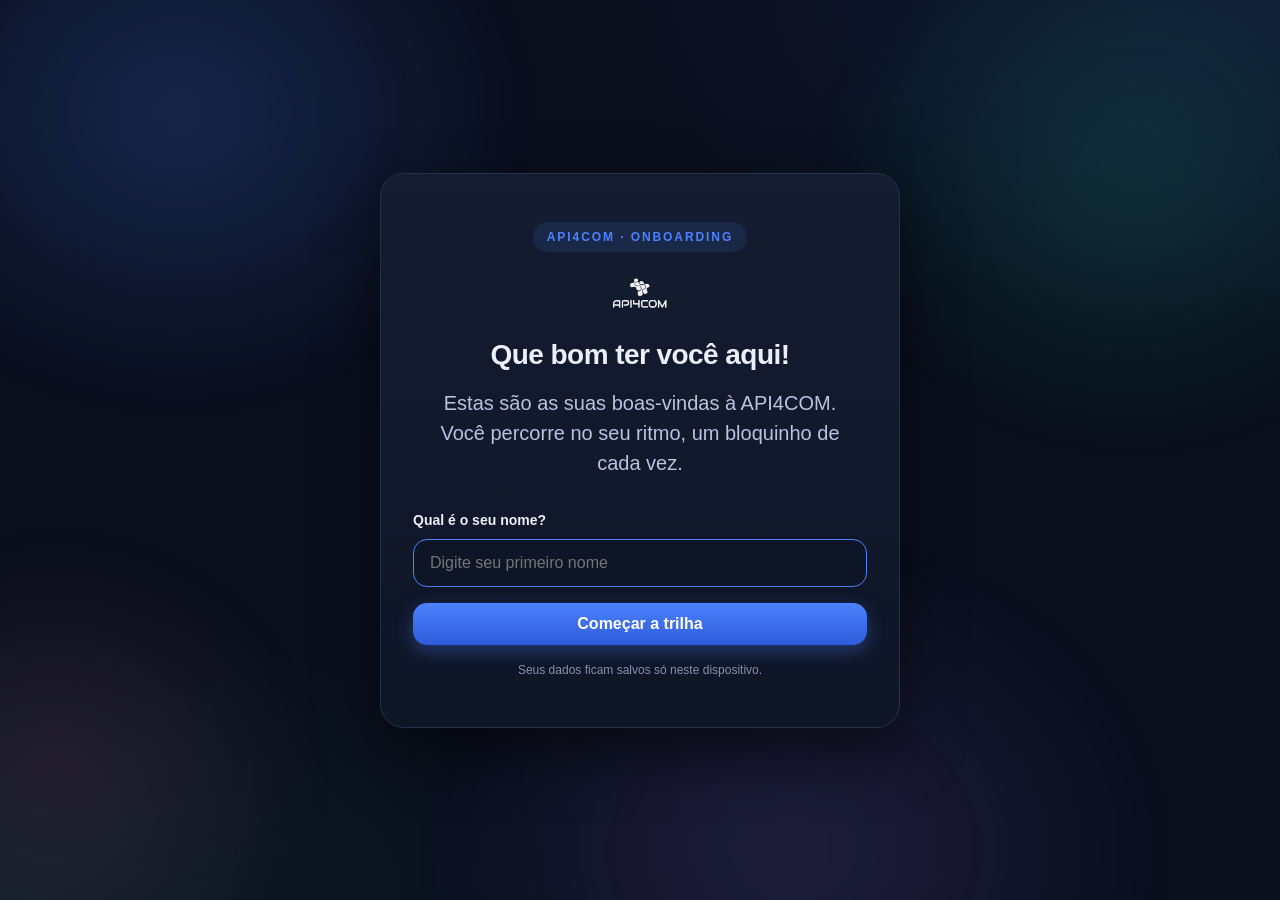
==== index.html @ f3ef6352 "Add files via upload Atualiza onboarding" ====
<!doctype html>
<html lang="pt-BR"><head>
<meta charset="utf-8">
<meta name="viewport" content="width=device-width, initial-scale=1, viewport-fit=cover">
<meta name="color-scheme" content="dark">
<title>Onboarding · API4COM</title>

<!-- SEED: preenchido pelo botão "Finalizar" (conteúdo embutido para todos). -->
<script id="seed" type="application/json">{"logo":"[data-uri]","n1":{"intro":"Esta trilha vai te acompanhar durante a semana, no seu ritmo, um bloquinho de cada vez.","highlights":[{"ic":"sales","t":"Copiloto de vendas","d":"integra as ligações ao CRM pra times comerciais venderem melhor."},{"ic":"pin","t":"Fundada em 2019","d":"em Florianópolis, por Ricardo Diniz."},{"ic":"users","t":"+2.500 clientes ativos","d":"empresas que vendem melhor com a gente."},{"ic":"heart","t":"Qualidade no atendimento","d":"prezamos pelo atendimento e pelo suporte."}],"metrics":[{"v":"31","l":"pessoas no time"},{"v":"2019","pre":"desde","l":"no mercado"},{"v":"+2.500","l":"clientes ativos"}],"cultura":["Robustez","Autenticidade","Qualidade de vida","Confiança nas pessoas","Pensar de verdade"],"organograma":{"ceo":{"nome":"André Denófrio","cargo":"CEO","foto":""},"times":[{"time":"Diretoria","liderados":[{"nome":"Michel Pasta","cargo":"Diretor Geral","foto":""},{"nome":"Ricardo Diniz","cargo":"Diretor Geral · CMO e Lab","foto":""}]},{"time":"Comercial","lider":{"nome":"Joy Budal","cargo":"Gerente de Vendas","foto":""},"liderados":[{"nome":"Letícia Valentim","cargo":"Supervisora de Outbound","foto":""},{"nome":"Janaina Leite","cargo":"Analista de Vendas","foto":""},{"nome":"Thais Almeida","cargo":"Analista de Vendas","foto":""},{"nome":"Julio Souza","cargo":"Analista de Vendas","foto":""}]},{"time":"Sucesso do Cliente","lider":{"nome":"Eduardo Bergmann","cargo":"Supervisor de Sucesso do Cliente","foto":""},"liderados":[{"nome":"Léo Hasckel","cargo":"Analista de Sucesso do Cliente","foto":""},{"nome":"Jaine Leite","cargo":"Analista de Sucesso do Cliente","foto":""}]},{"time":"Suporte Técnico e Infra","lider":{"nome":"André Dias","cargo":"Gerente de Suporte","foto":""},"liderados":[{"nome":"Paulo Silva","cargo":"Analista de Infra-telecom","foto":""},{"nome":"Renato Ribeiro","cargo":"Analista de Suporte Técnico","foto":""},{"nome":"Derian Rosa","cargo":"Analista de Infra-telecom Pleno","foto":""},{"nome":"Vitória Chaves","cargo":"Analista de Suporte Técnico","foto":""},{"nome":"Nathan Macedo","cargo":"Analista de Suporte Técnico","foto":""},{"nome":"Jadna Caetano","cargo":"Analista de Suporte Técnico","foto":""}]},{"time":"Produto","lider":{"nome":"Beatriz Vicente","cargo":"Gerente de Produto","foto":""},"liderados":[{"nome":"Júlio Garcia","cargo":"Produto","foto":""}]},{"time":"Desenvolvimento","lider":{"nome":"Rodrigo Javornik","cargo":"Techlead","foto":""},"liderados":[{"nome":"Victor Araujo","cargo":"Analista de Desenvolvimento","foto":""},{"nome":"Leonardo Caon","cargo":"Desenvolvedor","foto":""},{"nome":"Matheus Macedo","cargo":"Analista de Desenvolvimento","foto":""}]},{"time":"Marketing","lider":{"nome":"Ricardo Fadel","cargo":"Head de Marketing","foto":""},"liderados":[{"nome":"Vitor Pereira","cargo":"Gerente de Parcerias","foto":""},{"nome":"David Luciano","cargo":"Gerente de Parcerias","foto":""},{"nome":"Kessi Mendes","cargo":"Analista de Marketing Generalista","foto":""}]},{"time":"Administrativo e Financeiro","lider":{"nome":"Cintia Lopes","cargo":"CFO","foto":""},"liderados":[{"nome":"Liliane Carvalho","cargo":"Analista Financeiro","foto":""}]},{"time":"Recursos Humanos","lider":{"nome":"Graziela Pereira","cargo":"Gerente de RH","foto":""},"liderados":[]}]}},"n2":{"historia":"","filosofiaIntro":"Pra se dar bem aqui, você precisa compreender a nossa filosofia de trabalho. Ela não se baseia em regras corporativas ou manuais complexos, mas em comportamentos práticos que moldam o nosso dia a dia — estes seis:","filosofia":[{"t":"Rejeite a média","lead":"Não dá pra construir uma empresa acima da média fazendo tudo de forma mediana.","b":["Diante de qualquer tarefa, pergunte: “como o melhor do mundo resolveria isso?”.","Não é inventar moda nem complicar, é dominar o básico e executar com excelência."]},{"t":"Vista o “Chapéu de Júnior”","lead":"Sem humildade não há curiosidade — e sem curiosidade não existe tecnologia.","b":["Tenha a coragem de levantar a mão e dizer: “não entendi nada, pode explicar de novo?”.","Quem assume a postura de júnior, com vontade real de aprender, cresce mais rápido do que quem finge senioridade."]},{"t":"Debata com lógica e evidências","lead":"“O líder falou” ou “o CEO definiu” não encerram discussão. Aqui a gente debate a raiz do problema.","b":["Vale como evidência: dados, lógica matemática e intuição na proporção certa.","Não vale: “sempre foi assim” ou “todo mundo no mercado faz”. Seguir a maioria é abraçar a média."]},{"t":"Decida rápido com 70% de informação","lead":"Esperar 100% de certeza é lento demais pro mercado. A gente decide com cerca de 70%.","b":["Regra de ouro é a reversibilidade: decisão fácil de voltar atrás → decida rápido, execute e aprenda.","Guarde a cautela e os debates profundos só para as poucas decisões realmente irreversíveis."]},{"t":"Respeite o ritmo de “Picos e Vales”","lead":"Intensidade não é trabalhar o tempo todo. A produtividade real funciona em ondas.","b":["Picos de alta entrega mental se alternam com vales de descanso e ócio criativo — é assim que se evita o esgotamento.","Flexibilidade pra parar, descansar e estar com a família é uma premissa inegociável."]},{"t":"Use o poder de perguntar","lead":"O controle de uma conversa, alinhamento ou negociação está com quem pergunta — não com quem afirma.","b":["Perguntas inteligentes demonstram humildade e curiosidade prática.","É o jeito mais rápido de desarmar discussões desnecessárias e achar soluções simples pra problemas complexos."]}],"videos":[{"titulo":"Feedbacks como catalisadores de crescimento (Bruno Soares)","yt":"https://www.youtube.com/watch?v=O6WZus34hxs&t","tipo":"video"},{"titulo":"Emoções no trabalho","yt":"https://www.youtube.com/watch?v=sSOBk0v0viM&t=253s","tipo":"video"},{"titulo":"Porquê e como devemos confiar nas pessoas?","yt":"https://brunolemos.github.io/trust/","tipo":"link","url":"https://brunolemos.github.io/trust/","ic":"game","cta":"Abrir o jogo"},{"titulo":"O efeito Pigmalião","yt":"https://www.youtube.com/watch?v=4aN5TbGW5JA","tipo":"video"},{"titulo":"Especialista ou generalista?","yt":"https://www.youtube.com/watch?v=wCPbPMRNnvk","tipo":"video"},{"titulo":"O esforço desconfortável de pensar","yt":"https://www.youtube.com/watch?v=UBVV8pch1dM","tipo":"video"},{"titulo":"Como criar uma verdadeira máquina de crescimento","yt":"https://www.youtube.com/watch?v=tL65dMXG7-M","tipo":"video"}],"evento":{"titulo":"Gravações dos nossos eventos de cultura","yt":"","url":"https://drive.google.com/drive/folders/18xyUZ-PeaMNhG6INnkkSwrjJ5T_KnaSS?usp=drive_link","tipo":"link","ic":"folder","cta":"Abrir pasta no Drive"}},"n3":{"beneficios":[{"icon":"cross","cor":"var(--c2)","titulo":"Saúde e bem-estar","desc":"Cuidamos de você por inteiro.","itens":["Plano de Saúde Bradesco (nacional): a empresa custeia 75% do valor para você.","Plano odontológico: disponível após 3 meses de empresa.",{"titulo":"Wellhub (em parceria com a Caju)","subs":[{"t":"Saúde física","d":"Gympass — você paga o plano."},{"t":"Saúde mental","d":"Conexa — 2 consultas sem custo por mês."},{"t":"Saúde nutricional","d":"Conexa — 2 consultas sem custo por mês."}]}]},{"icon":"card","cor":"var(--c1)","titulo":"Caju (VR e home office)","desc":"A gente usa a Caju pra facilitar a sua vida!","itens":["VR: R$ 31,00 por dia útil.","Auxílio HO: R$ 230,00 fixos por mês na categoria de home office."]},{"icon":"cake","cor":"var(--c5)","titulo":"Celebração","desc":"Porque o seu dia merece uma pausa.","itens":["Day off de aniversário."]}],"beneficiosLink":"https://api4com-time.atlassian.net/wiki/x/AYCGD","equipLink":"https://api4com-time.atlassian.net/wiki/x/AQBqE","voucherText":"Para garantir que você comece com tudo, a API4COM disponibiliza um voucher de R$ 1.600,00 para a montagem do seu setup.","equip":[{"nome":"Cadeira de escritório","preco":"R$720,00","link":"https://www.flexform.com.br/cadeiras/cadeiras-de-escritorio/cadeira-dot-all-black?utm_id=22520959654&gclsrc=aw.ds&gad_source=1&gad_campaignid=22510935789&gbraid=0AAAAADN2zX-rwhZ66g3A9ftOvW7E5RMuj&gclid=CjwKCAiAqprNBhB6EiwAMe3yhoYIjpUkYmctgTK7qFSeW2NLekCMV-PntccIqDvrlnEiZ2-cZvgzBxoCckQQAvD_BwE"},{"nome":"Headset com fio USB Logitech H390 Preto","preco":"R$170,00","link":"https://www.mercadolivre.com.br/headset-gamer-logitech-h390-usb-com-microfone-flexivel-preto/p/MLB33152161?pdp_filters=item_id%3AMLB7118937264&from=gshop&matt_tool=96040271&matt_word=&matt_source=google&matt_campaign_id=22090193909&matt_ad_group_id=197094160251&matt_match_type=&matt_network=g&matt_device=c&matt_creative=792355616079&matt_keyword=&matt_ad_position=&matt_ad_type=pla&matt_merchant_id=735128188&matt_product_id=MLB33152161-product&matt_product_partition_id=2455356079415&matt_target_id=pla-2455356079415&cq_src=google_ads&cq_cmp=22090193909&cq_net=g&cq_plt=gp&cq_med=pla&gad_source=1&gad_campaignid=22090193909&gbraid=0AAAAAD93qcC5-g1HbZoYVMWF7xi4uUa4V&gclid=Cj0KCQjwsMLSBhD9ARIsAIpUTDpAS3GZ6wft40-QDWtq1yYRMzpQ0B7B3FLJ4iIPWbZU3Vbf0dqhuAwaAvIuEALw_wcB"},{"nome":"Kit teclado e mouse","preco":"R$135,00","link":"https://www.amazon.com.br/Teclado-Nanoreceptor-Inclusas-Logitech-Teclados/dp/B07643MPGS/ref=asc_df_B07643MPGS?mcid=0fc31ad329d63f15b79cf3a84bff1f06&tag=googleshopp00-20&linkCode=df0&hvadid=709884378379&hvpos=&hvnetw=g&hvrand=17243456548081143089&hvpone=&hvptwo=&hvqmt=&hvdev=c&hvdvcmdl=&hvlocint=&hvlocphy=9102246&hvtargid=pla-811347645793&psc=1&language=pt_BR&gad_source=1"},{"nome":"Segunda tela","preco":"R$547,00","link":"https://www.amazon.com.br/Monitor-Gamer-LG-24MS500-100Hz/dp/B0DF2WSGF6/ref=asc_df_B0DF2WSGF6?mcid=c8cc3c928758340fb4df07419708c5a7&tag=googleshopp00-20&linkCode=df0&hvadid=709884378187&hvpos=&hvnetw=g&hvrand=13686817581852110230&hvpone=&hvptwo=&hvqmt=&hvdev=c&hvdvcmdl=&hvlocint=&hvlocphy=9102246&hvtargid=pla-2375990397741&psc=1&language=pt_BR&gad_source=1"},{"nome":"Suporte de notebook","preco":"R$30","link":"https://www.kalunga.com.br/prod/suporte-paranotebook-plastico-regulavel-preto-reliza-cx-1-un/665969?cq_src=google_ads&cq_cmp=17132301496&cq_con=&cq_term=&cq_med=pla&cq_plac=&cq_net=x&cq_pos=&cq_plt=gp&pcID=3910&gad_source=1&gad_campaignid=17132401165&gbraid=0AAAAADj1B65USj1FwQQ3FRRGakRTZPv5p&gclid=Cj0KCQiAk6rNBhCxARIsAN5mQLut3aFzg1U9flGgFFEO-KpEpl0-B8X2Nz6w0Rklfna5CR7g46JLZ9gaAlBEEALw_wcB"}]},"nfunc":{"comunicacaoTitle":"Como nos comunicamos","ritmosTitle":"Nossos rituais","treinamentoLabel":"Treinamento","linksTitle":"Conteúdos importantes sobre nosso produto e como as coisas funcionam","chat":"Google Chat","reunioes":[{"t":"Reunião de alinhamento semanal ","d":"Toda a empresa junta pra falar sobre os OKRs, resultados e comunicados gerais. "},{"t":"1:1 com a sua liderança","d":"Uma conversa recorrente, geralmente mensal, pra acompanhar o seu desenvolvimento e o que você precisa."},{"t":"Rituais do seu time","d":"Cada time tem suas cerimônias — a sua liderança vai te apresentar as do dia a dia."}],"treinamento":{"titulo":"Alinhamento Cultural - Presencial ","desc":"Hoje nós temos um evento de alinhamento cultural que fazemos em cada trimestre para falar sobre cultura, fazer o fechamento dos OKRs antigos e abertura dos novos OKRs. \nJunto disso fazemos um Happyhour para aproveitarmos mais esse tempo juntos!  \n","cta":"Veja nossas fotos e vídeos do evento","url":"https://drive.google.com/drive/folders/18xyUZ-PeaMNhG6INnkkSwrjJ5T_KnaSS?usp=sharing"},"links":[{"label":"Central de ajuda","url":"https://ajuda.sacflow.io/api4com/articles/201-como-extrair-o-maximo-da-api4com"},{"label":"Playbook do comercial","url":"https://playbookvendas.lovable.app/"}]},"n4":[{"texto":"Confirmar recebimento do e-mail de boas vindas do CAJU","resp":"RH","grupo":"acessos","links":[{"label":"Chat do RH","url":""},{"label":"","url":""}]},{"texto":"Confirmar recebimento do voucher de equipamentos no CAJU ","resp":"RH","grupo":"acessos","links":[{"label":"","url":""},{"label":"","url":""}]},{"texto":"Criar conta no Itaú pra o salário e avisar o RH","resp":"Você","grupo":"acessos","links":[{"label":"Abrir Itaú","url":"https://api4com-time.atlassian.net/wiki/x/AYAsC"},{"label":"","url":""}]},{"texto":"Faça seu login na Feedz para poder acompanhar nossos OKRs e pesquisas - Você receberá por e-mail","resp":"Você","grupo":"ferramentas","links":[{"label":"","url":""},{"label":"","url":""}]},{"texto":"Atualize o seu LinkedIn com o nosso playbook de apoio ","resp":"Você","grupo":"ferramentas","links":[{"label":"Orientações","url":"https://my-web-drop.lovable.app/api/public/s/playbook-linkedin-api4com-ce8mu"},{"label":"","url":""}]},{"texto":"Conheça os conteúdos do RH para os funcionários ","resp":"Você","grupo":"acessos","links":[{"label":"","url":"https://api4com-time.atlassian.net/wiki/x/AYAHEQ"},{"label":"","url":""}]},{"texto":"Aprenda a usar a agenda do google ","resp":"Você","grupo":"ferramentas","links":[{"label":"Orientações","url":"https://drive.google.com/file/d/1-VJ782BgZHUa8uRVz_UfXjm9VpkHFpPT/view?usp=drive_link"},{"label":"","url":""}]}],"n5":{"texto":""},"labels":{"n1_quemsomos":"QUEM SOMOS","n1_numeros":"EM NÚMEROS","n1_cultura":"NOSSA CULTURA","n1_time":"O TIME","n1_organograma":"Nosso organograma","n1_organograma_sub":"Para você conhecer melhor os times!","n2_historia":"NOSSA HISTÓRIA","n2_filosofia":"NOSSA FILOSOFIA","n2_filosofia_h":"Como a gente trabalha por aqui","n2_assista":"ASSISTA","n2_assista_h":"Conteúdos que refletem a nossa cultura","n3_beneficios":"SEUS BENEFÍCIOS","n3_beneficios_h":"O que a API4COM oferece pra você","n3_equip":"EQUIPAMENTOS","n3_equip_h":"Monte o seu setup","n3_equip_sug":"Equipamentos sugeridos","n3_ergo":"ERGONOMIA NO HOME OFFICE","n4_progresso":"Seu progresso","n4_g_acessos":"Acessos & documentos","n4_g_ferramentas":"Ferramentas do dia a dia"}}</script>

<style>
/* ============================================================
   DESIGN SYSTEM — API4COM · Onboarding
   Ajuste as variáveis de marca aqui.
   ============================================================ */
:root{
  /* -- Marca + cor por tipo de bloco -- */
  --brand:      #4C82FF;   /* azul API4COM */
  --brand-2:    #2E5BD9;
  --c1:         #4C82FF;   /* nó 1 · RH        (azul)   */
  --c2:         #22C9A3;   /* nó 2 · cultura   (teal)   */
  --c3:         #F5A524;   /* nó 3 · benefícios(âmbar)  */
  --c4:         #A579FF;   /* nó 4 · configurar(violeta)*/
  --c5:         #FF6FA5;   /* nó 5 · time      (rosa)   */

  /* -- Neutros (tema escuro) -- */
  --bg:         #0A0F1D;
  --bg-2:       #0E1526;
  --surface:    #141C30;
  --surface-2:  #1A2338;
  --line:       #263149;
  --ink:        #EAF0FB;
  --ink-2:      #B8C4DD;
  --ink-3:      #8593B0;

  /* -- Escala de espaçamento -- */
  --s1:4px; --s2:8px; --s3:12px; --s4:16px; --s6:24px; --s8:32px; --s12:48px;

  /* -- Tipografia (12/14/16/20/28/40) -- */
  --t-xs:12px; --t-sm:14px; --t-md:16px; --t-lg:20px; --t-xl:28px; --t-2xl:40px;

  /* -- Raios + sombras -- */
  --r-sm:10px; --r:14px; --r-lg:18px; --r-xl:24px;
  --sh-sm:0 2px 8px rgba(0,0,0,.35);
  --sh:0 10px 30px rgba(0,0,0,.45);
  --sh-lg:0 24px 60px rgba(0,0,0,.55);
}

*{box-sizing:border-box;-webkit-tap-highlight-color:transparent}
html,body{margin:0;padding:0;height:100%}
body{
  font-family:-apple-system,BlinkMacSystemFont,"Segoe UI",Roboto,Helvetica,Arial,sans-serif;
  background:
    radial-gradient(90% 60% at 100% 0%, rgba(76,130,255,.10), transparent 60%),
    radial-gradient(80% 60% at 0% 100%, rgba(34,201,163,.08), transparent 55%),
    var(--bg);
  color:var(--ink);line-height:1.5;font-size:var(--t-md);
  -webkit-font-smoothing:antialiased;overflow-x:hidden;
}
button{font-family:inherit;cursor:pointer;border:none;background:none;color:inherit}
a{color:var(--brand);text-decoration:none}
img{max-width:100%;display:block}
h1,h2,h3,h4,p{margin:0}

/* ---------- Botões on-brand (discretos) ---------- */
.btn{
  display:inline-flex;align-items:center;justify-content:center;gap:var(--s2);
  font-weight:650;font-size:var(--t-sm);padding:10px 18px;border-radius:var(--r);
  background:var(--surface-2);color:var(--ink);box-shadow:inset 0 0 0 1px var(--line);
  transition:transform .08s, background .15s, box-shadow .15s;white-space:nowrap;
}
.btn .ic-svg{width:16px;height:16px;flex:none}
.btn:hover{background:#1F2A44}
.btn:active{transform:translateY(1px)}
.btn-primary{
  background:linear-gradient(180deg,var(--brand),var(--brand-2));color:#fff;
  box-shadow:0 6px 18px rgba(76,130,255,.35);
}
.btn-primary:hover{filter:brightness(1.05)}
/* botão "Concluí" — verde e mais aparente */
.btn-done{
  background:linear-gradient(180deg,#2FD6A6,#16A981);color:#04231b;font-weight:800;
  font-size:var(--t-md);padding:13px 28px;border-radius:var(--r);
  box-shadow:0 8px 22px rgba(34,201,163,.5);
}
.btn-done:hover{filter:brightness(1.06)}
.btn-done .ic-svg{width:18px;height:18px;stroke-width:3}
.btn-lg{font-size:var(--t-md);padding:12px 22px}
.btn-icon{width:40px;height:40px;padding:0;border-radius:12px}
.tlink-edit{display:flex;gap:8px;margin-bottom:8px}
.tlink-edit input:first-child{flex:0 0 36%}
.tlink-edit input:last-child{flex:1}
@media(max-width:560px){ .tlink-edit{flex-direction:column} }

.screen{display:none;min-height:100dvh}
.screen.active{display:block}

/* ============================================================
   CAPA
   ============================================================ */
#cover{display:none;place-items:center;min-height:100dvh;padding:var(--s6)}
#cover.active{display:grid}
.cover-card{
  width:100%;max-width:520px;text-align:center;
  background:linear-gradient(180deg,var(--surface),var(--bg-2));
  border:1px solid var(--line);border-radius:var(--r-xl);
  padding:var(--s12) var(--s8);box-shadow:var(--sh-lg);
}
.cover-badge{
  display:inline-block;font-weight:750;letter-spacing:.16em;font-size:var(--t-xs);
  color:var(--brand);background:rgba(76,130,255,.12);padding:6px 14px;border-radius:999px;margin-bottom:var(--s6);
}
.cover-logo{height:34px;width:auto;margin:0 auto var(--s6);opacity:.95}
#cover h1{font-size:var(--t-xl);letter-spacing:-.02em;margin-bottom:var(--s3)}
#cover .lead{color:var(--ink-2);margin:0 auto var(--s8);max-width:36ch}
.field{text-align:left;margin-bottom:var(--s4)}
.field label{display:block;font-weight:650;font-size:var(--t-sm);margin-bottom:var(--s2)}
.field input{
  width:100%;font-size:var(--t-md);padding:14px 16px;border-radius:var(--r);
  border:1px solid var(--line);background:var(--bg-2);color:var(--ink);outline:none;transition:border-color .15s;
}
.field input:focus{border-color:var(--brand)}
.cover-foot{margin-top:var(--s4);font-size:var(--t-xs);color:var(--ink-3)}

/* ============================================================
   TRILHA (desktop-first, cabe numa viewport)
   ============================================================ */
#trail.active{display:flex;flex-direction:column;height:100dvh;overflow:hidden}

.topbar{display:flex;align-items:center;gap:var(--s4);padding:var(--s4) var(--s8);border-bottom:1px solid var(--line);background:rgba(10,15,29,.6);backdrop-filter:blur(8px)}
.topbar .greet{flex:1;min-width:0}
.topbar .hi{font-size:var(--t-sm);color:var(--ink-2)}
.topbar .h1{font-size:var(--t-lg);font-weight:750;letter-spacing:-.01em}
.topbar .greet-sub{font-size:var(--t-sm);color:var(--ink-3);margin-top:3px;max-width:78ch;display:-webkit-box;-webkit-line-clamp:2;-webkit-box-orient:vertical;overflow:hidden}
@media(max-width:860px){ .topbar .greet-sub{display:none} }
.topbar .tools{display:flex;align-items:center;gap:var(--s3)}

/* anel de progresso (5 segmentos) */
.ring{position:relative;width:64px;height:64px;flex:none}
.ring svg{transform:rotate(-90deg)}
.ring .ring-label{position:absolute;inset:0;display:grid;place-items:center;font-weight:800;font-size:var(--t-sm);color:var(--ink)}
.ring .ring-label small{font-weight:600;color:var(--ink-3)}

.iconbtn{width:40px;height:40px;border-radius:12px;background:var(--surface);box-shadow:inset 0 0 0 1px var(--line);display:grid;place-items:center;color:var(--ink-2);transition:.15s}
.iconbtn:hover{color:var(--ink);background:var(--surface-2)}
.iconbtn.on{background:var(--brand);color:#fff;box-shadow:none}
.iconbtn .ic-svg{width:19px;height:19px}

/* barra de edição */
.editbar{display:none;align-items:center;gap:var(--s3);flex-wrap:wrap;padding:var(--s3) var(--s8);background:#0c1a3a;border-bottom:1px solid #16305f;color:#cfe0ff}
body.edit .editbar{display:flex}
.editbar .eb-msg{flex:1;min-width:200px;font-size:var(--t-sm)}
.editbar .eb-msg b{color:#fff}

/* palco da trilha */
.stage{position:relative;flex:1;min-height:0;margin:0 auto;width:100%;max-width:1180px;padding:0 var(--s8)}
#track{position:absolute;inset:0;width:100%;height:100%;pointer-events:none;z-index:0}

.node-pos{position:absolute;transform:translate(-50%,-50%);z-index:1;display:grid;place-items:center}
.node{
  position:relative;width:78px;height:78px;border-radius:50%;flex:none;
  display:grid;place-items:center;color:#fff;
  background:radial-gradient(120% 120% at 30% 20%, color-mix(in srgb, var(--nc) 88%, #fff 12%), var(--nc));
  box-shadow:0 8px 0 color-mix(in srgb, var(--nc) 55%, #000 45%), 0 14px 26px rgba(0,0,0,.5), inset 0 1px 0 rgba(255,255,255,.25);
  border:3px solid rgba(255,255,255,.10);transition:transform .14s, box-shadow .14s;
}
.node:hover{transform:translateY(-3px)}
.node:active{transform:translateY(2px)}
.node .ic-svg{width:34px;height:34px;stroke-width:1.8}
.node .badge{position:absolute;right:-6px;bottom:-6px;width:26px;height:26px;border-radius:50%;display:none;place-items:center;background:var(--c2);color:#04231b;border:3px solid var(--bg);box-shadow:var(--sh-sm)}
.node .badge .ic-svg{width:14px;height:14px;stroke-width:2.6}

/* estados */
.node-pos.done .node{filter:saturate(.85)}
.node-pos.done .node .badge{display:grid}
.node-pos.current .node{animation:glow 2.2s ease-in-out infinite}
@keyframes glow{
  0%,100%{box-shadow:0 8px 0 color-mix(in srgb,var(--nc) 55%,#000 45%),0 14px 26px rgba(0,0,0,.5), 0 0 0 0 color-mix(in srgb,var(--nc) 60%, transparent)}
  50%{box-shadow:0 8px 0 color-mix(in srgb,var(--nc) 55%,#000 45%),0 14px 30px rgba(0,0,0,.5), 0 0 0 10px color-mix(in srgb,var(--nc) 22%, transparent)}
}

/* cartão de rótulo */
.node-card{
  position:absolute;left:50%;transform:translateX(-50%);width:230px;max-width:44vw;
  background:var(--surface);border:1px solid var(--line);border-radius:var(--r-lg);
  padding:var(--s4);box-shadow:var(--sh);text-align:left;transition:transform .14s, border-color .15s;
}
.node-pos:hover .node-card{transform:translateX(-50%) translateY(-2px);border-color:color-mix(in srgb,var(--nc) 55%, var(--line))}
.node-pos.card-above .node-card{bottom:calc(50% + 52px)}
.node-pos.card-below .node-card{top:calc(50% + 52px)}
.node-pos.card-right .node-card{left:calc(50% + 58px);top:50%;transform:translateY(-50%)}
.node-pos.card-left  .node-card{left:auto;right:calc(50% + 58px);top:50%;transform:translateY(-50%)}
.nc-kicker{display:flex;align-items:center;gap:6px;font-size:var(--t-xs);font-weight:750;letter-spacing:.04em;color:var(--nc,#fff);margin-bottom:6px}
.nc-dot{width:8px;height:8px;border-radius:50%;background:var(--nc)}
.nc-title{font-size:var(--t-lg);font-weight:800;letter-spacing:-.01em;line-height:1.2;color:var(--nc)}
.nc-desc{font-size:var(--t-sm);color:var(--ink-2);margin-top:3px;line-height:1.4}
.nc-chip{display:inline-flex;align-items:center;gap:5px;margin-top:var(--s3);font-size:var(--t-xs);font-weight:700;color:var(--ink-2);background:var(--surface-2);border:1px solid var(--line);padding:5px 10px;border-radius:999px}
.node-pos.done .nc-chip{color:var(--c2)}

.trail-foot{display:flex;align-items:center;justify-content:space-between;gap:var(--s4);padding:var(--s3) var(--s8);border-top:1px solid var(--line);color:var(--ink-3);font-size:var(--t-xs)}
.trail-foot .muted-link{color:var(--ink-3);text-decoration:underline;background:none;font-size:var(--t-xs)}
.trail-foot .muted-link:hover{color:var(--ink-2)}

/* ============================================================
   OVERLAY / SLIDES
   ============================================================ */
.overlay{position:fixed;inset:0;z-index:60;display:none}
.overlay.open{display:block}
.overlay .backdrop{position:absolute;inset:0;background:rgba(6,10,20,.66);animation:fade .2s ease}
@keyframes fade{from{opacity:0}to{opacity:1}}
.sheet{
  position:absolute;inset:0;display:flex;flex-direction:column;background:var(--bg);
  animation:rise .26s cubic-bezier(.2,.7,.3,1);overflow:hidden;
}
@keyframes rise{from{transform:translateY(18px);opacity:.5}to{transform:translateY(0);opacity:1}}
.sheet-top{display:flex;align-items:center;gap:var(--s3);padding:var(--s4) var(--s8);border-bottom:1px solid var(--line);background:rgba(10,15,29,.7);backdrop-filter:blur(8px)}
.sheet-top .st-ic{width:38px;height:38px;border-radius:11px;display:grid;place-items:center;color:#fff;background:var(--nc,var(--brand))}
.sheet-top .st-ic .ic-svg{width:20px;height:20px}
.sheet-top .st-title{flex:1;min-width:0;font-weight:750;font-size:var(--t-lg);letter-spacing:-.01em;overflow:hidden;text-overflow:ellipsis;white-space:nowrap}
.sheet-body{flex:1;overflow-y:auto;padding:var(--s8);-webkit-overflow-scrolling:touch}
.sheet-inner{max-width:1080px;margin:0 auto}
.sheet-foot{display:flex;align-items:center;justify-content:space-between;gap:var(--s4);padding:var(--s4) var(--s8);border-top:1px solid var(--line);background:var(--bg-2)}
.sheet-foot .foot-note{font-size:var(--t-sm);color:var(--ink-3)}

/* grid utilitário */
.grid-2{display:grid;grid-template-columns:1fr 1fr;gap:var(--s6)}
.grid-3{display:grid;grid-template-columns:repeat(3,1fr);gap:var(--s4)}
@media(max-width:820px){ .grid-2{grid-template-columns:1fr} .grid-3{grid-template-columns:1fr 1fr} }

.card{background:var(--surface);border:1px solid var(--line);border-radius:var(--r-lg);padding:var(--s6);box-shadow:var(--sh-sm)}
.card h4{font-size:var(--t-md);margin-bottom:var(--s3)}
.eyebrow{font-size:var(--t-xs);font-weight:750;letter-spacing:.16em;color:var(--nc,var(--brand))}
.section-title{font-size:var(--t-lg);font-weight:750;margin:0 0 var(--s4)}
.muted{color:var(--ink-2)}
.lead{font-size:var(--t-lg);line-height:1.5}
.stack>*+*{margin-top:var(--s4)}
.hint{font-size:var(--t-sm);color:var(--ink-3);font-style:italic}

/* nó 1 · quem somos */
.who-hero{display:flex;align-items:center;justify-content:space-between;gap:var(--s6);flex-wrap:wrap;margin-bottom:var(--s6)}
.who-logo{height:40px;width:auto;opacity:.95}
.hl-list{display:grid;gap:var(--s3)}
.hl{display:flex;gap:var(--s3);align-items:flex-start;background:var(--surface);border:1px solid var(--line);border-radius:var(--r);padding:var(--s4)}
.hl .hl-ic{flex:none;width:34px;height:34px;border-radius:10px;display:grid;place-items:center;background:rgba(76,130,255,.14);color:var(--c1)}
.hl .hl-ic .ic-svg{width:18px;height:18px}
.hl b{display:block;font-size:var(--t-md)}
.hl span{font-size:var(--t-sm);color:var(--ink-2)}
.metrics{display:grid;grid-template-columns:repeat(3,1fr);gap:var(--s4)}
.metric{background:linear-gradient(180deg,var(--surface),var(--bg-2));border:1px solid var(--line);border-radius:var(--r-lg);padding:var(--s4) var(--s3);text-align:center;display:grid;grid-template-rows:16px auto 20px;align-content:center;justify-items:center;gap:6px;min-height:118px}
.metric .mpre{grid-row:1;font-size:var(--t-xs);font-weight:750;letter-spacing:.1em;text-transform:uppercase;color:var(--ink-3);line-height:16px}
.metric .mv{grid-row:2;font-size:var(--t-xl);font-weight:800;color:#fff;letter-spacing:-.02em;line-height:1}
.metric .ml{grid-row:3;font-size:var(--t-sm);color:var(--ink-2);line-height:1.2}
.chips{display:flex;flex-wrap:wrap;gap:var(--s2)}
.chip{font-size:var(--t-sm);font-weight:650;color:#EAF2FF;padding:8px 14px;border-radius:999px;background:rgba(34,201,163,.12);border:1px solid rgba(34,201,163,.32)}

/* vídeos (facade) */
.videos-grid{display:grid;grid-template-columns:repeat(3,1fr);gap:var(--s8) var(--s4)}
@media(max-width:900px){ .videos-grid{grid-template-columns:repeat(2,1fr)} }
@media(max-width:560px){ .videos-grid{grid-template-columns:1fr} }
.vcard{display:flex;flex-direction:column;gap:var(--s2)}
.vthumb{position:relative;aspect-ratio:16/9;border-radius:var(--r);overflow:hidden;background:#0b1220 center/cover no-repeat;cursor:pointer;border:1px solid var(--line);box-shadow:var(--sh-sm)}
.vthumb::after{content:"";position:absolute;inset:0;background:linear-gradient(180deg,transparent 40%,rgba(0,0,0,.45));transition:.15s}
.vthumb:hover::after{background:linear-gradient(180deg,transparent 30%,rgba(0,0,0,.35))}
.vthumb .vplay{position:absolute;inset:0;margin:auto;width:56px;height:56px;border-radius:50%;background:rgba(20,28,48,.82);color:#fff;display:grid;place-items:center;z-index:1;box-shadow:var(--sh);transition:transform .14s,background .14s}
.vthumb:hover .vplay{transform:scale(1.06);background:var(--brand)}
.vthumb .vplay .ic-svg{width:22px;height:22px;margin-left:2px}
.vthumb iframe{position:absolute;inset:0;width:100%;height:100%;border:0}
.vempty{position:relative;aspect-ratio:16/9;border-radius:var(--r);border:1px dashed var(--line);background:var(--bg-2);display:grid;place-items:center;text-align:center;color:var(--ink-3);font-size:var(--t-sm);padding:var(--s4)}
.vlink{position:relative;aspect-ratio:16/9;border-radius:var(--r);border:1px solid rgba(34,201,163,.35);background:linear-gradient(160deg,rgba(34,201,163,.12),var(--bg-2));display:flex;flex-direction:column;align-items:center;justify-content:center;gap:8px;text-align:center;transition:transform .14s,border-color .15s}
.vlink:hover{transform:translateY(-2px);border-color:var(--c2)}
.vlink .vlink-ic{width:52px;height:52px;border-radius:14px;display:grid;place-items:center;background:var(--c2);color:#04231b;box-shadow:var(--sh-sm)}
.vlink .vlink-ic .ic-svg{width:26px;height:26px;stroke-width:1.9}
.vlink .vlink-tx{font-size:var(--t-sm);font-weight:750;color:var(--c2)}
/* título no topo, altura reservada p/ alinhar as miniaturas */
.vtitle{display:flex;gap:var(--s2);align-items:flex-start;font-size:var(--t-sm);font-weight:700;line-height:1.35;min-height:2.9em}
.vstar{flex:none;color:var(--c2);margin-top:1px}.vstar .ic-svg{width:16px;height:16px}
.vsub{font-size:var(--t-xs)}
.vsub a{color:var(--ink-3);text-decoration:underline}

/* equipamentos + benefícios */
.equip{display:flex;align-items:center;gap:var(--s3);padding:var(--s3) 0;border-bottom:1px solid var(--line)}
.equip:last-child{border-bottom:none}
.equip .en{flex:1;font-weight:600;font-size:var(--t-sm)}
.equip .ep{font-weight:800;color:#fff;white-space:nowrap}
.equip .eb{font-size:var(--t-xs);font-weight:750;color:var(--c3);background:rgba(245,165,36,.14);padding:7px 12px;border-radius:10px;white-space:nowrap}
.equip .eb.off{color:var(--ink-3);background:var(--surface-2)}
/* benefícios (cards por categoria) */
.n3-sections{display:flex;flex-direction:column;gap:var(--s12)}
.more-link{display:inline-flex;align-items:center;gap:6px;font-size:var(--t-sm);font-weight:650;color:var(--ink-2);transition:color .15s}
.more-link:hover{color:var(--brand)}
.more-link .ic-svg{width:15px;height:15px}
.equip-title-row{display:flex;align-items:baseline;justify-content:space-between;gap:var(--s4);margin-bottom:var(--s3)}
.equip-title-row h4{margin:0}
.benef-grid{display:grid;grid-template-columns:repeat(3,1fr);gap:var(--s4);margin:var(--s4) 0;align-items:stretch}
@media(max-width:900px){ .benef-grid{grid-template-columns:1fr} }
.benef{position:relative;display:flex;flex-direction:column;background:linear-gradient(180deg,var(--surface),var(--bg-2));border:1px solid var(--line);border-radius:var(--r-lg);padding:var(--s6);box-shadow:var(--sh-sm);overflow:hidden}
.benef::before{content:"";position:absolute;top:0;left:0;right:0;height:3px;background:var(--bc,var(--brand))}
.benef-head{display:flex;align-items:center;gap:var(--s3);margin-bottom:var(--s3)}
.benef-ic{flex:none;width:42px;height:42px;border-radius:12px;display:grid;place-items:center;color:var(--bc,var(--brand));background:color-mix(in srgb, var(--bc, var(--brand)) 16%, transparent)}
.benef-ic .ic-svg{width:22px;height:22px}
.benef-head b{font-size:var(--t-md);font-weight:750;letter-spacing:-.01em}
.benef-desc{color:var(--ink-2);font-size:var(--t-sm);margin-bottom:var(--s3);min-height:2.6em}
.benef-list{list-style:none;margin:0;padding:0;display:grid;gap:var(--s2)}
.benef-list li{display:flex;gap:8px;align-items:flex-start;font-size:var(--t-sm);color:var(--ink);line-height:1.45}
.benef-list li .ic-svg{flex:none;width:16px;height:16px;margin-top:2px;color:var(--c2);stroke-width:2.6}
.benef-list li .bparent{flex:1;min-width:0}
.benef-list li .bparent>b{display:block;font-weight:700}
.benef-sublist{list-style:none;margin:7px 0 0;padding:0;display:grid;gap:6px}
.benef-sublist li{display:flex;gap:8px;align-items:flex-start;font-size:var(--t-xs);color:var(--ink-2);line-height:1.45}
.benef-sublist li::before{content:"";flex:none;width:5px;height:5px;border-radius:50%;background:var(--c3);opacity:.7;margin-top:6px}
.bsub-t{font-weight:700;color:var(--ink)}
.bsub-sep{color:var(--ink-3)}
.bsub-d{color:var(--ink-2)}
.benef-more{margin-top:var(--s2)}
.info-links{display:flex;gap:var(--s3);flex-wrap:wrap;margin-top:var(--s4)}
/* voucher */
.voucher-card{display:flex;gap:var(--s4);align-items:center;margin:var(--s4) 0;padding:var(--s4) var(--s6);border-radius:var(--r-lg);
  background:linear-gradient(160deg,rgba(245,165,36,.14),rgba(245,165,36,.04));border:1px solid rgba(245,165,36,.4)}
.voucher-ic{flex:none;width:52px;height:52px;border-radius:14px;display:grid;place-items:center;color:#04231b;background:linear-gradient(160deg,#FDBF4B,#F5A524);box-shadow:var(--sh-sm)}
.voucher-ic .ic-svg{width:26px;height:26px}
.voucher-tx b{display:block;font-size:var(--t-xl);color:#fff;letter-spacing:-.02em}
.voucher-tx p{color:var(--ink-2);font-size:var(--t-sm);margin-top:2px}
/* equipamentos (grid bonito) */
.equip-grid{display:grid;grid-template-columns:1fr 1fr;gap:var(--s3)}
@media(max-width:820px){ .equip-grid{grid-template-columns:1fr} }
.equip2{display:flex;align-items:center;gap:var(--s3);background:var(--surface);border:1px solid var(--line);border-radius:var(--r);padding:var(--s3) var(--s4);box-shadow:var(--sh-sm)}
.equip2 .e-info{flex:1;min-width:0;display:flex;flex-direction:column;gap:2px}
.equip2 .e-name{font-weight:650;font-size:var(--t-sm)}
.equip2 .e-price{font-weight:800;color:var(--c3);font-size:var(--t-md)}
.equip2 .e-buy{flex:none;display:inline-flex;align-items:center;gap:6px;font-size:var(--t-xs);font-weight:750;color:var(--brand);background:rgba(76,130,255,.12);box-shadow:inset 0 0 0 1px rgba(76,130,255,.4);padding:8px 12px;border-radius:10px;white-space:nowrap}
.equip2 .e-buy:hover{background:rgba(76,130,255,.2)}
.equip2 .e-buy .ic-svg{width:14px;height:14px}
.equip-edit{border:1px solid var(--line);border-radius:var(--r);padding:var(--s3);margin-bottom:var(--s3);background:var(--bg-2)}
.ee-row{display:flex;gap:8px;margin-bottom:8px}
.ee-row:last-child{margin-bottom:0}
.ee-row .edit-inp{flex:1;min-width:0}
.ee-row .ee-preco{flex:0 0 120px}
.ee-del{flex:0 0 44px;border-radius:10px;background:rgba(242,107,107,.14);color:#F58B8B;display:grid;place-items:center;box-shadow:inset 0 0 0 1px rgba(242,107,107,.3)}
.ee-del:hover{background:rgba(242,107,107,.24)}
.ee-del .ic-svg{width:16px;height:16px}
.ee-add{width:100%;margin-top:4px;border-style:dashed}
.ergo-img-wrap{background:#fff;border-radius:var(--r-lg);padding:var(--s4);margin:var(--s4) 0 var(--s6);text-align:center;box-shadow:var(--sh-sm)}
.ergo-img{width:100%;max-width:560px;height:auto;margin:0 auto;display:block}
.ergo-tips{display:grid;grid-template-columns:1fr 1fr;gap:var(--s3)}
.ergo-tip b{display:block;font-size:var(--t-sm)}
.ergo-tip span{font-size:var(--t-sm);color:var(--ink-2)}
@media(max-width:560px){ .ergo-compare{grid-template-columns:1fr} .ergo-tips{grid-template-columns:1fr} }

/* checklist nó 4 */
.tasks{display:grid;grid-template-columns:1fr 1fr;gap:var(--s4)}
@media(max-width:820px){ .tasks{grid-template-columns:1fr} }
.tasks-edit{display:grid;grid-template-columns:1fr 1fr;gap:var(--s4)}
@media(max-width:820px){ .tasks-edit{grid-template-columns:1fr} }
.task-edit{border:1px solid var(--line);border-radius:var(--r-lg);padding:var(--s4);background:var(--bg-2)}
.te-head{display:flex;gap:8px;margin-bottom:var(--s3)}
.te-head .edit-inp{flex:1}
.task{background:var(--surface);border:1px solid var(--line);border-radius:var(--r-lg);padding:var(--s4);box-shadow:var(--sh-sm);transition:border-color .15s}
.task.on{border-color:rgba(34,201,163,.5);background:rgba(34,201,163,.06)}
.task-main{display:flex;gap:var(--s3);align-items:flex-start}
.task-toggle{flex:none;width:30px;height:30px;border-radius:9px;border:2px solid var(--line);display:grid;place-items:center;color:transparent;background:var(--bg-2);transition:.15s;cursor:pointer;margin-top:1px}
.task-toggle .ic-svg{width:18px;height:18px;stroke-width:2.8}
.task.on .task-toggle{background:var(--c2);border-color:var(--c2);color:#04231b}
.task-body{flex:1;min-width:0}
.task-text{font-weight:650;font-size:var(--t-md);line-height:1.35}
.task.on .task-text{color:var(--ink-3);text-decoration:line-through}
.task-resp{display:inline-flex;align-items:center;gap:5px;font-size:var(--t-xs);color:var(--ink-3);margin-top:5px}
.task-resp .ic-svg{width:13px;height:13px}
.task-meta{display:flex;align-items:center;gap:var(--s2);flex-wrap:wrap;margin-top:var(--s2)}
.tag{font-size:var(--t-xs);font-weight:750;padding:4px 10px;border-radius:999px}
.tag.voce{background:rgba(76,130,255,.16);color:#9DB6FF}
.tag.rh{background:rgba(245,165,36,.16);color:var(--c3)}
.task-links{display:flex;flex-wrap:wrap;gap:var(--s2);margin-top:var(--s3);padding-top:var(--s3);border-top:1px dashed var(--line)}
.tlink{display:inline-flex;align-items:center;gap:6px;font-size:var(--t-xs);font-weight:700;color:var(--brand);background:rgba(76,130,255,.12);padding:7px 11px;border-radius:10px}
.tlink:hover{background:rgba(76,130,255,.2)}
.tlink .ic-svg{width:14px;height:14px}
/* barra de progresso */
.tasks-progress{margin-bottom:var(--s6)}
.tp-top{display:flex;align-items:baseline;justify-content:space-between;gap:var(--s3);margin-bottom:8px;font-size:var(--t-sm)}
.tp-top span{color:var(--ink-2)}
.tp-top b{color:var(--c4)}
.tp-bar{height:9px;border-radius:999px;background:var(--surface-2);overflow:hidden}
.tp-fill{height:100%;border-radius:999px;background:linear-gradient(90deg,var(--c4),var(--c2));transition:width .35s ease}
/* grupos de atividades */
.task-groups{display:flex;flex-direction:column;gap:var(--s8)}
.task-group .tg-head{display:flex;align-items:center;gap:var(--s3);margin-bottom:var(--s4)}
.task-group .tg-ic{flex:none;width:34px;height:34px;border-radius:10px;display:grid;place-items:center;color:var(--c4);background:rgba(165,121,255,.14)}
.task-group .tg-ic .ic-svg{width:18px;height:18px}
.task-group .tg-head h4{margin:0;font-size:var(--t-md);flex:1}
.task-group .tg-count{font-size:var(--t-xs);font-weight:800;color:var(--ink-3);background:var(--surface-2);padding:4px 10px;border-radius:999px}

/* boas-vindas card (nó 1/5) */
.welcome{display:flex;gap:var(--s4);background:var(--surface);border:1px solid var(--line);border-radius:var(--r-lg);padding:var(--s6);box-shadow:var(--sh-sm)}
.welcome .wbar{flex:none;width:5px;border-radius:999px;background:linear-gradient(180deg,var(--nc,var(--brand)),var(--c2))}
.welcome .wlead{font-size:var(--t-lg);font-weight:750;letter-spacing:-.01em}
.welcome p+p{margin-top:var(--s3)}

/* campos de edição inline */
.edit-text{outline:none;border-radius:8px;background:rgba(245,165,36,.08);box-shadow:inset 0 0 0 1.5px rgba(245,165,36,.5);padding:2px 6px;transition:.12s}
.edit-text:focus{background:var(--surface-2);box-shadow:inset 0 0 0 2px var(--brand)}
.edit-block{display:block;padding:10px 12px;white-space:pre-wrap;min-height:1.4em}
.edit-field{margin:var(--s2) 0}
.edit-field label{display:block;font-size:var(--t-xs);font-weight:750;color:var(--ink-3);margin-bottom:4px;letter-spacing:.02em}
.edit-inp{width:100%;font-size:var(--t-sm);padding:9px 12px;border-radius:10px;border:1.5px solid rgba(245,165,36,.5);background:rgba(245,165,36,.06);color:var(--ink);outline:none}
.edit-inp:focus{border-color:var(--brand);background:var(--surface-2)}
.edit-inp::placeholder{color:var(--ink-3)}
.edit-note{font-size:var(--t-xs);color:#ffd98a;background:rgba(245,165,36,.1);border:1px dashed rgba(245,165,36,.5);border-radius:10px;padding:8px 12px;margin:var(--s2) 0}

/* comemoração */
#confetti{position:fixed;inset:0;z-index:80;pointer-events:none;display:none}
#confetti.on{display:block}
.celebrate{position:fixed;inset:0;z-index:90;display:none;align-items:center;justify-content:center;padding:var(--s6);pointer-events:none}
.celebrate.on{display:flex}
.cele-card{background:var(--surface);border:1px solid var(--line);border-radius:var(--r-xl);box-shadow:var(--sh-lg);padding:var(--s8);text-align:center;max-width:360px;width:100%;pointer-events:auto;animation:pop .38s cubic-bezier(.2,.8,.3,1.2)}
@keyframes pop{0%{transform:scale(.86);opacity:0}60%{transform:scale(1.03)}100%{transform:scale(1);opacity:1}}
.cele-emoji{font-size:52px;line-height:1;margin-bottom:var(--s3)}
.cele-card h3{font-size:var(--t-xl);letter-spacing:-.01em;margin-bottom:6px}
.cele-card p{color:var(--ink-2);margin-bottom:var(--s6)}
.cele-card.big{border-color:var(--c3)}

.toast{position:fixed;left:50%;bottom:24px;transform:translateX(-50%) translateY(16px);background:var(--surface-2);color:var(--ink);border:1px solid var(--line);padding:11px 18px;border-radius:var(--r);font-weight:650;font-size:var(--t-sm);box-shadow:var(--sh);z-index:85;opacity:0;transition:.25s;pointer-events:none;display:flex;gap:8px;align-items:center;max-width:90vw}
.toast.on{opacity:1;transform:translateX(-50%) translateY(0)}
.toast .ic-svg{width:17px;height:17px;color:var(--c2)}

/* ============================================================
   MOBILE: trilha vertical (pode rolar)
   ============================================================ */
@media(max-width:860px){
  #trail.active{height:auto;min-height:100dvh;overflow:visible}
  .topbar{padding:var(--s4)}
  .stage{height:680px;flex:none;padding:0 var(--s4)}
  .node-card{width:180px;max-width:46vw}
  .node-pos.card-above .node-card,.node-pos.card-below .node-card{top:50%;bottom:auto;transform:translateY(-50%)}
  .node-pos.card-above .node-card{left:auto;right:calc(50% + 54px)}
  .node-pos.card-below .node-card{left:calc(50% + 54px)}
  .sheet-body{padding:var(--s6) var(--s4)}
  .sheet-top,.sheet-foot,.editbar,.trail-foot{padding-left:var(--s4);padding-right:var(--s4)}
  .metrics{grid-template-columns:1fr}
}

/* logo persistente no topo (barra + cabeçalho dos blocos) */
.brand-logo{height:22px;width:auto;opacity:.92;flex:none;align-self:center}

/* nó 1 · alinhamento das colunas + tag do site */
.n1-head{margin-bottom:var(--s6)}
.n1-cols{align-items:start}
.n1-col{display:flex;flex-direction:column;gap:var(--s3);min-width:0}
.n1-col .hl-list{margin-top:0}
.n1-culture .chips{margin-top:10px}
.n1-site{margin-top:var(--s6)}
.n1-site .btn-primary{gap:8px}

/* nó 1 · organograma (CEO no topo + grade de times) */
.n1-org{margin-top:var(--s12)}
.avatar{width:40px;height:40px;border-radius:50%;flex:none;display:grid;place-items:center;font-weight:800;font-size:var(--t-sm);color:#fff;overflow:hidden}
.avatar img{width:100%;height:100%;object-fit:cover}
.tp-name{font-weight:700;font-size:var(--t-sm);color:var(--ink)}
.tp-role{font-size:var(--t-xs);color:var(--ink-3)}

/* CEO em destaque no topo (compacto) */
.ceo-card{display:flex;align-items:center;gap:12px;width:max-content;max-width:100%;margin:var(--s2) auto var(--s6);
  background:linear-gradient(180deg,var(--surface),var(--bg-2));border:1px solid var(--line);border-top:3px solid var(--brand);
  border-radius:var(--r);padding:11px 18px 11px 12px;box-shadow:var(--sh-sm)}
.avatar-ceo{width:42px;height:42px;font-size:var(--t-sm);background:linear-gradient(160deg,var(--brand),var(--brand-2))}
.ceo-tag{display:block;font-size:10px;font-weight:800;letter-spacing:.16em;color:var(--brand);margin-bottom:1px}
.ceo-name{font-size:var(--t-lg);font-weight:800;letter-spacing:-.01em}

/* grade de times — colapsados por padrão (alinhados), abrem no clique */
.team-grid{column-count:3;column-gap:var(--s4)}
@media(max-width:900px){ .team-grid{column-count:2} }
@media(max-width:600px){ .team-grid{column-count:1} }
.team-card{break-inside:avoid;margin:0 0 var(--s4);position:relative;overflow:hidden;
  background:linear-gradient(180deg,var(--surface),var(--bg-2));border:1px solid var(--line);
  border-radius:var(--r-lg);box-shadow:var(--sh-sm);transition:border-color .15s}
.team-card.open{border-color:color-mix(in srgb,var(--tc) 40%,var(--line))}
.team-card::before{content:"";position:absolute;top:0;left:0;right:0;height:3px;background:linear-gradient(90deg,var(--tc),transparent);z-index:1}
.team-head{width:100%;display:flex;align-items:center;gap:10px;padding:15px 16px;background:none;border:none;color:inherit;font:inherit;cursor:pointer;text-align:left}
.team-head:hover{background:var(--surface-2)}
.team-card.open .team-head{border-bottom:1px solid var(--line)}
.team-title{flex:1;min-width:0;font-size:var(--t-md);font-weight:800;letter-spacing:-.01em;color:var(--tc)}
.team-count{flex:none;font-size:var(--t-xs);font-weight:750;color:var(--ink-3);background:var(--surface-2);border:1px solid var(--line);padding:2px 9px;border-radius:999px}
.team-chev{flex:none;color:var(--ink-3);display:grid;place-items:center;transition:transform .25s}
.team-chev .ic-svg{width:17px;height:17px}
.team-card.open .team-chev{transform:rotate(180deg);color:var(--tc)}
.team-body{display:grid;grid-template-rows:0fr;transition:grid-template-rows .3s ease}
.team-card.open .team-body{grid-template-rows:1fr}
.team-body-inner{overflow:hidden;min-height:0}
.team-lead{display:flex;align-items:center;gap:12px;margin:0 16px;padding:14px 0;border-bottom:1px solid var(--line)}
.avatar-lead{width:42px;height:42px}
.lead-chip{display:inline-block;font-size:10px;font-weight:800;letter-spacing:.12em;text-transform:uppercase;
  color:var(--tc);background:color-mix(in srgb,var(--tc) 16%,transparent);padding:2px 8px;border-radius:999px;margin-bottom:4px}
.team-members{list-style:none;margin:0;padding:14px 16px 16px;display:grid;gap:10px}
.team-lead + .team-members{padding-top:12px}
.team-members .tm{display:flex;align-items:flex-start;gap:10px;font-size:var(--t-sm);line-height:1.4}
.tm-dot{width:6px;height:6px;border-radius:50%;flex:none;margin-top:7px;opacity:.85}
.team-members .tp-role{display:inline}

/* nó 2 · filosofia (grade, sem ícones) */
.phil-grid{column-count:2;column-gap:var(--s4);margin-top:var(--s2)}
@media(max-width:600px){ .phil-grid{column-count:1} }
.phil-card{break-inside:avoid;margin:0 0 var(--s4);position:relative;overflow:hidden;
  background:linear-gradient(180deg,var(--surface),var(--bg-2));border:1px solid var(--line);
  border-radius:var(--r-lg);box-shadow:var(--sh-sm);transition:border-color .15s}
.phil-card.open{border-color:color-mix(in srgb,var(--c2) 35%,var(--line))}
.phil-card::before{content:"";position:absolute;top:0;left:0;right:0;height:3px;background:linear-gradient(90deg,var(--c2),transparent);z-index:1}
.phil-head{width:100%;display:flex;align-items:center;gap:12px;padding:16px 18px;background:none;border:none;color:inherit;font:inherit;cursor:pointer;text-align:left}
.phil-head:hover{background:var(--surface-2)}
.phil-card.open .phil-head{border-bottom:1px solid var(--line)}
.phil-num{flex:none;font-size:var(--t-xl);font-weight:800;letter-spacing:-.03em;line-height:1;color:var(--ink-3);opacity:.55}
.phil-title{flex:1;min-width:0;font-size:var(--t-md);font-weight:800;letter-spacing:-.01em;color:var(--c2)}
.phil-chev{flex:none;color:var(--ink-3);display:grid;place-items:center;transition:transform .25s}
.phil-chev .ic-svg{width:17px;height:17px}
.phil-card.open .phil-chev{transform:rotate(180deg);color:var(--c2)}
.phil-body{display:grid;grid-template-rows:0fr;transition:grid-template-rows .3s ease}
.phil-card.open .phil-body{grid-template-rows:1fr}
.phil-body-inner{overflow:hidden;min-height:0;padding:0 18px}
.phil-lead{font-size:var(--t-sm);font-weight:600;color:var(--ink);line-height:1.5;margin:14px 0 var(--s3)}
.phil-list{list-style:none;margin:0;padding:0 0 16px;display:grid;gap:9px}
.phil-list li{display:flex;gap:9px;align-items:flex-start;font-size:var(--t-sm);color:var(--ink-2);line-height:1.5}
.phil-list li .ic-svg{flex:none;width:15px;height:15px;margin-top:3px;color:var(--c2);stroke-width:3}

/* gaveta de anotações pessoais */
.notes-drawer{position:fixed;inset:0;z-index:100;display:none}
.notes-drawer.open{display:block}
.nd-backdrop{position:absolute;inset:0;background:rgba(6,10,20,.5);animation:fade .2s ease}
.nd-panel{position:absolute;top:0;right:0;height:100dvh;width:420px;max-width:92vw;display:flex;flex-direction:column;
  background:var(--bg-2);border-left:1px solid var(--line);box-shadow:-24px 0 60px rgba(0,0,0,.5);
  animation:slideIn .28s cubic-bezier(.2,.7,.3,1)}
@keyframes slideIn{from{transform:translateX(24px);opacity:.4}to{transform:translateX(0);opacity:1}}
.nd-head{display:flex;align-items:center;gap:var(--s3);padding:var(--s4) var(--s6);border-bottom:1px solid var(--line)}
.nd-ic{width:38px;height:38px;border-radius:11px;flex:none;display:grid;place-items:center;color:#fff;background:linear-gradient(180deg,var(--brand),var(--brand-2))}
.nd-ic .ic-svg{width:20px;height:20px}
.nd-title{flex:1;font-weight:750;font-size:var(--t-lg);letter-spacing:-.01em}
.nd-body{flex:1;overflow-y:auto;padding:var(--s6);display:flex;flex-direction:column;gap:var(--s2)}
.nd-hint{font-size:var(--t-sm);color:var(--ink-3);margin-bottom:var(--s3)}
.nd-label{font-size:var(--t-xs);font-weight:750;letter-spacing:.04em;color:var(--ink-2);margin:var(--s3) 0 6px;text-transform:uppercase}
.nd-ta{width:100%;min-height:140px;resize:vertical;font-family:inherit;font-size:var(--t-sm);line-height:1.55;color:var(--ink);
  background:var(--surface);border:1px solid var(--line);border-radius:var(--r);padding:12px 14px;outline:none;transition:border-color .15s}
.nd-ta:focus{border-color:var(--brand)}
.nd-ta::placeholder{color:var(--ink-3)}
.nd-foot{padding:var(--s3) var(--s6);border-top:1px solid var(--line);display:flex;align-items:center;gap:8px}
.nd-saved{font-size:var(--t-xs);color:var(--ink-3);transition:color .2s}
.nd-saved.flash{color:var(--c2)}
@media(max-width:560px){ .nd-panel{width:100%} }

/* ============================================================
   ✦ TAPA VISUAL — movimento & vida
   ============================================================ */

/* aurora ambiente que respira atrás de tudo */
body::before{
  content:"";position:fixed;inset:-20% -10% -10% -10%;z-index:-1;pointer-events:none;
  background:
    radial-gradient(38% 42% at 20% 25%, rgba(76,130,255,.24), transparent 60%),
    radial-gradient(34% 40% at 82% 30%, rgba(34,201,163,.18), transparent 60%),
    radial-gradient(40% 44% at 60% 88%, rgba(165,121,255,.16), transparent 62%),
    radial-gradient(30% 36% at 12% 82%, rgba(255,111,165,.12), transparent 60%);
  filter:blur(30px);opacity:.9;
  animation:aurora 26s ease-in-out infinite alternate;will-change:transform;
}
@keyframes aurora{
  0%  {transform:translate3d(0,0,0) scale(1)}
  50% {transform:translate3d(-3%,2%,0) scale(1.08)}
  100%{transform:translate3d(2%,-2%,0) scale(1.04)}
}

/* entrada dos nós (só opacidade — não mexe no posicionamento) */
.node-pos{opacity:1;animation:nodeReveal .6s ease calc(.12s + var(--i,0)*.12s) backwards}
@keyframes nodeReveal{from{opacity:0}to{opacity:1}}

/* flutuação suave e dessincronizada (no wrapper, sem afetar o traçado) */
.node-float{animation:floatY 6s ease-in-out infinite;animation-delay:calc(var(--i,0)*-1.1s);will-change:transform}
@keyframes floatY{0%,100%{transform:translateY(0)}50%{transform:translateY(-3px)}}

/* brilho ao redor do nó no hover */
.node-pos .node{transition:transform .16s, box-shadow .2s, filter .2s}
.node-pos:hover .node{filter:brightness(1.06)}

/* faíscas correndo pelo caminho (a jornada “fluindo”) */
#track path.flow{animation:dashflow 1.6s linear infinite;opacity:.75}
@keyframes dashflow{to{stroke-dashoffset:-25}}

/* capa entra com vida + botão com brilho passando */
.cover-card{animation:coverIn .6s cubic-bezier(.2,.7,.3,1) both}
@keyframes coverIn{from{opacity:0;transform:translateY(16px) scale(.98)}to{opacity:1;transform:none}}
.cover-badge{animation:badgePulse 3.4s ease-in-out infinite}
@keyframes badgePulse{0%,100%{box-shadow:0 0 0 0 rgba(76,130,255,.0)}50%{box-shadow:0 0 0 6px rgba(76,130,255,.08)}}
.btn-primary{position:relative;overflow:hidden}
.btn-primary::after{
  content:"";position:absolute;top:0;left:-60%;width:45%;height:100%;
  background:linear-gradient(100deg,transparent, rgba(255,255,255,.35), transparent);
  transform:skewX(-18deg);animation:sheen 3.6s ease-in-out infinite;
}
@keyframes sheen{0%{left:-60%}55%{left:130%}100%{left:130%}}

/* respeita quem prefere menos movimento */
@media (prefers-reduced-motion: reduce){
  body::before,.node-pos,.node-float,#track path.flow,.cover-card,.cover-badge,.btn-primary::after{animation:none!important}
  .node-pos{opacity:1}
}
</style>
</head>
<body>

<!-- ===================== CAPA ===================== -->
<section id="cover" class="screen active">
  <div class="cover-card">
    <span class="cover-badge">API4COM · ONBOARDING</span>
    <img class="cover-logo" id="coverLogo" alt="API4COM">
    <h1>Que bom ter você aqui!</h1>
    <p class="lead">Estas são as suas boas-vindas à API4COM. Você percorre no seu ritmo, um bloquinho de cada vez.</p>
    <div class="field">
      <label for="nameInput">Qual é o seu nome?</label>
      <input id="nameInput" type="text" placeholder="Digite seu primeiro nome" autocomplete="given-name" enterkeyhint="go">
    </div>
    <button class="btn btn-primary btn-lg" id="startBtn" style="width:100%">Começar a trilha</button>
    <p class="cover-foot">Seus dados ficam salvos só neste dispositivo.</p>
  </div>
</section>

<!-- ===================== TRILHA ===================== -->
<section id="trail" class="screen">
  <div class="topbar">
    <div class="greet">
      <div class="hi" id="greetHi">Olá</div>
      <div class="h1">Que bom ter você aqui!</div>
      <div class="greet-sub" id="greetSub"></div>
    </div>
    <div class="tools">
      <img class="brand-logo" alt="API4COM">
      <button class="iconbtn" id="notesBtn" title="Minhas anotações"></button>
      <button class="iconbtn" id="editBtn" title="Modo edição (RH)"></button>
    </div>
  </div>

  <div class="editbar" id="editbar">
    <div class="eb-msg"><b>Modo edição</b> — preencha os links e textos. Salvo automaticamente neste dispositivo.</div>
    <button class="btn" id="btnFinalize">⬇ Finalizar e exportar</button>
    <button class="btn" id="btnExitEdit">Concluir edição</button>
  </div>

  <div class="stage" id="stage">
    <svg id="track" preserveAspectRatio="none"></svg>
  </div>

  <div class="trail-foot">
    <span id="footHint">Toque num bloquinho para abrir — em qualquer ordem.</span>
    <button class="muted-link" id="resetBtn">Reiniciar progresso</button>
  </div>
</section>

<!-- ===================== OVERLAY ===================== -->
<div class="overlay" id="overlay">
  <div class="backdrop" id="backdrop"></div>
  <div class="sheet">
    <div class="sheet-top">
      <span class="st-ic" id="stIc"></span>
      <div class="st-title" id="stTitle"></div>
      <img class="brand-logo" alt="API4COM">
      <button class="iconbtn" id="notesBtnSheet" title="Minhas anotações"></button>
      <button class="iconbtn" id="closeBtn" title="Voltar">✕</button>
    </div>
    <div class="sheet-body"><div class="sheet-inner" id="sheetBody"></div></div>
    <div class="sheet-foot">
      <span class="foot-note" id="footNote"></span>
      <span id="footAction"></span>
    </div>
  </div>
</div>

<!-- ===================== ANOTAÇÕES ===================== -->
<div class="notes-drawer" id="notesDrawer">
  <div class="nd-backdrop" id="ndBackdrop"></div>
  <aside class="nd-panel" role="dialog" aria-label="Minhas anotações">
    <div class="nd-head">
      <span class="nd-ic" id="ndIc"></span>
      <div class="nd-title">Minhas anotações</div>
      <button class="iconbtn" id="ndClose" title="Fechar">✕</button>
    </div>
    <div class="nd-body">
      <p class="nd-hint">Anote o que quiser sobre o onboarding. Fica salvo só neste dispositivo.</p>
      <label class="nd-label" for="ndNotes">Anotações</label>
      <textarea id="ndNotes" class="nd-ta" placeholder="Escreva aqui o que for útil lembrar…"></textarea>
      <label class="nd-label" for="ndDoubts">Dúvidas pra perguntar</label>
      <textarea id="ndDoubts" class="nd-ta" placeholder="Guarde aqui as dúvidas pra levar pro RH ou pra sua liderança…"></textarea>
    </div>
    <div class="nd-foot"><span class="nd-saved" id="ndSaved">Salvo automaticamente neste dispositivo</span></div>
  </aside>
</div>

<!-- ===================== COMEMORAÇÃO ===================== -->
<canvas id="confetti"></canvas>
<div class="celebrate" id="celebrate">
  <div class="cele-card" id="celeCard">
    <div class="cele-emoji" id="celeEmoji">🎉</div>
    <h3 id="celeTitle"></h3>
    <p id="celeMsg"></p>
    <button class="btn btn-primary" id="celeBtn">Continuar</button>
  </div>
</div>
<div class="toast" id="toast"></div>

<script>
/* Captura o HTML original (antes de qualquer alteração) p/ o "Finalizar". */
const PRISTINE_HTML = document.documentElement.outerHTML;
/* imagem de ergonomia (embutida em base64) */
const ERGO_IMG = "[data-uri]";

/* ============================================================
   ÍCONES (SVG traço)
   ============================================================ */
const ICONS = {
  rh:'<path d="M16 7a4 4 0 1 0-8 0"/><circle cx="12" cy="7" r="4"/><path d="M4 21a8 8 0 0 1 16 0"/>',
  culture:'<path d="M16 21v-2a4 4 0 0 0-4-4H6a4 4 0 0 0-4 4v2"/><circle cx="9" cy="7" r="4"/><path d="M22 21v-2a4 4 0 0 0-3-3.9"/><path d="M16 3.1a4 4 0 0 1 0 7.8"/>',
  gift:'<rect x="3" y="8" width="18" height="4" rx="1"/><path d="M12 8v13"/><path d="M19 12v7a2 2 0 0 1-2 2H7a2 2 0 0 1-2-2v-7"/><path d="M7.5 8a2.5 2.5 0 0 1 0-5C11 3 12 8 12 8s1-5 4.5-5a2.5 2.5 0 0 1 0 5"/>',
  config:'<path d="M20 7h-9"/><path d="M14 17H5"/><circle cx="17" cy="17" r="3"/><circle cx="7" cy="7" r="3"/>',
  team:'<path d="M18 21a6 6 0 0 0-12 0"/><circle cx="12" cy="8" r="4"/><path d="M4 21v-1"/><path d="M20 21v-1"/>',
  check:'<path d="M20 6 9 17l-5-5"/>',
  play:'<polygon points="6 4 20 12 6 20 6 4" fill="currentColor" stroke="none"/>',
  link:'<path d="M15 3h6v6"/><path d="M10 14 21 3"/><path d="M18 13v6a2 2 0 0 1-2 2H5a2 2 0 0 1-2-2V8a2 2 0 0 1 2-2h6"/>',
  edit:'<path d="M12 20h9"/><path d="M16.5 3.5a2.1 2.1 0 0 1 3 3L7 19l-4 1 1-4Z"/>',
  sales:'<path d="M3 3v18h18"/><path d="m19 9-5 5-4-4-3 3"/>',
  pin:'<path d="M20 10c0 6-8 12-8 12s-8-6-8-12a8 8 0 0 1 16 0"/><circle cx="12" cy="10" r="3"/>',
  users:'<path d="M16 21v-2a4 4 0 0 0-4-4H6a4 4 0 0 0-4 4v2"/><circle cx="9" cy="7" r="4"/><path d="M22 21v-2a4 4 0 0 0-3-3.9"/><path d="M16 3.1a4 4 0 0 1 0 7.8"/>',
  heart:'<path d="M20.8 5.6a5.5 5.5 0 0 0-7.8 0L12 6.6l-1-1a5.5 5.5 0 0 0-7.8 7.8l1 1L12 22l7.8-7.6 1-1a5.5 5.5 0 0 0 0-7.8Z"/>',
  star:'<polygon points="12 2 15.09 8.26 22 9.27 17 14.14 18.18 21.02 12 17.77 5.82 21.02 7 14.14 2 9.27 8.91 8.26 12 2" fill="currentColor" stroke="none"/>',
  folder:'<path d="M4 20h16a2 2 0 0 0 2-2V8a2 2 0 0 0-2-2h-7.9a2 2 0 0 1-1.7-.9L9.6 3.9A2 2 0 0 0 7.9 3H4a2 2 0 0 0-2 2v13a2 2 0 0 0 2 2Z"/>',
  trash:'<path d="M3 6h18"/><path d="M19 6v14a2 2 0 0 1-2 2H7a2 2 0 0 1-2-2V6"/><path d="M8 6V4a2 2 0 0 1 2-2h4a2 2 0 0 1 2 2v2"/><line x1="10" x2="10" y1="11" y2="17"/><line x1="14" x2="14" y1="11" y2="17"/>',
  game:'<line x1="6" x2="10" y1="12" y2="12"/><line x1="8" x2="8" y1="10" y2="14"/><line x1="15" x2="15.01" y1="13" y2="13"/><line x1="18" x2="18.01" y1="11" y2="11"/><rect x="2" y="6" width="20" height="12" rx="4"/>',
  plus:'<path d="M12 5v14"/><path d="M5 12h14"/>',
  cross:'<path d="M9 3a1 1 0 0 0-1 1v4H4a1 1 0 0 0-1 1v6a1 1 0 0 0 1 1h4v4a1 1 0 0 0 1 1h6a1 1 0 0 0 1-1v-4h4a1 1 0 0 0 1-1V9a1 1 0 0 0-1-1h-4V4a1 1 0 0 0-1-1H9Z"/>',
  utensils:'<path d="M3 2v7c0 1.1.9 2 2 2h0a2 2 0 0 0 2-2V2"/><path d="M7 2v20"/><path d="M21 15V2a5 5 0 0 0-5 5v6c0 1.1.9 2 2 2h3Zm0 0v7"/>',
  cake:'<path d="M20 21v-8a2 2 0 0 0-2-2H6a2 2 0 0 0-2 2v8"/><path d="M4 16s.5-1 2-1 2.5 2 4 2 2.5-2 4-2 2.5 2 4 2 2-1 2-1"/><path d="M2 21h20"/><path d="M7 8v3"/><path d="M12 8v3"/><path d="M17 8v3"/><path d="M7 4h.01"/><path d="M12 4h.01"/><path d="M17 4h.01"/>',
  check2:'<path d="M20 6 9 17l-5-5"/>',
  cart:'<circle cx="8" cy="21" r="1"/><circle cx="19" cy="21" r="1"/><path d="M2 3h2l2.6 12.4a2 2 0 0 0 2 1.6h9.7a2 2 0 0 0 2-1.6L23 6H6"/>',
  card:'<rect x="2" y="5" width="20" height="14" rx="2"/><line x1="2" x2="22" y1="10" y2="10"/><line x1="6" x2="9" y1="15" y2="15"/>',
  clock:'<circle cx="12" cy="12" r="9"/><polyline points="12 7 12 12 15 14"/>',
  chat:'<path d="M21 15a2 2 0 0 1-2 2H7l-4 4V5a2 2 0 0 1 2-2h14a2 2 0 0 1 2 2z"/>',
  notes:'<rect x="4" y="3" width="16" height="18" rx="2"/><path d="M8 3v18"/><path d="M12 8h5"/><path d="M12 12h5"/><path d="M12 16h3"/>',
  chevron:'<path d="M6 9l6 6 6-6"/>',
};
function icon(name,cls){ return `<svg class="ic-svg ${cls||''}" viewBox="0 0 24 24" fill="none" stroke="currentColor" stroke-width="1.9" stroke-linecap="round" stroke-linejoin="round" aria-hidden="true">${ICONS[name]||''}</svg>`; }

/* ============================================================
   CONTEÚDO PADRÃO  (o que a Grazi preenche no Modo edição)
   ============================================================ */
const DEFAULT_CONTENT = {
  logo: "[data-uri]",
  n1: {
    intro: "Preparamos este espaço com carinho pra te receber. Percorra no seu ritmo, um bloquinho de cada vez — e volte sempre que precisar.",
    highlights: [
      { ic:"sales", t:"Copiloto de vendas", d:"integra as ligações ao CRM pra times comerciais venderem melhor." },
      { ic:"pin",   t:"Fundada em 2019",    d:"em Florianópolis, por Ricardo Diniz." },
      { ic:"users", t:"+2.500 clientes ativos", d:"empresas que vendem melhor com a gente." },
      { ic:"heart", t:"Qualidade no atendimento", d:"prezamos pelo atendimento e pelo suporte." },
    ],
    metrics: [
      { v:"31", l:"pessoas no time" },
      { v:"2019", pre:"desde", l:"no mercado" },
      { v:"+2.500", l:"clientes ativos" },
    ],
    cultura: ["Robustez","Autenticidade","Qualidade de vida","Confiança nas pessoas","Pensar de verdade"],
    organograma: {
      ceo:{ nome:"André Denófrio", cargo:"CEO", foto:"" },
      times:[
        { time:"Diretoria",
          liderados:[
            { nome:"Michel Pasta", cargo:"Diretor Geral", foto:"" },
            { nome:"Ricardo Diniz", cargo:"Diretor Geral · CMO e Lab", foto:"" },
          ]},
        { time:"Comercial",
          lider:{ nome:"Joy Budal", cargo:"Gerente de Vendas", foto:"" },
          liderados:[
            { nome:"Letícia Valentim", cargo:"Supervisora de Outbound", foto:"" },
            { nome:"Janaina Leite", cargo:"Analista de Vendas", foto:"" },
            { nome:"Thais Almeida", cargo:"Analista de Vendas", foto:"" },
            { nome:"Julio Souza", cargo:"Analista de Vendas", foto:"" },
          ]},
        { time:"Sucesso do Cliente",
          lider:{ nome:"Eduardo Bergmann", cargo:"Supervisor de Sucesso do Cliente", foto:"" },
          liderados:[
            { nome:"Léo Hasckel", cargo:"Analista de Sucesso do Cliente", foto:"" },
            { nome:"Jaine Leite", cargo:"Analista de Sucesso do Cliente", foto:"" },
          ]},
        { time:"Suporte Técnico e Infra",
          lider:{ nome:"André Dias", cargo:"Gerente de Suporte", foto:"" },
          liderados:[
            { nome:"Paulo Silva", cargo:"Analista de Infra-telecom", foto:"" },
            { nome:"Renato Ribeiro", cargo:"Analista de Suporte Técnico", foto:"" },
            { nome:"Derian Rosa", cargo:"Analista de Infra-telecom Pleno", foto:"" },
            { nome:"Vitória Chaves", cargo:"Analista de Suporte Técnico", foto:"" },
            { nome:"Nathan Macedo", cargo:"Analista de Suporte Técnico", foto:"" },
            { nome:"Jadna Caetano", cargo:"Analista de Suporte Técnico", foto:"" },
          ]},
        { time:"Produto",
          lider:{ nome:"Beatriz Vicente", cargo:"Gerente de Produto", foto:"" },
          liderados:[
            { nome:"Júlio Garcia", cargo:"Produto", foto:"" },
          ]},
        { time:"Desenvolvimento",
          lider:{ nome:"Rodrigo Javornik", cargo:"Techlead", foto:"" },
          liderados:[
            { nome:"Victor Araujo", cargo:"Analista de Desenvolvimento", foto:"" },
            { nome:"Leonardo Caon", cargo:"Desenvolvedor", foto:"" },
            { nome:"Matheus Macedo", cargo:"Analista de Desenvolvimento", foto:"" },
          ]},
        { time:"Marketing",
          lider:{ nome:"Ricardo Fadel", cargo:"Head de Marketing", foto:"" },
          liderados:[
            { nome:"Vitor Pereira", cargo:"Gerente de Parcerias", foto:"" },
            { nome:"David Luciano", cargo:"Gerente de Parcerias", foto:"" },
            { nome:"Kessi Mendes", cargo:"Analista de Marketing Generalista", foto:"" },
          ]},
        { time:"Administrativo e Financeiro",
          lider:{ nome:"Cintia Lopes", cargo:"CFO", foto:"" },
          liderados:[
            { nome:"Liliane Carvalho", cargo:"Analista Financeiro", foto:"" },
          ]},
        { time:"Recursos Humanos",
          lider:{ nome:"Graziela Pereira", cargo:"Gerente de RH", foto:"" },
          liderados:[]},
      ]
    },
  },
  n2: {
    historia: "",
    filosofiaIntro: "Pra se dar bem na API4COM, você precisa compreender a nossa filosofia de trabalho. Ela não se baseia em regras corporativas ou manuais complexos, mas em comportamentos práticos que moldam o nosso dia a dia — estes seis:",
    filosofia: [
      { t:"Rejeite a média", lead:"Não dá pra construir uma empresa acima da média fazendo tudo de forma mediana.", b:[
        "Diante de qualquer tarefa, pergunte: “como o melhor do mundo resolveria isso?”.",
        "Não é inventar moda nem complicar, é dominar o básico e executar com excelência." ]},
      { t:"Vista o “Chapéu de Júnior”", lead:"Sem humildade não há curiosidade — e sem curiosidade não existe tecnologia.", b:[
        "Tenha a coragem de levantar a mão e dizer: “não entendi nada, pode explicar de novo?”.",
        "Quem assume a postura de júnior, com vontade real de aprender, cresce mais rápido do que quem finge senioridade." ]},
      { t:"Debata com lógica e evidências", lead:"“O líder falou” ou “o CEO definiu” não encerram discussão. Aqui a gente debate a raiz do problema.", b:[
        "Vale como evidência: dados, lógica matemática e intuição na proporção certa.",
        "Não vale: “sempre foi assim” ou “todo mundo no mercado faz”. Seguir a maioria é abraçar a média." ]},
      { t:"Decida rápido com 70% de informação", lead:"Esperar 100% de certeza é lento demais pro mercado. A gente decide com cerca de 70%.", b:[
        "Regra de ouro é a reversibilidade: decisão fácil de voltar atrás → decida rápido, execute e aprenda.",
        "Guarde a cautela e os debates profundos só para as poucas decisões realmente irreversíveis." ]},
      { t:"Respeite o ritmo de “Picos e Vales”", lead:"Intensidade não é trabalhar o tempo todo. A produtividade real funciona em ondas.", b:[
        "Picos de alta entrega mental se alternam com vales de descanso e ócio criativo — é assim que se evita o esgotamento.",
        "Flexibilidade pra parar, descansar e estar com a família é uma premissa inegociável." ]},
      { t:"Use o poder de perguntar", lead:"O controle de uma conversa, alinhamento ou negociação está com quem pergunta — não com quem afirma.", b:[
        "Perguntas inteligentes demonstram humildade e curiosidade prática.",
        "É o jeito mais rápido de desarmar discussões desnecessárias e achar soluções simples pra problemas complexos." ]},
    ],
    videos: [
      { titulo:"Feedbacks como catalisadores de crescimento (Bruno Soares)", yt:"", tipo:"video" },
      { titulo:"Emoções no trabalho", yt:"", tipo:"video" },
      { titulo:"Porquê e como devemos confiar nas pessoas? (jogo)", yt:"", tipo:"link", url:"", ic:"game", cta:"Abrir o jogo" },
      { titulo:"O efeito Pigmalião", yt:"", tipo:"video" },
      { titulo:"Especialista ou generalista?", yt:"", tipo:"video" },
      { titulo:"O esforço desconfortável de pensar", yt:"", tipo:"video" },
      { titulo:"Como criar uma verdadeira máquina de crescimento", yt:"", tipo:"video" },
    ],
    evento: { titulo:"Gravações dos nossos eventos de cultura", yt:"", url:"", tipo:"link", ic:"folder", cta:"Abrir pasta no Drive" },
  },
  n3: {
    beneficios: [
      { icon:"cross", cor:"var(--c2)", titulo:"Saúde e bem-estar", desc:"Cuidamos de você por inteiro.", itens:[
        "Plano de Saúde Bradesco (nacional): a empresa custeia 75% do valor para você.",
        "Plano odontológico: disponível após 3 meses de empresa.",
        { titulo:"Wellhub (em parceria com a Caju)", subs:[
          { t:"Saúde física", d:"Gympass — você paga o plano." },
          { t:"Saúde mental", d:"Conexa — 2 consultas sem custo por mês." },
          { t:"Saúde nutricional", d:"Conexa — 2 consultas sem custo por mês." },
        ]},
      ]},
      { icon:"card", cor:"var(--c1)", titulo:"Caju (VR e home office)", desc:"A gente usa a Caju pra facilitar a sua vida!", itens:[
        "VR: R$ 31,00 por dia útil.",
        "Auxílio HO: R$ 230,00 fixos por mês na categoria de home office.",
      ]},
      { icon:"cake", cor:"var(--c5)", titulo:"Celebração", desc:"Porque o seu dia merece uma pausa.", itens:[
        "Day off de aniversário.",
      ]},
    ],
    beneficiosLink: "https://api4com-time.atlassian.net/wiki/x/AYCGD",
    equipLink: "https://api4com-time.atlassian.net/wiki/x/AQBqE",
    voucherText: "Para garantir que você comece com tudo, a API4COM disponibiliza um voucher de R$ 1.600,00 para a montagem do seu setup.",
    equip: [
      { nome:"Cadeira de escritório", preco:"R$ 799", link:"" },
      { nome:"Headset com fio USB Logitech H390 Preto", preco:"R$ 163", link:"" },
      { nome:"Kit teclado e mouse", preco:"R$ 120", link:"" },
      { nome:"Segunda tela", preco:"R$ 500", link:"" },
      { nome:"Suporte de notebook", preco:"R$ 30", link:"" },
    ],
  },
  nfunc: {
    comunicacaoTitle: "Como nos comunicamos",
    ritmosTitle: "Nossos rituais",
    treinamentoLabel: "Treinamento",
    linksTitle: "Conteúdos importantes sobre nosso produto e como as coisas funcionam",
    chat: "Google Chat",
    reunioes: [
      { t:"Reunião geral (mensal)", d:"toda a empresa junta pra alinhar rumo, resultados e o que vem pela frente." },
      { t:"1:1 com a sua liderança", d:"uma conversa recorrente pra acompanhar o seu desenvolvimento e o que você precisa." },
      { t:"Rituais do seu time", d:"cada time tem suas cerimônias — a sua liderança te apresenta as do dia a dia." },
    ],
    treinamento: {
      titulo: "Treinamento de Suporte",
      desc: "Todo mundo, de todos os times, faz esse treinamento — é assim que a gente aprende a atender e resolver do jeito API4COM.",
      cta: "Fazer o treinamento",
      url: "",
    },
    links: [
      { label:"Central de ajuda", url:"https://ajuda.sacflow.io/api4com/articles/201-como-extrair-o-maximo-da-api4com" },
      { label:"Playbook do comercial", url:"https://playbookvendas.lovable.app/" },
    ],
  },
  n4: [
    { texto:"Passar o tamanho da sua camiseta", resp:"RH", grupo:"acessos", links:[{label:"Chat do RH", url:""}] },
    { texto:"Confirmar o recebimento do cartão Caju e o saldo no app", resp:"RH", grupo:"acessos", links:[] },
    { texto:"Criar conta no Itaú pra o salário e avisar o RH", resp:"Você", grupo:"acessos", links:[{label:"Abrir Itaú", url:""}] },
    { texto:"Conhecer o organograma", resp:"Você", grupo:"ferramentas", links:[{label:"Organograma", url:""}] },
    { texto:"Aprender a usar a agenda do Google", resp:"Você", grupo:"ferramentas", links:[{label:"Ver como", url:""}] },
    { texto:"Incluir a assinatura no e-mail", resp:"Você", grupo:"ferramentas", links:[{label:"Orientações", url:""}] },
    { texto:"Atualizar o LinkedIn", resp:"Você", grupo:"ferramentas", links:[{label:"Abrir", url:""}] },
  ],
  n5: { texto:"" },
  labels: {
    n1_quemsomos:"QUEM SOMOS", n1_numeros:"EM NÚMEROS", n1_cultura:"NOSSA CULTURA",
    n1_time:"O TIME", n1_organograma:"Nosso organograma", n1_organograma_sub:"Para você conhecer melhor os times!",
    n2_historia:"NOSSA HISTÓRIA", n2_filosofia:"NOSSA FILOSOFIA", n2_filosofia_h:"Como a gente trabalha por aqui",
    n2_assista:"ASSISTA", n2_assista_h:"Conteúdos que refletem a nossa cultura",
    n3_beneficios:"SEUS BENEFÍCIOS", n3_beneficios_h:"O que a API4COM oferece pra você",
    n3_equip:"EQUIPAMENTOS", n3_equip_h:"Monte o seu setup", n3_equip_sug:"Equipamentos sugeridos",
    n3_ergo:"ERGONOMIA NO HOME OFFICE",
    n4_progresso:"Seu progresso", n4_g_acessos:"Acessos & documentos", n4_g_ferramentas:"Ferramentas do dia a dia",
  },
};

/* ---------- merge defaults + seed + rascunho (localStorage) ---------- */
function clone(o){ return JSON.parse(JSON.stringify(o)); }
function merge(base, over){
  if(over===undefined||over===null) return base;
  if(Array.isArray(base)){ if(!Array.isArray(over)) return base; return base.map((b,i)=> i<over.length ? merge(b,over[i]) : b); }
  if(base && typeof base==="object"){ const out=Object.assign({},base); for(const k in over){ if(k in base) out[k]=merge(base[k],over[k]); } return out; }
  return over;
}
const CKEY="api4com_content", SKEY="api4com_v1";
/* garante ao menos 2 espaços de link em cada atividade (abrem fora da página) */
DEFAULT_CONTENT.n4.forEach(a=>{ a.links=a.links||[]; while(a.links.length<2) a.links.push({label:"",url:""}); });
let CONTENT = clone(DEFAULT_CONTENT);
try{ const s=JSON.parse((document.getElementById("seed").textContent||"").trim()||"{}"); CONTENT=merge(CONTENT,s); }catch(e){}
try{ const d=JSON.parse(localStorage.getItem(CKEY)||"null"); if(d) CONTENT=merge(CONTENT,d); }catch(e){}
function saveContent(){ localStorage.setItem(CKEY, JSON.stringify(CONTENT)); }
function getP(o,p){ return p.split(".").reduce((a,k)=> a==null?undefined:a[k], o); }
function setP(o,p,v){ const ks=p.split("."); const last=ks.pop(); let t=o; for(const k of ks) t=t[k]; t[last]=v; }

/* ---------- estado (progresso) ---------- */
let state = (()=>{ try{ return JSON.parse(localStorage.getItem(SKEY))||{}; }catch(e){ return {}; } })();
state.name = state.name||""; state.done = state.done||{}; state.checks = state.checks||{};
function saveState(){ localStorage.setItem(SKEY, JSON.stringify(state)); }
let editMode=false;

/* ---------- nós ---------- */
const NODES = [
  { id:"n1", cvar:"--c1", icon:"rh",      title:"Quem somos",        desc:"Conheça a API4COM",         chip:"abre slide", type:"slide" },
  { id:"n2", cvar:"--c2", icon:"culture", title:"Nossa cultura",     desc:"Fala da Grazi e vídeos",    chip:"abre slide", type:"slide" },
  { id:"nfunc", cvar:"--c5", icon:"chat", title:"Como funcionamos",  desc:"Comunicação, ritmos e treinamentos", chip:"abre slide", type:"slide" },
  { id:"n3", cvar:"--c3", icon:"gift",    title:"Nossos benefícios", desc:"Benefícios e equipamentos", chip:"abre slide", type:"slide" },
  { id:"n4", cvar:"--c4", icon:"config",  title:"Configurando tudo", desc:"Suas atividades",           chip:"atividades", type:"tasks" },
];

/* ---------- util ---------- */
const $ = s=>document.querySelector(s);
function esc(s){ return String(s==null?"":s).replace(/&/g,"&amp;").replace(/</g,"&lt;").replace(/>/g,"&gt;"); }
function at(s){ return String(s==null?"":s).replace(/&/g,"&amp;").replace(/"/g,"&quot;"); }
function firstName(){ return (state.name||"").trim().split(/\s+/)[0] || "você"; }
function nameize(t){ return String(t||"").replace(/\[nome\]/g, firstName()); }
function isEmpty(v){ return !v || /^\s*$/.test(v) || /\[\[|PREENCHER/.test(v); }
function isLink(v){ return v && v!=="#" && !/PREENCHER/.test(v); }

/* extrai o ID do YouTube de uma URL ou aceita o ID cru */
function ytId(s){
  s=(s||"").trim(); if(!s) return "";
  let m = s.match(/<iframe[^>]*\ssrc=["']([^"']+)["']/i); if(m) s=m[1];
  m = s.match(/youtu\.be\/([A-Za-z0-9_-]{11})/); if(m) return m[1];
  m = s.match(/[?&]v=([A-Za-z0-9_-]{11})/); if(m) return m[1];
  m = s.match(/youtube(?:-nocookie)?\.com\/(?:embed|shorts|live|v)\/([A-Za-z0-9_-]{11})/); if(m) return m[1];
  m = s.match(/^([A-Za-z0-9_-]{11})$/); if(m) return m[1];
  return "";
}

/* ============================================================
   NAVEGAÇÃO
   ============================================================ */
function show(id){ document.querySelectorAll(".screen").forEach(s=>s.classList.remove("active")); $("#"+id).classList.add("active"); window.scrollTo(0,0); }
$("#startBtn").addEventListener("click", start);
$("#nameInput").addEventListener("keydown", e=>{ if(e.key==="Enter") start(); });
function start(){
  const v=$("#nameInput").value.trim();
  if(!v){ $("#nameInput").focus(); $("#nameInput").style.borderColor="#e0483b"; return; }
  state.name=v; saveState(); enterTrail();
}
function enterTrail(){
  $("#greetHi").textContent = "Olá, "+firstName();
  $("#greetSub").textContent = CONTENT.n1.intro || "";
  show("trail"); buildTrail();
  requestAnimationFrame(()=>requestAnimationFrame(layout));
}

/* ============================================================
   TRILHA
   ============================================================ */
const stage=$("#stage");
function buildTrail(){
  [...stage.querySelectorAll(".node-pos")].forEach(n=>n.remove());
  NODES.forEach((n,i)=>{
    const el=document.createElement("div");
    el.className="node-pos"; el.dataset.id=n.id;
    el.style.setProperty("--nc", `var(${n.cvar})`);
    el.style.setProperty("--i", i);
    el.innerHTML = `
      <div class="node-float"><button class="node" aria-label="${at(n.title)}">${icon(n.icon)}<span class="badge">${icon("check")}</span></button></div>
      <div class="node-card">
        <div class="nc-title">${esc(n.title)}</div>
        <div class="nc-desc">${esc(n.desc)}</div>
      </div>`;
    el.querySelector(".node").addEventListener("click", ()=>openNode(n));
    stage.appendChild(el);
  });
  refreshTrail();
}
function nextPending(){ for(const n of NODES){ if(!state.done[n.id]) return n.id; } return null; }
function refreshTrail(){
  const cur=nextPending();
  NODES.forEach(n=>{
    const el=stage.querySelector(`.node-pos[data-id="${n.id}"]`); if(!el) return;
    el.classList.toggle("done", !!state.done[n.id]);
    el.classList.toggle("current", n.id===cur && !state.done[n.id]);
  });
  drawRing(); layout();
}

/* posiciona os nós (horizontal no desktop, vertical no mobile) */
function layout(){
  const horizontal = window.matchMedia("(min-width:861px)").matches;
  const els=[...stage.querySelectorAll(".node-pos")];
  els.forEach((el,i)=>{
    el.classList.remove("card-above","card-below","card-left","card-right");
    const N = els.length;
    if(horizontal){
      const x = (i + 0.5) * (100 / N);   // distribui igualmente qualquer nº de nós
      const high = i%2===0;
      el.style.left = x+"%";
      el.style.top  = high ? "36%" : "64%";
      el.classList.add(high ? "card-above":"card-below");
    } else {
      const y = 8 + i*(84/Math.max(1,N-1)); // do topo à base
      const left = i%2===0;
      el.style.top  = y+"%";
      el.style.left = left ? "30%":"70%";
      el.classList.add(left ? "card-right":"card-left");
    }
  });
  drawPath(horizontal);
}
window.addEventListener("resize", ()=>{ if($("#trail").classList.contains("active")) layout(); });

/* linha do caminho (sinuosa) */
function drawPath(horizontal){
  const svg=$("#track");
  const els=[...stage.querySelectorAll(".node-pos")]; if(!els.length) return;
  const r=stage.getBoundingClientRect(), W=stage.clientWidth, H=stage.clientHeight;
  svg.setAttribute("viewBox",`0 0 ${W} ${H}`); svg.setAttribute("width",W); svg.setAttribute("height",H);
  const pts=els.map(el=>{ const b=el.querySelector(".node").getBoundingClientRect(); return { x:b.left-r.left+b.width/2, y:b.top-r.top+b.height/2, id:el.dataset.id }; });
  let paths="";
  for(let i=0;i<pts.length-1;i++){
    const a=pts[i], b=pts[i+1];
    let d;
    if(horizontal){ const mx=(a.x+b.x)/2; d=`M ${a.x} ${a.y} C ${mx} ${a.y}, ${mx} ${b.y}, ${b.x} ${b.y}`; }
    else { const my=(a.y+b.y)/2; d=`M ${a.x} ${a.y} C ${a.x} ${my}, ${b.x} ${my}, ${b.x} ${b.y}`; }
    const done = state.done[a.id] && state.done[b.id];
    const color = done ? "var(--c2)" : "var(--line)";
    const flow  = done ? "var(--c2)" : "var(--brand)";
    paths += `<path d="${d}" fill="none" stroke="${color}" stroke-width="9" stroke-linecap="round"/>`;
    paths += `<path class="flow" d="${d}" fill="none" stroke="${flow}" stroke-width="3.5" stroke-linecap="round" stroke-dasharray="1 24" style="animation-delay:${i*-0.5}s"/>`;
  }
  svg.innerHTML=paths;
}

/* anel de progresso (5 segmentos) */
function drawRing(){
  const el=$("#ring"); if(!el) return;
  const R=28, C=2*Math.PI*R, seg=C/NODES.length, gap=6;
  let circles="";
  NODES.forEach((n,i)=>{
    const off = -i*seg;
    const col = state.done[n.id] ? `var(${n.cvar})` : "var(--line)";
    circles += `<circle cx="32" cy="32" r="${R}" fill="none" stroke="${col}" stroke-width="6" stroke-linecap="round"
      stroke-dasharray="${seg-gap} ${C-seg+gap}" stroke-dashoffset="${off}"/>`;
  });
  const n=NODES.filter(x=>state.done[x.id]).length;
  el.innerHTML = `<svg width="64" height="64" viewBox="0 0 64 64">${circles}</svg><div class="ring-label">${n}<small>/${NODES.length}</small></div>`;
}

/* ============================================================
   OVERLAY / SLIDES
   ============================================================ */
const overlay=$("#overlay"), sheetBody=$("#sheetBody");
let activeNode=null;
function openNode(n){
  activeNode=n;
  document.querySelector(".sheet").style.setProperty("--nc", `var(${n.cvar})`);
  $("#stIc").innerHTML=icon(n.icon); $("#stIc").style.background=`var(${n.cvar})`;
  $("#stTitle").textContent=n.title;
  sheetBody.innerHTML = renderNode(n);
  renderFoot(n);
  wireSlide(n);
  overlay.classList.add("open"); document.body.style.overflow="hidden";
  $(".sheet-body").scrollTop=0;
}
function reopen(){ if(activeNode){ const s=$(".sheet-body").scrollTop; openNode(activeNode); $(".sheet-body").scrollTop=s; } }
function closeOverlay(){ overlay.classList.remove("open"); document.body.style.overflow=""; activeNode=null; }
$("#closeBtn").addEventListener("click", closeOverlay);
$("#backdrop").addEventListener("click", closeOverlay);
document.addEventListener("keydown", e=>{ if(e.key==="Escape"){ if($("#celebrate").classList.contains("on")) $("#celebrate").classList.remove("on"); else if(overlay.classList.contains("open")) closeOverlay(); } });

/* ---------- helpers de edição inline ---------- */
function ET(path, opts){ opts=opts||{};
  const raw=getP(CONTENT,path)||"";
  if(editMode) return `<div class="edit-text edit-block" contenteditable="true" data-bind="${path}" data-live="1">${esc(raw)}</div>`;
  return `<div class="txt" style="white-space:pre-wrap">${esc(opts.name?nameize(raw):raw)}</div>`;
}
function EL(path, label, ph){
  const v=getP(CONTENT,path)||"";
  return `<div class="edit-field"><label>${esc(label)}</label><input class="edit-inp" type="text" data-bind="${path}" data-render="1" value="${at(v)}" placeholder="${at(ph||'')}"/></div>`;
}
/* edição inline: no modo de edição o próprio texto vira editável (destacado); fora dele, texto normal */
function ed(path){
  const raw=getP(CONTENT,path); const v=(raw==null?"":String(raw));
  if(editMode) return `<span class="edit-text" contenteditable="true" data-bind="${path}" data-live="1">${esc(v)}</span>`;
  return esc(v);
}
/* rótulo/título de seção editável */
function edLabel(id){ return ed('labels.'+id); }
function wireEdit(scope){
  scope.querySelectorAll("[data-bind]").forEach(el=>{
    const p=el.dataset.bind;
    if(el.matches("input,select,textarea")){
      el.addEventListener("change", ()=>{ setP(CONTENT,p,el.value); saveContent(); if(el.dataset.render) reopen(); });
      el.addEventListener("input", ()=>{ setP(CONTENT,p,el.value); saveContent(); });
    } else {
      el.addEventListener("input", ()=>{ setP(CONTENT,p,el.innerText); saveContent(); });
    }
  });
}

/* ---------- render por nó ---------- */
function renderNode(n){
  if(n.id==="n1") return slideN1();
  if(n.id==="n2") return slideN2();
  if(n.id==="nfunc") return slideNFunc();
  if(n.id==="n3") return slideN3();
  if(n.id==="n4") return slideN4();
  if(n.id==="n5") return slideN5();
}

/* ===== nó 1 · quem somos (2 colunas) ===== */
function slideN1(){
  const c=CONTENT.n1;
  const hl = c.highlights.map((h,i)=>`
    <div class="hl"><span class="hl-ic">${icon(h.ic)}</span>
      <div><b>${ed('n1.highlights.'+i+'.t')}</b><span>${ed('n1.highlights.'+i+'.d')}</span></div></div>`).join("");
  const metrics = c.metrics.map((m,i)=>`
    <div class="metric"><div class="mpre">${editMode?ed('n1.metrics.'+i+'.pre'):(m.pre?esc(m.pre):"&nbsp;")}</div><div class="mv">${ed('n1.metrics.'+i+'.v')}</div><div class="ml">${ed('n1.metrics.'+i+'.l')}</div></div>`).join("");
  const chips = c.cultura.map((w,i)=>`<span class="chip">${ed('n1.cultura.'+i)}</span>`).join("");
  const orgCols=["--c1","--c2","--c3","--c5","--c4"];
  const orgInitials=n=>String(n||"?").trim().split(/\s+/).slice(0,2).map(w=>w[0]||"").join("").toUpperCase()||"?";
  const O=c.organograma;
  function teamCard(t,ti){
    const cor=orgCols[ti%orgCols.length];
    const membros=(t.liderados||[]).map((pz,mi)=>`
      <li class="tm"><span class="tm-dot" style="background:var(${cor})"></span>
        <span><span class="tp-name">${ed('n1.organograma.times.'+ti+'.liderados.'+mi+'.nome')}</span><span class="tp-role"> · ${ed('n1.organograma.times.'+ti+'.liderados.'+mi+'.cargo')}</span></span></li>`).join("");
    const leadHTML = t.lider ? `
      <div class="team-lead">
        <span class="avatar avatar-lead" style="background:linear-gradient(160deg,var(${cor}),color-mix(in srgb,var(${cor}) 55%,#000))">${esc(orgInitials(t.lider.nome))}</span>
        <div><span class="lead-chip">Líder</span><div class="tp-name">${ed('n1.organograma.times.'+ti+'.lider.nome')}</div><div class="tp-role">${ed('n1.organograma.times.'+ti+'.lider.cargo')}</div></div>
      </div>` : "";
    const membrosHTML = membros ? `<ul class="team-members">${membros}</ul>` : (t.lider?`<p class="hint" style="margin:0 16px 16px">Sem liderados diretos.</p>`:"");
    const total=(t.lider?1:0)+((t.liderados||[]).length);
    return `<div class="team-card${editMode?' open':''}" style="--tc:var(${cor})">
      <div class="team-head" role="button" tabindex="0">
        <span class="team-title">${ed('n1.organograma.times.'+ti+'.time')}</span>
        <span class="team-count">${total}</span>
        <span class="team-chev">${icon("chevron")}</span>
      </div>
      <div class="team-body"><div class="team-body-inner">${leadHTML}${membrosHTML}</div></div>
    </div>`;
  }
  const orgBlock = (O&&O.ceo) ? `
    <div class="n1-org">
      <p class="eyebrow" style="color:var(--c4)">${edLabel('n1_time')}</p>
      <h3 class="section-title" style="margin-bottom:4px">${edLabel('n1_organograma')}</h3>
      <p class="muted" style="margin-bottom:var(--s6)">${edLabel('n1_organograma_sub')}</p>
      <div class="ceo-card">
        <span class="avatar avatar-ceo">${esc(orgInitials(O.ceo.nome))}</span>
        <div><span class="ceo-tag">CEO</span><div class="ceo-name">${ed('n1.organograma.ceo.nome')}</div></div>
      </div>
      <div class="team-grid">${(O.times||[]).map(teamCard).join("")}</div>
    </div>` : "";
  return `
    ${editMode?`<div class="edit-note">A saudação e esta mensagem aparecem no cabeçalho da página da trilha.</div><div class="edit-field"><label>Mensagem de boas-vindas (cabeçalho)</label>${ET("n1.intro")}</div>`:``}

    <div class="grid-2 n1-cols">
      <div class="n1-col">
        <p class="eyebrow" style="color:var(--c1)">${edLabel('n1_quemsomos')}</p>
        <div class="hl-list">${hl}</div>
      </div>
      <div class="n1-col">
        <p class="eyebrow" style="color:var(--ink-3)">${edLabel('n1_numeros')}</p>
        <div class="metrics">${metrics}</div>
        <div class="card n1-culture">
          <p class="eyebrow" style="color:var(--c2)">${edLabel('n1_cultura')}</p>
          <div class="chips" style="margin-top:10px">${chips}</div>
        </div>
      </div>
    </div>

    <div class="n1-site">
      <a class="btn btn-primary btn-lg" href="https://www.api4com.com/" target="_blank" rel="noopener">${icon("link")} Conheça o nosso site</a>
    </div>

    ${orgBlock}`;
}

/* ===== nó 2 · cultura (história + vídeos facade) ===== */
function slideN2(){
  const c=CONTENT.n2;
  const histView = isEmpty(c.historia)
    ? (editMode? "" : `<p class="hint">Conteúdo em breve.</p>`)
    : ET("n2.historia");
  const hist = editMode
    ? `<div class="card"><p class="eyebrow" style="color:var(--c2)">${edLabel('n2_historia')}</p><div class="edit-field"><label>Texto da história/cultura</label>${ET("n2.historia")}</div></div>`
    : (isEmpty(c.historia) ? "" : `<div class="card"><p class="eyebrow" style="color:var(--c2)">${edLabel('n2_historia')}</p><div style="margin-top:8px">${histView}</div></div>`);
  // vídeos primeiro; jogo e pasta (links) por último → última linha
  const items = c.videos.map((v,i)=>({...v, path:`n2.videos.${i}`}));
  const videoItems = items.filter(x=>x.tipo!=="link");
  const linkItems  = items.filter(x=>x.tipo==="link");
  linkItems.push({...c.evento, path:"n2.evento"});
  const cards = videoItems.concat(linkItems).map(videoCard).join("");
  const phil = (c.filosofia||[]).map((p,i)=>`
    <article class="phil-card${editMode?' open':''}">
      <div class="phil-head" role="button" tabindex="0">
        <span class="phil-num">${String(i+1).padStart(2,"0")}</span>
        <span class="phil-title">${ed('n2.filosofia.'+i+'.t')}</span>
        <span class="phil-chev">${icon("chevron")}</span>
      </div>
      <div class="phil-body"><div class="phil-body-inner">
        <p class="phil-lead">${ed('n2.filosofia.'+i+'.lead')}</p>
        <ul class="phil-list">${(p.b||[]).map((x,bi)=>`<li>${icon("check2")}<span>${ed('n2.filosofia.'+i+'.b.'+bi)}</span></li>`).join("")}</ul>
      </div></div>
    </article>`).join("");
  const filoBlock = (c.filosofia&&c.filosofia.length) ? `
      <div>
        <p class="eyebrow" style="color:var(--c2)">${edLabel('n2_filosofia')}</p>
        <h3 class="section-title" style="margin-bottom:6px">${edLabel('n2_filosofia_h')}</h3>
        <p class="muted" style="max-width:74ch;margin-bottom:var(--s6)">${ed('n2.filosofiaIntro')}</p>
        <div class="phil-grid">${phil}</div>
      </div>` : "";
  return `
    <div class="stack">
      ${hist}
      ${filoBlock}
      <div>
        <p class="eyebrow" style="color:var(--c2)">${edLabel('n2_assista')}</p>
        <h3 class="section-title">${edLabel('n2_assista_h')}</h3>
        <div class="videos-grid">${cards}</div>
      </div>
    </div>`;
}
function videoCard(item){
  const isLinkType = item.tipo==="link";
  const path = item.path;
  const title = `<div class="vtitle"><span class="vstar">${icon(isLinkType ? (item.ic||"link") : "star")}</span>${esc(item.titulo)}</div>`;
  let media, sub="", editFields="";
  if(isLinkType){
    const cta = item.cta || "Abrir";
    media = isLink(item.url)
      ? `<a class="vlink" href="${at(item.url)}" target="_blank" rel="noopener"><span class="vlink-ic">${icon(item.ic||"link")}</span><span class="vlink-tx">${esc(cta)} ↗</span></a>`
      : `<div class="vempty">${editMode? "Cole o link abaixo (abre em nova aba)" : (item.ic==="game"?"Jogo em breve":"Em breve")}</div>`;
    editFields = editMode ? EL(path+".url", item.ic==="game"?"Link do jogo (abre em nova aba)":"Link da pasta no Google Drive", "https://...") : "";
  } else {
    const id = ytId(item.yt);
    if(id){
      const thumb = `https://img.youtube.com/vi/${id}/hqdefault.jpg`;
      media = `<div class="vthumb" data-yt="${id}" role="button" tabindex="0" style="background-image:url('${thumb}')"><span class="vplay">${icon("play")}</span></div>`;
      sub = `<div class="vsub"><a href="https://www.youtube.com/watch?v=${id}" target="_blank" rel="noopener">abrir no YouTube ↗</a></div>`;
    } else {
      media = `<div class="vempty">${editMode? "Cole o ID/URL do YouTube abaixo" : "Vídeo em breve"}</div>`;
    }
    editFields = editMode ? EL(path+".yt", "ID ou URL do YouTube", "https://youtu.be/... ou o ID") : "";
  }
  return `<div class="vcard">${title}${media}${sub}${editFields}</div>`;
}

/* ===== nó · como funcionamos ===== */
function slideNFunc(){
  const c=CONTENT.nfunc;
  const reunioes = (c.reunioes||[]).map((r,i)=>`
    <div class="hl"><span class="hl-ic" style="background:rgba(255,111,165,.14);color:var(--c5)">${icon("clock")}</span>
      <div><b>${ed('nfunc.reunioes.'+i+'.t')}</b><span>${ed('nfunc.reunioes.'+i+'.d')}</span></div></div>`).join("");
  const links = (c.links||[]).map((l,i)=> (!editMode && isLink(l.url))
    ? `<a class="tlink" href="${at(l.url)}" target="_blank" rel="noopener">${icon("link")} ${esc(l.label)}</a>`
    : `<span class="tlink" style="opacity:${editMode?1:.55}">${icon("link")} ${ed('nfunc.links.'+i+'.label')}${editMode?'':' · em breve'}</span>`).join("");
  const tr=c.treinamento||{};
  const trBtn = isLink(tr.url)
    ? `<a class="btn btn-primary" href="${at(tr.url)}" target="_blank" rel="noopener" style="margin-top:14px">${icon("folder")} ${esc(tr.cta||"Abrir")}</a>`
    : `<p class="hint" style="margin-top:12px">Link em breve.</p>`;
  return `
    <div class="grid-2">
      <div class="stack">
        <div>
          <p class="eyebrow" style="color:var(--c5);letter-spacing:.04em;text-transform:uppercase">${ed('nfunc.comunicacaoTitle')}</p>
          <div class="welcome" style="margin-top:8px"><div class="wbar"></div><div>
            <p class="wlead">${ed('nfunc.chat')}</p>
            <p class="muted">É por aqui que a gente conversa no dia a dia — avisos, dúvidas rápidas e o papo do time.</p>
          </div></div>
        </div>
        <div>
          <p class="eyebrow" style="color:var(--c5);letter-spacing:.04em;text-transform:uppercase">${ed('nfunc.ritmosTitle')}</p>
          <div class="hl-list" style="margin-top:8px">${reunioes}</div>
        </div>
      </div>
      <div class="stack">
        <div>
        <p class="eyebrow" style="color:var(--c5);letter-spacing:.04em;text-transform:uppercase">${ed('nfunc.treinamentoLabel')}</p>
        <div class="benef" style="--bc:var(--c5);margin-top:8px">
          <div class="benef-head"><span class="benef-ic">${icon("heart")}</span><b>${ed('nfunc.treinamento.titulo')}</b></div>
          <p class="benef-desc" style="min-height:auto">${ed('nfunc.treinamento.desc')}</p>
          ${editMode?`<div class="edit-field" style="margin-top:10px"><label>Texto do botão</label><input class="edit-inp" type="text" data-bind="nfunc.treinamento.cta" data-render="1" value="${at(tr.cta||'')}" placeholder="Ex.: Ver gravação, Abrir no Drive"></div><div class="edit-field"><label>Link (Drive, vídeo, etc.)</label><input class="edit-inp" type="text" data-bind="nfunc.treinamento.url" data-render="1" value="${at(tr.url||'')}" placeholder="https://..."></div>`:trBtn}
        </div>
        </div>
        <div class="card">
          <p class="eyebrow" style="color:var(--c5);letter-spacing:.02em;text-transform:none">${ed('nfunc.linksTitle')}</p>
          <div style="display:flex;flex-wrap:wrap;gap:8px;margin-top:10px">${links}</div>
        </div>
      </div>
    </div>`;
}

/* ===== nó 3 · benefícios ===== */
function equipAdd(){ CONTENT.n3.equip.push({nome:"",preco:"",link:""}); saveContent(); reopen(); }
function equipRemove(i){ CONTENT.n3.equip.splice(i,1); saveContent(); reopen(); }
function slideN3(){
  const c=CONTENT.n3;
  const benefCards = c.beneficios.map((b,bi)=>{
    const itensHTML=(b.itens||[]).map((it,ii)=>{
      const base='n3.beneficios.'+bi+'.itens.'+ii;
      if(it && typeof it==='object'){
        const subs=(it.subs||[]).map((s,si)=>`
          <li><span class="bsub-t">${ed(base+'.subs.'+si+'.t')}</span><span class="bsub-sep"> · </span><span class="bsub-d">${ed(base+'.subs.'+si+'.d')}</span></li>`).join("");
        return `<li>${icon("check2")}<div class="bparent"><b>${ed(base+'.titulo')}</b><ul class="benef-sublist">${subs}</ul></div></li>`;
      }
      return `<li>${icon("check2")}<span>${ed(base)}</span></li>`;
    }).join("");
    return `<div class="benef" style="--bc:var(--c3)">
      <div class="benef-head"><span class="benef-ic">${icon(b.icon)}</span><b>${ed('n3.beneficios.'+bi+'.titulo')}</b></div>
      ${(b.desc||editMode)? `<p class="benef-desc">${ed('n3.beneficios.'+bi+'.desc')}</p>`:""}
      <ul class="benef-list">${itensHTML}</ul>
    </div>`;
  }).join("");
  let equip;
  if(editMode){
    equip = c.equip.map((e,i)=>`
      <div class="equip-edit">
        <div class="ee-row">
          <input class="edit-inp" data-bind="n3.equip.${i}.nome" value="${at(e.nome)}" placeholder="Nome do equipamento" />
          <input class="edit-inp ee-preco" data-bind="n3.equip.${i}.preco" value="${at(e.preco)}" placeholder="R$ 0" />
        </div>
        <div class="ee-row">
          <input class="edit-inp" data-bind="n3.equip.${i}.link" value="${at(e.link)}" placeholder="Link de compra (https://...)" />
          <button class="ee-del" title="Remover equipamento" onclick="equipRemove(${i})">${icon("trash")}</button>
        </div>
      </div>`).join("") + `<button class="btn ee-add" onclick="equipAdd()">+ Adicionar equipamento</button>`;
  } else {
    equip = `<div class="equip-grid">` + c.equip.map(e=>`
      <div class="equip2">
        <div class="e-info"><span class="e-name">${esc(e.nome)}</span><span class="e-price">${esc(e.preco)}</span></div>
        ${isLink(e.link)? `<a class="e-buy" href="${at(e.link)}" target="_blank" rel="noopener">${icon("cart")} Comprar</a>` : ``}
      </div>`).join("") + `</div>`;
  }
  return `
    <div class="n3-sections">
      <section>
        <div style="display:flex;align-items:center;gap:12px">
          <p class="eyebrow" style="color:var(--c3)">${edLabel('n3_beneficios')}</p>
          <span style="margin-left:auto;flex:none;white-space:nowrap;display:inline-flex;align-items:center;gap:6px;font-size:var(--t-xs);font-weight:700;color:var(--ink-3);background:var(--surface-2);border:1px solid var(--line);padding:4px 10px;border-radius:999px"><span style="width:13px;height:13px;flex:none">${icon("clock")}</span>leitura ~3 min</span>
        </div>
        <h3 class="section-title">${edLabel('n3_beneficios_h')}</h3>
        <div class="benef-grid">${benefCards}</div>
        <a class="more-link" href="${at(c.beneficiosLink)}" target="_blank" rel="noopener">Mais sobre os benefícios ${icon("link")}</a>
      </section>

      <section>
        <p class="eyebrow" style="color:var(--c3)">${edLabel('n3_equip')}</p>
        <h3 class="section-title">${edLabel('n3_equip_h')}</h3>
        <div class="voucher-card">
          <span class="voucher-ic">${icon("gift")}</span>
          <div class="voucher-tx"><b>Voucher de R$ 1.600,00</b><p>${ed('n3.voucherText')}</p></div>
        </div>
        <div class="equip-title-row">
          <h4>${edLabel('n3_equip_sug')}</h4>
          <a class="more-link" href="${at(c.equipLink)}" target="_blank" rel="noopener">Mais sobre equipamentos ${icon("link")}</a>
        </div>
        ${equip}
      </section>

      <section>
        <p class="eyebrow" style="color:var(--c3)">${edLabel('n3_ergo')}</p>
        <div class="ergo-img-wrap"><img class="ergo-img" src="${ERGO_IMG}" alt="Evite curvar as costas; sente-se ereto, com apoio para os pés e antebraços" /></div>
        <div class="ergo-tips">
          <div class="ergo-tip"><b>Postura</b><span>Pés no chão (use apoio se precisar), joelhos e quadris a 90°, costas retas e apoiadas.</span></div>
          <div class="ergo-tip"><b>Monitor</b><span>Suporte para o notebook, tela a 50–75 cm dos olhos, topo na altura dos olhos.</span></div>
          <div class="ergo-tip"><b>Ambiente</b><span>Luz sem ofuscamento e local arejado.</span></div>
          <div class="ergo-tip"><b>Pausas ativas</b><span>Levante e alongue-se ao longo do dia.</span></div>
        </div>
      </section>
    </div>`;
}

/* ===== nó 4 · configurar tudo (checklist agrupado) ===== */
const N4_GROUPS = [
  { id:"acessos",     titulo:"Acessos & documentos",    icon:"card" },
  { id:"ferramentas", titulo:"Ferramentas do dia a dia", icon:"config" },
];
function taskAdd(){ CONTENT.n4.push({texto:"", resp:"Você", grupo:"acessos", links:[{label:"",url:""},{label:"",url:""}]}); saveContent(); reopen(); }
function taskRemove(i){ CONTENT.n4.splice(i,1); saveContent(); reopen(); }
function n4Label(done,total){ return done===total ? "Tudo concluído! 🎉" : ((total-done)<=2 ? `${done} de ${total} · quase lá!` : `${done} de ${total} concluídas`); }
function taskCard(a, i){
  const key="n4-"+i, on=state.checks[key]?"on":"";
  const chips = (a.links||[]).map(l=> isLink(l.url)
    ? `<a class="tlink" href="${at(l.url)}" target="_blank" rel="noopener" onclick="event.stopPropagation()">${icon("link")} ${esc(l.label||"Abrir")}</a>` : "").join("");
  const linksBox = chips.trim() ? `<div class="task-links">${chips}</div>` : "";
  const respHint = a.resp==="RH" ? `<span class="task-resp">${icon("users")} O RH cuida — é só confirmar</span>` : "";
  return `<div class="task ${on}" data-key="${key}">
    <div class="task-main">
      <button class="task-toggle" aria-label="Marcar" aria-pressed="${on?"true":"false"}">${icon("check")}</button>
      <div class="task-body">
        <div class="task-text">${esc(a.texto)}</div>
        ${respHint}
        ${linksBox}
      </div>
    </div>
  </div>`;
}
function slideN4(){
  const list=CONTENT.n4, total=list.length;
  if(editMode){
    const cards = list.map((a,i)=>{
      const links = (a.links||[]).map((l,li)=>`
        <div class="tlink-edit">
          <input class="edit-inp" data-bind="n4.${i}.links.${li}.label" value="${at(l.label)}" placeholder="Nome do link (ex: Ver como)" />
          <input class="edit-inp" data-bind="n4.${i}.links.${li}.url" value="${at(l.url)}" placeholder="https://..." />
        </div>`).join("");
      const gopts = N4_GROUPS.map(g=>`<option value="${g.id}" ${a.grupo===g.id?"selected":""}>${esc(getP(CONTENT,'labels.n4_g_'+g.id)||g.titulo)}</option>`).join("");
      return `<div class="task-edit">
        <div class="te-head">
          <input class="edit-inp" data-bind="n4.${i}.texto" value="${at(a.texto)}" placeholder="Descreva a atividade" />
          <button class="ee-del" title="Remover atividade" onclick="taskRemove(${i})">${icon("trash")}</button>
        </div>
        <div class="ee-row">
          <div class="edit-field" style="flex:1;margin:0"><label>Grupo</label><select class="edit-inp" data-bind="n4.${i}.grupo">${gopts}</select></div>
          <div class="edit-field" style="flex:1;margin:0"><label>Responsável</label><select class="edit-inp" data-bind="n4.${i}.resp"><option ${a.resp==="Você"?"selected":""}>Você</option><option ${a.resp==="RH"?"selected":""}>RH</option></select></div>
        </div>
        <div class="edit-field"><label>Links de apoio (abrem fora da página)</label>${links}</div>
      </div>`;
    }).join("");
    return `
      <div class="card" style="margin-bottom:16px">
        <p class="eyebrow" style="color:var(--c4)">TÍTULOS DESTA SEÇÃO</p>
        <div class="edit-field"><label>Título do progresso</label><input class="edit-inp" data-bind="labels.n4_progresso" data-render="1" value="${at(getP(CONTENT,'labels.n4_progresso')||'')}"></div>
        <div class="ee-row">
          <div class="edit-field" style="flex:1;margin:0"><label>Grupo 1</label><input class="edit-inp" data-bind="labels.n4_g_acessos" data-render="1" value="${at(getP(CONTENT,'labels.n4_g_acessos')||'')}"></div>
          <div class="edit-field" style="flex:1;margin:0"><label>Grupo 2</label><input class="edit-inp" data-bind="labels.n4_g_ferramentas" data-render="1" value="${at(getP(CONTENT,'labels.n4_g_ferramentas')||'')}"></div>
        </div>
      </div>
      <p class="muted" style="max-width:64ch">Edite o texto, o grupo e os links de cada atividade. Adicione ou remova quando quiser.</p>
      <div class="tasks-edit" style="margin-top:12px">${cards}</div>
      <button class="btn ee-add" onclick="taskAdd()">${icon("plus")} Adicionar atividade</button>`;
  }
  const done = list.filter((_,i)=>state.checks["n4-"+i]).length;
  const pct = total? Math.round(done/total*100) : 0;
  const groups = N4_GROUPS.map(g=>{
    const cards = list.map((a,i)=>({a,i})).filter(x=>x.a.grupo===g.id);
    if(!cards.length) return "";
    const gd = cards.filter(x=>state.checks["n4-"+x.i]).length;
    return `<section class="task-group">
      <div class="tg-head"><span class="tg-ic">${icon(g.icon)}</span><h4>${edLabel('n4_g_'+g.id)}</h4><span class="tg-count" data-grp="${g.id}">${gd}/${cards.length}</span></div>
      <div class="tasks">${cards.map(x=>taskCard(x.a,x.i)).join("")}</div>
    </section>`;
  }).join("");
  const sem = list.map((a,i)=>({a,i})).filter(x=>!N4_GROUPS.some(g=>g.id===x.a.grupo));
  const outras = sem.length ? `<section class="task-group"><div class="tg-head"><span class="tg-ic">${icon("config")}</span><h4>Outras</h4></div><div class="tasks">${sem.map(x=>taskCard(x.a,x.i)).join("")}</div></section>` : "";
  return `
    <div class="tasks-progress" id="tasksProgress">
      <div class="tp-top"><span>${edLabel('n4_progresso')}</span><b id="tpLabel">${n4Label(done,total)}</b></div>
      <div class="tp-bar"><div class="tp-fill" id="tpFill" style="width:${pct}%"></div></div>
    </div>
    <div class="task-groups">${groups}${outras}</div>`;
}

/* ===== nó 5 · boas-vindas com o time ===== */
function slideN5(){
  const c=CONTENT.n5;
  const body = editMode
    ? `<div class="edit-field"><label>Recado de boas-vindas</label>${ET("n5.texto",{name:true})}</div>`
    : (isEmpty(c.texto) ? `<p class="hint">Recado em breve.</p>` : `<div style="white-space:pre-wrap">${esc(nameize(c.texto))}</div>`);
  return `
    <div class="grid-2">
      <div class="welcome"><div class="wbar"></div><div>
        <p class="wlead">${esc(nameize("Chegou a hora de conhecer o time, [nome]!"))}</p>
        <p class="muted">Aqui você é apresentado(a) ao time e a liderança assume o seu onboarding daqui pra frente.</p>
      </div></div>
      <div class="card"><p class="eyebrow" style="color:var(--c5)">RECADO</p><div style="margin-top:8px">${body}</div></div>
    </div>`;
}

/* ---------- rodapé do slide (botão Concluí on-brand, discreto) ---------- */
function renderFoot(n){
  const fn=$("#footNote"), fa=$("#footAction");
  if(editMode){ fn.textContent="Modo edição ativo — preencha os campos destacados."; fa.innerHTML=`<button class="btn" id="foClose">Fechar</button>`; $("#foClose").onclick=closeOverlay; return; }
  if(n.type==="tasks"){
    const total=CONTENT.n4.length, done=CONTENT.n4.filter((_,i)=>state.checks["n4-"+i]).length;
    if(state.done[n.id]){ fn.textContent="✓ Bloco concluído."; fa.innerHTML=`<button class="btn" id="foClose">Voltar</button>`; }
    else if(done===total){ fn.textContent="Tudo pronto!"; fa.innerHTML=`<button class="btn btn-done" id="foDone">${icon("check")} Concluir bloco</button>`; }
    else { fn.textContent=`${done} de ${total} concluídas`; fa.innerHTML=`<button class="btn" id="foClose">Volto depois</button>`; }
  } else {
    if(state.done[n.id]){ fn.textContent="✓ Você já viu este bloco."; fa.innerHTML=`<button class="btn" id="foClose">Voltar</button>`; }
    else { fn.textContent="Terminou de ver? Marque como concluído."; fa.innerHTML=`<button class="btn btn-done" id="foDone">${icon("check")} Concluí</button>`; }
  }
  const cl=$("#foClose"); if(cl) cl.onclick=closeOverlay;
  const dn=$("#foDone"); if(dn) dn.onclick=()=>completeNode(n);
}

function wireSlide(n){
  wireEdit(sheetBody);
  // organograma + cultura: cabeçalho abre/fecha o card (fora do modo de edição)
  if(!editMode){
    sheetBody.querySelectorAll(".team-head").forEach(h=>{
      h.addEventListener("click", ()=> h.closest(".team-card").classList.toggle("open"));
    });
    sheetBody.querySelectorAll(".phil-head").forEach(h=>{
      h.addEventListener("click", ()=> h.closest(".phil-card").classList.toggle("open"));
    });
  }
  // vídeos (facade)
  sheetBody.querySelectorAll(".vthumb[data-yt]").forEach(el=>{
    el.addEventListener("click", ()=>playVideo(el));
    el.addEventListener("keydown", e=>{ if(e.key==="Enter"||e.key===" "){ e.preventDefault(); playVideo(el); } });
  });
  // tarefas (toggle)
  if(n.type==="tasks" && !editMode){
    sheetBody.querySelectorAll(".task").forEach(el=>{
      el.querySelector(".task-toggle").addEventListener("click", e=>{ e.stopPropagation(); toggleTask(n, el); });
      el.addEventListener("click", ()=>toggleTask(n, el));
    });
  }
}
function playVideo(el){
  const id=el.dataset.yt;
  // Local (file://) não tem origem https válida → o YouTube dá "Erro 153".
  // Nesse caso abrimos no YouTube em nova aba. Publicado na Vercel (https), toca embutido.
  if(location.protocol==="file:"){ window.open("https://www.youtube.com/watch?v="+id, "_blank", "noopener"); return; }
  el.outerHTML = `<div class="vthumb"><iframe src="https://www.youtube-nocookie.com/embed/${id}?autoplay=1&rel=0" title="Vídeo" allow="autoplay; encrypted-media; picture-in-picture; fullscreen" allowfullscreen></iframe></div>`;
}

/* ---------- tarefas: toggle (confete só ao MARCAR) ---------- */
function toggleTask(n, el){
  const key=el.dataset.key, now=!state.checks[key];
  state.checks[key]=now; saveState();
  el.classList.toggle("on", now);
  const tg=el.querySelector(".task-toggle"); if(tg) tg.setAttribute("aria-pressed", now?"true":"false");
  const total=CONTENT.n4.length, done=CONTENT.n4.filter((_,i)=>state.checks["n4-"+i]).length;
  const pct = total? Math.round(done/total*100):0;
  const fill=$("#tpFill"); if(fill) fill.style.width=pct+"%";
  const lbl=$("#tpLabel"); if(lbl) lbl.textContent=n4Label(done,total);
  N4_GROUPS.forEach(g=>{
    const cs=CONTENT.n4.map((a,i)=>({a,i})).filter(x=>x.a.grupo===g.id);
    const gd=cs.filter(x=>state.checks["n4-"+x.i]).length;
    const c=sheetBody.querySelector(`.tg-count[data-grp="${g.id}"]`); if(c) c.textContent=`${gd}/${cs.length}`;
  });
  if(now){ Confetti.fire("small"); toast("Atividade concluída"); }   // só na transição p/ marcado
  renderFoot(n);
}

/* ---------- concluir nó ---------- */
function completeNode(n){
  const already=!!state.done[n.id];
  state.done[n.id]=true; saveState();
  refreshTrail(); closeOverlay();
  if(already) return;
  const all=NODES.every(x=>state.done[x.id]);
  if(all) celebrate("big"); else celebrate("medium");
}

/* ============================================================
   ANOTAÇÕES PESSOAIS (salvas neste dispositivo)
   ============================================================ */
$("#notesBtn").innerHTML=icon("notes");
$("#notesBtnSheet").innerHTML=icon("notes");
$("#ndIc").innerHTML=icon("notes");
state.notes=state.notes||""; state.doubts=state.doubts||"";
const ndDrawer=$("#notesDrawer"), ndNotes=$("#ndNotes"), ndDoubts=$("#ndDoubts"), ndSaved=$("#ndSaved");
let ndSaveT;
function openNotes(){
  ndNotes.value=state.notes||""; ndDoubts.value=state.doubts||"";
  ndDrawer.classList.add("open");
  setTimeout(()=>ndNotes.focus(),120);
}
function closeNotes(){ ndDrawer.classList.remove("open"); }
function flashSaved(){ ndSaved.textContent="Salvo ✓"; ndSaved.classList.add("flash");
  clearTimeout(ndSaveT); ndSaveT=setTimeout(()=>{ ndSaved.textContent="Salvo automaticamente neste dispositivo"; ndSaved.classList.remove("flash"); },1200); }
function saveNotes(){ state.notes=ndNotes.value; state.doubts=ndDoubts.value; saveState(); flashSaved(); }
$("#notesBtn").addEventListener("click", openNotes);
$("#notesBtnSheet").addEventListener("click", openNotes);
$("#ndClose").addEventListener("click", closeNotes);
$("#ndBackdrop").addEventListener("click", closeNotes);
ndNotes.addEventListener("input", saveNotes);
ndDoubts.addEventListener("input", saveNotes);
document.addEventListener("keydown", e=>{ if(e.key==="Escape" && ndDrawer.classList.contains("open")){ e.stopImmediatePropagation(); closeNotes(); } }, true);

/* ============================================================
   MODO EDIÇÃO + FINALIZAR
   ============================================================ */
$("#editBtn").innerHTML=icon("edit");
function setEdit(on){
  editMode=on; document.body.classList.toggle("edit", on);
  $("#editBtn").classList.toggle("on", on);
  if(activeNode) reopen();
}
$("#editBtn").addEventListener("click", ()=>setEdit(!editMode));
$("#btnExitEdit").addEventListener("click", ()=>setEdit(false));

function downloadFile(name, text, type){
  const b=new Blob([text],{type:type||"text/plain;charset=utf-8"}), u=URL.createObjectURL(b);
  const a=document.createElement("a"); a.href=u; a.download=name; document.body.appendChild(a); a.click();
  setTimeout(()=>{ URL.revokeObjectURL(u); a.remove(); },120);
}
$("#btnFinalize").addEventListener("click", ()=>{
  const json=JSON.stringify(CONTENT).replace(/</g,"\\u003c");
  const html=PRISTINE_HTML.replace(/(<script id="seed"[^>]*>)([\s\S]*?)(<\/script>)/, (m,a,b,c)=> a+json+c);
  downloadFile("index.html", "<!doctype html>\n"+html, "text/html;charset=utf-8");
  toast("index.html gerado — pronto pra Vercel");
});

/* ---------- reiniciar (com confirmação) ---------- */
$("#resetBtn").addEventListener("click", ()=>{
  if(confirm("Reiniciar o progresso? Isso apaga o nome e as atividades marcadas deste dispositivo. Os textos/links preenchidos são mantidos.")){
    localStorage.removeItem(SKEY);
    state={name:"",done:{},checks:{}};
    $("#nameInput").value=""; show("cover"); setTimeout(()=>$("#nameInput").focus(),150);
  }
});

/* ============================================================
   CONFETE — instância ÚNICA reutilizável (corrige o bug de acúmulo)
   ============================================================ */
const Confetti = (function(){
  const canvas=document.getElementById("confetti"), ctx=canvas.getContext("2d");
  const COLORS=["#4C82FF","#22C9A3","#F5A524","#A579FF","#FF6FA5","#FFFFFF"];
  const MAX=240;               // teto rígido de partículas
  let particles=[], raf=null, seed=1;
  function rnd(){ seed=(seed*9301+49297)%233280; return seed/233280; }
  function resize(){ canvas.width=innerWidth; canvas.height=innerHeight; }
  addEventListener("resize", resize); resize();
  function add(count, power, spread, oy){
    for(let i=0;i<count && particles.length<MAX;i++){
      const ang=-Math.PI/2+(rnd()-0.5)*spread, v=power*(0.5+rnd()*0.7);
      particles.push({x:canvas.width/2, y:canvas.height*oy, vx:Math.cos(ang)*v, vy:Math.sin(ang)*v,
        w:6+rnd()*6, h:4+rnd()*6, rot:rnd()*Math.PI, vr:(rnd()-.5)*.4,
        color:COLORS[(i+particles.length)%COLORS.length], ticks:0, max:110+rnd()*40});
    }
    canvas.classList.add("on"); if(!raf) raf=requestAnimationFrame(loop);
  }
  function loop(){
    ctx.clearRect(0,0,canvas.width,canvas.height);
    for(let i=particles.length-1;i>=0;i--){
      const p=particles[i]; p.ticks++; p.vx*=.98; p.vy=p.vy*.98+0.9; p.x+=p.vx; p.y+=p.vy; p.rot+=p.vr;
      const life=1-p.ticks/p.max;
      if(life<=0||p.y>canvas.height+40){ particles.splice(i,1); continue; }
      ctx.save(); ctx.globalAlpha=Math.max(0,life); ctx.translate(p.x,p.y); ctx.rotate(p.rot);
      ctx.fillStyle=p.color; ctx.fillRect(-p.w/2,-p.h/2,p.w,p.h); ctx.restore();
    }
    if(particles.length) raf=requestAnimationFrame(loop);
    else { raf=null; canvas.classList.remove("on"); ctx.clearRect(0,0,canvas.width,canvas.height); }
  }
  return {
    fire(level){
      seed=(seed+particles.length*13+1)%233280;
      if(level==="small") add(26,34,60,.72);
      else if(level==="big"){ add(150,54,110,.62); }
      else add(80,44,84,.66);
    },
    reset(){ particles=[]; if(raf){cancelAnimationFrame(raf);raf=null;} ctx.clearRect(0,0,canvas.width,canvas.height); canvas.classList.remove("on"); }
  };
})();

/* ---------- comemoração ---------- */
const cele=$("#celebrate");
function celebrate(level){
  const name=firstName();
  if(level==="big"){ $("#celeCard").classList.add("big"); $("#celeEmoji").textContent="🏆"; $("#celeTitle").textContent=`Trilha concluída, ${name}!`; $("#celeMsg").textContent="Você concluiu a sua trilha de boas-vindas. Seja muito bem-vindo(a) à API4COM! 💙"; }
  else { $("#celeCard").classList.remove("big"); $("#celeEmoji").textContent="🎉"; $("#celeTitle").textContent=`Mandou bem, ${name}!`; $("#celeMsg").textContent="Bloco concluído. Siga a trilha no seu ritmo."; }
  cele.classList.add("on");
  Confetti.fire(level);
}
$("#celeBtn").addEventListener("click", ()=>cele.classList.remove("on"));
cele.addEventListener("click", e=>{ if(e.target===cele) cele.classList.remove("on"); });

let toastT;
function toast(msg){ const t=$("#toast"); t.innerHTML=icon("check")+"<span>"+esc(msg)+"</span>"; t.classList.add("on"); clearTimeout(toastT); toastT=setTimeout(()=>t.classList.remove("on"),1500); }

/* ============================================================
   BOOT
   ============================================================ */
(function init(){
  $("#coverLogo").src=CONTENT.logo;
  document.querySelectorAll(".brand-logo").forEach(i=>i.src=CONTENT.logo);
  if(state.name){ $("#nameInput").value=state.name; enterTrail(); }
  else { show("cover"); setTimeout(()=>$("#nameInput").focus(),160); }
})();
</script></body></html>
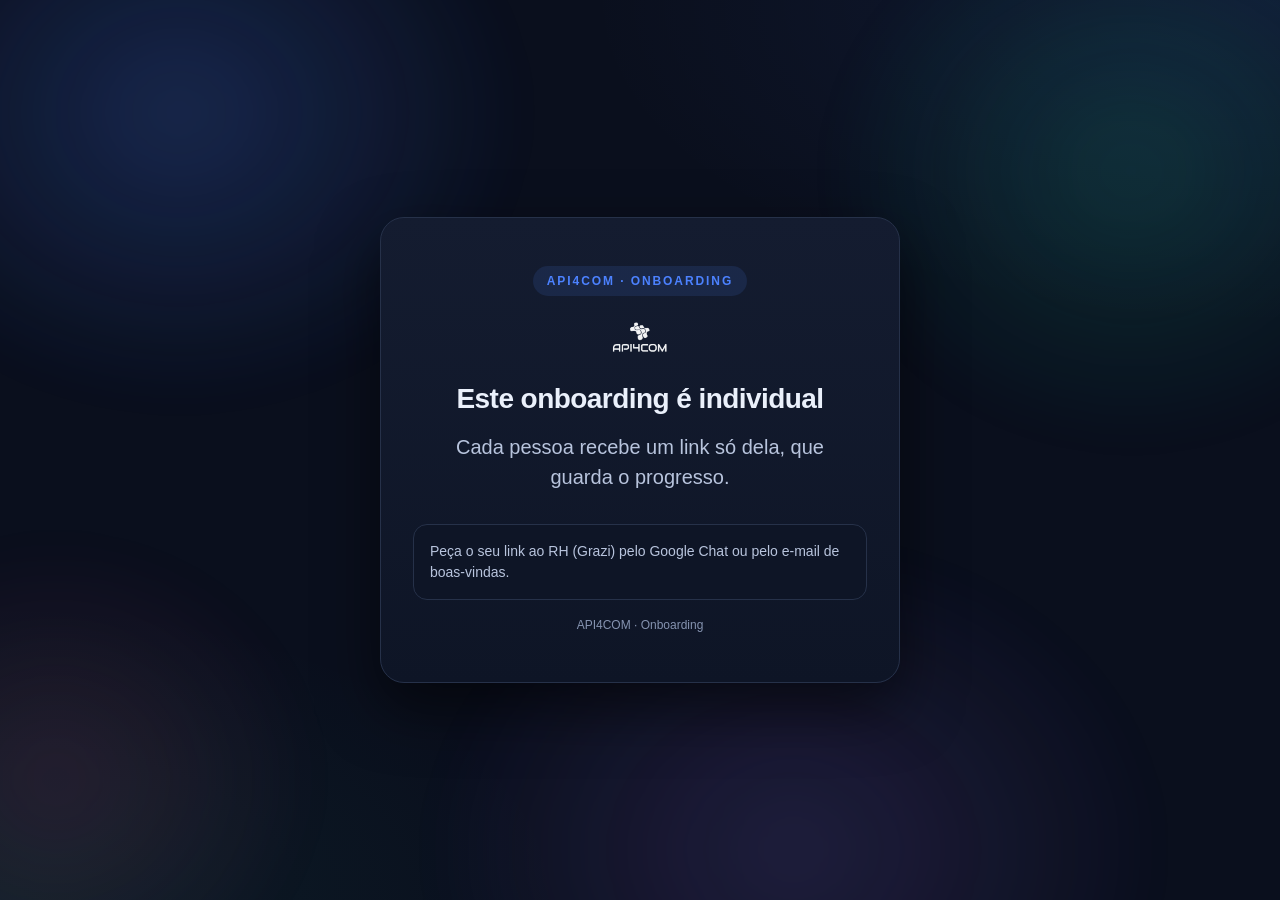
==== commit 50ca4cdf: "Add files via upload" ====
--- a/index.html
+++ b/index.html
@@ -597,6 +597,17 @@
   body::before,.node-pos,.node-float,#track path.flow,.cover-card,.cover-badge,.btn-primary::after{animation:none!important}
   .node-pos{opacity:1}
 }
+
+/* ---------- Fase 1: progresso na planilha ---------- */
+.prog{margin-top:10px;max-width:440px}
+.prog[hidden]{display:none}
+.prog-bar{height:8px;border-radius:999px;background:var(--surface-2);box-shadow:inset 0 0 0 1px var(--line);overflow:hidden}
+.prog-bar span{display:block;height:100%;width:0;border-radius:999px;background:linear-gradient(90deg,var(--c1),var(--c2));transition:width .4s ease}
+.prog-lbl{margin-top:6px;font-size:var(--t-xs);color:var(--ink-2);font-weight:650;letter-spacing:.02em}
+.syncdot{width:9px;height:9px;border-radius:50%;background:var(--c2);flex:none;align-self:center;transition:background .2s}
+.syncdot.enviando{background:var(--c3)}
+.syncdot.pendente{background:#e0483b}
+.cover-aviso{font-size:var(--t-sm);color:var(--ink-2);background:var(--bg-2);border:1px solid var(--line);border-radius:var(--r);padding:var(--s4);margin-bottom:var(--s4);text-align:left}
 </style>
 </head>
 <body>
@@ -606,14 +617,15 @@
   <div class="cover-card">
     <span class="cover-badge">API4COM · ONBOARDING</span>
     <img class="cover-logo" id="coverLogo" alt="API4COM">
-    <h1>Que bom ter você aqui!</h1>
-    <p class="lead">Estas são as suas boas-vindas à API4COM. Você percorre no seu ritmo, um bloquinho de cada vez.</p>
-    <div class="field">
+    <h1 id="coverTitle">Que bom ter você aqui!</h1>
+    <p class="lead" id="coverLead">Estas são as suas boas-vindas à API4COM. Você percorre no seu ritmo, um bloquinho de cada vez.</p>
+    <div id="coverAviso"></div>
+    <div class="field" id="coverField">
       <label for="nameInput">Qual é o seu nome?</label>
       <input id="nameInput" type="text" placeholder="Digite seu primeiro nome" autocomplete="given-name" enterkeyhint="go">
     </div>
     <button class="btn btn-primary btn-lg" id="startBtn" style="width:100%">Começar a trilha</button>
-    <p class="cover-foot">Seus dados ficam salvos só neste dispositivo.</p>
+    <p class="cover-foot" id="coverFoot">Seus dados ficam salvos só neste dispositivo.</p>
   </div>
 </section>
 
@@ -624,8 +636,13 @@
       <div class="hi" id="greetHi">Olá</div>
       <div class="h1">Que bom ter você aqui!</div>
       <div class="greet-sub" id="greetSub"></div>
+      <div class="prog" id="prog" hidden>
+        <div class="prog-bar"><span id="progFill"></span></div>
+        <div class="prog-lbl" id="progLbl"></div>
+      </div>
     </div>
     <div class="tools">
+      <span class="syncdot" id="syncDot" title="Progresso salvo com o RH"></span>
       <img class="brand-logo" alt="API4COM">
       <button class="iconbtn" id="notesBtn" title="Minhas anotações"></button>
       <button class="iconbtn" id="editBtn" title="Modo edição (RH)"></button>
@@ -937,7 +954,101 @@
   if(base && typeof base==="object"){ const out=Object.assign({},base); for(const k in over){ if(k in base) out[k]=merge(base[k],over[k]); } return out; }
   return over;
 }
-const CKEY="api4com_content", SKEY="api4com_v1";
+/* ============================================================
+   PROGRESSO NA PLANILHA  (Fase 1)
+   ------------------------------------------------------------
+   Cada pessoa recebe um link com ?c=<token>. Tudo que ela marca
+   sobe pra planilha do RH. Sem token, a página só explica isso.
+   ============================================================ */
+const API_URL = "https://script.google.com/macros/s/AKfycbyrW6QQIiLt7mXOEjcqdAEqImC7YRjCzuBtJKPUBafSnhJDsXF22-4eGZW0tyTiqwMU6A/exec";
+
+const PARAMS = new URLSearchParams(location.search);
+const TOKEN  = (PARAMS.get("c")  || "").trim();
+const DEMO   = PARAMS.has("demo");
+
+let colaborador = null;
+let RESUMO = { feitos:0, total:0, pct:0 };
+
+/* de qual item da planilha cada parte da tela fala */
+const CHAVE_BLOCO = { n1:"bloco-quem-somos", n2:"bloco-cultura", nfunc:"bloco-como-funcionamos",
+                      n3:"bloco-beneficios", n4:"bloco-configuracao" };
+const BLOCO_CHAVE = Object.keys(CHAVE_BLOCO).reduce((o,k)=>{ o[CHAVE_BLOCO[k]]=k; return o; },{});
+const chaveTarefa = i => "config-"+(i+1);
+
+function temApi(){ return !!TOKEN && API_URL.indexOf("COLE_AQUI") < 0; }
+
+function api(acao, dados, tentativa){
+  tentativa = tentativa || 1;
+  /* text/plain de propósito: evita o "preflight" de CORS, que o Apps Script não responde */
+  return fetch(API_URL, {
+    method:"POST",
+    headers:{"Content-Type":"text/plain;charset=utf-8"},
+    body: JSON.stringify(Object.assign({ acao:acao, token:TOKEN }, dados||{}))
+  })
+  .then(r=>r.text())
+  .then(t=>{
+    try{ return JSON.parse(t); }
+    catch(e){ throw new Error("resposta-nao-json"); }
+  })
+  .catch(err=>{
+    /* De vez em quando o Google devolve uma página em vez do JSON. Tentar de novo
+       resolve, e repetir é seguro: o script nunca duplica uma linha de progresso. */
+    if(tentativa < 3){
+      return new Promise(ok=>setTimeout(ok, 800*tentativa)).then(()=>api(acao, dados, tentativa+1));
+    }
+    throw err;
+  });
+}
+
+/* Fila: o que não conseguiu subir fica guardado e tenta de novo sozinho. */
+const FKEY = "api4com_fila_" + (TOKEN||"demo");
+function fila(){ try{ return JSON.parse(localStorage.getItem(FKEY)||"[]"); }catch(e){ return []; } }
+function salvarFila(f){ try{ localStorage.setItem(FKEY, JSON.stringify(f)); }catch(e){} }
+let enviando=false;
+function escoarFila(){
+  if(enviando || !temApi()) return Promise.resolve();
+  const f=fila();
+  if(!f.length){ sinal("ok"); return Promise.resolve(); }
+  enviando=true; sinal("enviando");
+  const item=f[0];
+  return api(item.marcar ? "marcar" : "desmarcar", { chave:item.chave, detalhe:item.detalhe })
+    .then(r=>{
+      if(!r || !r.ok) throw new Error((r && r.erro) || "falhou");
+      if(r.resumo){ RESUMO=r.resumo; atualizarProgresso(); }
+      salvarFila(fila().filter(x=>x.chave!==item.chave));
+      enviando=false;
+      return escoarFila();
+    })
+    .catch(()=>{ enviando=false; sinal("pendente"); setTimeout(escoarFila, 8000); });
+}
+function registrar(chave, marcar, detalhe){
+  if(!temApi() || !chave) return;
+  const f=fila().filter(x=>x.chave!==chave);
+  f.push({ chave:chave, marcar:!!marcar, detalhe:detalhe||null, quando:new Date().toISOString() });
+  salvarFila(f);
+  RESUMO.feitos = Math.max(0, Math.min(RESUMO.total||0, (RESUMO.feitos||0) + (marcar?1:-1)));
+  atualizarProgresso();
+  escoarFila();
+}
+function sinal(estado){
+  const el=document.getElementById("syncDot"); if(!el) return;
+  el.className="syncdot "+estado;
+  el.title = estado==="enviando" ? "Salvando…"
+           : estado==="pendente" ? "Sem conexão agora — salvo assim que a internet voltar"
+           : "Progresso salvo com o RH";
+}
+function atualizarProgresso(){
+  const p=document.getElementById("prog"); if(!p) return;
+  if(!temApi()){ p.hidden=true; return; }
+  const t=RESUMO.total||0, f=Math.min(RESUMO.feitos||0, t), pct=t?Math.round(f/t*100):0;
+  p.hidden=false;
+  document.getElementById("progFill").style.width = pct+"%";
+  document.getElementById("progLbl").textContent = f+" de "+t+" itens concluídos · "+pct+"%";
+}
+addEventListener("online", escoarFila);
+
+const CKEY="api4com_content";
+const SKEY="api4com_v1_"+(TOKEN||"demo");
 /* garante ao menos 2 espaços de link em cada atividade (abrem fora da página) */
 DEFAULT_CONTENT.n4.forEach(a=>{ a.links=a.links||[]; while(a.links.length<2) a.links.push({label:"",url:""}); });
 let CONTENT = clone(DEFAULT_CONTENT);
@@ -989,6 +1100,7 @@
 $("#startBtn").addEventListener("click", start);
 $("#nameInput").addEventListener("keydown", e=>{ if(e.key==="Enter") start(); });
 function start(){
+  if(TOKEN){ enterTrail(); return; }          /* o nome já veio da planilha */
   const v=$("#nameInput").value.trim();
   if(!v){ $("#nameInput").focus(); $("#nameInput").style.borderColor="#e0483b"; return; }
   state.name=v; saveState(); enterTrail();
@@ -996,7 +1108,7 @@
 function enterTrail(){
   $("#greetHi").textContent = "Olá, "+firstName();
   $("#greetSub").textContent = CONTENT.n1.intro || "";
-  show("trail"); buildTrail();
+  show("trail"); buildTrail(); atualizarProgresso();
   requestAnimationFrame(()=>requestAnimationFrame(layout));
 }
 
@@ -1112,7 +1224,11 @@
   $(".sheet-body").scrollTop=0;
 }
 function reopen(){ if(activeNode){ const s=$(".sheet-body").scrollTop; openNode(activeNode); $(".sheet-body").scrollTop=s; } }
-function closeOverlay(){ overlay.classList.remove("open"); document.body.style.overflow=""; activeNode=null; }
+function closeOverlay(){
+  /* sem isto o iframe do YouTube continua tocando por trás — era o bug do "só resolve com refresh" */
+  sheetBody.querySelectorAll("iframe").forEach(f=>f.remove());
+  overlay.classList.remove("open"); document.body.style.overflow=""; activeNode=null;
+}
 $("#closeBtn").addEventListener("click", closeOverlay);
 $("#backdrop").addEventListener("click", closeOverlay);
 document.addEventListener("keydown", e=>{ if(e.key==="Escape"){ if($("#celebrate").classList.contains("on")) $("#celebrate").classList.remove("on"); else if(overlay.classList.contains("open")) closeOverlay(); } });
@@ -1571,6 +1687,7 @@
 function toggleTask(n, el){
   const key=el.dataset.key, now=!state.checks[key];
   state.checks[key]=now; saveState();
+  registrar(chaveTarefa(Number(String(key).split("-")[1])), now);
   el.classList.toggle("on", now);
   const tg=el.querySelector(".task-toggle"); if(tg) tg.setAttribute("aria-pressed", now?"true":"false");
   const total=CONTENT.n4.length, done=CONTENT.n4.filter((_,i)=>state.checks["n4-"+i]).length;
@@ -1590,6 +1707,7 @@
 function completeNode(n){
   const already=!!state.done[n.id];
   state.done[n.id]=true; saveState();
+  if(!already) registrar(CHAVE_BLOCO[n.id], true);
   refreshTrail(); closeOverlay();
   if(already) return;
   const all=NODES.every(x=>state.done[x.id]);
@@ -1626,6 +1744,8 @@
    MODO EDIÇÃO + FINALIZAR
    ============================================================ */
 $("#editBtn").innerHTML=icon("edit");
+/* o lápis só aparece pra quem abrir com ?edit=api4com — o colaborador não vê */
+if(PARAMS.get("edit")!=="api4com") $("#editBtn").style.display="none";
 function setEdit(on){
   editMode=on; document.body.classList.toggle("edit", on);
   $("#editBtn").classList.toggle("on", on);
@@ -1716,10 +1836,107 @@
 /* ============================================================
    BOOT
    ============================================================ */
+function capa(opts){
+  $("#coverTitle").textContent = opts.titulo;
+  $("#coverLead").textContent  = opts.lead;
+  $("#coverAviso").innerHTML   = opts.aviso ? '<div class="cover-aviso">'+opts.aviso+'</div>' : "";
+  $("#coverField").style.display = opts.pedeNome ? "" : "none";
+  $("#startBtn").style.display   = opts.botao ? "" : "none";
+  if(opts.botao) $("#startBtn").textContent = opts.botao;
+  $("#coverFoot").textContent = opts.rodape || "";
+  show("cover");
+}
+
+/* marca na tela o que a planilha diz que a pessoa já fez */
+function aplicarFeitos(chaves){
+  state.done={}; state.checks={};
+  (chaves||[]).forEach(ch=>{
+    if(BLOCO_CHAVE[ch]) state.done[BLOCO_CHAVE[ch]]=true;
+    const m=/^config-(\d+)$/.exec(ch);
+    if(m) state.checks["n4-"+(Number(m[1])-1)]=true;
+  });
+  saveState();
+}
+
 (function init(){
   $("#coverLogo").src=CONTENT.logo;
   document.querySelectorAll(".brand-logo").forEach(i=>i.src=CONTENT.logo);
-  if(state.name){ $("#nameInput").value=state.name; enterTrail(); }
-  else { show("cover"); setTimeout(()=>$("#nameInput").focus(),160); }
+  if(TOKEN) $("#resetBtn").style.display="none";   /* quem reinicia agora é o RH */
+
+  /* --- sem link individual: explica e para por aqui --- */
+  if(!TOKEN && !DEMO){
+    capa({
+      titulo:"Este onboarding é individual",
+      lead:"Cada pessoa recebe um link só dela, que guarda o progresso.",
+      aviso:"Peça o seu link ao RH (Grazi) pelo Google Chat ou pelo e-mail de boas-vindas.",
+      pedeNome:false, botao:null,
+      rodape:"API4COM · Onboarding"
+    });
+    return;
+  }
+
+  /* --- modo demonstração: como era antes, só neste dispositivo --- */
+  if(!TOKEN && DEMO){
+    capa({
+      titulo:"Que bom ter você aqui!",
+      lead:"Estas são as suas boas-vindas à API4COM. Você percorre no seu ritmo, um bloquinho de cada vez.",
+      aviso:"Modo demonstração: nada é enviado pro RH, o progresso fica só neste navegador.",
+      pedeNome:true, botao:"Começar a trilha",
+      rodape:"Seus dados ficam salvos só neste dispositivo."
+    });
+    if(state.name){ $("#nameInput").value=state.name; enterTrail(); }
+    else setTimeout(()=>$("#nameInput").focus(),160);
+    return;
+  }
+
+  /* --- com link individual: busca o progresso na planilha --- */
+  capa({ titulo:"Um instante…", lead:"Buscando o seu progresso.", pedeNome:false, botao:null, rodape:"" });
+
+  if(!temApi()){
+    capa({
+      titulo:"Quase lá",
+      lead:"O onboarding ainda não está ligado na planilha do RH.",
+      aviso:"Se você é do RH: falta colar a URL do app da planilha na linha API_URL do arquivo.",
+      pedeNome:false, botao:null, rodape:"API4COM · Onboarding"
+    });
+    return;
+  }
+
+  api("carregar", {}).then(r=>{
+    if(!r || !r.ok){
+      capa({
+        titulo:"Link não encontrado",
+        lead:"Este link não corresponde a nenhum cadastro.",
+        aviso:"Confira se copiou o endereço inteiro, ou peça um link novo ao RH (Grazi).",
+        pedeNome:false, botao:null, rodape:"API4COM · Onboarding"
+      });
+      return;
+    }
+    colaborador = r.colaborador || {};
+    RESUMO = r.resumo || RESUMO;
+    if(colaborador.nome){ state.name = colaborador.nome; }
+    aplicarFeitos(r.feitos);
+    const comecou = (RESUMO.feitos||0) > 0;
+    capa({
+      titulo: "Que bom ter você aqui, "+firstName()+"!",
+      lead: comecou
+        ? "Você já concluiu "+RESUMO.feitos+" de "+RESUMO.total+" itens. Vamos de onde parou."
+        : "Estas são as suas boas-vindas à API4COM. Você percorre no seu ritmo, um bloquinho de cada vez.",
+      pedeNome:false,
+      botao: comecou ? "Continuar a trilha" : "Começar a trilha",
+      rodape:"Seu progresso fica salvo automaticamente."
+    });
+    escoarFila();
+  }).catch(()=>{
+    /* sem internet: se já houver progresso guardado aqui, deixa seguir mesmo assim */
+    capa({
+      titulo:"Sem conexão agora",
+      lead:"Não consegui falar com a planilha do RH.",
+      aviso:"Confira a internet e recarregue a página. O que você marcar offline é enviado quando a conexão voltar.",
+      pedeNome:false,
+      botao: state.name ? "Continuar mesmo assim" : null,
+      rodape:"API4COM · Onboarding"
+    });
+  });
 })();
 </script></body></html>
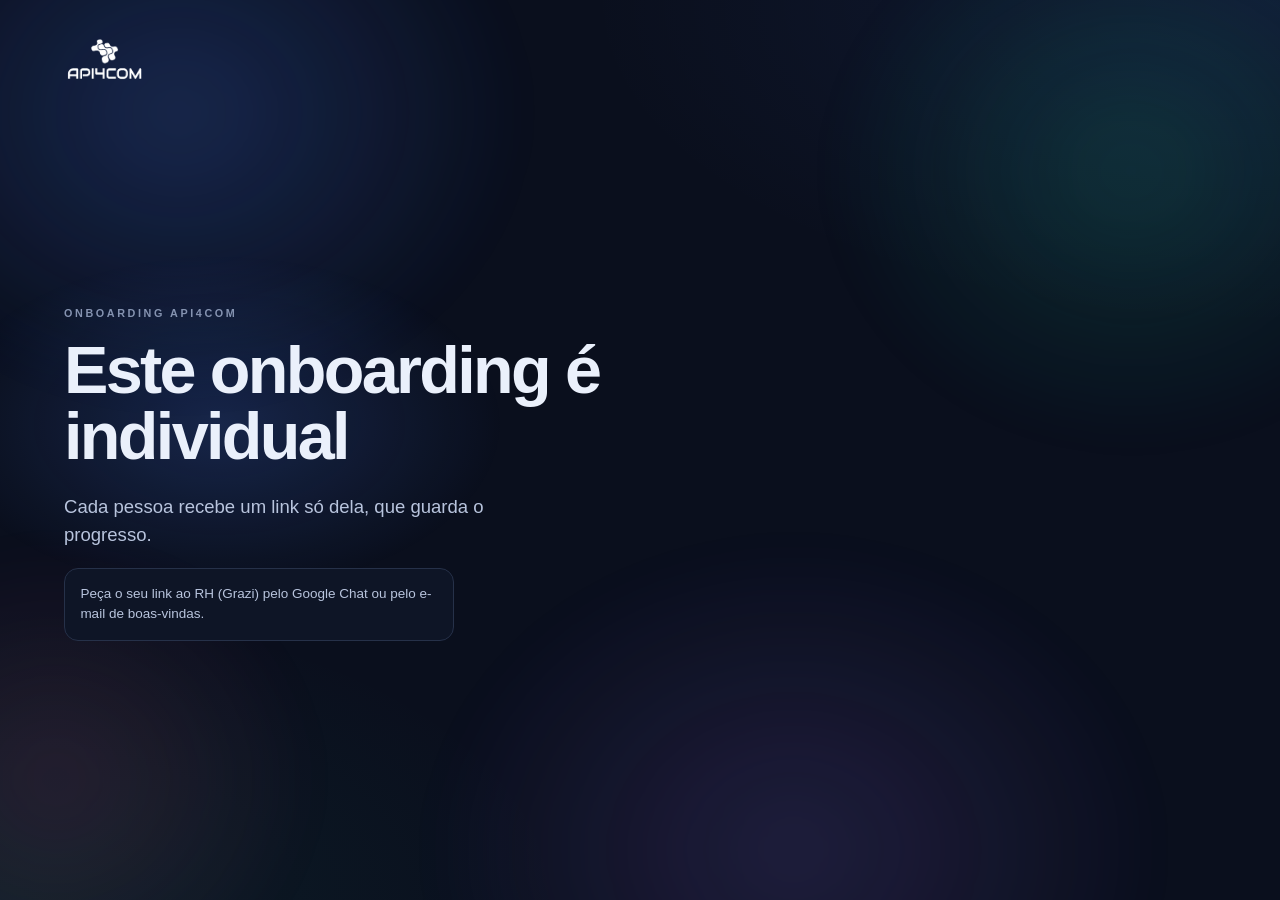
==== commit d64ebba2: "Add files via upload" ====
--- a/index.html
+++ b/index.html
@@ -6,7 +6,7 @@
 <title>Onboarding · API4COM</title>
 
 <!-- SEED: preenchido pelo botão "Finalizar" (conteúdo embutido para todos). -->
-<script id="seed" type="application/json">{"logo":"[data-uri]","n1":{"intro":"Esta trilha vai te acompanhar durante a semana, no seu ritmo, um bloquinho de cada vez.","highlights":[{"ic":"sales","t":"Copiloto de vendas","d":"integra as ligações ao CRM pra times comerciais venderem melhor."},{"ic":"pin","t":"Fundada em 2019","d":"em Florianópolis, por Ricardo Diniz."},{"ic":"users","t":"+2.500 clientes ativos","d":"empresas que vendem melhor com a gente."},{"ic":"heart","t":"Qualidade no atendimento","d":"prezamos pelo atendimento e pelo suporte."}],"metrics":[{"v":"31","l":"pessoas no time"},{"v":"2019","pre":"desde","l":"no mercado"},{"v":"+2.500","l":"clientes ativos"}],"cultura":["Robustez","Autenticidade","Qualidade de vida","Confiança nas pessoas","Pensar de verdade"],"organograma":{"ceo":{"nome":"André Denófrio","cargo":"CEO","foto":""},"times":[{"time":"Diretoria","liderados":[{"nome":"Michel Pasta","cargo":"Diretor Geral","foto":""},{"nome":"Ricardo Diniz","cargo":"Diretor Geral · CMO e Lab","foto":""}]},{"time":"Comercial","lider":{"nome":"Joy Budal","cargo":"Gerente de Vendas","foto":""},"liderados":[{"nome":"Letícia Valentim","cargo":"Supervisora de Outbound","foto":""},{"nome":"Janaina Leite","cargo":"Analista de Vendas","foto":""},{"nome":"Thais Almeida","cargo":"Analista de Vendas","foto":""},{"nome":"Julio Souza","cargo":"Analista de Vendas","foto":""}]},{"time":"Sucesso do Cliente","lider":{"nome":"Eduardo Bergmann","cargo":"Supervisor de Sucesso do Cliente","foto":""},"liderados":[{"nome":"Léo Hasckel","cargo":"Analista de Sucesso do Cliente","foto":""},{"nome":"Jaine Leite","cargo":"Analista de Sucesso do Cliente","foto":""}]},{"time":"Suporte Técnico e Infra","lider":{"nome":"André Dias","cargo":"Gerente de Suporte","foto":""},"liderados":[{"nome":"Paulo Silva","cargo":"Analista de Infra-telecom","foto":""},{"nome":"Renato Ribeiro","cargo":"Analista de Suporte Técnico","foto":""},{"nome":"Derian Rosa","cargo":"Analista de Infra-telecom Pleno","foto":""},{"nome":"Vitória Chaves","cargo":"Analista de Suporte Técnico","foto":""},{"nome":"Nathan Macedo","cargo":"Analista de Suporte Técnico","foto":""},{"nome":"Jadna Caetano","cargo":"Analista de Suporte Técnico","foto":""}]},{"time":"Produto","lider":{"nome":"Beatriz Vicente","cargo":"Gerente de Produto","foto":""},"liderados":[{"nome":"Júlio Garcia","cargo":"Produto","foto":""}]},{"time":"Desenvolvimento","lider":{"nome":"Rodrigo Javornik","cargo":"Techlead","foto":""},"liderados":[{"nome":"Victor Araujo","cargo":"Analista de Desenvolvimento","foto":""},{"nome":"Leonardo Caon","cargo":"Desenvolvedor","foto":""},{"nome":"Matheus Macedo","cargo":"Analista de Desenvolvimento","foto":""}]},{"time":"Marketing","lider":{"nome":"Ricardo Fadel","cargo":"Head de Marketing","foto":""},"liderados":[{"nome":"Vitor Pereira","cargo":"Gerente de Parcerias","foto":""},{"nome":"David Luciano","cargo":"Gerente de Parcerias","foto":""},{"nome":"Kessi Mendes","cargo":"Analista de Marketing Generalista","foto":""}]},{"time":"Administrativo e Financeiro","lider":{"nome":"Cintia Lopes","cargo":"CFO","foto":""},"liderados":[{"nome":"Liliane Carvalho","cargo":"Analista Financeiro","foto":""}]},{"time":"Recursos Humanos","lider":{"nome":"Graziela Pereira","cargo":"Gerente de RH","foto":""},"liderados":[]}]}},"n2":{"historia":"","filosofiaIntro":"Pra se dar bem aqui, você precisa compreender a nossa filosofia de trabalho. Ela não se baseia em regras corporativas ou manuais complexos, mas em comportamentos práticos que moldam o nosso dia a dia — estes seis:","filosofia":[{"t":"Rejeite a média","lead":"Não dá pra construir uma empresa acima da média fazendo tudo de forma mediana.","b":["Diante de qualquer tarefa, pergunte: “como o melhor do mundo resolveria isso?”.","Não é inventar moda nem complicar, é dominar o básico e executar com excelência."]},{"t":"Vista o “Chapéu de Júnior”","lead":"Sem humildade não há curiosidade — e sem curiosidade não existe tecnologia.","b":["Tenha a coragem de levantar a mão e dizer: “não entendi nada, pode explicar de novo?”.","Quem assume a postura de júnior, com vontade real de aprender, cresce mais rápido do que quem finge senioridade."]},{"t":"Debata com lógica e evidências","lead":"“O líder falou” ou “o CEO definiu” não encerram discussão. Aqui a gente debate a raiz do problema.","b":["Vale como evidência: dados, lógica matemática e intuição na proporção certa.","Não vale: “sempre foi assim” ou “todo mundo no mercado faz”. Seguir a maioria é abraçar a média."]},{"t":"Decida rápido com 70% de informação","lead":"Esperar 100% de certeza é lento demais pro mercado. A gente decide com cerca de 70%.","b":["Regra de ouro é a reversibilidade: decisão fácil de voltar atrás → decida rápido, execute e aprenda.","Guarde a cautela e os debates profundos só para as poucas decisões realmente irreversíveis."]},{"t":"Respeite o ritmo de “Picos e Vales”","lead":"Intensidade não é trabalhar o tempo todo. A produtividade real funciona em ondas.","b":["Picos de alta entrega mental se alternam com vales de descanso e ócio criativo — é assim que se evita o esgotamento.","Flexibilidade pra parar, descansar e estar com a família é uma premissa inegociável."]},{"t":"Use o poder de perguntar","lead":"O controle de uma conversa, alinhamento ou negociação está com quem pergunta — não com quem afirma.","b":["Perguntas inteligentes demonstram humildade e curiosidade prática.","É o jeito mais rápido de desarmar discussões desnecessárias e achar soluções simples pra problemas complexos."]}],"videos":[{"titulo":"Feedbacks como catalisadores de crescimento (Bruno Soares)","yt":"https://www.youtube.com/watch?v=O6WZus34hxs&t","tipo":"video"},{"titulo":"Emoções no trabalho","yt":"https://www.youtube.com/watch?v=sSOBk0v0viM&t=253s","tipo":"video"},{"titulo":"Porquê e como devemos confiar nas pessoas?","yt":"https://brunolemos.github.io/trust/","tipo":"link","url":"https://brunolemos.github.io/trust/","ic":"game","cta":"Abrir o jogo"},{"titulo":"O efeito Pigmalião","yt":"https://www.youtube.com/watch?v=4aN5TbGW5JA","tipo":"video"},{"titulo":"Especialista ou generalista?","yt":"https://www.youtube.com/watch?v=wCPbPMRNnvk","tipo":"video"},{"titulo":"O esforço desconfortável de pensar","yt":"https://www.youtube.com/watch?v=UBVV8pch1dM","tipo":"video"},{"titulo":"Como criar uma verdadeira máquina de crescimento","yt":"https://www.youtube.com/watch?v=tL65dMXG7-M","tipo":"video"}],"evento":{"titulo":"Gravações dos nossos eventos de cultura","yt":"","url":"https://drive.google.com/drive/folders/18xyUZ-PeaMNhG6INnkkSwrjJ5T_KnaSS?usp=drive_link","tipo":"link","ic":"folder","cta":"Abrir pasta no Drive"}},"n3":{"beneficios":[{"icon":"cross","cor":"var(--c2)","titulo":"Saúde e bem-estar","desc":"Cuidamos de você por inteiro.","itens":["Plano de Saúde Bradesco (nacional): a empresa custeia 75% do valor para você.","Plano odontológico: disponível após 3 meses de empresa.",{"titulo":"Wellhub (em parceria com a Caju)","subs":[{"t":"Saúde física","d":"Gympass — você paga o plano."},{"t":"Saúde mental","d":"Conexa — 2 consultas sem custo por mês."},{"t":"Saúde nutricional","d":"Conexa — 2 consultas sem custo por mês."}]}]},{"icon":"card","cor":"var(--c1)","titulo":"Caju (VR e home office)","desc":"A gente usa a Caju pra facilitar a sua vida!","itens":["VR: R$ 31,00 por dia útil.","Auxílio HO: R$ 230,00 fixos por mês na categoria de home office."]},{"icon":"cake","cor":"var(--c5)","titulo":"Celebração","desc":"Porque o seu dia merece uma pausa.","itens":["Day off de aniversário."]}],"beneficiosLink":"https://api4com-time.atlassian.net/wiki/x/AYCGD","equipLink":"https://api4com-time.atlassian.net/wiki/x/AQBqE","voucherText":"Para garantir que você comece com tudo, a API4COM disponibiliza um voucher de R$ 1.600,00 para a montagem do seu setup.","equip":[{"nome":"Cadeira de escritório","preco":"R$720,00","link":"https://www.flexform.com.br/cadeiras/cadeiras-de-escritorio/cadeira-dot-all-black?utm_id=22520959654&gclsrc=aw.ds&gad_source=1&gad_campaignid=22510935789&gbraid=0AAAAADN2zX-rwhZ66g3A9ftOvW7E5RMuj&gclid=CjwKCAiAqprNBhB6EiwAMe3yhoYIjpUkYmctgTK7qFSeW2NLekCMV-PntccIqDvrlnEiZ2-cZvgzBxoCckQQAvD_BwE"},{"nome":"Headset com fio USB Logitech H390 Preto","preco":"R$170,00","link":"https://www.mercadolivre.com.br/headset-gamer-logitech-h390-usb-com-microfone-flexivel-preto/p/MLB33152161?pdp_filters=item_id%3AMLB7118937264&from=gshop&matt_tool=96040271&matt_word=&matt_source=google&matt_campaign_id=22090193909&matt_ad_group_id=197094160251&matt_match_type=&matt_network=g&matt_device=c&matt_creative=792355616079&matt_keyword=&matt_ad_position=&matt_ad_type=pla&matt_merchant_id=735128188&matt_product_id=MLB33152161-product&matt_product_partition_id=2455356079415&matt_target_id=pla-2455356079415&cq_src=google_ads&cq_cmp=22090193909&cq_net=g&cq_plt=gp&cq_med=pla&gad_source=1&gad_campaignid=22090193909&gbraid=0AAAAAD93qcC5-g1HbZoYVMWF7xi4uUa4V&gclid=Cj0KCQjwsMLSBhD9ARIsAIpUTDpAS3GZ6wft40-QDWtq1yYRMzpQ0B7B3FLJ4iIPWbZU3Vbf0dqhuAwaAvIuEALw_wcB"},{"nome":"Kit teclado e mouse","preco":"R$135,00","link":"https://www.amazon.com.br/Teclado-Nanoreceptor-Inclusas-Logitech-Teclados/dp/B07643MPGS/ref=asc_df_B07643MPGS?mcid=0fc31ad329d63f15b79cf3a84bff1f06&tag=googleshopp00-20&linkCode=df0&hvadid=709884378379&hvpos=&hvnetw=g&hvrand=17243456548081143089&hvpone=&hvptwo=&hvqmt=&hvdev=c&hvdvcmdl=&hvlocint=&hvlocphy=9102246&hvtargid=pla-811347645793&psc=1&language=pt_BR&gad_source=1"},{"nome":"Segunda tela","preco":"R$547,00","link":"https://www.amazon.com.br/Monitor-Gamer-LG-24MS500-100Hz/dp/B0DF2WSGF6/ref=asc_df_B0DF2WSGF6?mcid=c8cc3c928758340fb4df07419708c5a7&tag=googleshopp00-20&linkCode=df0&hvadid=709884378187&hvpos=&hvnetw=g&hvrand=13686817581852110230&hvpone=&hvptwo=&hvqmt=&hvdev=c&hvdvcmdl=&hvlocint=&hvlocphy=9102246&hvtargid=pla-2375990397741&psc=1&language=pt_BR&gad_source=1"},{"nome":"Suporte de notebook","preco":"R$30","link":"https://www.kalunga.com.br/prod/suporte-paranotebook-plastico-regulavel-preto-reliza-cx-1-un/665969?cq_src=google_ads&cq_cmp=17132301496&cq_con=&cq_term=&cq_med=pla&cq_plac=&cq_net=x&cq_pos=&cq_plt=gp&pcID=3910&gad_source=1&gad_campaignid=17132401165&gbraid=0AAAAADj1B65USj1FwQQ3FRRGakRTZPv5p&gclid=Cj0KCQiAk6rNBhCxARIsAN5mQLut3aFzg1U9flGgFFEO-KpEpl0-B8X2Nz6w0Rklfna5CR7g46JLZ9gaAlBEEALw_wcB"}]},"nfunc":{"comunicacaoTitle":"Como nos comunicamos","ritmosTitle":"Nossos rituais","treinamentoLabel":"Treinamento","linksTitle":"Conteúdos importantes sobre nosso produto e como as coisas funcionam","chat":"Google Chat","reunioes":[{"t":"Reunião de alinhamento semanal ","d":"Toda a empresa junta pra falar sobre os OKRs, resultados e comunicados gerais. "},{"t":"1:1 com a sua liderança","d":"Uma conversa recorrente, geralmente mensal, pra acompanhar o seu desenvolvimento e o que você precisa."},{"t":"Rituais do seu time","d":"Cada time tem suas cerimônias — a sua liderança vai te apresentar as do dia a dia."}],"treinamento":{"titulo":"Alinhamento Cultural - Presencial ","desc":"Hoje nós temos um evento de alinhamento cultural que fazemos em cada trimestre para falar sobre cultura, fazer o fechamento dos OKRs antigos e abertura dos novos OKRs. \nJunto disso fazemos um Happyhour para aproveitarmos mais esse tempo juntos!  \n","cta":"Veja nossas fotos e vídeos do evento","url":"https://drive.google.com/drive/folders/18xyUZ-PeaMNhG6INnkkSwrjJ5T_KnaSS?usp=sharing"},"links":[{"label":"Central de ajuda","url":"https://ajuda.sacflow.io/api4com/articles/201-como-extrair-o-maximo-da-api4com"},{"label":"Playbook do comercial","url":"https://playbookvendas.lovable.app/"}]},"n4":[{"texto":"Confirmar recebimento do e-mail de boas vindas do CAJU","resp":"RH","grupo":"acessos","links":[{"label":"Chat do RH","url":""},{"label":"","url":""}]},{"texto":"Confirmar recebimento do voucher de equipamentos no CAJU ","resp":"RH","grupo":"acessos","links":[{"label":"","url":""},{"label":"","url":""}]},{"texto":"Criar conta no Itaú pra o salário e avisar o RH","resp":"Você","grupo":"acessos","links":[{"label":"Abrir Itaú","url":"https://api4com-time.atlassian.net/wiki/x/AYAsC"},{"label":"","url":""}]},{"texto":"Faça seu login na Feedz para poder acompanhar nossos OKRs e pesquisas - Você receberá por e-mail","resp":"Você","grupo":"ferramentas","links":[{"label":"","url":""},{"label":"","url":""}]},{"texto":"Atualize o seu LinkedIn com o nosso playbook de apoio ","resp":"Você","grupo":"ferramentas","links":[{"label":"Orientações","url":"https://my-web-drop.lovable.app/api/public/s/playbook-linkedin-api4com-ce8mu"},{"label":"","url":""}]},{"texto":"Conheça os conteúdos do RH para os funcionários ","resp":"Você","grupo":"acessos","links":[{"label":"","url":"https://api4com-time.atlassian.net/wiki/x/AYAHEQ"},{"label":"","url":""}]},{"texto":"Aprenda a usar a agenda do google ","resp":"Você","grupo":"ferramentas","links":[{"label":"Orientações","url":"https://drive.google.com/file/d/1-VJ782BgZHUa8uRVz_UfXjm9VpkHFpPT/view?usp=drive_link"},{"label":"","url":""}]}],"n5":{"texto":""},"labels":{"n1_quemsomos":"QUEM SOMOS","n1_numeros":"EM NÚMEROS","n1_cultura":"NOSSA CULTURA","n1_time":"O TIME","n1_organograma":"Nosso organograma","n1_organograma_sub":"Para você conhecer melhor os times!","n2_historia":"NOSSA HISTÓRIA","n2_filosofia":"NOSSA FILOSOFIA","n2_filosofia_h":"Como a gente trabalha por aqui","n2_assista":"ASSISTA","n2_assista_h":"Conteúdos que refletem a nossa cultura","n3_beneficios":"SEUS BENEFÍCIOS","n3_beneficios_h":"O que a API4COM oferece pra você","n3_equip":"EQUIPAMENTOS","n3_equip_h":"Monte o seu setup","n3_equip_sug":"Equipamentos sugeridos","n3_ergo":"ERGONOMIA NO HOME OFFICE","n4_progresso":"Seu progresso","n4_g_acessos":"Acessos & documentos","n4_g_ferramentas":"Ferramentas do dia a dia"}}</script>
+<script id="seed" type="application/json">{"logo":"[data-uri]","n1":{"intro":"Essa é a sua trilha e seu progresso.","highlights":[{"ic":"sales","t":"Copiloto de vendas","d":"integra as ligações ao CRM pra times comerciais venderem melhor."},{"ic":"pin","t":"Fundada em 2019","d":"em Florianópolis, por Ricardo Diniz."},{"ic":"users","t":"+2.500 clientes ativos","d":"empresas que vendem melhor com a gente."},{"ic":"heart","t":"Qualidade no atendimento","d":"prezamos pelo atendimento e pelo suporte."}],"metrics":[{"v":"31","l":"pessoas no time"},{"v":"2019","pre":"desde","l":"no mercado"},{"v":"+2.500","l":"clientes ativos"}],"cultura":["Robustez","Autenticidade","Qualidade de vida","Confiança nas pessoas","Pensar de verdade"],"ritmo":"Leva cerca de 2 horas no total. Não faça de uma vez: hoje a configuração, amanhã cultura e conteúdos, o resto até sexta.","siteUrl":"https://www.api4com.com/","feedzUrl":"https://app.feedz.com.br/organograma"},"n2":{"historia":"","filosofiaIntro":"Pra se dar bem aqui, você precisa compreender a nossa filosofia de trabalho. Ela não se baseia em regras corporativas ou manuais complexos, mas em comportamentos práticos que moldam o nosso dia a dia — estes são alguns deles, e estamos sempre em movimento e estruturando: ","filosofia":[{"chave":"cultura-rejeite-media","exemplo":"Você pega uma tarefa que “já é feita assim”. Em vez de repetir, você pergunta como o melhor do mundo resolveria isso — e propõe a diferença.","pergunta":"Qual foi a última vez que você entregou algo mediano sabendo que dava pra ser melhor? O que te impediu?","t":"Rejeite a média","lead":"Não dá pra construir uma empresa acima da média fazendo tudo de forma mediana.","b":["Diante de qualquer tarefa, pergunte: “como o melhor do mundo resolveria isso?”.","Não é inventar moda nem complicar, é dominar o básico e executar com excelência."]},{"chave":"cultura-chapeu-junior","exemplo":"Na sua primeira reunião técnica, metade das siglas é nova. Você levanta a mão e pede pra explicarem de novo, na frente de todo mundo.","pergunta":"O que você ainda não entendeu desde que chegou e não perguntou por achar que era óbvio?","t":"Vista o “Chapéu de Júnior”","lead":"Sem humildade não há curiosidade e sem curiosidade não existe tecnologia.","b":["Tenha a coragem de levantar a mão e dizer: “não entendi nada, pode explicar de novo?”.","Quem assume a postura de júnior, com vontade real de aprender, cresce mais rápido do que quem finge senioridade."]},{"chave":"cultura-evidencias","exemplo":"A sua liderança propõe um caminho e você discorda. Você traz dado e lógica pra mesa — e a conversa é sobre o problema, não sobre quem falou.","pergunta":"Que evidência você traria hoje pra defender uma ideia sua?","t":"Debata com lógica e evidências","lead":"“O líder falou” ou “o CEO definiu” não encerram discussão. Aqui a gente debate a raiz do problema.","b":["Vale como evidência: dados, lógica matemática e intuição na proporção certa.","Não vale: “sempre foi assim” ou “todo mundo no mercado faz”. Seguir a maioria é abraçar a média."]},{"chave":"cultura-decida-70","exemplo":"Você trava numa escolha pequena esperando ter certeza. A pergunta certa é: dá pra voltar atrás? Se dá, decida agora e aprenda no caminho.","pergunta":"Qual decisão sua está parada esperando uma informação que talvez nunca venha?","t":"Decida rápido com 70% de informação","lead":"Esperar 100% de certeza é lento demais pro mercado. A gente decide com cerca de 70%.","b":["Regra de ouro é a reversibilidade: decisão fácil de voltar atrás → decida rápido, execute e aprenda.","Guarde a cautela e os debates profundos só para as poucas decisões realmente irreversíveis."]},{"chave":"cultura-picos-vales","exemplo":"Você teve um dia de entrega intensa. No dia seguinte o ritmo cai — e tudo bem, é assim que funciona. O que não funciona é fingir pico o tempo todo.","pergunta":"Em que horas do dia você rende mais? A sua agenda respeita isso?","t":"Respeite o ritmo de “Picos e Vales”","lead":"Intensidade não é trabalhar o tempo todo. A produtividade real funciona em ondas.","b":["Picos de alta entrega mental se alternam com vales de descanso e ócio criativo — é assim que se evita o esgotamento.","Flexibilidade pra parar, descansar e estar com a família é uma premissa inegociável."]},{"chave":"cultura-perguntar","exemplo":"Numa conversa difícil, em vez de afirmar que está certa, você pergunta. A conversa muda de lugar e o problema aparece.","pergunta":"Qual pergunta você poderia fazer hoje, no lugar de dar uma resposta?","t":"Use o poder de perguntar","lead":"O controle de uma conversa, alinhamento ou negociação está com quem pergunta, não com quem afirma.","b":["Perguntas inteligentes demonstram humildade e curiosidade prática.","É o jeito mais rápido de desarmar discussões desnecessárias e achar soluções simples pra problemas complexos."]}],"videosCultura":[{"chave":"cultura-video-apresentacao","titulo":"Nossa cultura - Evento Q2","drive":"1gCgu6NKFzbV1Qcg7vvTNHkMwrP4kSoxL","porque":"A nossa cultura contada por quem vive ela, todos os dias. Assista com atenção: é o alicerce de tudo o que você vai fazer aqui."},{"chave":"cultura-video-pratica","titulo":"Nossa cultura - Evento Q3","drive":"1iCQtsw8Xi7rW26v4V23HnhVNstUQ1HGj","porque":"Mais um ângulo da nossa cultura no dia a dia. Ao marcar, você confirma que assistiu e concorda em viver esses princípios."}],"videos":[{"chave":"video-feedbacks","titulo":"Feedbacks como catalisadores de crescimento (Bruno Soares)","yt":"https://www.youtube.com/watch?v=O6WZus34hxs&t","tipo":"video","porque":"Feedback aqui não é evento de fim de ano: é conversa frequente. Este vídeo mostra como receber um sem se defender e como dar um que ajude de verdade."},{"chave":"video-emocoes","titulo":"Emoções no trabalho","yt":"https://www.youtube.com/watch?v=sSOBk0v0viM&t=253s","tipo":"video","porque":"Trabalho é feito de pessoas, e pessoas sentem. Saber o que fazer com a emoção no meio de uma decisão evita boa parte dos conflitos."},{"chave":"jogo-confianca","titulo":"Porquê e como devemos confiar nas pessoas?","yt":"https://brunolemos.github.io/trust/","tipo":"link","url":"https://brunolemos.github.io/trust/","ic":"game","cta":"Abrir o jogo","porque":"Dez minutos de jogo que mostram, na prática, por que confiança é o que faz um time render — e como ela se perde."},{"chave":"video-pigmaliao","titulo":"O efeito Pigmalião","yt":"https://www.youtube.com/watch?v=4aN5TbGW5JA","tipo":"video","porque":"O que esperam de você muda o seu resultado. E o que você espera das pessoas muda o delas."},{"chave":"video-especialista","titulo":"Especialista ou generalista?","yt":"https://www.youtube.com/watch?v=wCPbPMRNnvk","tipo":"video","porque":"A dúvida de carreira que quase todo mundo tem, e por que aqui a gente valoriza quem domina o básico de várias coisas."},{"chave":"video-pensar","titulo":"O esforço desconfortável de pensar","yt":"https://www.youtube.com/watch?v=UBVV8pch1dM","tipo":"video","porque":"Pensar de verdade cansa, e por isso a maioria desvia. Este é o vídeo que explica por que a gente insiste nisso."},{"chave":"video-crescimento","titulo":"Como criar uma verdadeira máquina de crescimento","yt":"https://www.youtube.com/watch?v=tL65dMXG7-M","tipo":"video","porque":"Como uma empresa cresce de verdade, para além de campanha e sorte."},{"chave":"video-llm","titulo":"Large Language Models explained briefly","yt":"https://www.youtube.com/watch?v=LPZh9BOjkQs","tipo":"video","porque":"A gente trabalha com IA no produto e no dia a dia — este vídeo explica, de forma simples e visual, o que são os modelos de linguagem por trás disso."},{"chave":"video-medida","titulo":"Toda medida tem erro (Ledo Vaccaro)","yt":"https://www.youtube.com/watch?v=OI0GdnU3a_s","tipo":"video","porque":"Conecta com o nosso jeito de decidir por evidências: todo número tem uma margem de erro, e saber disso muda como a gente interpreta dados."}],"evento":{"titulo":"Gravações dos nossos eventos de cultura","yt":"","url":"https://drive.google.com/drive/folders/18xyUZ-PeaMNhG6INnkkSwrjJ5T_KnaSS?usp=drive_link","tipo":"link","ic":"folder","cta":"Abrir pasta no Drive"}},"n3":{"beneficios":[{"icon":"cross","cor":"var(--c2)","titulo":"Saúde e bem-estar","desc":"Cuidamos de você por inteiro.","itens":["Plano de Saúde Bradesco (nacional): a empresa custeia 75% do valor para você.","Plano odontológico: disponível após 3 meses de empresa.",{"titulo":"Wellhub (em parceria com a Caju)","subs":[{"t":"Saúde física","d":"Gympass — você paga o plano."}]}]},{"icon":"card","cor":"var(--c1)","titulo":"Caju (VR e home office)","desc":"A gente usa a Caju pra facilitar a sua vida!","itens":["VR: R$ 31,00 por dia útil.","Auxílio HO: R$ 230,00 fixos por mês na categoria de home office."]},{"icon":"cake","cor":"var(--c5)","titulo":"Celebração","desc":"Porque o seu dia merece uma pausa.","itens":["Day off de aniversário."]}],"beneficiosDetalhe":[{"icon":"cross","titulo":"Plano de saúde Bradesco","resumo":"Bradesco Saúde, nacional — a empresa custeia 75%.","pontos":["Cobertura nacional pela Bradesco Saúde.","A API4COM paga 75% da mensalidade; os 25% restantes vêm em folha.","Dá pra incluir dependentes (a parte deles fica por sua conta).","A adesão acontece logo na entrada — o RH te orienta no passo a passo."]},{"icon":"heart","titulo":"Plano odontológico","resumo":"Disponível após 3 meses de casa.","pontos":["Fica disponível depois de 3 meses de empresa.","Cobre consultas, limpeza e os procedimentos do rol odontológico.","Quando completar o período, o RH avisa como aderir."]},{"icon":"star","titulo":"Wellhub (bem-estar)","resumo":"Saúde física pelo app da Caju.","pontos":["Saúde física: Gympass/Wellhub — acesso a academias e apps (o plano é custeado por você).","","",""]},{"icon":"card","titulo":"Vale alimentação (VR)","resumo":"R$713,00 fixo, no cartão Caju.","pontos":["Use onde a bandeira for aceita, pra alimentação e refeição.","",""]},{"icon":"folder","titulo":"Auxílio home office","resumo":"R$ 230,00 fixos por mês pra apoiar o seu setup em casa.","pontos":["R$ 230,00 fixos por mês, na categoria home office da Caju.","Pra ajudar com internet, energia e o que o trabalho remoto pede.","Crédito recorrente — você não precisa pedir todo mês."]},{"icon":"cake","titulo":"Day off de aniversário","resumo":"Um dia de folga pra comemorar o seu aniversário.","pontos":["Pode ser usado durante o ano, então é só escolher uma data e avisar a sua liderança. Ah lembre de incluir na sua agenda! ","É seu — aproveite sem culpa.",""]}],"beneficiosLink":"https://api4com-time.atlassian.net/wiki/x/AYCGD","equipLink":"https://api4com-time.atlassian.net/wiki/x/AQBqE","voucherText":"Para garantir que você comece com tudo, a API4COM disponibiliza um voucher de R$ 1.600,00 para a montagem do seu setup.","equip":[{"nome":"Cadeira de escritório","preco":"R$720,00","link":"https://www.flexform.com.br/cadeiras/cadeiras-de-escritorio/cadeira-dot-all-black?utm_id=22520959654&gclsrc=aw.ds&gad_source=1&gad_campaignid=22510935789&gbraid=0AAAAADN2zX-rwhZ66g3A9ftOvW7E5RMuj&gclid=CjwKCAiAqprNBhB6EiwAMe3yhoYIjpUkYmctgTK7qFSeW2NLekCMV-PntccIqDvrlnEiZ2-cZvgzBxoCckQQAvD_BwE"},{"nome":"Headset com fio USB Logitech H390 Preto","preco":"R$170,00","link":"https://www.mercadolivre.com.br/headset-gamer-logitech-h390-usb-com-microfone-flexivel-preto/p/MLB33152161?pdp_filters=item_id%3AMLB7118937264&from=gshop&matt_tool=96040271&matt_word=&matt_source=google&matt_campaign_id=22090193909&matt_ad_group_id=197094160251&matt_match_type=&matt_network=g&matt_device=c&matt_creative=792355616079&matt_keyword=&matt_ad_position=&matt_ad_type=pla&matt_merchant_id=735128188&matt_product_id=MLB33152161-product&matt_product_partition_id=2455356079415&matt_target_id=pla-2455356079415&cq_src=google_ads&cq_cmp=22090193909&cq_net=g&cq_plt=gp&cq_med=pla&gad_source=1&gad_campaignid=22090193909&gbraid=0AAAAAD93qcC5-g1HbZoYVMWF7xi4uUa4V&gclid=Cj0KCQjwsMLSBhD9ARIsAIpUTDpAS3GZ6wft40-QDWtq1yYRMzpQ0B7B3FLJ4iIPWbZU3Vbf0dqhuAwaAvIuEALw_wcB"},{"nome":"Kit teclado e mouse","preco":"R$135,00","link":"https://www.amazon.com.br/Teclado-Nanoreceptor-Inclusas-Logitech-Teclados/dp/B07643MPGS/ref=asc_df_B07643MPGS?mcid=0fc31ad329d63f15b79cf3a84bff1f06&tag=googleshopp00-20&linkCode=df0&hvadid=709884378379&hvpos=&hvnetw=g&hvrand=17243456548081143089&hvpone=&hvptwo=&hvqmt=&hvdev=c&hvdvcmdl=&hvlocint=&hvlocphy=9102246&hvtargid=pla-811347645793&psc=1&language=pt_BR&gad_source=1"},{"nome":"Segunda tela","preco":"R$540,00","link":"https://www.amazon.com.br/Monitor-Gamer-LG-24MS500-100Hz/dp/B0DF2WSGF6/ref=asc_df_B0DF2WSGF6?mcid=c8cc3c928758340fb4df07419708c5a7&tag=googleshopp00-20&linkCode=df0&hvadid=709884378187&hvpos=&hvnetw=g&hvrand=13686817581852110230&hvpone=&hvptwo=&hvqmt=&hvdev=c&hvdvcmdl=&hvlocint=&hvlocphy=9102246&hvtargid=pla-2375990397741&psc=1&language=pt_BR&gad_source=1"},{"nome":"Suporte de notebook","preco":"R$30","link":"https://www.kalunga.com.br/prod/suporte-paranotebook-plastico-regulavel-preto-reliza-cx-1-un/665969?cq_src=google_ads&cq_cmp=17132301496&cq_con=&cq_term=&cq_med=pla&cq_plac=&cq_net=x&cq_pos=&cq_plt=gp&pcID=3910&gad_source=1&gad_campaignid=17132401165&gbraid=0AAAAADj1B65USj1FwQQ3FRRGakRTZPv5p&gclid=Cj0KCQiAk6rNBhCxARIsAN5mQLut3aFzg1U9flGgFFEO-KpEpl0-B8X2Nz6w0Rklfna5CR7g46JLZ9gaAlBEEALw_wcB"}]},"nfunc":{"ferramentas":[{"chave":"ferramenta-chat","t":"Google Chat: nosso canal de comunicação oficial","lead":"É por aqui que a gente conversa no dia a dia. A regra da casa é uma só: toda mensagem direcionada a você tem resposta até o fim do dia útil.","b":["Não tem a resposta ainda? Responda mesmo assim: \"Oi pessoa, vi aqui a sua mensagem, vou pensar/analisar e te retorno amanhã\". O que não pode é a pessoa ficar sem saber se você leu.","Nas conversas de grupo use as threads, responder dentro da conversa, em vez de mandar cinco mensagens soltas. Assim quem chega depois entende o assunto inteiro.","Se for urgente, deixe claro que é urgente. E se não for, não cobre resposta na hora.\n\nEssa comunicação assíncrona ajuda muito no dia a dia e podemos aproveitar mais alguns recursos aqui, de mandar áudio e vídeo, ajuda muito a não precisar ficar em reuniões o tempo todo. "]},{"chave":"ferramenta-calendar","videoDrive":"1-VJ782BgZHUa8uRVz_UfXjm9VpkHFpPT","t":"Google Agenda: a sua semana é pública! ","lead":"A agenda é como o time sabe quando você está livre, ocupado ou fora. Horário vazio é horário que qualquer pessoa pode ocupar.","b":["Por isso, quando tiver qualquer compromisso como reunião com alguém da empresa, foco, estudo, almoço deixe registrado na agenda. ","Ausências também, como: férias, consulta, viagem, folga, coloque na sua agenda e deixe como ausente para fechar a sua agenda e negar as reuniões agendadas em cima automaticamente.","Sempre que acontecer algum imprevisto no meio do dia, coloque na agenda e avise a sua liderança assim que puder. \n\nGostamos de sempre estar por dentro, a galera coloca no geral quando não vai estar, assim ajuda na organização de todos. "]}],"resumo":{"t":"Como tudo se conecta","lead":"Repare no padrão: quanto mais curto o ciclo, mais operacional; quanto mais longo, mais sobre direção.","linhas":[{"q":"Todo dia","o":"Google Chat e agenda atualizada: Ninguém fica no vácuo e todo mundo fica organizado."},{"q":"Toda semana","o":"Reunião de alinhamento: para onde a empresa está indo. Mais os rituais do seu time."},{"q":"Todo mês","o":"1:1 com a sua liderança: como você está indo, o que trava e o que você precisa."},{"q":"A cada trimestre","o":"Alinhamento cultural presencial: fecha os OKRs antigos, abre os novos, falamos sobre a nossa Cultura e temos um tempo juntos. "}],"fecho":"Se em algum momento você não souber onde levar um assunto, nós estamos sempre abertos para te ouvir, se algo não está legal chame a sua liderança e já resolva. "},"comunicacaoTitle":"Como nos comunicamos","ritmosTitle":"Nossos rituais","treinamentoLabel":"Treinamento","linksTitle":"Conteúdos importantes sobre nosso produto e como as coisas funcionam","chat":"Google Chat","reunioes":[{"t":"Reunião de alinhamento (semanal)","d":"Essa é uma reunião que já é fixa na agenda de todos e o RH já deixou recorrente. ","b":["É uma reunião em que todos da empresa participam e é nesse momento que passamos os recados importantes, comemoramos aniversários, marcos e as coisas boas que acontecem.","Falamos também sobre o rumo dos times e da empresa e os ajustes de caminho que estamos tomando. Apareça com a câmera aberta pra gente se ver, mesmo sendo online.\n\n\nEm momentos específicos no fim dos trimestres e inicio dos novos trimestres essa reunião se transforma na reunião de fechamento de OKRs e na reunião de abertura de OKRs. Em que os times mostram os resultados e os novos objetivos. "]},{"t":"1:1 com a sua liderança","d":"Essa é uma conversa para as duas partes, geralmente mensal.\n\nPara você falar como está se sentindo, o que está travando, o que quer aprender e qual ajuda precisa da liderança. ","b":["É um momento também para você fazer perguntas para a sua liderança, para entender como estão as coisas na empresa, para onde estamos indo e entender melhor as coisas que estão na sua cabeça. ","A responsabilidade é dos dois lados: se passar do mês sem acontecer, marque você, sem esperar completar os 30 dias."]},{"t":"Rituais do seu time","d":"Cada time tem suas cerimônias próprias.","b":["Conheça os rituais do seu time junto com a sua liderança — pergunte quais são, com que frequência acontecem e o que se espera de você.","Alguns que você provavelmente vai ver:","Daily — alinhamentos diários.","Weekly do time — alinhamento semanal para organização das semanas.","Planning e retrospectiva — alinhamento semanal ou quinzenal para organização e priorização do backlog.","A sua liderança te passa os horários e te inclui na agenda."]}],"treinamento":{"titulo":"Alinhamento Cultural - Presencial ","desc":"É um encontro presencial e não obrigatório. Usamos esse tempo juntos para falar sobre a nossa cultura e, junto disso, fazer o fechamento dos OKRs antigos e a abertura dos novos. Depois ainda tem um happy hour, pra aproveitarmos mais esse tempo juntos.","cta":"Veja nossas fotos e vídeos do evento","url":"https://drive.google.com/drive/folders/18xyUZ-PeaMNhG6INnkkSwrjJ5T_KnaSS?usp=sharing"},"links":[{"label":"Central de ajuda","url":"https://ajuda.sacflow.io/api4com/articles/201-como-extrair-o-maximo-da-api4com"},{"label":"Playbook do comercial","url":"https://playbookvendas.lovable.app/"}]},"fim":{"lead":"É isso — você concluiu o onboarding! 🎉 Que bom ter você com a gente. O que vem agora se constrói no dia a dia, com a sua liderança e o time.","marcos":[],"fecho":"Se ficou com alguma dúvida sobre o onboarding ainda, fale com a sua liderança ou com o RH, vamos te ajudar com isso! ","aviso":"Ao concluir, a sua liderança e o RH são avisados automaticamente."},"conteudosChave":{"leitura":{"chave":"leitura-central-ajuda","titulo":"O que faz uma ligação ter qualidade","intro":"Isto aqui é o resumo do que a gente ensina pro cliente — e é o que você precisa saber pra conversar com ele sem passar vergonha.","pontos":["Headset de qualidade não é luxo: com fone ruim a ligação cai, fica muda ou chia, e ninguém descobre o porquê.","Wi-fi é vilão silencioso. Internet por cabo é o que sustenta a qualidade durante as ligações.","Antes de culpar a plataforma, testa-se a conexão: existe um diagnóstico de rede pra isso.","Se o cliente tem time de TI, ele precisa receber o guia de liberação de portas — senão as chamadas caem ou ficam mudas.","O webphone se instala no navegador e se integra ao CRM: a chamada de teste ponta a ponta é o que prova que está tudo certo.","Quem fala com o time de vendas consegue crédito pra testar de graça."],"url":"https://ajuda.sacflow.io/api4com/articles/201-como-extrair-o-maximo-da-api4com","cta":"Ler na central de ajuda"},"cartas":{"titulo":"Cartinhas do CEO (André Denófrio)","desc":"O nosso CEO, André Denófrio, escreve cartinhas sobre o que ele está pensando e para onde a empresa está indo. Dá pra navegar entre as cartinhas já publicadas (próxima e anterior). Tem bastante conteúdo e informações, por isso, leia com calma.","url":"https://api4com.notion.site/carta-ceo-time-120626","cta":"Abrir as cartinhas do CEO"},"objecoes":{"titulo":"Playbook: Objeções do comercial","texto":"Dê uma olhada, como prioridade, na parte de objeções do nosso playbook de vendas — é o que mais aparece no dia a dia de quem fala com cliente e isso vai te ajudar a entender como fazemos as coisas por aqui."}},"playbook":{"intro":"Toda objeção abaixo já apareceu numa ligação de verdade. Passe por todas uma vez — quando aparecer, você já vai ter ouvido.","categorias":[{"categoria":"💰 Preço","items":[{"objecao":"\"Estou achando muito caro\" / \"Salgadinho hein\"","resposta":["Caro comparado com o quê? Qual a tua referência de barato?","Qual o teu alvo de preço? Qual o valor aceitável?"]},{"objecao":"\"No fulano X é R$ 10, consegue fazer esse preço?\"","resposta":["Me conta, por que você não fechou com eles?","Quais são os fatores que pesam na sua decisão? Funcionalidade, preço, qualidade, integração, suporte, bina dinâmica…","Se o teu fator principal for preço e os outros itens não forem tão importantes, talvez a outra ferramenta seja melhor pra ti."]},{"objecao":"Insistência no preço","resposta":["Preço geralmente é um debate que só acontece antes da contratação. Sempre que eu vi um time bom de vendas usar VoIP integrado, os debates depois eram sobre aumentar resultado.","Tu concorda comigo: se o teu time tiver batendo meta, não faz diferença que uma ligação custe R$ 3 ou 4?","Um time de vendas é sobre como eu vendo mais, não sobre como eu enxugo a conta de telefone."]}]},{"categoria":"🏷️ Desconto","items":[{"objecao":"\"Tem como diminuir o preço?\" / \"Tem opção mais em conta?\"","resposta":["Tem! Se você conseguir se comprometer comigo por mais tempo, eu consigo melhorar a condição."]}]},{"categoria":"🔒 LGPD & Dados","items":[{"objecao":"\"Que tipo de dados vocês têm acesso?\"","resposta":["Fora a gravação da ligação, não armazenamos dados sensíveis.","Só consultamos os dados do CRM para integrar a ligação — não pegamos e não guardamos nada.","A gente é sub-operador dos dados. O responsável é o nosso cliente, que faz a interação com a pessoa final. Nós permitimos baixar ou excluir os dados conforme a LGPD."]},{"objecao":"\"Por quanto tempo as gravações ficam salvas?\"","resposta":["Contratualmente armazenamos por 3 meses, porém até hoje não deletamos nenhum arquivo.","Qualquer mudança será comunicada com antecedência."]},{"objecao":"Formulários de segurança / ISO","resposta":["Comum em escritórios de advocacia e empresas com ISO. Precisamos entender quais itens do formulário devemos atender."]}]},{"categoria":"🌐 Internet & Conexão","items":[{"objecao":"\"Minha internet é boa, não preciso de cabo\"","resposta":["A estrutura do Wi-Fi é mais instável que o cabo — não estou dizendo que sua rede é ruim.","Analogia: atravessar o rio nadando vs. pela ponte. Com cabo, a segurança de entrega é muito maior."]},{"objecao":"\"Mas eu ligo pelo Meet/WhatsApp e funciona bem\"","resposta":["Meet e WhatsApp têm banda absurdamente maior. Na telefonia, em algum lugar do Brasil o sinal passa por um par de cobre com limite de ~56 kbps.","Por isso precisamos de headset adequado e cabo — para compensar essa limitação técnica com assertividade no sinal.","O WhatsApp não utiliza a rede de telefonia brasileira para efetuar ligações."]},{"objecao":"\"Meu link é dedicado / fibra\" ou \"Trabalho perto do modem\"","resposta":["Ótimo! Assim fica fácil puxar um cabo. A distância não muda a instabilidade do Wi-Fi."]},{"objecao":"Trabalho remoto — internet é do vendedor","resposta":["Se o vendedor não conseguir ligar ou vender, no final prejudica a empresa.","Dica: compre um cabo para cada um (~R$ 50). Investimento mínimo com retorno enorme em estabilidade.","Já vi empresas colocarem como condição de contratação: internet cabeada obrigatória."]}]},{"categoria":"📞 Completamento de chamadas","items":[{"objecao":"Demora a chamar — demora a escutar o primeiro ring","resposta":["Utilizamos várias operadoras.","A API4COM realiza mais de uma tentativa de discagem na primeira e, se não der, transborda para a segunda e assim por diante — e por isso pode dar a impressão de demora para completar."]},{"objecao":"Liguei do meu celular e tocou direto","resposta":["Neste caso, podemos estar enfrentando um problema temporário com alguma operadora fornecedora. Podemos testar e, se conseguir reproduzir, passar para o suporte.","Ou, como as ligações são feitas em momentos diferentes, podemos estar lidando com: oscilação na rede do cliente, oscilação na rede de destino (sinal de quem está recebendo a ligação), ou o cliente pode estar em área sem sinal (ex: elevador, alguns supermercados...)."]},{"objecao":"Eu ligo pelo WhatsApp e funciona","resposta":["O WhatsApp tem banda absurdamente maior. Na telefonia, em algum lugar do Brasil o sinal passa por um par de cobre com limite de ~56 kbps.","Por isso precisamos de headset adequado e cabo — para compensar essa limitação técnica com assertividade no sinal.","O WhatsApp não utiliza a rede de telefonia brasileira para efetuar ligações."]}]},{"categoria":"🎧 Equipamento","items":[{"objecao":"\"Meu fone é de podcast / foi bem caro\"","resposta":["A Ferrari é um carro excelente, mas pra carregar banana eu prefiro um caminhão feito pra isso.","Um fone de R$ 200 feito para telefonia entrega melhor resultado do que um microfone de podcast, porque são feitos para coisas diferentes.","O áudio de telefonia é comprimido (~50 kbps). Fones específicos captam e enviam o dado do jeito certo."]}]},{"categoria":"📬 Caixa Postal & Voicemail","items":[{"objecao":"\"Ligações na caixa postal estão como atendidas / sendo cobradas\"","resposta":["Caixa postal ≠ Voicemail da Apple. A caixa postal funciona na rede telefônica brasileira. O voicemail da Apple opera na camada de hardware/software da Apple.","Nosso classificador funciona para caixa postal, mas não para voicemail da Apple — e nenhum concorrente tem isso também.","Ligações que caem no voicemail da Apple tecnicamente são \"atendidas\" na camada de telefonia."]}]},{"categoria":"💵 Reembolso","items":[{"objecao":"\"Não vou usar mais, vocês devolvem o crédito?\"","resposta":["O Código de Defesa do Consumidor dá 7 dias para desistir da compra e pedir reembolso. Fora desse prazo, não será devolvido o valor."]}]},{"categoria":"⏳ Não quer testar","items":[{"objecao":"\"Não quero testar, quero saber o preço antes\"","resposta":["Temos esse preço de prateleira (apresentar plano). Como esse valor encaixa no seu orçamento?"]}]},{"categoria":"📞 Time não quer ligar","items":[{"objecao":"\"Meu time não gosta de ligar\"","resposta":["Em vendas geralmente só existem dois caminhos: um time cresce ou morre. Eu nunca vi nenhum crescer sem ligar.","Demonstre preocupação com a carreira do gestor — apresente padrões de sucesso e fracasso que você vê no mercado.","Falo com mais de 160 gerentes de vendas por mês. Posso compartilhar o que funciona e o que não funciona."]}]},{"categoria":"🤖 Discador Preditivo","items":[{"objecao":"\"Por que a API4COM não tem discador preditivo?\"","resposta":["Priorizamos a qualidade das nossas rotas e atuamos em conformidade às regras da Anatel. Chamadas em massa são caracterizadas como spam."]},{"objecao":"Perguntas para o cliente","resposta":["Vocês já trabalharam com discador preditivo antes? Se sim, como foi a experiência?","Se não, questionar sobre o volume de leads e abordagem de vendas.","Você já recebeu ligação de call center? Como foi a experiência?"]},{"objecao":"Rebatendo a experiência de call center","resposta":["É comum nesse tipo de ligação o cliente atender e a ligação cair, porque naquele momento o usuário que estava disponível já não está mais.","Ou a rota de telefonia é ruim e a ligação cai — isso impacta diretamente na experiência do lead.","Se você liga de novo, quem está na outra ponta já está irritado e não vai atender. Isso queima o lead e prejudica a operação."]},{"objecao":"Quando NÃO faz sentido usar preditivo?","resposta":["Venda consultiva","Times pequenos","Volume baixo de leads"]},{"objecao":"Quando PODE fazer sentido?","resposta":["Quando o cliente tem uma pegada de call center","Venda mais robotizada","Volume de leads MUITO alto e leads MUITO frios"]},{"objecao":"Riscos do discador preditivo","resposta":["Muitos discadores são agressivos em preço, o que normalmente impacta na qualidade das rotas de telefonia.","A maioria dos clientes que nos procuram com interesse em preditiva ou que dão churn para testar acabam voltando porque não têm o ganho de produtividade/retorno que esperam."]}]}]},"tarefas":{"cfg-rh-agenda":{"grupo":"primeiro-dia","resp":"Você","texto":"Marque a reunião de boas-vindas com o RH! ","detalhe":"Não espere ser chamado: abra o Google Agenda e agende um horário com a Grazi para conversarem sobre o seu primeiro dia aqui.","links":[{"label":"Abrir o Google Agenda","url":"https://calendar.google.com"},{"label":"","url":""}]},"cfg-oi-geral":{"grupo":"primeiro-dia","resp":"Você","texto":"Dê um oi no canal Geral do Google Chat","detalhe":"A galera vai adorar saber que você já está na ativa! ","links":[{"label":"Abrir o Google Chat","url":"https://chat.google.com"},{"label":"","url":""}]},"cfg-lider-agenda":{"grupo":"primeiro-dia","resp":"Você","texto":"Marque a reunião de boas-vindas com a sua liderança","detalhe":"Aproveite para agendar a reunião com a sua liderança no Google Agenda e fazer os primeiros combinados da semana. ","links":[{"label":"Abrir o Google Agenda","url":"https://calendar.google.com"},{"label":"","url":""}]},"cfg-feedz":{"grupo":"primeiro-dia","resp":"Você","texto":"Faça o seu login na Feedz","detalhe":"Essa é a ferramenta onde a gente acompanha os OKRs, as pesquisas e o organograma. O convite está no seu e-mail.","links":[{"label":"Organograma","url":"https://app.feedz.com.br/organograma"},{"label":"","url":""}]},"cfg-ferramentas-conferir":{"grupo":"ferramentas","resp":"Você","texto":"Quais ferramentas você vai precisar? ","detalhe":"Na reunião com a sua liderança já puxe esse assunto e pergunte quais ferramentas você precisa para o dia-a-dia, ninguém usa todas, mas deixamos a lista abaixo para você saber por onde começar. \n","topicos":["Confirme com a sua liderança quais ferramentas são necessárias para o seu trabalho.","Caso alguma não seja necessária, marque em \"não preciso\".","Depois, solicite os acessos por e-mail para o André Dias e coloque a sua liderança em cópia."],"links":[{"label":"","url":""},{"label":"","url":""}]},"cfg-ia":{"grupo":"ferramentas","resp":"Você","ferramenta":true,"podeDispensar":true,"quem":"André Dias","texto":"Conta de IA (ia@api4com.com)","detalhe":"A conta que dá acesso às ferramentas de IA da empresa.","links":[{"label":"","url":""},{"label":"","url":""}]},"cfg-bitwarden":{"grupo":"ferramentas","resp":"Você","ferramenta":true,"podeDispensar":true,"quem":"André Dias","texto":"Bitwarden","detalhe":"O cofre de senhas: senha compartilhada mora lá, nunca numa mensagem solta.","links":[{"label":"","url":""},{"label":"","url":""}]},"cfg-vpn":{"grupo":"ferramentas","resp":"Você","ferramenta":true,"podeDispensar":true,"quem":"André Dias","texto":"VPN","detalhe":"Necessária para acessar parte dos sistemas internos.","links":[{"label":"","url":""},{"label":"","url":""}]},"cfg-softsuite":{"grupo":"ferramentas","resp":"Você","ferramenta":true,"podeDispensar":true,"quem":"André Dias","texto":"Soft Suite","detalhe":"Sistema interno.","links":[{"label":"","url":""},{"label":"","url":""}]},"cfg-suporte-admin":{"grupo":"ferramentas","resp":"Você","ferramenta":true,"podeDispensar":true,"quem":"André Dias","texto":"Suporte Admin","detalhe":"Painel administrativo do suporte.","links":[{"label":"","url":""},{"label":"","url":""}]},"cfg-sacflow":{"grupo":"ferramentas","resp":"Você","ferramenta":true,"podeDispensar":true,"quem":"André Dias","texto":"Sac Flow","detalhe":"Onde ficam os atendimentos e a central de ajuda.","links":[{"label":"","url":""},{"label":"","url":""}]},"cfg-asaas":{"grupo":"ferramentas","resp":"Você","ferramenta":true,"podeDispensar":true,"quem":"André Dias","texto":"Asaas","detalhe":"Sistema financeiro.","links":[{"label":"","url":""},{"label":"","url":""}]},"cfg-conta-ligacoes":{"grupo":"ferramentas","resp":"Você","ferramenta":true,"podeDispensar":true,"quem":"André Dias","texto":"Conta principal da API4COM (ligações)","detalhe":"A conta que a gente usa para ligar — é o nosso próprio produto.","links":[{"label":"","url":""},{"label":"","url":""}]},"cfg-gemini":{"grupo":"ferramentas","resp":"Você","ferramenta":true,"podeDispensar":true,"quem":"André Dias","texto":"Gemini","detalhe":"A IA do Google, dentro do Workspace.","links":[{"label":"","url":""},{"label":"","url":""}]},"cfg-jira":{"grupo":"ferramentas","resp":"Você","ferramenta":true,"podeDispensar":true,"quem":"Grazi (RH)","texto":"Jira","detalhe":"Onde os times acompanham o trabalho.","links":[{"label":"","url":""},{"label":"","url":""}]},"cfg-confluence":{"grupo":"ferramentas","resp":"Você","ferramenta":true,"podeDispensar":true,"quem":"Grazi (RH)","texto":"Confluence","detalhe":"A base com documentações.","links":[{"label":"","url":""},{"label":"","url":""}]},"cfg-caju-email":{"grupo":"contrato","resp":"RH","texto":"Confirme o e-mail de boas-vindas do Caju","detalhe":"O Caju é o cartão de benefícios: VR e auxílio home office. Avise o RH se recebeu o e-mail e se conseguiu acessar o seu perfil. ","links":[{"label":"","url":""},{"label":"","url":""}]},"cfg-caju-voucher":{"grupo":"contrato","resp":"RH","texto":"Confirme o voucher de equipamentos no Caju","detalhe":"Após conseguir entrar no seu perfil confirme se chegou o valor de R$1600,00 em Adiantamentos. É com ele que você monta o seu setup. Confira o saldo no app e avise o RH.","links":[{"label":"","url":""},{"label":"","url":""}]},"cfg-linkedin":{"bloco":"quem-somos","grupo":"empresa","resp":"Você","texto":"Atualize o seu LinkedIn","detalhe":"Temos um playbook com sugestões de como anunciar que você entrou.","links":[{"label":"Playbook do LinkedIn","url":"https://my-web-drop.lovable.app/api/public/s/playbook-linkedin-api4com-ce8mu"},{"label":"","url":""}]},"cfg-conteudos-rh":{"bloco":"quem-somos","grupo":"empresa","resp":"Você","texto":"Conheça os conteúdos do RH para o time","detalhe":"Políticas, benefícios e o que mais você precisa saber no dia a dia.","links":[{"label":"Abrir","url":"https://api4com-time.atlassian.net/wiki/x/AYAHEQ"},{"label":"","url":""}]}},"n5":{"texto":""},"labels":{"n1_quemsomos":"QUEM SOMOS","n1_numeros":"EM NÚMEROS","n1_cultura":"NOSSA CULTURA","n2_historia":"NOSSA HISTÓRIA","n2_filosofia":"NOSSA FILOSOFIA","n2_filosofia_h":"Como a gente trabalha por aqui","n2_assista":"ASSISTA","n2_assista_h":"Conteúdos que refletem a nossa cultura","n3_beneficios":"SEUS BENEFÍCIOS","n3_beneficios_h":"O que a API4COM oferece pra você","n3_equip":"EQUIPAMENTOS","n3_equip_h":"Monte o seu setup","n3_equip_sug":"Equipamentos sugeridos","n3_ergo":"ERGONOMIA NO HOME OFFICE","n4_progresso":"Seu progresso","cfg_g_primeiro":"Seu primeiro dia","cfg_g_ferramentas":"Ferramentas que você vai usar","cfg_g_contrato":"Confirmação Caju","cfg_g_conteudos":"Pra conhecer a empresa","n4_g_acessos":"Acessos & documentos","n4_g_ferramentas":"Ferramentas do dia a dia"}}</script>
 
 <style>
 /* ============================================================
@@ -34,10 +34,27 @@
   --ink-3:      #8593B0;
 
   /* -- Escala de espaçamento -- */
-  --s1:4px; --s2:8px; --s3:12px; --s4:16px; --s6:24px; --s8:32px; --s12:48px;
+  --leitura:760px;   /* prosa: decks e texto corrido */
+  --larga:1240px;    /* a tela de conteúdo: slides, grades e cards */
+  --lateral:300px;
+  /* o espaçamento sai do mesmo base da letra: em tela baixa tudo comprime junto */
+  --s1:calc(var(--base)*.29); --s2:calc(var(--base)*.57); --s3:calc(var(--base)*.86);
+  --s4:calc(var(--base)*1.14); --s5:calc(var(--base)*1.43); --s6:calc(var(--base)*1.71);
+  --s8:calc(var(--base)*2.29); --s12:calc(var(--base)*3.43);
 
   /* -- Tipografia (12/14/16/20/28/40) -- */
-  --t-xs:12px; --t-sm:14px; --t-md:16px; --t-lg:20px; --t-xl:28px; --t-2xl:40px;
+  /* ESCALA ÚNICA — cinco papéis, um valor base que acompanha a altura da janela.
+     Em qualquer tela a hierarquia é a mesma e toda página usa o mesmo tamanho. */
+  --base: clamp(11px, 1.5vh, 15px);
+  --t-titulo:   calc(var(--base) * 1.9);   /* título do slide         */
+  --t-sub:      calc(var(--base) * 1.1);   /* frase de apoio          */
+  --t-texto:    var(--base);               /* o conteúdo              */
+  --t-etiqueta: calc(var(--base) * .8);    /* ETIQUETA EM CAIXA ALTA  */
+  --t-legenda:  calc(var(--base) * .8);    /* observações e legendas  */
+  /* os nomes antigos viram apelidos dos papéis, pra não haver dois tamanhos
+     para a mesma coisa em cantos diferentes do CSS */
+  --t-xs:var(--t-legenda); --t-sm:var(--t-texto); --t-md:var(--t-texto);
+  --t-lg:var(--t-sub); --t-xl:var(--t-titulo); --t-2xl:var(--t-titulo);
 
   /* -- Raios + sombras -- */
   --r-sm:10px; --r:14px; --r-lg:18px; --r-xl:24px;
@@ -69,6 +86,7 @@
   background:var(--surface-2);color:var(--ink);box-shadow:inset 0 0 0 1px var(--line);
   transition:transform .08s, background .15s, box-shadow .15s;white-space:nowrap;
 }
+.ic-svg{width:18px;height:18px;flex:none}
 .btn .ic-svg{width:16px;height:16px;flex:none}
 .btn:hover{background:#1F2A44}
 .btn:active{transform:translateY(1px)}
@@ -90,7 +108,6 @@
 .tlink-edit{display:flex;gap:8px;margin-bottom:8px}
 .tlink-edit input:first-child{flex:0 0 36%}
 .tlink-edit input:last-child{flex:1}
-@media(max-width:560px){ .tlink-edit{flex-direction:column} }
 
 .screen{display:none;min-height:100dvh}
 .screen.active{display:block}
@@ -98,29 +115,67 @@
 /* ============================================================
    CAPA
    ============================================================ */
-#cover{display:none;place-items:center;min-height:100dvh;padding:var(--s6)}
-#cover.active{display:grid}
-.cover-card{
-  width:100%;max-width:520px;text-align:center;
-  background:linear-gradient(180deg,var(--surface),var(--bg-2));
-  border:1px solid var(--line);border-radius:var(--r-xl);
-  padding:var(--s12) var(--s8);box-shadow:var(--sh-lg);
-}
-.cover-badge{
-  display:inline-block;font-weight:750;letter-spacing:.16em;font-size:var(--t-xs);
-  color:var(--brand);background:rgba(76,130,255,.12);padding:6px 14px;border-radius:999px;margin-bottom:var(--s6);
-}
-.cover-logo{height:34px;width:auto;margin:0 auto var(--s6);opacity:.95}
-#cover h1{font-size:var(--t-xl);letter-spacing:-.02em;margin-bottom:var(--s3)}
-#cover .lead{color:var(--ink-2);margin:0 auto var(--s8);max-width:36ch}
-.field{text-align:left;margin-bottom:var(--s4)}
-.field label{display:block;font-weight:650;font-size:var(--t-sm);margin-bottom:var(--s2)}
-.field input{
-  width:100%;font-size:var(--t-md);padding:14px 16px;border-radius:var(--r);
-  border:1px solid var(--line);background:var(--bg-2);color:var(--ink);outline:none;transition:border-color .15s;
-}
-.field input:focus{border-color:var(--brand)}
-.cover-foot{margin-top:var(--s4);font-size:var(--t-xs);color:var(--ink-3)}
+#cover{display:none;min-height:100dvh;overflow:hidden}
+#cover.active{display:block}
+#cover.saindo{opacity:0;transform:translateY(-14px)}
+#cover{transition:opacity .34s ease, transform .34s ease}
+
+.hero{position:relative;display:grid;grid-template-columns:minmax(0,1fr) minmax(0,.82fr);
+  grid-template-rows:auto 1fr;align-items:start;min-height:100dvh;
+  column-gap:clamp(32px,4vw,80px);row-gap:clamp(24px,4vh,52px);
+  max-width:1560px;margin:0 auto;padding:clamp(24px,4vh,56px) clamp(32px,5vw,80px)}
+/* a logo abre a página na mesma linha em que as fotos começam */
+.hero-logo{grid-column:1;grid-row:1}
+.hero-logo .cover-logo{height:clamp(46px,3.6vw,66px);margin:0}
+
+/* texto à esquerda, com um brilho atrás pra dar profundidade */
+.hero-txt{grid-column:1;grid-row:2;align-self:center;position:relative;max-width:640px}
+.hero-txt::before{content:"";position:absolute;z-index:-1;left:-20%;top:-25%;width:130%;height:150%;
+  background:radial-gradient(42% 42% at 32% 38%, rgba(76,130,255,.20), transparent 72%);pointer-events:none}
+.hero-kicker{font-size:var(--t-xs);font-weight:750;letter-spacing:.24em;text-transform:uppercase;
+  color:var(--ink-3);margin-bottom:var(--s4)}
+#cover h1{font-size:clamp(44px,5.2vw,86px);line-height:1;letter-spacing:-.04em;margin-bottom:var(--s6)}
+#cover h1 b{color:var(--brand);font-weight:800}
+.hero-txt .lead{color:var(--ink-2);font-size:clamp(18px,1.45vw,24px);line-height:1.5;max-width:44ch;margin:0}
+.hero-txt #coverAviso{margin-top:var(--s5);max-width:52ch}
+.hero-acao{margin-top:clamp(26px,4vh,44px)}
+.hero-acao .btn{font-size:clamp(17px,1.25vw,20px);padding:17px 38px;gap:12px}
+/* sem halo nem reflexo: o botão se destaca pela cor, não pelo brilho */
+.hero-acao .btn-primary{box-shadow:none}
+.hero-acao .btn-primary::after{display:none}
+.hero-acao .btn .btn-seta{transition:transform .18s ease}
+.hero-acao .btn:hover .btn-seta{transform:translateX(4px)}
+.hero-acao .cover-foot{margin-top:var(--s3)}
+.hero-acao .cover-foot:empty{display:none}
+
+/* mosaico de fotos à direita: duas colunas subindo e descendo devagar */
+/* fora do fluxo e com altura própria: do topo (onde a logo começa) até a base */
+.hero-mosaico{position:absolute;z-index:-1;
+  top:clamp(24px,4vh,56px);bottom:clamp(24px,4vh,56px);right:clamp(32px,5vw,80px);
+  width:min(44%,640px);overflow:hidden;
+  display:grid;grid-template-columns:1fr 1fr;grid-template-rows:100%;gap:14px;
+  -webkit-mask-image:linear-gradient(180deg,transparent 0,#000 11%,#000 89%,transparent 100%);
+  mask-image:linear-gradient(180deg,transparent 0,#000 11%,#000 89%,transparent 100%)}
+.hero-mosaico[hidden]{display:none}
+/* quando não há fotos (tela de "sem link"), o texto ocupa a largura toda */
+.hero:has(.hero-mosaico[hidden]){grid-template-columns:minmax(0,1fr)}
+.hero:has(.hero-mosaico[hidden]) .hero-txt{max-width:720px}
+.colfoto{overflow:hidden;min-height:0}
+.colfoto:nth-child(2){margin-top:-48px}
+.colfoto .trackv{display:flex;flex-direction:column;gap:14px;will-change:transform}
+.colfoto .shot{border-radius:16px;overflow:hidden;
+  box-shadow:0 16px 34px -20px rgba(0,0,0,.95), 0 0 0 1px rgba(255,255,255,.06)}
+.colfoto .shot img{display:block;width:100%;height:auto}
+
+/* entrada escalonada */
+@keyframes heroSobe{from{opacity:0;transform:translateY(18px)}to{opacity:1;transform:none}}
+@keyframes heroAparece{from{opacity:0}to{opacity:1}}
+.hero-logo,.hero-kicker,#cover h1,.hero-txt .lead,.hero-acao{animation:heroSobe .62s cubic-bezier(.2,.7,.3,1) both}
+.hero-kicker{animation-delay:.08s}
+#cover h1{animation-delay:.16s}
+.hero-txt .lead{animation-delay:.24s}
+.hero-acao{animation-delay:.32s}
+.hero-mosaico{animation:heroAparece 1s ease .26s both}
 
 /* ============================================================
    TRILHA (desktop-first, cabe numa viewport)
@@ -132,7 +187,6 @@
 .topbar .hi{font-size:var(--t-sm);color:var(--ink-2)}
 .topbar .h1{font-size:var(--t-lg);font-weight:750;letter-spacing:-.01em}
 .topbar .greet-sub{font-size:var(--t-sm);color:var(--ink-3);margin-top:3px;max-width:78ch;display:-webkit-box;-webkit-line-clamp:2;-webkit-box-orient:vertical;overflow:hidden}
-@media(max-width:860px){ .topbar .greet-sub{display:none} }
 .topbar .tools{display:flex;align-items:center;gap:var(--s3)}
 
 /* anel de progresso (5 segmentos) */
@@ -152,80 +206,82 @@
 .editbar .eb-msg{flex:1;min-width:200px;font-size:var(--t-sm)}
 .editbar .eb-msg b{color:#fff}
 
-/* palco da trilha */
-.stage{position:relative;flex:1;min-height:0;margin:0 auto;width:100%;max-width:1180px;padding:0 var(--s8)}
-#track{position:absolute;inset:0;width:100%;height:100%;pointer-events:none;z-index:0}
-
-.node-pos{position:absolute;transform:translate(-50%,-50%);z-index:1;display:grid;place-items:center}
-.node{
-  position:relative;width:78px;height:78px;border-radius:50%;flex:none;
-  display:grid;place-items:center;color:#fff;
-  background:radial-gradient(120% 120% at 30% 20%, color-mix(in srgb, var(--nc) 88%, #fff 12%), var(--nc));
-  box-shadow:0 8px 0 color-mix(in srgb, var(--nc) 55%, #000 45%), 0 14px 26px rgba(0,0,0,.5), inset 0 1px 0 rgba(255,255,255,.25);
-  border:3px solid rgba(255,255,255,.10);transition:transform .14s, box-shadow .14s;
-}
-.node:hover{transform:translateY(-3px)}
-.node:active{transform:translateY(2px)}
-.node .ic-svg{width:34px;height:34px;stroke-width:1.8}
-.node .badge{position:absolute;right:-6px;bottom:-6px;width:26px;height:26px;border-radius:50%;display:none;place-items:center;background:var(--c2);color:#04231b;border:3px solid var(--bg);box-shadow:var(--sh-sm)}
-.node .badge .ic-svg{width:14px;height:14px;stroke-width:2.6}
-
-/* estados */
-.node-pos.done .node{filter:saturate(.85)}
-.node-pos.done .node .badge{display:grid}
-.node-pos.current .node{animation:glow 2.2s ease-in-out infinite}
-@keyframes glow{
-  0%,100%{box-shadow:0 8px 0 color-mix(in srgb,var(--nc) 55%,#000 45%),0 14px 26px rgba(0,0,0,.5), 0 0 0 0 color-mix(in srgb,var(--nc) 60%, transparent)}
-  50%{box-shadow:0 8px 0 color-mix(in srgb,var(--nc) 55%,#000 45%),0 14px 30px rgba(0,0,0,.5), 0 0 0 10px color-mix(in srgb,var(--nc) 22%, transparent)}
-}
-
-/* cartão de rótulo */
-.node-card{
-  position:absolute;left:50%;transform:translateX(-50%);width:230px;max-width:44vw;
-  background:var(--surface);border:1px solid var(--line);border-radius:var(--r-lg);
-  padding:var(--s4);box-shadow:var(--sh);text-align:left;transition:transform .14s, border-color .15s;
-}
-.node-pos:hover .node-card{transform:translateX(-50%) translateY(-2px);border-color:color-mix(in srgb,var(--nc) 55%, var(--line))}
-.node-pos.card-above .node-card{bottom:calc(50% + 52px)}
-.node-pos.card-below .node-card{top:calc(50% + 52px)}
-.node-pos.card-right .node-card{left:calc(50% + 58px);top:50%;transform:translateY(-50%)}
-.node-pos.card-left  .node-card{left:auto;right:calc(50% + 58px);top:50%;transform:translateY(-50%)}
-.nc-kicker{display:flex;align-items:center;gap:6px;font-size:var(--t-xs);font-weight:750;letter-spacing:.04em;color:var(--nc,#fff);margin-bottom:6px}
-.nc-dot{width:8px;height:8px;border-radius:50%;background:var(--nc)}
-.nc-title{font-size:var(--t-lg);font-weight:800;letter-spacing:-.01em;line-height:1.2;color:var(--nc)}
-.nc-desc{font-size:var(--t-sm);color:var(--ink-2);margin-top:3px;line-height:1.4}
-.nc-chip{display:inline-flex;align-items:center;gap:5px;margin-top:var(--s3);font-size:var(--t-xs);font-weight:700;color:var(--ink-2);background:var(--surface-2);border:1px solid var(--line);padding:5px 10px;border-radius:999px}
-.node-pos.done .nc-chip{color:var(--c2)}
-
-.trail-foot{display:flex;align-items:center;justify-content:space-between;gap:var(--s4);padding:var(--s3) var(--s8);border-top:1px solid var(--line);color:var(--ink-3);font-size:var(--t-xs)}
-.trail-foot .muted-link{color:var(--ink-3);text-decoration:underline;background:none;font-size:var(--t-xs)}
-.trail-foot .muted-link:hover{color:var(--ink-2)}
-
 /* ============================================================
-   OVERLAY / SLIDES
+   DUAS COLUNAS: lateral escura + área de leitura
    ============================================================ */
-.overlay{position:fixed;inset:0;z-index:60;display:none}
-.overlay.open{display:block}
-.overlay .backdrop{position:absolute;inset:0;background:rgba(6,10,20,.66);animation:fade .2s ease}
 @keyframes fade{from{opacity:0}to{opacity:1}}
-.sheet{
-  position:absolute;inset:0;display:flex;flex-direction:column;background:var(--bg);
-  animation:rise .26s cubic-bezier(.2,.7,.3,1);overflow:hidden;
-}
-@keyframes rise{from{transform:translateY(18px);opacity:.5}to{transform:translateY(0);opacity:1}}
-.sheet-top{display:flex;align-items:center;gap:var(--s3);padding:var(--s4) var(--s8);border-bottom:1px solid var(--line);background:rgba(10,15,29,.7);backdrop-filter:blur(8px)}
+.app{flex:1;min-height:0;display:grid;grid-template-columns:var(--lateral) 1fr}
+
+.side{display:flex;flex-direction:column;gap:var(--s5);min-height:0;padding:var(--s6) var(--s5);
+  background:var(--bg);border-right:1px solid var(--line);overflow-y:auto}
+.side-topo{display:flex;align-items:center;justify-content:space-between;gap:var(--s3)}
+.side-greet .hi{font-size:var(--t-lg);font-weight:750;letter-spacing:-.01em}
+.side-greet .greet-sub{font-size:var(--t-sm);color:var(--ink-3);margin-top:3px}
+.side .prog{margin-top:0;max-width:none}
+
+.side-nav{display:flex;flex-direction:column;gap:var(--s2);margin-top:var(--s6)}
+.side-item{display:flex;align-items:center;gap:var(--s3);width:100%;text-align:left;
+  padding:14px 12px 14px 11px;border-radius:var(--r);background:none;
+  border-left:3px solid transparent;transition:.15s}
+.side-item:hover{background:var(--surface)}
+.side-item .si-ic{width:32px;height:32px;flex:none;border-radius:10px;display:grid;place-items:center;color:#fff;
+  background:var(--nc,var(--brand));opacity:.85}
+.side-item .si-ic .ic-svg{width:17px;height:17px}
+.side-item .si-tx{flex:1;min-width:0;display:flex;flex-direction:column;gap:3px}
+.side-item .si-title{font-weight:700;font-size:var(--t-sm);letter-spacing:-.01em;
+  white-space:nowrap;overflow:hidden;text-overflow:ellipsis}
+.side-item .si-meta{font-size:var(--t-xs);font-weight:600;color:var(--ink-3);
+  white-space:nowrap;overflow:hidden;text-overflow:ellipsis}
+.side-item .si-badge{width:20px;height:20px;flex:none;border-radius:50%;display:none;place-items:center;
+  background:var(--c2);color:#04231b}
+.side-item .si-badge .ic-svg{width:12px;height:12px;stroke-width:3}
+.side-item.done .si-badge{display:grid}
+.side-item.done .si-ic{opacity:.45}
+.side-item.done .si-title{color:var(--ink-2);font-weight:650}
+.side-item.current{background:var(--surface);border-left-color:var(--nc)}
+.side-item.current .si-ic{opacity:1}
+.side-item.proximo{border-left-color:var(--c2)}
+.side-item.proximo .si-meta{color:var(--c2)}
+.side-foot{margin-top:auto;padding-top:var(--s4);border-top:1px solid var(--line);display:flex;flex-direction:column;gap:var(--s3)}
+.side-notas{width:100%;justify-content:flex-start}
+.side-foot-min{display:flex;align-items:center;justify-content:space-between;gap:var(--s3)}
+
+/* vinham do CSS da trilha antiga, mas continuam em uso */
+.st-tempo{display:inline-flex;align-items:center;gap:5px;font-size:var(--t-sm);font-weight:650;color:var(--ink-3);flex:none}
+.st-tempo .ic-svg{width:15px;height:15px}
+.muted-link{color:var(--ink-3);text-decoration:underline;background:none;font-size:var(--t-xs)}
+.muted-link:hover{color:var(--ink-2)}
+.deck-fim{margin-top:var(--s8);display:flex;justify-content:center}
+.deck-fim .btn{box-shadow:0 10px 28px rgba(34,201,163,.45)}
+/* foco por teclado precisa ser visível */
+.btn:focus-visible,.side-item:focus-visible,.task-toggle:focus-visible,.deck-arrow:focus-visible,.frow-btn:focus-visible,.node:focus-visible{
+  outline:3px solid var(--brand);outline-offset:3px;border-radius:var(--r)}
+.conteudo{min-width:0;min-height:0;display:flex;background:var(--surface)}
+.sheet{flex:1;min-width:0;display:flex;flex-direction:column;background:var(--surface);overflow:hidden}
+.sheet-top{display:flex;align-items:center;gap:var(--s3);padding:var(--s4) max(var(--s8), (100% - var(--larga))/2);border-bottom:1px solid var(--line);background:var(--bg-2)}
 .sheet-top .st-ic{width:38px;height:38px;border-radius:11px;display:grid;place-items:center;color:#fff;background:var(--nc,var(--brand))}
 .sheet-top .st-ic .ic-svg{width:20px;height:20px}
 .sheet-top .st-title{flex:1;min-width:0;font-weight:750;font-size:var(--t-lg);letter-spacing:-.01em;overflow:hidden;text-overflow:ellipsis;white-space:nowrap}
 .sheet-body{flex:1;overflow-y:auto;padding:var(--s8);-webkit-overflow-scrolling:touch}
-.sheet-inner{max-width:1080px;margin:0 auto}
-.sheet-foot{display:flex;align-items:center;justify-content:space-between;gap:var(--s4);padding:var(--s4) var(--s8);border-top:1px solid var(--line);background:var(--bg-2)}
+.sheet-body:has(.deck){overflow:hidden}
+.sheet-inner{max-width:var(--larga);margin:0 auto;min-height:100%}
+/* quando a tela é um carrossel, ele ocupa a altura toda: as setas ficam
+   sempre na mesma altura, não importa o tamanho do slide */
+.sheet-inner:has(> .deck){display:flex;flex-direction:column;height:100%;min-height:0}
+/* margem automática num flex impede o esticamento: aqui o deck ocupa tudo */
+.sheet-inner > .deck{flex:1;display:flex;flex-direction:column;min-height:0;width:100%;margin-left:0;margin-right:0}
+/* o palco é a parte que encolhe pra caber; o zoom leva texto, espaçamento e
+   imagens juntos, então a proporção do slide não muda */
+.deck-palco{flex:1;min-height:0;display:flex;flex-direction:column;scrollbar-gutter:stable}
+.deck-palco > .deck-slide:only-of-type{flex:1;min-height:0}
+/* se nem no tamanho mínimo couber, a rolagem volta — melhor rolar que cortar */
+.deck-palco.rola{overflow-y:auto}
+.sheet-foot{display:flex;align-items:center;justify-content:space-between;gap:var(--s4);padding:var(--s4) max(var(--s8), (100% - var(--larga))/2);border-top:1px solid var(--line);background:var(--bg-2)}
 .sheet-foot .foot-note{font-size:var(--t-sm);color:var(--ink-3)}
 
 /* grid utilitário */
 .grid-2{display:grid;grid-template-columns:1fr 1fr;gap:var(--s6)}
 .grid-3{display:grid;grid-template-columns:repeat(3,1fr);gap:var(--s4)}
-@media(max-width:820px){ .grid-2{grid-template-columns:1fr} .grid-3{grid-template-columns:1fr 1fr} }
 
 .card{background:var(--surface);border:1px solid var(--line);border-radius:var(--r-lg);padding:var(--s6);box-shadow:var(--sh-sm)}
 .card h4{font-size:var(--t-md);margin-bottom:var(--s3)}
@@ -239,32 +295,31 @@
 /* nó 1 · quem somos */
 .who-hero{display:flex;align-items:center;justify-content:space-between;gap:var(--s6);flex-wrap:wrap;margin-bottom:var(--s6)}
 .who-logo{height:40px;width:auto;opacity:.95}
-.hl-list{display:grid;gap:var(--s3)}
-.hl{display:flex;gap:var(--s3);align-items:flex-start;background:var(--surface);border:1px solid var(--line);border-radius:var(--r);padding:var(--s4)}
-.hl .hl-ic{flex:none;width:34px;height:34px;border-radius:10px;display:grid;place-items:center;background:rgba(76,130,255,.14);color:var(--c1)}
+.hl-list{display:grid;gap:var(--s2)}
+.hl{display:flex;gap:var(--s3);align-items:flex-start;background:var(--surface);border:1px solid var(--line);border-radius:var(--r);padding:var(--s3) var(--s4)}
+.hl .hl-ic{flex:none;width:2.3em;height:2.3em;border-radius:10px;display:grid;place-items:center;background:rgba(76,130,255,.14);color:var(--c1)}
 .hl .hl-ic .ic-svg{width:18px;height:18px}
 .hl b{display:block;font-size:var(--t-md)}
 .hl span{font-size:var(--t-sm);color:var(--ink-2)}
-.metrics{display:grid;grid-template-columns:repeat(3,1fr);gap:var(--s4)}
+.metrics{display:grid;grid-template-columns:repeat(3,1fr);gap:var(--s3)}
 .metric{background:linear-gradient(180deg,var(--surface),var(--bg-2));border:1px solid var(--line);border-radius:var(--r-lg);padding:var(--s4) var(--s3);text-align:center;display:grid;grid-template-rows:16px auto 20px;align-content:center;justify-items:center;gap:6px;min-height:118px}
 .metric .mpre{grid-row:1;font-size:var(--t-xs);font-weight:750;letter-spacing:.1em;text-transform:uppercase;color:var(--ink-3);line-height:16px}
 .metric .mv{grid-row:2;font-size:var(--t-xl);font-weight:800;color:#fff;letter-spacing:-.02em;line-height:1}
 .metric .ml{grid-row:3;font-size:var(--t-sm);color:var(--ink-2);line-height:1.2}
 .chips{display:flex;flex-wrap:wrap;gap:var(--s2)}
-.chip{font-size:var(--t-sm);font-weight:650;color:#EAF2FF;padding:8px 14px;border-radius:999px;background:rgba(34,201,163,.12);border:1px solid rgba(34,201,163,.32)}
+.chip{font-size:var(--t-sm);font-weight:650;color:#EAF2FF;padding:6px 13px;border-radius:999px;background:rgba(34,201,163,.12);border:1px solid rgba(34,201,163,.32)}
 
 /* vídeos (facade) */
-.videos-grid{display:grid;grid-template-columns:repeat(3,1fr);gap:var(--s8) var(--s4)}
-@media(max-width:900px){ .videos-grid{grid-template-columns:repeat(2,1fr)} }
-@media(max-width:560px){ .videos-grid{grid-template-columns:1fr} }
+.videos-grid{display:grid;grid-template-columns:repeat(2,1fr);gap:var(--s8) var(--s4)}
 .vcard{display:flex;flex-direction:column;gap:var(--s2)}
 .vthumb{position:relative;aspect-ratio:16/9;border-radius:var(--r);overflow:hidden;background:#0b1220 center/cover no-repeat;cursor:pointer;border:1px solid var(--line);box-shadow:var(--sh-sm)}
-.vthumb::after{content:"";position:absolute;inset:0;background:linear-gradient(180deg,transparent 40%,rgba(0,0,0,.45));transition:.15s}
+.vthumb::after{content:"";position:absolute;inset:0;background:linear-gradient(180deg,transparent 40%,rgba(0,0,0,.45));transition:.15s;pointer-events:none}
 .vthumb:hover::after{background:linear-gradient(180deg,transparent 30%,rgba(0,0,0,.35))}
 .vthumb .vplay{position:absolute;inset:0;margin:auto;width:56px;height:56px;border-radius:50%;background:rgba(20,28,48,.82);color:#fff;display:grid;place-items:center;z-index:1;box-shadow:var(--sh);transition:transform .14s,background .14s}
 .vthumb:hover .vplay{transform:scale(1.06);background:var(--brand)}
 .vthumb .vplay .ic-svg{width:22px;height:22px;margin-left:2px}
 .vthumb iframe{position:absolute;inset:0;width:100%;height:100%;border:0}
+.vthumb.playing::after{display:none}
 .vempty{position:relative;aspect-ratio:16/9;border-radius:var(--r);border:1px dashed var(--line);background:var(--bg-2);display:grid;place-items:center;text-align:center;color:var(--ink-3);font-size:var(--t-sm);padding:var(--s4)}
 .vlink{position:relative;aspect-ratio:16/9;border-radius:var(--r);border:1px solid rgba(34,201,163,.35);background:linear-gradient(160deg,rgba(34,201,163,.12),var(--bg-2));display:flex;flex-direction:column;align-items:center;justify-content:center;gap:8px;text-align:center;transition:transform .14s,border-color .15s}
 .vlink:hover{transform:translateY(-2px);border-color:var(--c2)}
@@ -291,8 +346,7 @@
 .more-link .ic-svg{width:15px;height:15px}
 .equip-title-row{display:flex;align-items:baseline;justify-content:space-between;gap:var(--s4);margin-bottom:var(--s3)}
 .equip-title-row h4{margin:0}
-.benef-grid{display:grid;grid-template-columns:repeat(3,1fr);gap:var(--s4);margin:var(--s4) 0;align-items:stretch}
-@media(max-width:900px){ .benef-grid{grid-template-columns:1fr} }
+.benef-grid{display:grid;grid-template-columns:repeat(2,1fr);gap:var(--s4);margin:var(--s4) 0;align-items:stretch}
 .benef{position:relative;display:flex;flex-direction:column;background:linear-gradient(180deg,var(--surface),var(--bg-2));border:1px solid var(--line);border-radius:var(--r-lg);padding:var(--s6);box-shadow:var(--sh-sm);overflow:hidden}
 .benef::before{content:"";position:absolute;top:0;left:0;right:0;height:3px;background:var(--bc,var(--brand))}
 .benef-head{display:flex;align-items:center;gap:var(--s3);margin-bottom:var(--s3)}
@@ -303,6 +357,9 @@
 .benef-list{list-style:none;margin:0;padding:0;display:grid;gap:var(--s2)}
 .benef-list li{display:flex;gap:8px;align-items:flex-start;font-size:var(--t-sm);color:var(--ink);line-height:1.45}
 .benef-list li .ic-svg{flex:none;width:16px;height:16px;margin-top:2px;color:var(--c2);stroke-width:2.6}
+.benef-lista-geral{grid-template-columns:1fr 1fr;gap:var(--s4) var(--s8);margin:var(--s5) 0}
+.benef-lista-geral li{font-size:var(--t-md);align-items:center}
+.benef-lista-geral li .ic-svg{width:20px;height:20px;margin-top:0}
 .benef-list li .bparent{flex:1;min-width:0}
 .benef-list li .bparent>b{display:block;font-weight:700}
 .benef-sublist{list-style:none;margin:7px 0 0;padding:0;display:grid;gap:6px}
@@ -322,7 +379,6 @@
 .voucher-tx p{color:var(--ink-2);font-size:var(--t-sm);margin-top:2px}
 /* equipamentos (grid bonito) */
 .equip-grid{display:grid;grid-template-columns:1fr 1fr;gap:var(--s3)}
-@media(max-width:820px){ .equip-grid{grid-template-columns:1fr} }
 .equip2{display:flex;align-items:center;gap:var(--s3);background:var(--surface);border:1px solid var(--line);border-radius:var(--r);padding:var(--s3) var(--s4);box-shadow:var(--sh-sm)}
 .equip2 .e-info{flex:1;min-width:0;display:flex;flex-direction:column;gap:2px}
 .equip2 .e-name{font-weight:650;font-size:var(--t-sm)}
@@ -344,20 +400,17 @@
 .ergo-tips{display:grid;grid-template-columns:1fr 1fr;gap:var(--s3)}
 .ergo-tip b{display:block;font-size:var(--t-sm)}
 .ergo-tip span{font-size:var(--t-sm);color:var(--ink-2)}
-@media(max-width:560px){ .ergo-compare{grid-template-columns:1fr} .ergo-tips{grid-template-columns:1fr} }
 
 /* checklist nó 4 */
-.tasks{display:grid;grid-template-columns:1fr 1fr;gap:var(--s4)}
-@media(max-width:820px){ .tasks{grid-template-columns:1fr} }
+.tasks{display:grid;grid-template-columns:repeat(auto-fit,minmax(480px,1fr));gap:var(--s4)}
 .tasks-edit{display:grid;grid-template-columns:1fr 1fr;gap:var(--s4)}
-@media(max-width:820px){ .tasks-edit{grid-template-columns:1fr} }
 .task-edit{border:1px solid var(--line);border-radius:var(--r-lg);padding:var(--s4);background:var(--bg-2)}
 .te-head{display:flex;gap:8px;margin-bottom:var(--s3)}
 .te-head .edit-inp{flex:1}
 .task{background:var(--surface);border:1px solid var(--line);border-radius:var(--r-lg);padding:var(--s4);box-shadow:var(--sh-sm);transition:border-color .15s}
 .task.on{border-color:rgba(34,201,163,.5);background:rgba(34,201,163,.06)}
 .task-main{display:flex;gap:var(--s3);align-items:flex-start}
-.task-toggle{flex:none;width:30px;height:30px;border-radius:9px;border:2px solid var(--line);display:grid;place-items:center;color:transparent;background:var(--bg-2);transition:.15s;cursor:pointer;margin-top:1px}
+.task-toggle{flex:none;width:2em;height:2em;border-radius:9px;border:2px solid var(--line);display:grid;place-items:center;color:transparent;background:var(--bg-2);transition:.15s;cursor:pointer;margin-top:1px}
 .task-toggle .ic-svg{width:18px;height:18px;stroke-width:2.8}
 .task.on .task-toggle{background:var(--c2);border-color:var(--c2);color:#04231b}
 .task-body{flex:1;min-width:0}
@@ -382,8 +435,40 @@
 .tp-fill{height:100%;border-radius:999px;background:linear-gradient(90deg,var(--c4),var(--c2));transition:width .35s ease}
 /* grupos de atividades */
 .task-groups{display:flex;flex-direction:column;gap:var(--s8)}
+.n1-col .task-group{margin-top:var(--s3)!important}
+.n1-col .tasks{grid-template-columns:minmax(0,1fr);gap:var(--s2)}
+.n1-col .task{padding:var(--s2) var(--s3)}
+.n1-col .task-group .tg-head{margin-bottom:var(--s2)}
+.n1-col .n1-culture{padding:var(--s3) var(--s4)}
+.n1-col .task-detail{margin-top:3px}
+.n1-col .n1-site{margin-top:var(--s3);display:flex;gap:var(--s3);flex-wrap:wrap}
+/* o slide de tarefas aperta o passo pra caber sem rolagem */
+.deck-slide.deck-tarefas{padding:var(--s6);justify-content:flex-start}
+/* num slide de tarefas quem manda é a lista, não o cabeçalho: o título e a
+   frase recuam pra não engolir os cards */
+.deck-tarefas .deck-title{margin:var(--s1) 0 var(--s2)}
+.deck-tarefas .deck-lead{max-width:88ch;margin-bottom:var(--s1)}
+.deck-tarefas .tasks-deck .task{padding:var(--s2) var(--s3)}
+.deck-tarefas .tasks-deck .task-detail{margin-top:3px}
+.deck-tarefas .deck-lead{margin-bottom:var(--s5)}
+/* auto-fit: com um card só ele ocupa a linha inteira em vez de deixar
+   metade da largura vazia ao lado */
+.tasks-deck{grid-template-columns:repeat(auto-fit,minmax(min(100%,340px),1fr));gap:var(--s3)}
+/* card sozinho e largo: a explicação de um lado, os passos do outro */
+.tasks-deck .task:only-child .task-body{display:grid;grid-template-columns:1fr 1fr;column-gap:var(--s6);align-items:start}
+.tasks-deck .task:only-child .task-text{grid-column:1 / -1}
+.tasks-deck .task:only-child ul.task-detail{margin-top:0}
+.tasks-deck .task{padding:var(--s3) var(--s4)}
+.tasks-deck .task-detail{margin-top:4px;font-size:var(--t-sm)}
+/* cada grupo ocupa a largura toda e as ferramentas se espalham em colunas:
+   12 itens em 9 linhas faziam deste o slide mais alto da trilha */
+.ferr-colunas{margin-top:var(--s1)}
+.ferr-grade{display:grid;grid-template-columns:repeat(auto-fill,minmax(248px,1fr));gap:var(--s2) var(--s3)}
+.ferr-grade .frow-nome{min-width:0}
+.ferr-grade .frow-btn{white-space:nowrap}
+.ferr-pedido{margin-top:var(--s3)}
 .task-group .tg-head{display:flex;align-items:center;gap:var(--s3);margin-bottom:var(--s4)}
-.task-group .tg-ic{flex:none;width:34px;height:34px;border-radius:10px;display:grid;place-items:center;color:var(--c4);background:rgba(165,121,255,.14)}
+.task-group .tg-ic{flex:none;width:2.3em;height:2.3em;border-radius:10px;display:grid;place-items:center;color:var(--c4);background:rgba(165,121,255,.14)}
 .task-group .tg-ic .ic-svg{width:18px;height:18px}
 .task-group .tg-head h4{margin:0;font-size:var(--t-md);flex:1}
 .task-group .tg-count{font-size:var(--t-xs);font-weight:800;color:var(--ink-3);background:var(--surface-2);padding:4px 10px;border-radius:999px}
@@ -424,79 +509,30 @@
 /* ============================================================
    MOBILE: trilha vertical (pode rolar)
    ============================================================ */
-@media(max-width:860px){
-  #trail.active{height:auto;min-height:100dvh;overflow:visible}
-  .topbar{padding:var(--s4)}
-  .stage{height:680px;flex:none;padding:0 var(--s4)}
-  .node-card{width:180px;max-width:46vw}
-  .node-pos.card-above .node-card,.node-pos.card-below .node-card{top:50%;bottom:auto;transform:translateY(-50%)}
-  .node-pos.card-above .node-card{left:auto;right:calc(50% + 54px)}
-  .node-pos.card-below .node-card{left:calc(50% + 54px)}
-  .sheet-body{padding:var(--s6) var(--s4)}
-  .sheet-top,.sheet-foot,.editbar,.trail-foot{padding-left:var(--s4);padding-right:var(--s4)}
-  .metrics{grid-template-columns:1fr}
-}
 
 /* logo persistente no topo (barra + cabeçalho dos blocos) */
-.brand-logo{height:22px;width:auto;opacity:.92;flex:none;align-self:center}
+.brand-logo{height:30px;width:auto;opacity:.92;flex:none;align-self:center}
 
 /* nó 1 · alinhamento das colunas + tag do site */
 .n1-head{margin-bottom:var(--s6)}
-.n1-cols{align-items:start}
-.n1-col{display:flex;flex-direction:column;gap:var(--s3);min-width:0}
+.n1-cols{align-items:start;gap:var(--s5)}
+.n1-col{display:flex;flex-direction:column;gap:var(--s2);min-width:0}
 .n1-col .hl-list{margin-top:0}
 .n1-culture .chips{margin-top:10px}
 .n1-site{margin-top:var(--s6)}
 .n1-site .btn-primary{gap:8px}
 
-/* nó 1 · organograma (CEO no topo + grade de times) */
-.n1-org{margin-top:var(--s12)}
-.avatar{width:40px;height:40px;border-radius:50%;flex:none;display:grid;place-items:center;font-weight:800;font-size:var(--t-sm);color:#fff;overflow:hidden}
-.avatar img{width:100%;height:100%;object-fit:cover}
-.tp-name{font-weight:700;font-size:var(--t-sm);color:var(--ink)}
-.tp-role{font-size:var(--t-xs);color:var(--ink-3)}
-
-/* CEO em destaque no topo (compacto) */
-.ceo-card{display:flex;align-items:center;gap:12px;width:max-content;max-width:100%;margin:var(--s2) auto var(--s6);
-  background:linear-gradient(180deg,var(--surface),var(--bg-2));border:1px solid var(--line);border-top:3px solid var(--brand);
-  border-radius:var(--r);padding:11px 18px 11px 12px;box-shadow:var(--sh-sm)}
-.avatar-ceo{width:42px;height:42px;font-size:var(--t-sm);background:linear-gradient(160deg,var(--brand),var(--brand-2))}
-.ceo-tag{display:block;font-size:10px;font-weight:800;letter-spacing:.16em;color:var(--brand);margin-bottom:1px}
-.ceo-name{font-size:var(--t-lg);font-weight:800;letter-spacing:-.01em}
-
-/* grade de times — colapsados por padrão (alinhados), abrem no clique */
-.team-grid{column-count:3;column-gap:var(--s4)}
-@media(max-width:900px){ .team-grid{column-count:2} }
-@media(max-width:600px){ .team-grid{column-count:1} }
-.team-card{break-inside:avoid;margin:0 0 var(--s4);position:relative;overflow:hidden;
-  background:linear-gradient(180deg,var(--surface),var(--bg-2));border:1px solid var(--line);
-  border-radius:var(--r-lg);box-shadow:var(--sh-sm);transition:border-color .15s}
-.team-card.open{border-color:color-mix(in srgb,var(--tc) 40%,var(--line))}
-.team-card::before{content:"";position:absolute;top:0;left:0;right:0;height:3px;background:linear-gradient(90deg,var(--tc),transparent);z-index:1}
-.team-head{width:100%;display:flex;align-items:center;gap:10px;padding:15px 16px;background:none;border:none;color:inherit;font:inherit;cursor:pointer;text-align:left}
-.team-head:hover{background:var(--surface-2)}
-.team-card.open .team-head{border-bottom:1px solid var(--line)}
-.team-title{flex:1;min-width:0;font-size:var(--t-md);font-weight:800;letter-spacing:-.01em;color:var(--tc)}
-.team-count{flex:none;font-size:var(--t-xs);font-weight:750;color:var(--ink-3);background:var(--surface-2);border:1px solid var(--line);padding:2px 9px;border-radius:999px}
-.team-chev{flex:none;color:var(--ink-3);display:grid;place-items:center;transition:transform .25s}
-.team-chev .ic-svg{width:17px;height:17px}
-.team-card.open .team-chev{transform:rotate(180deg);color:var(--tc)}
-.team-body{display:grid;grid-template-rows:0fr;transition:grid-template-rows .3s ease}
-.team-card.open .team-body{grid-template-rows:1fr}
-.team-body-inner{overflow:hidden;min-height:0}
-.team-lead{display:flex;align-items:center;gap:12px;margin:0 16px;padding:14px 0;border-bottom:1px solid var(--line)}
-.avatar-lead{width:42px;height:42px}
-.lead-chip{display:inline-block;font-size:10px;font-weight:800;letter-spacing:.12em;text-transform:uppercase;
-  color:var(--tc);background:color-mix(in srgb,var(--tc) 16%,transparent);padding:2px 8px;border-radius:999px;margin-bottom:4px}
-.team-members{list-style:none;margin:0;padding:14px 16px 16px;display:grid;gap:10px}
-.team-lead + .team-members{padding-top:12px}
-.team-members .tm{display:flex;align-items:flex-start;gap:10px;font-size:var(--t-sm);line-height:1.4}
-.tm-dot{width:6px;height:6px;border-radius:50%;flex:none;margin-top:7px;opacity:.85}
-.team-members .tp-role{display:inline}
+/* (organograma removido — agora é link pra Feedz) */
+
+/* ===== fechamento ===== */
+.fim-pend{list-style:none;margin:var(--s4) 0;padding:0;display:grid;gap:8px;max-width:520px}
+.fim-pend button{width:100%;text-align:left;display:flex;align-items:center;gap:10px;padding:12px 14px;border-radius:12px;background:var(--surface-2);border:1px solid var(--line);color:var(--ink);font:inherit;font-weight:650;cursor:pointer;transition:border-color .15s}
+.fim-pend button:hover{border-color:var(--brand)}
+.fim-pend .ic-svg{width:16px;height:16px;color:var(--c4);flex:none}
+
 
 /* nó 2 · filosofia (grade, sem ícones) */
 .phil-grid{column-count:2;column-gap:var(--s4);margin-top:var(--s2)}
-@media(max-width:600px){ .phil-grid{column-count:1} }
 .phil-card{break-inside:avoid;margin:0 0 var(--s4);position:relative;overflow:hidden;
   background:linear-gradient(180deg,var(--surface),var(--bg-2));border:1px solid var(--line);
   border-radius:var(--r-lg);box-shadow:var(--sh-sm);transition:border-color .15s}
@@ -540,7 +576,6 @@
 .nd-foot{padding:var(--s3) var(--s6);border-top:1px solid var(--line);display:flex;align-items:center;gap:8px}
 .nd-saved{font-size:var(--t-xs);color:var(--ink-3);transition:color .2s}
 .nd-saved.flash{color:var(--c2)}
-@media(max-width:560px){ .nd-panel{width:100%} }
 
 /* ============================================================
    ✦ TAPA VISUAL — movimento & vida
@@ -563,26 +598,14 @@
   100%{transform:translate3d(2%,-2%,0) scale(1.04)}
 }
 
-/* entrada dos nós (só opacidade — não mexe no posicionamento) */
-.node-pos{opacity:1;animation:nodeReveal .6s ease calc(.12s + var(--i,0)*.12s) backwards}
-@keyframes nodeReveal{from{opacity:0}to{opacity:1}}
-
-/* flutuação suave e dessincronizada (no wrapper, sem afetar o traçado) */
-.node-float{animation:floatY 6s ease-in-out infinite;animation-delay:calc(var(--i,0)*-1.1s);will-change:transform}
-@keyframes floatY{0%,100%{transform:translateY(0)}50%{transform:translateY(-3px)}}
-
-/* brilho ao redor do nó no hover */
-.node-pos .node{transition:transform .16s, box-shadow .2s, filter .2s}
-.node-pos:hover .node{filter:brightness(1.06)}
+}
 
 /* faíscas correndo pelo caminho (a jornada “fluindo”) */
-#track path.flow{animation:dashflow 1.6s linear infinite;opacity:.75}
 @keyframes dashflow{to{stroke-dashoffset:-25}}
 
 /* capa entra com vida + botão com brilho passando */
 .cover-card{animation:coverIn .6s cubic-bezier(.2,.7,.3,1) both}
 @keyframes coverIn{from{opacity:0;transform:translateY(16px) scale(.98)}to{opacity:1;transform:none}}
-.cover-badge{animation:badgePulse 3.4s ease-in-out infinite}
 @keyframes badgePulse{0%,100%{box-shadow:0 0 0 0 rgba(76,130,255,.0)}50%{box-shadow:0 0 0 6px rgba(76,130,255,.08)}}
 .btn-primary{position:relative;overflow:hidden}
 .btn-primary::after{
@@ -594,19 +617,95 @@
 
 /* respeita quem prefere menos movimento */
 @media (prefers-reduced-motion: reduce){
-  body::before,.node-pos,.node-float,#track path.flow,.cover-card,.cover-badge,.btn-primary::after{animation:none!important}
-  .node-pos{opacity:1}
+  body::before,.cover-card,.btn-primary::after,
+  .hero-logo,.hero-kicker,#cover h1,.hero-txt .lead,.hero-acao,.hero-mosaico{animation:none!important}
 }
 
 /* ---------- Fase 1: progresso na planilha ---------- */
 .prog{margin-top:10px;max-width:440px}
 .prog[hidden]{display:none}
 .prog-bar{height:8px;border-radius:999px;background:var(--surface-2);box-shadow:inset 0 0 0 1px var(--line);overflow:hidden}
-.prog-bar span{display:block;height:100%;width:0;border-radius:999px;background:linear-gradient(90deg,var(--c1),var(--c2));transition:width .4s ease}
+.prog-bar span{display:block;height:100%;width:0;border-radius:999px;background:linear-gradient(90deg,var(--c4),var(--c2));transition:width .5s ease}
 .prog-lbl{margin-top:6px;font-size:var(--t-xs);color:var(--ink-2);font-weight:650;letter-spacing:.02em}
-.syncdot{width:9px;height:9px;border-radius:50%;background:var(--c2);flex:none;align-self:center;transition:background .2s}
-.syncdot.enviando{background:var(--c3)}
-.syncdot.pendente{background:#e0483b}
+/* estado de gravação em texto, discreto — a bolinha não dizia nada */
+.sync{font-size:var(--t-xs);font-weight:650;color:var(--ink-3);white-space:nowrap}
+.sync:empty{display:none}
+.sync.enviando{color:var(--c3)}
+.sync.pendente{color:#ff9a90}
+.deck{max-width:100%;margin:0 auto;position:relative;padding:0 72px}
+.deck .vcard{max-width:900px;margin-left:auto;margin-right:auto;background:linear-gradient(180deg,var(--surface),var(--bg-2));border:1px solid var(--line);border-radius:var(--r-xl);padding:var(--s8);box-shadow:var(--sh)}
+.deck .vobrig{font-size:var(--t-sm);font-weight:800;letter-spacing:.1em;color:var(--c4);margin:0 0 var(--s3)}
+.deck .vtitle{font-size:var(--t-xl);font-weight:800;letter-spacing:-.02em;line-height:1.2;min-height:0;margin-bottom:var(--s3)}
+.deck .vtitle .vstar .ic-svg{width:22px;height:22px;margin-top:3px}
+.deck .vporque{font-size:var(--t-lg);color:var(--ink);line-height:1.45;margin:0 0 var(--s5)}
+.deck .vsub{font-size:var(--t-sm);margin-top:10px}
+.deck .vcheck{font-size:var(--t-md);padding:11px 18px;margin-top:var(--s4)}
+.deck-arrow{position:absolute;top:50%;transform:translateY(-50%);width:48px;height:48px;border-radius:50%;display:grid;place-items:center;font-size:22px;font-weight:800;line-height:1;background:var(--surface-2);border:1px solid var(--line);color:var(--ink);cursor:pointer;box-shadow:var(--sh);z-index:6;transition:background .15s,border-color .15s,transform .15s}
+.deck-arrow:hover{background:var(--brand);border-color:var(--brand);color:#fff;transform:translateY(-50%) scale(1.06)}
+.deck-arrow[disabled]{opacity:.28;cursor:default;pointer-events:none}
+.deck-arrow.left{left:4px}
+.deck-arrow.right{right:4px}
+.deck-top{display:flex;align-items:center;justify-content:space-between;gap:var(--s4);margin-bottom:var(--s3)}
+.deck-conta{font-size:var(--t-xs);font-weight:750;letter-spacing:.12em;text-transform:uppercase;color:var(--ink-3)}
+.deck-dots{display:flex;gap:6px}
+.deck-dot{width:8px;height:8px;border-radius:50%;background:var(--surface-2);box-shadow:inset 0 0 0 1px var(--line)}
+.deck-dot.ok{background:var(--c2)}
+.deck-dot.on{outline:2px solid var(--c2);outline-offset:2px}
+.deck-slide{background:linear-gradient(180deg,var(--surface),var(--bg-2));border:1px solid var(--line);border-radius:var(--r-xl);padding:var(--s6) var(--s8);box-shadow:var(--sh);
+  min-height:0;display:flex;flex-direction:column;justify-content:safe center}
+.deck-num{font-size:var(--t-etiqueta);font-weight:800;color:var(--c2);letter-spacing:.1em}
+.deck-title{font-size:var(--t-titulo);line-height:1.15;letter-spacing:-.025em;margin:var(--s2) 0 var(--s4)}
+.deck-lead{font-size:var(--t-sub);color:var(--ink-2);line-height:1.5;margin-bottom:var(--s5)}
+.deck-list,.deck-resumo{list-style:none;padding:0;margin:0;display:grid;gap:var(--s4)}
+.deck-list li,.deck-resumo li{font-size:var(--t-texto);line-height:1.5;display:flex;gap:var(--s3);color:var(--ink-2);align-items:flex-start}
+.deck-list li .ic-svg,.deck-resumo li .ic-svg{flex:none;width:20px;height:20px;color:var(--c2);margin-top:4px}
+.deck-caixa{margin-top:var(--s6);border-left:3px solid var(--c2);background:rgba(34,201,163,.07);border-radius:0 var(--r) var(--r) 0;padding:var(--s4) var(--s6)}
+.deck-caixa p{margin:0;color:var(--ink-2);font-size:var(--t-texto);line-height:1.5}
+.deck-caixa .deck-rot{font-size:var(--t-xs);font-weight:750;letter-spacing:.12em;text-transform:uppercase;color:var(--c2);display:block;margin-bottom:6px}
+.deck-pergunta{margin-top:var(--s4);border-left-color:var(--c3);background:rgba(245,165,36,.07)}
+.deck-pergunta .deck-rot{color:var(--c3)}
+.deck-aceite{margin-top:var(--s6);padding-top:var(--s4);border-top:1px solid var(--line);display:flex;align-items:center;gap:var(--s4);flex-wrap:wrap}
+.deck-termo{font-size:var(--t-md);color:var(--ink-3)}
+.deck-fecho{font-size:var(--t-md);color:var(--ink-2);line-height:1.5;margin-top:var(--s6)}
+.deck-ok{display:inline-flex;align-items:center;gap:8px;font-size:var(--t-sm);font-weight:700;color:var(--c2)}
+.deck-ok .ic-svg{width:18px;height:18px}
+.deck-nav{display:flex;justify-content:space-between;margin-top:var(--s6);gap:var(--s3)}
+.vporque{font-size:var(--t-sm);color:var(--ink-2);margin:6px 0 10px}
+.vcheck{display:inline-flex;align-items:center;gap:8px;margin-top:10px;font-size:var(--t-sm);font-weight:650;padding:8px 14px;border-radius:var(--r);background:var(--surface-2);color:var(--ink);box-shadow:inset 0 0 0 1px var(--line)}
+.vcheck .ic-svg{width:16px;height:16px}
+.vcheck:hover{background:#1F2A44}
+.vcheck.on{background:rgba(34,201,163,.14);color:var(--c2);box-shadow:inset 0 0 0 1px rgba(34,201,163,.5)}
+.frow{display:flex;align-items:center;gap:var(--s3);justify-content:space-between;padding:var(--s2) var(--s3);border-radius:var(--r);background:var(--bg-2);box-shadow:inset 0 0 0 1px var(--line)}
+.ferr-grade .frow{margin-bottom:0}
+.frow-nome{font-size:var(--t-sm);font-weight:600}
+.frow-acoes{display:flex;gap:8px;flex:none}
+.frow-btn{display:inline-flex;align-items:center;gap:6px;font-size:var(--t-xs);font-weight:650;padding:6px 12px;border-radius:999px;background:var(--surface-2);color:var(--ink-2);box-shadow:inset 0 0 0 1px var(--line)}
+.frow-btn .ic-svg{width:14px;height:14px}
+.frow-btn:hover{color:var(--ink)}
+.frow-btn.ghost{background:none;box-shadow:none;color:var(--ink-3);text-decoration:underline}
+.frow.on{background:rgba(34,201,163,.10);box-shadow:inset 0 0 0 1px rgba(34,201,163,.4)}
+.frow.on .frow-btn.on{background:rgba(34,201,163,.18);color:var(--c2)}
+.frow.na{opacity:.6}
+.frow-quem{font-size:var(--t-xs);font-weight:750;letter-spacing:.1em;text-transform:uppercase;color:var(--ink-3);margin:var(--s4) 0 var(--s2)}
+.pedido{margin-top:var(--s4);background:var(--bg-2);border:1px solid var(--line);border-radius:var(--r);padding:var(--s4)}
+.pedido textarea{width:100%;min-height:200px;background:var(--surface);color:var(--ink);border:1px solid var(--line);border-radius:10px;padding:12px;font:inherit;font-size:var(--t-sm);resize:vertical}
+details.task-group>summary{list-style:none;cursor:pointer}
+details.task-group>summary::-webkit-details-marker{display:none}
+/* o seed tem "\n" dentro dos tópicos: sem isto, tudo vira um parágrafo só */
+.deck-list li span,.deck-lead,.deck-caixa p,.task-detail{white-space:pre-line}
+.task-detail{margin-top:6px;font-size:var(--t-md);color:var(--ink-2);line-height:1.5}
+.task-na{margin-top:10px;font-size:var(--t-xs);color:var(--ink-3);text-decoration:underline;background:none;padding:0}
+.task-na:hover{color:var(--ink-2)}
+.task.na{opacity:.7}
+.task.na .task-toggle{background:var(--surface-2);color:var(--ink-3);box-shadow:inset 0 0 0 1px var(--line)}
+.cfg-ritmo{display:flex;align-items:flex-start;gap:10px;margin:0 0 var(--s5);
+  font-size:var(--t-sm);color:var(--ink-3);line-height:1.5}
+.cfg-ritmo .ic-svg{width:15px;height:15px;flex:none;margin-top:3px;color:var(--c3)}
+.cfg-aviso{font-size:var(--t-sm);color:var(--ink-2);background:rgba(76,130,255,.08);border:1px solid rgba(76,130,255,.25);border-radius:var(--r);padding:var(--s3) var(--s4);margin-bottom:var(--s4)}
+.carregando{height:4px;max-width:220px;margin:0 auto var(--s6);border-radius:999px;background:var(--surface-2);overflow:hidden}
+.carregando span{display:block;height:100%;width:40%;border-radius:999px;background:linear-gradient(90deg,var(--c1),var(--c2));animation:carrega 1.2s ease-in-out infinite}
+@keyframes carrega{0%{transform:translateX(-100%)}100%{transform:translateX(250%)}}
+@media (prefers-reduced-motion: reduce){ .carregando span{animation:none;width:100%;opacity:.5} }
 .cover-aviso{font-size:var(--t-sm);color:var(--ink-2);background:var(--bg-2);border:1px solid var(--line);border-radius:var(--r);padding:var(--s4);margin-bottom:var(--s4);text-align:left}
 </style>
 </head>
@@ -614,40 +713,33 @@
 
 <!-- ===================== CAPA ===================== -->
 <section id="cover" class="screen active">
-  <div class="cover-card">
-    <span class="cover-badge">API4COM · ONBOARDING</span>
-    <img class="cover-logo" id="coverLogo" alt="API4COM">
-    <h1 id="coverTitle">Que bom ter você aqui!</h1>
-    <p class="lead" id="coverLead">Estas são as suas boas-vindas à API4COM. Você percorre no seu ritmo, um bloquinho de cada vez.</p>
-    <div id="coverAviso"></div>
-    <div class="field" id="coverField">
-      <label for="nameInput">Qual é o seu nome?</label>
-      <input id="nameInput" type="text" placeholder="Digite seu primeiro nome" autocomplete="given-name" enterkeyhint="go">
+  <div class="hero">
+
+    <div class="hero-logo">
+      <img class="cover-logo" id="coverLogo" alt="API4COM">
     </div>
-    <button class="btn btn-primary btn-lg" id="startBtn" style="width:100%">Começar a trilha</button>
-    <p class="cover-foot" id="coverFoot">Seus dados ficam salvos só neste dispositivo.</p>
+
+    <div class="hero-txt">
+      <p class="hero-kicker">Onboarding API4COM</p>
+      <h1 id="coverTitle">Boas-vindas!</h1>
+      <p class="lead" id="coverLead">Esta trilha vai te acompanhar durante a semana, no seu ritmo, um bloquinho de cada vez.</p>
+      <div id="coverAviso"></div>
+      <div class="hero-acao">
+        <button class="btn btn-primary btn-lg" id="startBtn">Vamos começar? <span class="btn-seta">→</span></button>
+        <p class="cover-foot" id="coverFoot"></p>
+      </div>
+    </div>
+
+    <div class="hero-mosaico" id="heroFotos" hidden aria-hidden="true">
+      <div class="colfoto" data-dir="-1"><div class="trackv"></div></div>
+      <div class="colfoto" data-dir="1"><div class="trackv"></div></div>
+    </div>
+
   </div>
 </section>
 
-<!-- ===================== TRILHA ===================== -->
+<!-- ===================== TRILHA (lateral + leitura) ===================== -->
 <section id="trail" class="screen">
-  <div class="topbar">
-    <div class="greet">
-      <div class="hi" id="greetHi">Olá</div>
-      <div class="h1">Que bom ter você aqui!</div>
-      <div class="greet-sub" id="greetSub"></div>
-      <div class="prog" id="prog" hidden>
-        <div class="prog-bar"><span id="progFill"></span></div>
-        <div class="prog-lbl" id="progLbl"></div>
-      </div>
-    </div>
-    <div class="tools">
-      <span class="syncdot" id="syncDot" title="Progresso salvo com o RH"></span>
-      <img class="brand-logo" alt="API4COM">
-      <button class="iconbtn" id="notesBtn" title="Minhas anotações"></button>
-      <button class="iconbtn" id="editBtn" title="Modo edição (RH)"></button>
-    </div>
-  </div>
 
   <div class="editbar" id="editbar">
     <div class="eb-msg"><b>Modo edição</b> — preencha os links e textos. Salvo automaticamente neste dispositivo.</div>
@@ -655,34 +747,50 @@
     <button class="btn" id="btnExitEdit">Concluir edição</button>
   </div>
 
-  <div class="stage" id="stage">
-    <svg id="track" preserveAspectRatio="none"></svg>
-  </div>
-
-  <div class="trail-foot">
-    <span id="footHint">Toque num bloquinho para abrir — em qualquer ordem.</span>
-    <button class="muted-link" id="resetBtn">Reiniciar progresso</button>
+  <div class="app">
+    <aside class="side">
+      <div class="side-topo">
+        <img class="brand-logo" alt="API4COM">
+        <span class="sync" id="syncDot"></span>
+      </div>
+
+      <div class="side-greet">
+        <div class="hi" id="greetHi">Olá</div>
+        <div class="greet-sub" id="greetSub"></div>
+      </div>
+
+      <div class="prog" id="prog" hidden>
+        <div class="prog-bar"><span id="progFill"></span></div>
+        <div class="prog-lbl" id="progLbl"></div>
+      </div>
+
+      <nav class="side-nav" id="sideNav"></nav>
+
+      <div class="side-foot">
+        <button class="btn side-notas" id="notesBtn">Minhas anotações</button>
+        <div class="side-foot-min">
+          <button class="muted-link" id="resetBtn">Reiniciar progresso</button>
+          <button class="iconbtn" id="editBtn" title="Modo edição (RH)"></button>
+        </div>
+      </div>
+    </aside>
+
+    <main class="conteudo" id="overlay">
+      <div class="sheet">
+        <div class="sheet-top">
+          <span class="st-ic" id="stIc"></span>
+          <div class="st-title" id="stTitle"></div>
+          <span class="st-tempo" id="stTempo"></span>
+        </div>
+        <div class="sheet-body"><div class="sheet-inner" id="sheetBody"></div></div>
+        <div class="sheet-foot">
+          <span class="foot-note" id="footNote"></span>
+          <span id="footAction"></span>
+        </div>
+      </div>
+    </main>
   </div>
 </section>
-
-<!-- ===================== OVERLAY ===================== -->
-<div class="overlay" id="overlay">
-  <div class="backdrop" id="backdrop"></div>
-  <div class="sheet">
-    <div class="sheet-top">
-      <span class="st-ic" id="stIc"></span>
-      <div class="st-title" id="stTitle"></div>
-      <img class="brand-logo" alt="API4COM">
-      <button class="iconbtn" id="notesBtnSheet" title="Minhas anotações"></button>
-      <button class="iconbtn" id="closeBtn" title="Voltar">✕</button>
-    </div>
-    <div class="sheet-body"><div class="sheet-inner" id="sheetBody"></div></div>
-    <div class="sheet-foot">
-      <span class="foot-note" id="footNote"></span>
-      <span id="footAction"></span>
-    </div>
-  </div>
-</div>
 
 <!-- ===================== ANOTAÇÕES ===================== -->
 <div class="notes-drawer" id="notesDrawer">
@@ -762,8 +870,18 @@
    ============================================================ */
 const DEFAULT_CONTENT = {
   logo: "[data-uri]",
+  /* Tela de entrada. As fotos ficam na pasta "fotos" do projeto, numeradas:
+     01.jpg, 02.jpg, 03.jpg... Para incluir uma foto nova, basta salvar o
+     arquivo lá com o próximo número — a página acha sozinha. */
+  inicio: {
+    titulo: "Onboarding API4COM",
+    boasVindas: "Boas-vindas",
+    frase: "Esta trilha vai te acompanhar durante a semana, no seu ritmo, um bloquinho de cada vez.",
+    cta: "Vamos começar?",
+    pasta: "fotos/",
+  },
   n1: {
-    intro: "Preparamos este espaço com carinho pra te receber. Percorra no seu ritmo, um bloquinho de cada vez — e volte sempre que precisar.",
+    intro: "Essa é a sua trilha e seu progresso.",
     highlights: [
       { ic:"sales", t:"Copiloto de vendas", d:"integra as ligações ao CRM pra times comerciais venderem melhor." },
       { ic:"pin",   t:"Fundada em 2019",    d:"em Florianópolis, por Ricardo Diniz." },
@@ -776,101 +894,60 @@
       { v:"+2.500", l:"clientes ativos" },
     ],
     cultura: ["Robustez","Autenticidade","Qualidade de vida","Confiança nas pessoas","Pensar de verdade"],
-    organograma: {
-      ceo:{ nome:"André Denófrio", cargo:"CEO", foto:"" },
-      times:[
-        { time:"Diretoria",
-          liderados:[
-            { nome:"Michel Pasta", cargo:"Diretor Geral", foto:"" },
-            { nome:"Ricardo Diniz", cargo:"Diretor Geral · CMO e Lab", foto:"" },
-          ]},
-        { time:"Comercial",
-          lider:{ nome:"Joy Budal", cargo:"Gerente de Vendas", foto:"" },
-          liderados:[
-            { nome:"Letícia Valentim", cargo:"Supervisora de Outbound", foto:"" },
-            { nome:"Janaina Leite", cargo:"Analista de Vendas", foto:"" },
-            { nome:"Thais Almeida", cargo:"Analista de Vendas", foto:"" },
-            { nome:"Julio Souza", cargo:"Analista de Vendas", foto:"" },
-          ]},
-        { time:"Sucesso do Cliente",
-          lider:{ nome:"Eduardo Bergmann", cargo:"Supervisor de Sucesso do Cliente", foto:"" },
-          liderados:[
-            { nome:"Léo Hasckel", cargo:"Analista de Sucesso do Cliente", foto:"" },
-            { nome:"Jaine Leite", cargo:"Analista de Sucesso do Cliente", foto:"" },
-          ]},
-        { time:"Suporte Técnico e Infra",
-          lider:{ nome:"André Dias", cargo:"Gerente de Suporte", foto:"" },
-          liderados:[
-            { nome:"Paulo Silva", cargo:"Analista de Infra-telecom", foto:"" },
-            { nome:"Renato Ribeiro", cargo:"Analista de Suporte Técnico", foto:"" },
-            { nome:"Derian Rosa", cargo:"Analista de Infra-telecom Pleno", foto:"" },
-            { nome:"Vitória Chaves", cargo:"Analista de Suporte Técnico", foto:"" },
-            { nome:"Nathan Macedo", cargo:"Analista de Suporte Técnico", foto:"" },
-            { nome:"Jadna Caetano", cargo:"Analista de Suporte Técnico", foto:"" },
-          ]},
-        { time:"Produto",
-          lider:{ nome:"Beatriz Vicente", cargo:"Gerente de Produto", foto:"" },
-          liderados:[
-            { nome:"Júlio Garcia", cargo:"Produto", foto:"" },
-          ]},
-        { time:"Desenvolvimento",
-          lider:{ nome:"Rodrigo Javornik", cargo:"Techlead", foto:"" },
-          liderados:[
-            { nome:"Victor Araujo", cargo:"Analista de Desenvolvimento", foto:"" },
-            { nome:"Leonardo Caon", cargo:"Desenvolvedor", foto:"" },
-            { nome:"Matheus Macedo", cargo:"Analista de Desenvolvimento", foto:"" },
-          ]},
-        { time:"Marketing",
-          lider:{ nome:"Ricardo Fadel", cargo:"Head de Marketing", foto:"" },
-          liderados:[
-            { nome:"Vitor Pereira", cargo:"Gerente de Parcerias", foto:"" },
-            { nome:"David Luciano", cargo:"Gerente de Parcerias", foto:"" },
-            { nome:"Kessi Mendes", cargo:"Analista de Marketing Generalista", foto:"" },
-          ]},
-        { time:"Administrativo e Financeiro",
-          lider:{ nome:"Cintia Lopes", cargo:"CFO", foto:"" },
-          liderados:[
-            { nome:"Liliane Carvalho", cargo:"Analista Financeiro", foto:"" },
-          ]},
-        { time:"Recursos Humanos",
-          lider:{ nome:"Graziela Pereira", cargo:"Gerente de RH", foto:"" },
-          liderados:[]},
-      ]
-    },
+    ritmo: "Leva cerca de 2 horas no total. Não faça de uma vez: hoje a configuração, amanhã cultura e conteúdos, o resto até sexta.",
+    siteUrl: "https://www.api4com.com/",
+    feedzUrl: "https://app.feedz.com.br/organograma",
   },
   n2: {
     historia: "",
     filosofiaIntro: "Pra se dar bem na API4COM, você precisa compreender a nossa filosofia de trabalho. Ela não se baseia em regras corporativas ou manuais complexos, mas em comportamentos práticos que moldam o nosso dia a dia — estes seis:",
     filosofia: [
-      { t:"Rejeite a média", lead:"Não dá pra construir uma empresa acima da média fazendo tudo de forma mediana.", b:[
+      { chave:"cultura-rejeite-media", exemplo:"Você pega uma tarefa que “já é feita assim”. Em vez de repetir, você pergunta como o melhor do mundo resolveria isso — e propõe a diferença.", pergunta:"Qual foi a última vez que você entregou algo mediano sabendo que dava pra ser melhor? O que te impediu?", t:"Rejeite a média", lead:"Não dá pra construir uma empresa acima da média fazendo tudo de forma mediana.", b:[
         "Diante de qualquer tarefa, pergunte: “como o melhor do mundo resolveria isso?”.",
         "Não é inventar moda nem complicar, é dominar o básico e executar com excelência." ]},
-      { t:"Vista o “Chapéu de Júnior”", lead:"Sem humildade não há curiosidade — e sem curiosidade não existe tecnologia.", b:[
+      { chave:"cultura-chapeu-junior", exemplo:"Na sua primeira reunião técnica, metade das siglas é nova. Você levanta a mão e pede pra explicarem de novo, na frente de todo mundo.", pergunta:"O que você ainda não entendeu desde que chegou e não perguntou por achar que era óbvio?", t:"Vista o “Chapéu de Júnior”", lead:"Sem humildade não há curiosidade — e sem curiosidade não existe tecnologia.", b:[
         "Tenha a coragem de levantar a mão e dizer: “não entendi nada, pode explicar de novo?”.",
         "Quem assume a postura de júnior, com vontade real de aprender, cresce mais rápido do que quem finge senioridade." ]},
-      { t:"Debata com lógica e evidências", lead:"“O líder falou” ou “o CEO definiu” não encerram discussão. Aqui a gente debate a raiz do problema.", b:[
+      { chave:"cultura-evidencias", exemplo:"A sua liderança propõe um caminho e você discorda. Você traz dado e lógica pra mesa — e a conversa é sobre o problema, não sobre quem falou.", pergunta:"Que evidência você traria hoje pra defender uma ideia sua?", t:"Debata com lógica e evidências", lead:"“O líder falou” ou “o CEO definiu” não encerram discussão. Aqui a gente debate a raiz do problema.", b:[
         "Vale como evidência: dados, lógica matemática e intuição na proporção certa.",
         "Não vale: “sempre foi assim” ou “todo mundo no mercado faz”. Seguir a maioria é abraçar a média." ]},
-      { t:"Decida rápido com 70% de informação", lead:"Esperar 100% de certeza é lento demais pro mercado. A gente decide com cerca de 70%.", b:[
+      { chave:"cultura-decida-70", exemplo:"Você trava numa escolha pequena esperando ter certeza. A pergunta certa é: dá pra voltar atrás? Se dá, decida agora e aprenda no caminho.", pergunta:"Qual decisão sua está parada esperando uma informação que talvez nunca venha?", t:"Decida rápido com 70% de informação", lead:"Esperar 100% de certeza é lento demais pro mercado. A gente decide com cerca de 70%.", b:[
         "Regra de ouro é a reversibilidade: decisão fácil de voltar atrás → decida rápido, execute e aprenda.",
         "Guarde a cautela e os debates profundos só para as poucas decisões realmente irreversíveis." ]},
-      { t:"Respeite o ritmo de “Picos e Vales”", lead:"Intensidade não é trabalhar o tempo todo. A produtividade real funciona em ondas.", b:[
+      { chave:"cultura-picos-vales", exemplo:"Você teve um dia de entrega intensa. No dia seguinte o ritmo cai — e tudo bem, é assim que funciona. O que não funciona é fingir pico o tempo todo.", pergunta:"Em que horas do dia você rende mais? A sua agenda respeita isso?", t:"Respeite o ritmo de “Picos e Vales”", lead:"Intensidade não é trabalhar o tempo todo. A produtividade real funciona em ondas.", b:[
         "Picos de alta entrega mental se alternam com vales de descanso e ócio criativo — é assim que se evita o esgotamento.",
         "Flexibilidade pra parar, descansar e estar com a família é uma premissa inegociável." ]},
-      { t:"Use o poder de perguntar", lead:"O controle de uma conversa, alinhamento ou negociação está com quem pergunta — não com quem afirma.", b:[
+      { chave:"cultura-perguntar", exemplo:"Numa conversa difícil, em vez de afirmar que está certa, você pergunta. A conversa muda de lugar e o problema aparece.", pergunta:"Qual pergunta você poderia fazer hoje, no lugar de dar uma resposta?", t:"Use o poder de perguntar", lead:"O controle de uma conversa, alinhamento ou negociação está com quem pergunta — não com quem afirma.", b:[
         "Perguntas inteligentes demonstram humildade e curiosidade prática.",
         "É o jeito mais rápido de desarmar discussões desnecessárias e achar soluções simples pra problemas complexos." ]},
     ],
+    videosCultura: [
+      { chave:"cultura-video-apresentacao", titulo:"Nossa cultura - evento Q2", drive:"1gCgu6NKFzbV1Qcg7vvTNHkMwrP4kSoxL",
+        porque:"A nossa cultura contada por quem vive ela, todos os dias. Assista com atenção: é o alicerce de tudo o que você vai fazer aqui." },
+      { chave:"cultura-video-pratica", titulo:"Nossa cultura - evento Q3", drive:"1iCQtsw8Xi7rW26v4V23HnhVNstUQ1HGj",
+        porque:"Mais um ângulo da nossa cultura no dia a dia. Ao marcar, você confirma que assistiu e concorda em viver esses princípios." },
+    ],
     videos: [
-      { titulo:"Feedbacks como catalisadores de crescimento (Bruno Soares)", yt:"", tipo:"video" },
-      { titulo:"Emoções no trabalho", yt:"", tipo:"video" },
-      { titulo:"Porquê e como devemos confiar nas pessoas? (jogo)", yt:"", tipo:"link", url:"", ic:"game", cta:"Abrir o jogo" },
-      { titulo:"O efeito Pigmalião", yt:"", tipo:"video" },
-      { titulo:"Especialista ou generalista?", yt:"", tipo:"video" },
-      { titulo:"O esforço desconfortável de pensar", yt:"", tipo:"video" },
-      { titulo:"Como criar uma verdadeira máquina de crescimento", yt:"", tipo:"video" },
+      { chave:"video-feedbacks", titulo:"Feedbacks como catalisadores de crescimento (Bruno Soares)", yt:"https://www.youtube.com/watch?v=O6WZus34hxs&t", tipo:"video",
+        porque:"Feedback aqui não é evento de fim de ano: é conversa frequente. Este vídeo mostra como receber um sem se defender e como dar um que ajude de verdade." },
+      { chave:"video-emocoes", titulo:"Emoções no trabalho", yt:"https://www.youtube.com/watch?v=sSOBk0v0viM&t=253s", tipo:"video",
+        porque:"Trabalho é feito de pessoas, e pessoas sentem. Saber o que fazer com a emoção no meio de uma decisão evita boa parte dos conflitos." },
+      { chave:"jogo-confianca", titulo:"Porquê e como devemos confiar nas pessoas?", yt:"https://brunolemos.github.io/trust/", tipo:"link", url:"https://brunolemos.github.io/trust/", ic:"game", cta:"Abrir o jogo",
+        porque:"Dez minutos de jogo que mostram, na prática, por que confiança é o que faz um time render — e como ela se perde." },
+      { chave:"video-pigmaliao", titulo:"O efeito Pigmalião", yt:"https://www.youtube.com/watch?v=4aN5TbGW5JA", tipo:"video",
+        porque:"O que esperam de você muda o seu resultado. E o que você espera das pessoas muda o delas." },
+      { chave:"video-especialista", titulo:"Especialista ou generalista?", yt:"https://www.youtube.com/watch?v=wCPbPMRNnvk", tipo:"video",
+        porque:"A dúvida de carreira que quase todo mundo tem, e por que aqui a gente valoriza quem domina o básico de várias coisas." },
+      { chave:"video-pensar", titulo:"O esforço desconfortável de pensar", yt:"https://www.youtube.com/watch?v=UBVV8pch1dM", tipo:"video",
+        porque:"Pensar de verdade cansa, e por isso a maioria desvia. Este é o vídeo que explica por que a gente insiste nisso." },
+      { chave:"video-crescimento", titulo:"Como criar uma verdadeira máquina de crescimento", yt:"https://www.youtube.com/watch?v=tL65dMXG7-M", tipo:"video",
+        porque:"Como uma empresa cresce de verdade, para além de campanha e sorte." },
+      { chave:"video-llm", titulo:"Large Language Models explained briefly", yt:"https://www.youtube.com/watch?v=LPZh9BOjkQs", tipo:"video",
+        porque:"A gente trabalha com IA no produto e no dia a dia — este vídeo explica, de forma simples e visual, o que são os modelos de linguagem por trás disso." },
+      { chave:"video-medida", titulo:"Toda medida tem erro (Ledo Vaccaro)", yt:"https://www.youtube.com/watch?v=OI0GdnU3a_s", tipo:"video",
+        porque:"Conecta com o nosso jeito de decidir por evidências: todo número tem uma margem de erro, e saber disso muda como a gente interpreta dados." },
     ],
-    evento: { titulo:"Gravações dos nossos eventos de cultura", yt:"", url:"", tipo:"link", ic:"folder", cta:"Abrir pasta no Drive" },
+    evento: { titulo:"Gravações dos nossos eventos de cultura", yt:"", url:"https://drive.google.com/drive/folders/18xyUZ-PeaMNhG6INnkkSwrjJ5T_KnaSS?usp=drive_link", tipo:"link", ic:"folder", cta:"Abrir pasta no Drive" },
   },
   n3: {
     beneficios: [
@@ -879,8 +956,6 @@
         "Plano odontológico: disponível após 3 meses de empresa.",
         { titulo:"Wellhub (em parceria com a Caju)", subs:[
           { t:"Saúde física", d:"Gympass — você paga o plano." },
-          { t:"Saúde mental", d:"Conexa — 2 consultas sem custo por mês." },
-          { t:"Saúde nutricional", d:"Conexa — 2 consultas sem custo por mês." },
         ]},
       ]},
       { icon:"card", cor:"var(--c1)", titulo:"Caju (VR e home office)", desc:"A gente usa a Caju pra facilitar a sua vida!", itens:[
@@ -889,6 +964,39 @@
       ]},
       { icon:"cake", cor:"var(--c5)", titulo:"Celebração", desc:"Porque o seu dia merece uma pausa.", itens:[
         "Day off de aniversário.",
+      ]},
+    ],
+    beneficiosDetalhe: [
+      { icon:"cross", titulo:"Plano de saúde Bradesco", resumo:"Bradesco Saúde, nacional — a empresa custeia 75%.", pontos:[
+        "Cobertura nacional pela Bradesco Saúde.",
+        "A API4COM paga 75% da mensalidade; os 25% restantes vêm em folha.",
+        "Dá pra incluir dependentes (a parte deles fica por sua conta).",
+        "A adesão acontece logo na entrada — o RH te orienta no passo a passo.",
+      ]},
+      { icon:"heart", titulo:"Plano odontológico", resumo:"Disponível após 3 meses de casa.", pontos:[
+        "Fica disponível depois de 3 meses de empresa.",
+        "Cobre consultas, limpeza e os procedimentos do rol odontológico.",
+        "Quando completar o período, o RH avisa como aderir.",
+      ]},
+      { icon:"star", titulo:"Wellhub (bem-estar)", resumo:"Academias e apps de bem-estar, pelo app da Caju.", pontos:[
+        "Acesso a academias e apps de atividade física pelo Gympass/Wellhub.",
+        "O plano é custeado por você, com os preços de parceria.",
+        "Tudo no mesmo lugar, dentro do app da Caju.",
+      ]},
+      { icon:"card", titulo:"Vale alimentação (VR)", resumo:"R$ 31,00 por dia útil, no cartão Caju.", pontos:[
+        "R$ 31,00 por dia útil, creditados no cartão Caju.",
+        "Use onde a bandeira for aceita, pra alimentação e refeição.",
+        "Cartão flexível — tudo controlado pelo app da Caju.",
+      ]},
+      { icon:"folder", titulo:"Auxílio home office", resumo:"R$ 230,00 fixos por mês pra apoiar o seu setup em casa.", pontos:[
+        "R$ 230,00 fixos por mês, na categoria home office da Caju.",
+        "Pra ajudar com internet, energia e o que o trabalho remoto pede.",
+        "Crédito recorrente — você não precisa pedir todo mês.",
+      ]},
+      { icon:"cake", titulo:"Day off de aniversário", resumo:"Um dia de folga pra comemorar o seu aniversário.", pontos:[
+        "No mês do seu aniversário, você tira um dia de folga.",
+        "Combine a data com a sua liderança com antecedência.",
+        "É seu — aproveite sem culpa.",
       ]},
     ],
     beneficiosLink: "https://api4com-time.atlassian.net/wiki/x/AYCGD",
@@ -903,15 +1011,47 @@
     ],
   },
   nfunc: {
+    /* Comportamento esperado: estes dois têm aceite, porque são regra de casa. */
+    ferramentas: [
+      { chave:"ferramenta-chat", t:"Google Chat: ninguém fica no vácuo",
+        lead:"É por aqui que a gente conversa no dia a dia. A regra da casa é uma só: toda mensagem direcionada a você tem resposta até o fim do dia útil.",
+        b:[ "Não tem a resposta ainda? Responda mesmo assim: \"vi, vou olhar e te retorno amanhã\". O que não pode é a pessoa ficar sem saber se você leu.",
+            "Use threads — responder dentro da conversa — em vez de mandar cinco mensagens soltas. Assim quem chega depois entende o assunto inteiro.",
+            "Se for urgente, diga que é urgente. Se não for, não cobre resposta na hora." ] },
+      { chave:"ferramenta-calendar", videoDrive:"1-VJ782BgZHUa8uRVz_UfXjm9VpkHFpPT", t:"Google Agenda: a sua semana é pública",
+        lead:"A agenda é como o time sabe quando você está livre, ocupado ou fora. Horário vazio é horário que qualquer pessoa pode ocupar.",
+        b:[ "Marque os seus compromissos de trabalho, inclusive os que são só seus: foco, estudo, almoço.",
+            "Ausências (férias, consulta, viagem, folga): crie o evento com o período e marque como ausente — e avise a sua liderança antes, não só pela agenda.",
+            "Imprevisto no meio do dia? Avise a liderança no Chat assim que souber, e depois registre na agenda." ] },
+    ],
+    resumo: {
+      t:"Como tudo se conecta",
+      lead:"Repare no padrão: quanto mais curto o ciclo, mais operacional; quanto mais longo, mais sobre direção.",
+      linhas:[
+        { q:"Todo dia",        o:"Google Chat e agenda atualizada. Ninguém fica no vácuo e todo mundo sabe onde você está." },
+        { q:"Toda semana",     o:"Reunião de alinhamento: para onde a empresa está indo. Mais os rituais do seu time." },
+        { q:"Todo mês",        o:"1:1 com a sua liderança: como você está indo, o que trava e o que você precisa." },
+        { q:"A cada trimestre",o:"Alinhamento cultural presencial: fecha os OKRs antigos, abre os novos, e happy hour." },
+      ],
+      fecho:"Se em algum momento você não souber onde levar um assunto, o 1:1 é sempre a porta certa." },
     comunicacaoTitle: "Como nos comunicamos",
     ritmosTitle: "Nossos rituais",
     treinamentoLabel: "Treinamento",
     linksTitle: "Conteúdos importantes sobre nosso produto e como as coisas funcionam",
     chat: "Google Chat",
     reunioes: [
-      { t:"Reunião geral (mensal)", d:"toda a empresa junta pra alinhar rumo, resultados e o que vem pela frente." },
-      { t:"1:1 com a sua liderança", d:"uma conversa recorrente pra acompanhar o seu desenvolvimento e o que você precisa." },
-      { t:"Rituais do seu time", d:"cada time tem suas cerimônias — a sua liderança te apresenta as do dia a dia." },
+      { t:"Reunião geral (mensal)", d:"toda a empresa junta pra alinhar rumo, resultados e o que vem pela frente.",
+        b:[ "A sua liderança te passa o dia e o horário — deixe fixo na sua agenda.",
+            "Não é reunião de status individual: é o panorama da empresa. Guarde as dúvidas gerais pra ela." ] },
+      { t:"1:1 com a sua liderança", d:"uma conversa recorrente pra acompanhar o seu desenvolvimento e o que você precisa.",
+        b:[ "É a sua conversa, não a da liderança: leve o que está travando, o que quer aprender e o que precisa.",
+            "Passou mais de um mês sem acontecer? Marque você — a responsabilidade é dos dois lados." ] },
+      { t:"Rituais do seu time", d:"as cerimônias que organizam o trabalho do time no dia a dia e ao longo do trimestre.",
+        b:[ "Daily: um encontro rápido, todo dia, pra alinhar o que cada um vai fazer e destravar o que estiver parado.",
+            "Weekly do time: uma vez por semana, pra olhar o progresso, revisar prioridades e combinar o que vem pela frente.",
+            "Planning e retrospectiva: no começo do ciclo o time planeja o que será feito (planning); no fim, olha o que deu certo e o que dá pra melhorar (retrospectiva).",
+            "Abertura e fechamento dos OKRs: na abertura, o time define as metas do trimestre; no fechamento, avalia os resultados e tira os aprendizados.",
+            "A sua liderança te passa os horários — coloque todos na agenda já na primeira semana." ] },
     ],
     treinamento: {
       titulo: "Treinamento de Suporte",
@@ -924,25 +1064,183 @@
       { label:"Playbook do comercial", url:"https://playbookvendas.lovable.app/" },
     ],
   },
-  n4: [
-    { texto:"Passar o tamanho da sua camiseta", resp:"RH", grupo:"acessos", links:[{label:"Chat do RH", url:""}] },
-    { texto:"Confirmar o recebimento do cartão Caju e o saldo no app", resp:"RH", grupo:"acessos", links:[] },
-    { texto:"Criar conta no Itaú pra o salário e avisar o RH", resp:"Você", grupo:"acessos", links:[{label:"Abrir Itaú", url:""}] },
-    { texto:"Conhecer o organograma", resp:"Você", grupo:"ferramentas", links:[{label:"Organograma", url:""}] },
-    { texto:"Aprender a usar a agenda do Google", resp:"Você", grupo:"ferramentas", links:[{label:"Ver como", url:""}] },
-    { texto:"Incluir a assinatura no e-mail", resp:"Você", grupo:"ferramentas", links:[{label:"Orientações", url:""}] },
-    { texto:"Atualizar o LinkedIn", resp:"Você", grupo:"ferramentas", links:[{label:"Abrir", url:""}] },
-  ],
+  /* Tela de fechamento: amarra os blocos e diz o que vem depois. */
+  fim: {
+    lead:"É isso — você concluiu o onboarding! 🎉 Que bom ter você com a gente. O que vem agora se constrói no dia a dia, com a sua liderança e o time.",
+    marcos:[],
+    fecho:"Qualquer coisa que ficou confusa nesta trilha, leve para o seu 1:1 — é a porta certa pra tudo.",
+    aviso:"Ao concluir, a sua liderança e o RH são avisados automaticamente.",
+  },
+  /* Leitura obrigatória extraída da central de ajuda, a biblioteca das cartas
+     e o playbook de objeções (o conteúdo veio do playbook de vocês). */
+  conteudosChave: {
+    leitura: {
+      chave:"leitura-central-ajuda",
+      titulo:"O que faz uma ligação ter qualidade",
+      intro:"Isto aqui é o resumo do que a gente ensina pro cliente — e é o que você precisa saber pra conversar com ele sem passar vergonha.",
+      pontos:[
+        "Headset de qualidade não é luxo: com fone ruim a ligação cai, fica muda ou chia, e ninguém descobre o porquê.",
+        "Wi-fi é vilão silencioso. Internet por cabo é o que sustenta a qualidade durante as ligações.",
+        "Antes de culpar a plataforma, testa-se a conexão: existe um diagnóstico de rede pra isso.",
+        "Se o cliente tem time de TI, ele precisa receber o guia de liberação de portas — senão as chamadas caem ou ficam mudas.",
+        "O webphone se instala no navegador e se integra ao CRM: a chamada de teste ponta a ponta é o que prova que está tudo certo.",
+        "Quem fala com o time de vendas consegue crédito pra testar de graça.",
+      ],
+      url:"https://ajuda.sacflow.io/api4com/articles/201-como-extrair-o-maximo-da-api4com",
+      cta:"Ler na central de ajuda",
+    },
+    cartas: {
+      titulo:"Cartinhas do CEO (André Denófrio)",
+      desc:"O nosso CEO, André Denófrio, escreve cartinhas sobre o que ele está pensando e para onde a empresa vai. Dá pra navegar entre as cartinhas já publicadas (próxima e anterior). Leia com calma — tem muito insumo sobre a nossa cultura e as expectativas dele.",
+      url:"https://api4com.notion.site/carta-ceo-time-120626",
+      cta:"Abrir as cartinhas do CEO",
+    },
+    objecoes: {
+      titulo:"Playbook: Objeções do comercial",
+      texto:"Dê uma olhada, como prioridade, na parte de objeções do nosso playbook de vendas — é o que mais aparece no dia a dia de quem fala com cliente.",
+    },
+  },
+  /* Objeções do playbook comercial, uma por slide. */
+  playbook: {
+    intro:"Toda objeção abaixo já apareceu numa ligação de verdade. Passe por todas uma vez — quando aparecer, você já vai ter ouvido.",
+    categorias:[
+      { categoria:"💰 Preço", items:[
+        { objecao:"\"Estou achando muito caro\" / \"Salgadinho hein\"", resposta:["Caro comparado com o quê? Qual a tua referência de barato?", "Qual o teu alvo de preço? Qual o valor aceitável?"] },
+        { objecao:"\"No fulano X é R$ 10, consegue fazer esse preço?\"", resposta:["Me conta, por que você não fechou com eles?", "Quais são os fatores que pesam na sua decisão? Funcionalidade, preço, qualidade, integração, suporte, bina dinâmica…", "Se o teu fator principal for preço e os outros itens não forem tão importantes, talvez a outra ferramenta seja melhor pra ti."] },
+        { objecao:"Insistência no preço", resposta:["Preço geralmente é um debate que só acontece antes da contratação. Sempre que eu vi um time bom de vendas usar VoIP integrado, os debates depois eram sobre aumentar resultado.", "Tu concorda comigo: se o teu time tiver batendo meta, não faz diferença que uma ligação custe R$ 3 ou 4?", "Um time de vendas é sobre como eu vendo mais, não sobre como eu enxugo a conta de telefone."] }
+      ] },
+      { categoria:"🏷️ Desconto", items:[
+        { objecao:"\"Tem como diminuir o preço?\" / \"Tem opção mais em conta?\"", resposta:["Tem! Se você conseguir se comprometer comigo por mais tempo, eu consigo melhorar a condição."] }
+      ] },
+      { categoria:"🔒 LGPD & Dados", items:[
+        { objecao:"\"Que tipo de dados vocês têm acesso?\"", resposta:["Fora a gravação da ligação, não armazenamos dados sensíveis.", "Só consultamos os dados do CRM para integrar a ligação — não pegamos e não guardamos nada.", "A gente é sub-operador dos dados. O responsável é o nosso cliente, que faz a interação com a pessoa final. Nós permitimos baixar ou excluir os dados conforme a LGPD."] },
+        { objecao:"\"Por quanto tempo as gravações ficam salvas?\"", resposta:["Contratualmente armazenamos por 3 meses, porém até hoje não deletamos nenhum arquivo.", "Qualquer mudança será comunicada com antecedência."] },
+        { objecao:"Formulários de segurança / ISO", resposta:["Comum em escritórios de advocacia e empresas com ISO. Precisamos entender quais itens do formulário devemos atender."] }
+      ] },
+      { categoria:"🌐 Internet & Conexão", items:[
+        { objecao:"\"Minha internet é boa, não preciso de cabo\"", resposta:["A estrutura do Wi-Fi é mais instável que o cabo — não estou dizendo que sua rede é ruim.", "Analogia: atravessar o rio nadando vs. pela ponte. Com cabo, a segurança de entrega é muito maior."] },
+        { objecao:"\"Mas eu ligo pelo Meet/WhatsApp e funciona bem\"", resposta:["Meet e WhatsApp têm banda absurdamente maior. Na telefonia, em algum lugar do Brasil o sinal passa por um par de cobre com limite de ~56 kbps.", "Por isso precisamos de headset adequado e cabo — para compensar essa limitação técnica com assertividade no sinal.", "O WhatsApp não utiliza a rede de telefonia brasileira para efetuar ligações."] },
+        { objecao:"\"Meu link é dedicado / fibra\" ou \"Trabalho perto do modem\"", resposta:["Ótimo! Assim fica fácil puxar um cabo. A distância não muda a instabilidade do Wi-Fi."] },
+        { objecao:"Trabalho remoto — internet é do vendedor", resposta:["Se o vendedor não conseguir ligar ou vender, no final prejudica a empresa.", "Dica: compre um cabo para cada um (~R$ 50). Investimento mínimo com retorno enorme em estabilidade.", "Já vi empresas colocarem como condição de contratação: internet cabeada obrigatória."] }
+      ] },
+      { categoria:"📞 Completamento de chamadas", items:[
+        { objecao:"Demora a chamar — demora a escutar o primeiro ring", resposta:["Utilizamos várias operadoras.", "A API4COM realiza mais de uma tentativa de discagem na primeira e, se não der, transborda para a segunda e assim por diante — e por isso pode dar a impressão de demora para completar."] },
+        { objecao:"Liguei do meu celular e tocou direto", resposta:["Neste caso, podemos estar enfrentando um problema temporário com alguma operadora fornecedora. Podemos testar e, se conseguir reproduzir, passar para o suporte.", "Ou, como as ligações são feitas em momentos diferentes, podemos estar lidando com: oscilação na rede do cliente, oscilação na rede de destino (sinal de quem está recebendo a ligação), ou o cliente pode estar em área sem sinal (ex: elevador, alguns supermercados...)."] },
+        { objecao:"Eu ligo pelo WhatsApp e funciona", resposta:["O WhatsApp tem banda absurdamente maior. Na telefonia, em algum lugar do Brasil o sinal passa por um par de cobre com limite de ~56 kbps.", "Por isso precisamos de headset adequado e cabo — para compensar essa limitação técnica com assertividade no sinal.", "O WhatsApp não utiliza a rede de telefonia brasileira para efetuar ligações."] }
+      ] },
+      { categoria:"🎧 Equipamento", items:[
+        { objecao:"\"Meu fone é de podcast / foi bem caro\"", resposta:["A Ferrari é um carro excelente, mas pra carregar banana eu prefiro um caminhão feito pra isso.", "Um fone de R$ 200 feito para telefonia entrega melhor resultado do que um microfone de podcast, porque são feitos para coisas diferentes.", "O áudio de telefonia é comprimido (~50 kbps). Fones específicos captam e enviam o dado do jeito certo."] }
+      ] },
+      { categoria:"📬 Caixa Postal & Voicemail", items:[
+        { objecao:"\"Ligações na caixa postal estão como atendidas / sendo cobradas\"", resposta:["Caixa postal ≠ Voicemail da Apple. A caixa postal funciona na rede telefônica brasileira. O voicemail da Apple opera na camada de hardware/software da Apple.", "Nosso classificador funciona para caixa postal, mas não para voicemail da Apple — e nenhum concorrente tem isso também.", "Ligações que caem no voicemail da Apple tecnicamente são \"atendidas\" na camada de telefonia."] }
+      ] },
+      { categoria:"💵 Reembolso", items:[
+        { objecao:"\"Não vou usar mais, vocês devolvem o crédito?\"", resposta:["O Código de Defesa do Consumidor dá 7 dias para desistir da compra e pedir reembolso. Fora desse prazo, não será devolvido o valor."] }
+      ] },
+      { categoria:"⏳ Não quer testar", items:[
+        { objecao:"\"Não quero testar, quero saber o preço antes\"", resposta:["Temos esse preço de prateleira (apresentar plano). Como esse valor encaixa no seu orçamento?"] }
+      ] },
+      { categoria:"📞 Time não quer ligar", items:[
+        { objecao:"\"Meu time não gosta de ligar\"", resposta:["Em vendas geralmente só existem dois caminhos: um time cresce ou morre. Eu nunca vi nenhum crescer sem ligar.", "Demonstre preocupação com a carreira do gestor — apresente padrões de sucesso e fracasso que você vê no mercado.", "Falo com mais de 160 gerentes de vendas por mês. Posso compartilhar o que funciona e o que não funciona."] }
+      ] },
+      { categoria:"🤖 Discador Preditivo", items:[
+        { objecao:"\"Por que a API4COM não tem discador preditivo?\"", resposta:["Priorizamos a qualidade das nossas rotas e atuamos em conformidade às regras da Anatel. Chamadas em massa são caracterizadas como spam."] },
+        { objecao:"Perguntas para o cliente", resposta:["Vocês já trabalharam com discador preditivo antes? Se sim, como foi a experiência?", "Se não, questionar sobre o volume de leads e abordagem de vendas.", "Você já recebeu ligação de call center? Como foi a experiência?"] },
+        { objecao:"Rebatendo a experiência de call center", resposta:["É comum nesse tipo de ligação o cliente atender e a ligação cair, porque naquele momento o usuário que estava disponível já não está mais.", "Ou a rota de telefonia é ruim e a ligação cai — isso impacta diretamente na experiência do lead.", "Se você liga de novo, quem está na outra ponta já está irritado e não vai atender. Isso queima o lead e prejudica a operação."] },
+        { objecao:"Quando NÃO faz sentido usar preditivo?", resposta:["Venda consultiva", "Times pequenos", "Volume baixo de leads"] },
+        { objecao:"Quando PODE fazer sentido?", resposta:["Quando o cliente tem uma pegada de call center", "Venda mais robotizada", "Volume de leads MUITO alto e leads MUITO frios"] },
+        { objecao:"Riscos do discador preditivo", resposta:["Muitos discadores são agressivos em preço, o que normalmente impacta na qualidade das rotas de telefonia.", "A maioria dos clientes que nos procuram com interesse em preditiva ou que dão churn para testar acabam voltando porque não têm o ganho de produtividade/retorno que esperam."] }
+      ] }
+    ],
+  },
+  /* Bloco "Configurando tudo". A chave de cada tarefa é a mesma da aba "itens"
+     da planilha: lá se decide o que conta e pra quem; aqui ficam os textos e os
+     links, que o RH edita. Pra incluir uma tarefa nova, crie a linha na planilha
+     e depois escreva o texto dela aqui. */
+  tarefas: {
+    "cfg-rh-agenda": { grupo:"primeiro-dia", resp:"Você",
+      texto:"Marque a reunião de boas-vindas com a Grazi, do RH",
+      detalhe:"Não espere ser chamado: abra o Google Agenda e agende um horário com a Grazi para conversarem sobre o seu primeiro dia aqui.",
+      links:[{label:"Abrir o Google Agenda", url:"https://calendar.google.com"}] },
+    "cfg-oi-geral": { grupo:"primeiro-dia", resp:"Você",
+      texto:"Dê um oi no canal Geral do Google Chat",
+      detalhe:"Dê um oi para a galera e se apresente — vão adorar te conhecer.",
+      links:[{label:"Abrir o Google Chat", url:"https://chat.google.com"}] },
+    "cfg-lider-agenda": { grupo:"primeiro-dia", resp:"Você",
+      texto:"Marque a reunião de boas-vindas com a sua liderança",
+      detalhe:"Já aproveite para agendar a reunião com a sua liderança no Google Agenda e fazer os primeiros combinados da semana.",
+      links:[{label:"Abrir o Google Agenda", url:"https://calendar.google.com"}] },
+    "cfg-feedz": { grupo:"primeiro-dia", resp:"Você",
+      texto:"Faça o seu login na Feedz",
+      detalhe:"É onde a gente acompanha os OKRs, as pesquisas e o organograma. Você recebe o convite por e-mail.",
+      links:[{label:"Organograma", url:"https://app.feedz.com.br/organograma"}] },
+
+    "cfg-ferramentas-conferir": { grupo:"ferramentas", resp:"Você", texto:"Combine com a sua liderança quais ferramentas você vai usar", detalhe:"Ninguém usa todas as ferramentas. Antes de pedir qualquer acesso:", topicos:["Confirme com a sua liderança quais ferramentas são necessárias para o seu trabalho.","Caso alguma não seja necessária, marque em \"não preciso\".","Depois, solicite os acessos por e-mail para o André Dias e coloque a sua liderança em cópia."], links:[] },
+    "cfg-ia": { grupo:"ferramentas", resp:"Você", ferramenta:true, podeDispensar:true, quem:"André Dias",
+      texto:"Conta de IA (ia@api4com.com)",
+      detalhe:"A conta que dá acesso às ferramentas de IA da empresa.", links:[] },
+    "cfg-bitwarden": { grupo:"ferramentas", resp:"Você", ferramenta:true, podeDispensar:true, quem:"André Dias",
+      texto:"Bitwarden",
+      detalhe:"O cofre de senhas: senha compartilhada mora lá, nunca numa mensagem solta.", links:[] },
+    "cfg-vpn": { grupo:"ferramentas", resp:"Você", ferramenta:true, podeDispensar:true, quem:"André Dias",
+      texto:"VPN",
+      detalhe:"Necessária para acessar parte dos sistemas internos.", links:[] },
+    "cfg-softsuite": { grupo:"ferramentas", resp:"Você", ferramenta:true, podeDispensar:true, quem:"André Dias",
+      texto:"Soft Suite",
+      detalhe:"Sistema interno.", links:[] },
+    "cfg-suporte-admin": { grupo:"ferramentas", resp:"Você", ferramenta:true, podeDispensar:true, quem:"André Dias",
+      texto:"Suporte Admin",
+      detalhe:"Painel administrativo do suporte.", links:[] },
+    "cfg-sacflow": { grupo:"ferramentas", resp:"Você", ferramenta:true, podeDispensar:true, quem:"André Dias",
+      texto:"Sac Flow",
+      detalhe:"Onde ficam os atendimentos e a central de ajuda.", links:[] },
+    "cfg-asaas": { grupo:"ferramentas", resp:"Você", ferramenta:true, podeDispensar:true, quem:"André Dias",
+      texto:"Asaas",
+      detalhe:"Sistema financeiro.", links:[] },
+    "cfg-conta-ligacoes": { grupo:"ferramentas", resp:"Você", ferramenta:true, podeDispensar:true, quem:"André Dias",
+      texto:"Conta principal da API4COM (ligações)",
+      detalhe:"A conta que a gente usa para ligar — é o nosso próprio produto.", links:[] },
+    "cfg-gemini": { grupo:"ferramentas", resp:"Você", ferramenta:true, podeDispensar:true, quem:"André Dias",
+      texto:"Gemini",
+      detalhe:"A IA do Google, dentro do Workspace.", links:[] },
+    "cfg-jira": { grupo:"ferramentas", resp:"Você", ferramenta:true, podeDispensar:true, quem:"Grazi (RH)",
+      texto:"Jira",
+      detalhe:"Onde os times acompanham o trabalho.", links:[] },
+    "cfg-confluence": { grupo:"ferramentas", resp:"Você", ferramenta:true, podeDispensar:true, quem:"Grazi (RH)",
+      texto:"Confluence",
+      detalhe:"A base de documentação da empresa.", links:[] },
+
+    "cfg-caju-email": { grupo:"contrato", resp:"RH",
+      texto:"Confirme o e-mail de boas-vindas do Caju",
+      detalhe:"O Caju é o cartão de benefícios: VR e auxílio home office. Avise o RH quando receber.",
+      links:[] },
+    "cfg-caju-voucher": { grupo:"contrato", resp:"RH",
+      texto:"Confirme o voucher de equipamentos no Caju",
+      detalhe:"É com ele que você monta o seu setup. Confira o saldo no app e avise o RH.",
+      links:[] },
+
+    "cfg-linkedin": { bloco:"quem-somos", grupo:"empresa", resp:"Você",
+      texto:"Atualize o seu LinkedIn",
+      detalhe:"Temos um playbook com sugestões de como anunciar que você entrou.",
+      links:[{label:"Playbook do LinkedIn", url:"https://my-web-drop.lovable.app/api/public/s/playbook-linkedin-api4com-ce8mu"}] },
+    "cfg-conteudos-rh": { bloco:"quem-somos", grupo:"empresa", resp:"Você",
+      texto:"Conheça os conteúdos do RH para o time",
+      detalhe:"Políticas, benefícios e o que mais você precisa saber no dia a dia.",
+      links:[{label:"Abrir", url:"https://api4com-time.atlassian.net/wiki/x/AYAHEQ"}] },
+  },
+
   n5: { texto:"" },
   labels: {
     n1_quemsomos:"QUEM SOMOS", n1_numeros:"EM NÚMEROS", n1_cultura:"NOSSA CULTURA",
-    n1_time:"O TIME", n1_organograma:"Nosso organograma", n1_organograma_sub:"Para você conhecer melhor os times!",
     n2_historia:"NOSSA HISTÓRIA", n2_filosofia:"NOSSA FILOSOFIA", n2_filosofia_h:"Como a gente trabalha por aqui",
     n2_assista:"ASSISTA", n2_assista_h:"Conteúdos que refletem a nossa cultura",
     n3_beneficios:"SEUS BENEFÍCIOS", n3_beneficios_h:"O que a API4COM oferece pra você",
     n3_equip:"EQUIPAMENTOS", n3_equip_h:"Monte o seu setup", n3_equip_sug:"Equipamentos sugeridos",
     n3_ergo:"ERGONOMIA NO HOME OFFICE",
-    n4_progresso:"Seu progresso", n4_g_acessos:"Acessos & documentos", n4_g_ferramentas:"Ferramentas do dia a dia",
+    n4_progresso:"Seu progresso",
+    cfg_g_primeiro:"Seu primeiro dia", cfg_g_ferramentas:"Ferramentas que você vai usar",
+    cfg_g_contrato:"Contrato e pagamento", cfg_g_conteudos:"Pra conhecer a empresa",
+    n4_g_acessos:"Acessos & documentos", n4_g_ferramentas:"Ferramentas do dia a dia",
   },
 };
 
@@ -965,15 +1263,19 @@
 const PARAMS = new URLSearchParams(location.search);
 const TOKEN  = (PARAMS.get("c")  || "").trim();
 const DEMO   = PARAMS.has("demo");
+/* só pra conferir a tela: ?demo&nome=Ana finge o nome que viria da planilha */
+const NOME_DEMO = (PARAMS.get("nome") || "").trim();
 
 let colaborador = null;
 let RESUMO = { feitos:0, total:0, pct:0 };
 
 /* de qual item da planilha cada parte da tela fala */
-const CHAVE_BLOCO = { n1:"bloco-quem-somos", n2:"bloco-cultura", nfunc:"bloco-como-funcionamos",
-                      n3:"bloco-beneficios", n4:"bloco-configuracao" };
+const CHAVE_BLOCO = { n1:"bloco-quem-somos", n2:"bloco-cultura", ncont:"bloco-conteudos",
+                      nfunc:"bloco-como-funcionamos", n3:"bloco-beneficios", n4:"bloco-configuracao",
+                      nfim:"bloco-fechamento" };
+/* Versao do texto dos termos de aceite: fica gravada junto de cada aceite. */
+const VERSAO_ACEITE = "2026-09-24";
 const BLOCO_CHAVE = Object.keys(CHAVE_BLOCO).reduce((o,k)=>{ o[CHAVE_BLOCO[k]]=k; return o; },{});
-const chaveTarefa = i => "config-"+(i+1);
 
 function temApi(){ return !!TOKEN && API_URL.indexOf("COLE_AQUI") < 0; }
 
@@ -1032,25 +1334,49 @@
 }
 function sinal(estado){
   const el=document.getElementById("syncDot"); if(!el) return;
-  el.className="syncdot "+estado;
-  el.title = estado==="enviando" ? "Salvando…"
-           : estado==="pendente" ? "Sem conexão agora — salvo assim que a internet voltar"
-           : "Progresso salvo com o RH";
+  el.className="sync "+estado;
+  el.textContent = estado==="enviando" ? "Salvando…"
+                 : estado==="pendente" ? "Sem conexão — salvo quando voltar"
+                 : "Salvo";
+}
+/* todas as chaves marcáveis dos blocos que a pessoa vê (mesma lista que vai pra planilha) */
+function chavesDaPessoa(){
+  const ch=[], tem=id=>NODES.some(n=>n.id===id);
+  if(tem("n4")) tarefasDaPessoa("configuracao").forEach(t=>ch.push(t.chave));
+  if(tem("n2")){
+    tarefasDaPessoa("quem-somos").forEach(t=>ch.push(t.chave));
+    (CONTENT.n2.filosofia||[]).forEach(p=>ch.push(p.chave));
+    (CONTENT.n2.videosCultura||[]).forEach(v=>ch.push(v.chave));
+  }
+  if(tem("ncont")) (CONTENT.n2.videos||[]).filter(v=>v.chave).forEach(v=>ch.push(v.chave));
+  if(tem("nfunc")) (CONTENT.nfunc.ferramentas||[]).forEach(f=>ch.push(f.chave));
+  return ch;
 }
 function atualizarProgresso(){
   const p=document.getElementById("prog"); if(!p) return;
-  if(!temApi()){ p.hidden=true; return; }
-  const t=RESUMO.total||0, f=Math.min(RESUMO.feitos||0, t), pct=t?Math.round(f/t*100):0;
+  const ch=chavesDaPessoa();
+  let t=ch.length, f=ch.filter(c=>state.checks[c]).length;
+  if(NODES.some(n=>n.id==="n3")){ t+=1; if(state.done["n3"]) f+=1; }   /* o aceite de Benefícios */
+  if(RESUMO && RESUMO.total){ t=Math.max(t, RESUMO.total); f=Math.max(f, Math.min(RESUMO.feitos||0, t)); }
+  f=Math.min(f,t);
+  const pct=t?Math.round(f/t*100):0;
   p.hidden=false;
-  document.getElementById("progFill").style.width = pct+"%";
-  document.getElementById("progLbl").textContent = f+" de "+t+" itens concluídos · "+pct+"%";
+  const fill=document.getElementById("progFill"); if(fill) fill.style.width=pct+"%";
+  const lbl=document.getElementById("progLbl");
+  const primeiro = NODES.find(x=>!state.done[x.id]);
+  if(lbl) lbl.textContent = pct>0 ? (f+" de "+t+" itens concluídos · "+pct+"%")
+        : (primeiro ? "Comece por "+primeiro.title : "Tudo pronto!");
 }
 addEventListener("online", escoarFila);
 
 const CKEY="api4com_content";
 const SKEY="api4com_v1_"+(TOKEN||"demo");
 /* garante ao menos 2 espaços de link em cada atividade (abrem fora da página) */
-DEFAULT_CONTENT.n4.forEach(a=>{ a.links=a.links||[]; while(a.links.length<2) a.links.push({label:"",url:""}); });
+/* garante 2 espacos de link em cada tarefa, pro modo edicao ter onde colar */
+Object.keys(DEFAULT_CONTENT.tarefas).forEach(ch=>{
+  const t=DEFAULT_CONTENT.tarefas[ch]; t.links=t.links||[];
+  while(t.links.length<2) t.links.push({label:"",url:""});
+});
 let CONTENT = clone(DEFAULT_CONTENT);
 try{ const s=JSON.parse((document.getElementById("seed").textContent||"").trim()||"{}"); CONTENT=merge(CONTENT,s); }catch(e){}
 try{ const d=JSON.parse(localStorage.getItem(CKEY)||"null"); if(d) CONTENT=merge(CONTENT,d); }catch(e){}
@@ -1060,18 +1386,25 @@
 
 /* ---------- estado (progresso) ---------- */
 let state = (()=>{ try{ return JSON.parse(localStorage.getItem(SKEY))||{}; }catch(e){ return {}; } })();
-state.name = state.name||""; state.done = state.done||{}; state.checks = state.checks||{};
+state.name = state.name||""; state.done = state.done||{}; state.checks = state.checks||{}; state.dispensa = state.dispensa||{}; state.deckPos = state.deckPos||{};
 function saveState(){ localStorage.setItem(SKEY, JSON.stringify(state)); }
 let editMode=false;
 
 /* ---------- nós ---------- */
-const NODES = [
-  { id:"n1", cvar:"--c1", icon:"rh",      title:"Quem somos",        desc:"Conheça a API4COM",         chip:"abre slide", type:"slide" },
-  { id:"n2", cvar:"--c2", icon:"culture", title:"Nossa cultura",     desc:"Fala da Grazi e vídeos",    chip:"abre slide", type:"slide" },
-  { id:"nfunc", cvar:"--c5", icon:"chat", title:"Como funcionamos",  desc:"Comunicação, ritmos e treinamentos", chip:"abre slide", type:"slide" },
-  { id:"n3", cvar:"--c3", icon:"gift",    title:"Nossos benefícios", desc:"Benefícios e equipamentos", chip:"abre slide", type:"slide" },
-  { id:"n4", cvar:"--c4", icon:"config",  title:"Configurando tudo", desc:"Suas atividades",           chip:"atividades", type:"tasks" },
+/* "Configurando tudo" vem primeiro: os acessos demoram e dependem de outras
+   pessoas, entao a pessoa pede tudo no primeiro dia e faz o resto enquanto espera. */
+const NODES_TODOS = [
+  { id:"n4", cvar:"--c4", icon:"config",  title:"Configurando tudo", desc:"Comece por aqui: peça os seus acessos", chip:"atividades", tempo:"20 min", type:"tasks" },
+  { id:"n2", cvar:"--c1", icon:"rh", title:"Quem somos",        desc:"A empresa e a nossa cultura", chip:"carrossel", tempo:"30 min", type:"slide", aceites:true },
+  { id:"ncont", cvar:"--c2", icon:"play",  title:"Conteúdos",         desc:"Vídeos que mostram como pensamos", chip:"assista", tempo:"60 min", type:"slide" },
+  { id:"nfunc", cvar:"--c5", icon:"chat", title:"Como funcionamos",  desc:"Comunicação, rituais e rotina", chip:"8 slides", tempo:"15 min", type:"slide" },
+  { id:"n3", cvar:"--c3", icon:"gift",    title:"Nossos benefícios", desc:"Benefícios e equipamentos",  chip:"abre slide", tempo:"10 min", type:"slide" },
+  { id:"nfim", cvar:"--c2", icon:"star",  title:"O que vem agora",   desc:"Fechamento e boas-vindas", chip:"fechamento", tempo:"2 min", semContagem:true, type:"slide" },
 ];
+/* A trilha de cada pessoa: a planilha diz quais blocos valem pra ela
+   (benefícios, por exemplo, é só de quem é CLT). */
+let NODES = NODES_TODOS.slice();
+let ITENS = [];
 
 /* ---------- util ---------- */
 const $ = s=>document.querySelector(s);
@@ -1098,139 +1431,151 @@
    ============================================================ */
 function show(id){ document.querySelectorAll(".screen").forEach(s=>s.classList.remove("active")); $("#"+id).classList.add("active"); window.scrollTo(0,0); }
 $("#startBtn").addEventListener("click", start);
-$("#nameInput").addEventListener("keydown", e=>{ if(e.key==="Enter") start(); });
-function start(){
-  if(TOKEN){ enterTrail(); return; }          /* o nome já veio da planilha */
-  const v=$("#nameInput").value.trim();
-  if(!v){ $("#nameInput").focus(); $("#nameInput").style.borderColor="#e0483b"; return; }
-  state.name=v; saveState(); enterTrail();
+/* O nome vem da planilha, pelo link individual: não há o que perguntar. */
+function start(){ irParaTrilha(); }
+
+/* A entrada sai desaparecendo e a trilha entra — sem corte seco. */
+function irParaTrilha(){
+  const capaEl=$("#cover");
+  const semAnimacao = window.matchMedia && window.matchMedia("(prefers-reduced-motion: reduce)").matches;
+  if(!capaEl || semAnimacao){ enterTrail(); return; }
+  capaEl.classList.add("saindo");
+  setTimeout(()=>{ capaEl.classList.remove("saindo"); enterTrail(); }, 340);
 }
 function enterTrail(){
-  $("#greetHi").textContent = "Olá, "+firstName();
+  $("#greetHi").textContent = state.name ? "Olá, "+firstName() : "Olá";
   $("#greetSub").textContent = CONTENT.n1.intro || "";
-  show("trail"); buildTrail(); atualizarProgresso();
-  requestAnimationFrame(()=>requestAnimationFrame(layout));
+  show("trail"); buildSidebar(); atualizarProgresso();
+  /* já abre no bloco que falta — ninguém precisa escolher por onde começar */
+  const prox=nextPending();
+  const n=(prox && NODES.find(x=>x.id===prox)) || NODES[0];
+  if(n) openNode(n);
 }
 
 /* ============================================================
    TRILHA
    ============================================================ */
-const stage=$("#stage");
-function buildTrail(){
-  [...stage.querySelectorAll(".node-pos")].forEach(n=>n.remove());
-  NODES.forEach((n,i)=>{
-    const el=document.createElement("div");
-    el.className="node-pos"; el.dataset.id=n.id;
-    el.style.setProperty("--nc", `var(${n.cvar})`);
-    el.style.setProperty("--i", i);
-    el.innerHTML = `
-      <div class="node-float"><button class="node" aria-label="${at(n.title)}">${icon(n.icon)}<span class="badge">${icon("check")}</span></button></div>
-      <div class="node-card">
-        <div class="nc-title">${esc(n.title)}</div>
-        <div class="nc-desc">${esc(n.desc)}</div>
-      </div>`;
-    el.querySelector(".node").addEventListener("click", ()=>openNode(n));
-    stage.appendChild(el);
+/* ============================================================
+   OVERLAY / SLIDES
+   ============================================================ */
+const sideNav=$("#sideNav");
+
+/* Tempo e andamento numa linha só: "20 min · 4/18 tarefas". */
+function metaDoBloco(n){
+  const p=progressoDoBloco(n), partes=[];
+  if(n.tempo) partes.push(n.tempo);
+  /* o fechamento conta os OUTROS blocos: na lateral isso parecia ter 5 passos próprios */
+  if(p.total && !n.semContagem) partes.push(p.feitos+"/"+p.total+" "+p.unidade);
+  return partes.join(" · ");
+}
+
+/* A lista de blocos na lateral. */
+function buildSidebar(){
+  sideNav.innerHTML = NODES.map(n=>`<button class="side-item" data-id="${at(n.id)}" style="--nc:var(${n.cvar})">
+      <span class="si-ic">${icon(n.icon)}</span>
+      <span class="si-tx">
+        <span class="si-title">${esc(n.title)}</span>
+        <span class="si-meta">${esc(metaDoBloco(n))}</span>
+      </span>
+      <span class="si-badge">${icon("check")}</span>
+    </button>`).join("");
+  sideNav.querySelectorAll(".side-item").forEach(el=>{
+    el.addEventListener("click", ()=>{ const n=NODES.find(x=>x.id===el.dataset.id); if(n) openNode(n); });
   });
   refreshTrail();
 }
+
 function nextPending(){ for(const n of NODES){ if(!state.done[n.id]) return n.id; } return null; }
+
+/* Mantém a lateral em dia: concluído, aberto e qual é o próximo. */
 function refreshTrail(){
   const cur=nextPending();
   NODES.forEach(n=>{
-    const el=stage.querySelector(`.node-pos[data-id="${n.id}"]`); if(!el) return;
+    const el=sideNav.querySelector(`.side-item[data-id="${n.id}"]`); if(!el) return;
+    const meta=el.querySelector(".si-meta");
+    if(meta) meta.textContent = metaDoBloco(n);
     el.classList.toggle("done", !!state.done[n.id]);
-    el.classList.toggle("current", n.id===cur && !state.done[n.id]);
+    el.classList.toggle("current", !!(activeNode && activeNode.id===n.id));
+    el.classList.toggle("proximo", n.id===cur && !state.done[n.id] && !(activeNode && activeNode.id===n.id));
   });
-  drawRing(); layout();
-}
-
-/* posiciona os nós (horizontal no desktop, vertical no mobile) */
-function layout(){
-  const horizontal = window.matchMedia("(min-width:861px)").matches;
-  const els=[...stage.querySelectorAll(".node-pos")];
-  els.forEach((el,i)=>{
-    el.classList.remove("card-above","card-below","card-left","card-right");
-    const N = els.length;
-    if(horizontal){
-      const x = (i + 0.5) * (100 / N);   // distribui igualmente qualquer nº de nós
-      const high = i%2===0;
-      el.style.left = x+"%";
-      el.style.top  = high ? "36%" : "64%";
-      el.classList.add(high ? "card-above":"card-below");
-    } else {
-      const y = 8 + i*(84/Math.max(1,N-1)); // do topo à base
-      const left = i%2===0;
-      el.style.top  = y+"%";
-      el.style.left = left ? "30%":"70%";
-      el.classList.add(left ? "card-right":"card-left");
-    }
-  });
-  drawPath(horizontal);
-}
-window.addEventListener("resize", ()=>{ if($("#trail").classList.contains("active")) layout(); });
-
-/* linha do caminho (sinuosa) */
-function drawPath(horizontal){
-  const svg=$("#track");
-  const els=[...stage.querySelectorAll(".node-pos")]; if(!els.length) return;
-  const r=stage.getBoundingClientRect(), W=stage.clientWidth, H=stage.clientHeight;
-  svg.setAttribute("viewBox",`0 0 ${W} ${H}`); svg.setAttribute("width",W); svg.setAttribute("height",H);
-  const pts=els.map(el=>{ const b=el.querySelector(".node").getBoundingClientRect(); return { x:b.left-r.left+b.width/2, y:b.top-r.top+b.height/2, id:el.dataset.id }; });
-  let paths="";
-  for(let i=0;i<pts.length-1;i++){
-    const a=pts[i], b=pts[i+1];
-    let d;
-    if(horizontal){ const mx=(a.x+b.x)/2; d=`M ${a.x} ${a.y} C ${mx} ${a.y}, ${mx} ${b.y}, ${b.x} ${b.y}`; }
-    else { const my=(a.y+b.y)/2; d=`M ${a.x} ${a.y} C ${a.x} ${my}, ${b.x} ${my}, ${b.x} ${b.y}`; }
-    const done = state.done[a.id] && state.done[b.id];
-    const color = done ? "var(--c2)" : "var(--line)";
-    const flow  = done ? "var(--c2)" : "var(--brand)";
-    paths += `<path d="${d}" fill="none" stroke="${color}" stroke-width="9" stroke-linecap="round"/>`;
-    paths += `<path class="flow" d="${d}" fill="none" stroke="${flow}" stroke-width="3.5" stroke-linecap="round" stroke-dasharray="1 24" style="animation-delay:${i*-0.5}s"/>`;
-  }
-  svg.innerHTML=paths;
-}
-
-/* anel de progresso (5 segmentos) */
-function drawRing(){
-  const el=$("#ring"); if(!el) return;
-  const R=28, C=2*Math.PI*R, seg=C/NODES.length, gap=6;
-  let circles="";
-  NODES.forEach((n,i)=>{
-    const off = -i*seg;
-    const col = state.done[n.id] ? `var(${n.cvar})` : "var(--line)";
-    circles += `<circle cx="32" cy="32" r="${R}" fill="none" stroke="${col}" stroke-width="6" stroke-linecap="round"
-      stroke-dasharray="${seg-gap} ${C-seg+gap}" stroke-dashoffset="${off}"/>`;
-  });
-  const n=NODES.filter(x=>state.done[x.id]).length;
-  el.innerHTML = `<svg width="64" height="64" viewBox="0 0 64 64">${circles}</svg><div class="ring-label">${n}<small>/${NODES.length}</small></div>`;
-}
-
-/* ============================================================
-   OVERLAY / SLIDES
-   ============================================================ */
+}
+
 const overlay=$("#overlay"), sheetBody=$("#sheetBody");
 let activeNode=null;
 function openNode(n){
+  const outro = activeNode !== n;
   activeNode=n;
+  /* volta no slide onde a pessoa parou da última vez */
+  if(outro) deckIdx = Math.max(0, Math.min((state.deckPos||{})[n.id] || 0, deckMax()));
   document.querySelector(".sheet").style.setProperty("--nc", `var(${n.cvar})`);
   $("#stIc").innerHTML=icon(n.icon); $("#stIc").style.background=`var(${n.cvar})`;
   $("#stTitle").textContent=n.title;
+  const tp=$("#stTempo"); if(tp) tp.innerHTML = n.tempo ? icon("clock")+"<span>"+esc(n.tempo)+"</span>" : "";
   sheetBody.innerHTML = renderNode(n);
   renderFoot(n);
   wireSlide(n);
-  overlay.classList.add("open"); document.body.style.overflow="hidden";
+  overlay.classList.add("open");
   $(".sheet-body").scrollTop=0;
-}
-function reopen(){ if(activeNode){ const s=$(".sheet-body").scrollTop; openNode(activeNode); $(".sheet-body").scrollTop=s; } }
+  refreshTrail();
+  ajustarSlide();
+  ajustarSlideDepois();   /* confere de novo quando o layout assentar */
+}
+/* O texto tem tamanho fixo (a escala única), então nada encolhe por slide:
+   dois slides vizinhos nunca mais têm letras diferentes. Esta função só detecta
+   quando um slide não coube — aí ele ganha rolagem em vez de cortar o conteúdo,
+   e isso é sinal de que o conteúdo daquele slide precisa ser enxugado. */
+let ajusteAgendado = 0;
+function ajustarSlideDepois(){
+  clearTimeout(ajusteAgendado);
+  ajusteAgendado = setTimeout(ajustarSlide, 120);
+}
+addEventListener("resize", ajustarSlideDepois);
+/* a fonte muda a altura do texto: remede quando ela terminar de carregar */
+if(document.fonts && document.fonts.ready) document.fonts.ready.then(ajustarSlideDepois);
+
+function ajustarSlide(){
+  const palco = sheetBody.querySelector(".deck-palco");
+  if(!palco) return;
+  palco.classList.remove("rola");
+  const passa = () => {
+    const folga = 4;   /* arredondamento de layout não é transbordo */
+    if(palco.scrollHeight > palco.clientHeight + folga) return true;
+    return [...palco.querySelectorAll(".deck-slide")]
+      .some(el => el.scrollHeight > el.clientHeight + folga);
+  };
+  if(passa()) palco.classList.add("rola");
+
+  /* imagem que chega depois muda a altura: mede de novo quando ela carregar */
+  palco.querySelectorAll("img").forEach(im=>{
+    if(!im.complete) im.addEventListener("load", ajustarSlideDepois, { once:true });
+  });
+}
+
+/* aoTopo: trocar de slide recomeça a leitura; redesenhar no mesmo slide mantém a rolagem */
+function reopen(aoTopo){
+  if(!activeNode) return;
+  const s = aoTopo ? 0 : $(".sheet-body").scrollTop;
+  openNode(activeNode);
+  $(".sheet-body").scrollTop = s;
+}
+/* Não há mais camada por cima: "fechar" virou parar os vídeos e voltar ao topo. */
 function closeOverlay(){
-  /* sem isto o iframe do YouTube continua tocando por trás — era o bug do "só resolve com refresh" */
   sheetBody.querySelectorAll("iframe").forEach(f=>f.remove());
-  overlay.classList.remove("open"); document.body.style.overflow=""; activeNode=null;
-}
-$("#closeBtn").addEventListener("click", closeOverlay);
-$("#backdrop").addEventListener("click", closeOverlay);
+  const sb=$(".sheet-body"); if(sb) sb.scrollTop=0;
+}
+/* Setas navegam no deck; Esc fecha. Fora quando a pessoa está escrevendo
+   ou com a gaveta de anotações aberta. */
+document.addEventListener("keydown", e=>{
+  if(e.key!=="ArrowLeft" && e.key!=="ArrowRight") return;
+  if(!overlay.classList.contains("open")) return;
+  const gaveta=document.getElementById("notesDrawer");
+  if(gaveta && gaveta.classList.contains("open")) return;
+  const foco=document.activeElement;
+  if(foco && (foco.tagName==="INPUT" || foco.tagName==="TEXTAREA" || foco.isContentEditable)) return;
+  if(deckMax()<=0) return;
+  e.preventDefault();
+  irParaSlide(deckIdx + (e.key==="ArrowRight" ? 1 : -1));
+});
 document.addEventListener("keydown", e=>{ if(e.key==="Escape"){ if($("#celebrate").classList.contains("on")) $("#celebrate").classList.remove("on"); else if(overlay.classList.contains("open")) closeOverlay(); } });
 
 /* ---------- helpers de edição inline ---------- */
@@ -1265,8 +1610,9 @@
 
 /* ---------- render por nó ---------- */
 function renderNode(n){
-  if(n.id==="n1") return slideN1();
   if(n.id==="n2") return slideN2();
+  if(n.id==="ncont") return slideConteudos();
+  if(n.id==="nfim") return slideFim();
   if(n.id==="nfunc") return slideNFunc();
   if(n.id==="n3") return slideN3();
   if(n.id==="n4") return slideN4();
@@ -1274,6 +1620,17 @@
 }
 
 /* ===== nó 1 · quem somos (2 colunas) ===== */
+/* Tarefas que moram em outro bloco (hoje: LinkedIn e conteúdos do RH). */
+function tarefasDoBloco(bloco, titulo){
+  const lista = tarefasDaPessoa(bloco);
+  if(!lista.length) return "";
+  const feitos = lista.filter(x=>state.checks[x.chave]).length;
+  return `<section class="task-group" style="margin-top:var(--s8)">
+    <div class="tg-head"><span class="tg-ic">${icon("check")}</span><h4>${esc(titulo)}</h4><span class="tg-count">${feitos}/${lista.length}</span></div>
+    <div class="tasks">${lista.map(taskCard).join("")}</div>
+  </section>`;
+}
+
 function slideN1(){
   const c=CONTENT.n1;
   const hl = c.highlights.map((h,i)=>`
@@ -1282,41 +1639,8 @@
   const metrics = c.metrics.map((m,i)=>`
     <div class="metric"><div class="mpre">${editMode?ed('n1.metrics.'+i+'.pre'):(m.pre?esc(m.pre):"&nbsp;")}</div><div class="mv">${ed('n1.metrics.'+i+'.v')}</div><div class="ml">${ed('n1.metrics.'+i+'.l')}</div></div>`).join("");
   const chips = c.cultura.map((w,i)=>`<span class="chip">${ed('n1.cultura.'+i)}</span>`).join("");
-  const orgCols=["--c1","--c2","--c3","--c5","--c4"];
-  const orgInitials=n=>String(n||"?").trim().split(/\s+/).slice(0,2).map(w=>w[0]||"").join("").toUpperCase()||"?";
-  const O=c.organograma;
-  function teamCard(t,ti){
-    const cor=orgCols[ti%orgCols.length];
-    const membros=(t.liderados||[]).map((pz,mi)=>`
-      <li class="tm"><span class="tm-dot" style="background:var(${cor})"></span>
-        <span><span class="tp-name">${ed('n1.organograma.times.'+ti+'.liderados.'+mi+'.nome')}</span><span class="tp-role"> · ${ed('n1.organograma.times.'+ti+'.liderados.'+mi+'.cargo')}</span></span></li>`).join("");
-    const leadHTML = t.lider ? `
-      <div class="team-lead">
-        <span class="avatar avatar-lead" style="background:linear-gradient(160deg,var(${cor}),color-mix(in srgb,var(${cor}) 55%,#000))">${esc(orgInitials(t.lider.nome))}</span>
-        <div><span class="lead-chip">Líder</span><div class="tp-name">${ed('n1.organograma.times.'+ti+'.lider.nome')}</div><div class="tp-role">${ed('n1.organograma.times.'+ti+'.lider.cargo')}</div></div>
-      </div>` : "";
-    const membrosHTML = membros ? `<ul class="team-members">${membros}</ul>` : (t.lider?`<p class="hint" style="margin:0 16px 16px">Sem liderados diretos.</p>`:"");
-    const total=(t.lider?1:0)+((t.liderados||[]).length);
-    return `<div class="team-card${editMode?' open':''}" style="--tc:var(${cor})">
-      <div class="team-head" role="button" tabindex="0">
-        <span class="team-title">${ed('n1.organograma.times.'+ti+'.time')}</span>
-        <span class="team-count">${total}</span>
-        <span class="team-chev">${icon("chevron")}</span>
-      </div>
-      <div class="team-body"><div class="team-body-inner">${leadHTML}${membrosHTML}</div></div>
-    </div>`;
-  }
-  const orgBlock = (O&&O.ceo) ? `
-    <div class="n1-org">
-      <p class="eyebrow" style="color:var(--c4)">${edLabel('n1_time')}</p>
-      <h3 class="section-title" style="margin-bottom:4px">${edLabel('n1_organograma')}</h3>
-      <p class="muted" style="margin-bottom:var(--s6)">${edLabel('n1_organograma_sub')}</p>
-      <div class="ceo-card">
-        <span class="avatar avatar-ceo">${esc(orgInitials(O.ceo.nome))}</span>
-        <div><span class="ceo-tag">CEO</span><div class="ceo-name">${ed('n1.organograma.ceo.nome')}</div></div>
-      </div>
-      <div class="team-grid">${(O.times||[]).map(teamCard).join("")}</div>
-    </div>` : "";
+  const siteUrl = c.siteUrl || "https://www.api4com.com/";
+  const feedzUrl = c.feedzUrl || "https://app.feedz.com.br/organograma";
   return `
     ${editMode?`<div class="edit-note">A saudação e esta mensagem aparecem no cabeçalho da página da trilha.</div><div class="edit-field"><label>Mensagem de boas-vindas (cabeçalho)</label>${ET("n1.intro")}</div>`:``}
 
@@ -1324,6 +1648,10 @@
       <div class="n1-col">
         <p class="eyebrow" style="color:var(--c1)">${edLabel('n1_quemsomos')}</p>
         <div class="hl-list">${hl}</div>
+        <div class="n1-site">
+          <a class="btn btn-primary" href="${at(siteUrl)}" target="_blank" rel="noopener">${icon("link")} Conheça o nosso site</a>
+          <a class="btn" href="${at(feedzUrl)}" target="_blank" rel="noopener">${icon("rh")} Ver organograma na Feedz</a>
+        </div>
       </div>
       <div class="n1-col">
         <p class="eyebrow" style="color:var(--ink-3)">${edLabel('n1_numeros')}</p>
@@ -1332,65 +1660,343 @@
           <p class="eyebrow" style="color:var(--c2)">${edLabel('n1_cultura')}</p>
           <div class="chips" style="margin-top:10px">${chips}</div>
         </div>
+        ${tarefasDoBloco("quem-somos", "Pra conhecer a empresa")}
       </div>
     </div>
 
-    <div class="n1-site">
-      <a class="btn btn-primary btn-lg" href="https://www.api4com.com/" target="_blank" rel="noopener">${icon("link")} Conheça o nosso site</a>
-    </div>
-
-    ${orgBlock}`;
+    ${editMode ? `<div style="margin-top:var(--s4)">${EL('n1.siteUrl','Link do site da empresa','https://...')}${EL('n1.feedzUrl','Link do organograma (Feedz)','https://...')}</div>` : ""}
+
+`;
 }
 
 /* ===== nó 2 · cultura (história + vídeos facade) ===== */
-function slideN2(){
-  const c=CONTENT.n2;
-  const histView = isEmpty(c.historia)
-    ? (editMode? "" : `<p class="hint">Conteúdo em breve.</p>`)
-    : ET("n2.historia");
-  const hist = editMode
-    ? `<div class="card"><p class="eyebrow" style="color:var(--c2)">${edLabel('n2_historia')}</p><div class="edit-field"><label>Texto da história/cultura</label>${ET("n2.historia")}</div></div>`
-    : (isEmpty(c.historia) ? "" : `<div class="card"><p class="eyebrow" style="color:var(--c2)">${edLabel('n2_historia')}</p><div style="margin-top:8px">${histView}</div></div>`);
-  // vídeos primeiro; jogo e pasta (links) por último → última linha
-  const items = c.videos.map((v,i)=>({...v, path:`n2.videos.${i}`}));
-  const videoItems = items.filter(x=>x.tipo!=="link");
-  const linkItems  = items.filter(x=>x.tipo==="link");
-  linkItems.push({...c.evento, path:"n2.evento"});
-  const cards = videoItems.concat(linkItems).map(videoCard).join("");
-  const phil = (c.filosofia||[]).map((p,i)=>`
-    <article class="phil-card${editMode?' open':''}">
-      <div class="phil-head" role="button" tabindex="0">
-        <span class="phil-num">${String(i+1).padStart(2,"0")}</span>
-        <span class="phil-title">${ed('n2.filosofia.'+i+'.t')}</span>
-        <span class="phil-chev">${icon("chevron")}</span>
-      </div>
-      <div class="phil-body"><div class="phil-body-inner">
-        <p class="phil-lead">${ed('n2.filosofia.'+i+'.lead')}</p>
-        <ul class="phil-list">${(p.b||[]).map((x,bi)=>`<li>${icon("check2")}<span>${ed('n2.filosofia.'+i+'.b.'+bi)}</span></li>`).join("")}</ul>
-      </div></div>
-    </article>`).join("");
-  const filoBlock = (c.filosofia&&c.filosofia.length) ? `
-      <div>
-        <p class="eyebrow" style="color:var(--c2)">${edLabel('n2_filosofia')}</p>
-        <h3 class="section-title" style="margin-bottom:6px">${edLabel('n2_filosofia_h')}</h3>
-        <p class="muted" style="max-width:74ch;margin-bottom:var(--s6)">${ed('n2.filosofiaIntro')}</p>
-        <div class="phil-grid">${phil}</div>
-      </div>` : "";
+let deckIdx = 0;
+
+/* A moldura de qualquer deck: contador, bolinhas e navegação. */
+/* No último slide, se o bloco já pode ser concluído, o botão aparece aqui —
+   em vez de a pessoa ter que procurar no rodapé. */
+function fechamentoDoDeck(){
+  if(!activeNode || editMode) return "";
+  if(deckIdx < deckMax()) return "";
+  if(state.done[activeNode.id]) return "";
+  if(!progressoDoBloco(activeNode).pronto) return "";
+  return `<div class="deck-fim">
+    <button class="btn btn-done btn-lg" data-concluir="1">${icon("check")} Concluir e ir para o próximo bloco →</button>
+  </div>`;
+}
+
+function deckWrap(o){
+  const dots=(o.dots||[]).map(d=>`<span class="deck-dot ${d.on?"on":""} ${d.ok?"ok":""}"></span>`).join("");
+  /* as setas ficam fora do palco: o palco encolhe, elas não */
   return `
-    <div class="stack">
-      ${hist}
-      ${filoBlock}
-      <div>
-        <p class="eyebrow" style="color:var(--c2)">${edLabel('n2_assista')}</p>
-        <h3 class="section-title">${edLabel('n2_assista_h')}</h3>
-        <div class="videos-grid">${cards}</div>
+    <div class="deck">
+      <button class="deck-arrow left" data-deck="-1" ${deckIdx===0?'disabled':''} aria-label="Anterior">←</button>
+      <button class="deck-arrow right" data-deck="1" ${deckIdx>=deckMax()?'disabled':''} aria-label="Próximo">→</button>
+      <div class="deck-palco">
+        ${o.intro||""}
+        <div class="deck-top"><span class="deck-conta">${esc(o.conta||"")}</span><span class="deck-dots">${dots}</span></div>
+        ${o.corpo}
+        ${fechamentoDoDeck()}
       </div>
     </div>`;
 }
-function videoCard(item){
+/* O andamento de um bloco: os mesmos números do rodapé, do chip na trilha e do
+   botão de concluir. "pronto" = a condição de conclusão já foi cumprida. */
+function deckPosDe(id){
+  if(activeNode && activeNode.id===id) return deckIdx;
+  return (state.deckPos && state.deckPos[id]) || 0;
+}
+function progressoDoBloco(n){
+  if(!n) return { feitos:0, total:0, unidade:"", pronto:false };
+  if(n.aceites){
+    const lista=CONTENT.n2.filosofia||[], feitos=lista.filter(p=>state.checks[p.chave]).length;
+    return { feitos, total:lista.length, unidade:"aceites", pronto:feitos>=lista.length };
+  }
+  if(n.id==="nfim"){
+    const total=NODES.filter(x=>x.id!=="nfim").length;
+    const feitos=NODES.filter(x=>x.id!=="nfim" && state.done[x.id]).length;
+    return { feitos, total, unidade:"blocos", pronto:feitos>=total };
+  }
+  if(n.id==="nfunc"){
+    const ferr=CONTENT.nfunc.ferramentas||[], feitos=ferr.filter(f=>state.checks[f.chave]).length;
+    return { feitos, total:ferr.length, unidade:"aceites", pronto:feitos>=ferr.length };
+  }
+  if(n.id==="ncont"){
+    const vids=(CONTENT.n2.videos||[]).filter(v=>v.chave).map(v=>v.chave);
+    const feitos=vids.filter(ch=>state.checks[ch]).length;
+    return { feitos, total:vids.length, unidade:"vídeos", pronto:feitos>=vids.length };
+  }
+  if(n.type==="tasks"){
+    const lista=tarefasDaPessoa(), feitos=lista.filter(x=>state.checks[x.chave]).length;
+    return { feitos, total:lista.length, unidade:"tarefas", pronto:feitos>=lista.length };
+  }
+  /* blocos só de leitura (ex.: benefícios): basta ter chegado ao fim */
+  return { feitos:0, total:0, unidade:"", pronto:true };
+}
+
+/* Troca de slide: guarda a posição pra quando a pessoa voltar. */
+function irParaSlide(i){
+  if(!activeNode) return;
+  deckIdx = Math.max(0, Math.min(i, deckMax()));
+  state.deckPos = state.deckPos || {};
+  state.deckPos[activeNode.id] = deckIdx;
+  saveState();
+  reopen(true);
+}
+
+/* Último slide de cada deck. */
+function deckMax(){
+  if(!activeNode) return 0;
+  if(activeNode.id==="n2") return slidesN2().length - 1;
+  if(activeNode.id==="nfunc") return slidesNFunc().length - 1;
+  if(activeNode.id==="ncont") return (CONTENT.n2.videos||[]).length + 2;
+  if(activeNode.id==="n3") return (CONTENT.n3.beneficiosDetalhe||[]).length + 2;   /* lista + um por benefício + equipamentos + ergonomia */
+  if(activeNode.id==="n4") return 1;                                                /* primeiro dia + ferramentas */
+  return 0;
+}
+
+/* Cultura: um comportamento por slide, cada um com aceite proprio, e uma tela
+   de fechamento no fim. O aceite vai pra planilha com a data e a versao do texto. */
+/* Lista de slides do bloco "Quem somos": a empresa, os 6 comportamentos, os
+   vídeos da cultura e a tela de fechamento. */
+function slidesN2(){
+  const lista=CONTENT.n2.filosofia||[], vids=CONTENT.n2.videosCultura||[];
+  const s=[{tipo:"quemsomos"}];
+  lista.forEach((p,i)=> s.push({tipo:"comp", p:p, i:i}));
+  vids.forEach((v,i)=> s.push({tipo:"video", v:v, i:i}));
+  s.push({tipo:"resumo"});
+  return s;
+}
+
+/* Vídeo da cultura (Google Drive) com "assisti e concordo" que conta no progresso. */
+function culturaVideoCard(v){
+  const feito = v.chave && state.checks[v.chave];
+  const media = v.drive
+    ? '<div style="position:relative;aspect-ratio:16/9;border-radius:14px;overflow:hidden;margin:var(--s5) 0;background:#000"><iframe src="https://drive.google.com/file/d/'+at(v.drive)+'/preview" allow="autoplay; fullscreen" allowfullscreen loading="lazy" style="position:absolute;inset:0;width:100%;height:100%;border:0"></iframe></div>'
+    : '<div class="vempty" style="margin:var(--s5) 0">Vídeo em breve</div>';
+  const check = (v.chave && !editMode)
+    ? '<div class="deck-aceite"><button class="vcheck '+(feito?"on":"")+'" data-vkey="'+at(v.chave)+'">'+icon("check")+' '+(feito?"✓ ":"")+ROTULOS_CONCLUSAO.video+'</button></div>'
+    : "";
+  return '<span class="deck-num">CULTURA · VÍDEO</span><h3 class="deck-title">'+esc(v.titulo)+'</h3>'+(v.porque?'<p class="deck-lead">'+esc(v.porque)+'</p>':"")+media+check;
+}
+
+function slideN2(){
+  const c=CONTENT.n2, lista=c.filosofia||[];
+
+  if(editMode){
+    const cards = lista.map((p,i)=>`
+      <div class="task-edit">
+        <div class="te-head"><input class="edit-inp" data-bind="n2.filosofia.${i}.t" value="${at(p.t)}" placeholder="Título do comportamento" /></div>
+        <div class="edit-field"><label>Frase principal</label>
+          <textarea class="edit-inp" rows="2" data-bind="n2.filosofia.${i}.lead">${esc(p.lead||"")}</textarea></div>
+        ${(p.b||[]).map((x,bi)=>`<div class="edit-field"><label>Ponto ${bi+1}</label>
+          <textarea class="edit-inp" rows="2" data-bind="n2.filosofia.${i}.b.${bi}">${esc(x||"")}</textarea></div>`).join("")}
+      </div>`).join("");
+    return `
+      ${slideN1()}
+      <div class="card" style="margin:24px 0 16px">
+        <p class="eyebrow" style="color:var(--c2)">${edLabel('n2_filosofia')}</p>
+        <div class="edit-field"><label>Introdução</label>${ET("n2.filosofiaIntro")}</div>
+      </div>
+      <p class="muted" style="max-width:64ch">Cada comportamento abaixo vira um slide com aceite próprio. A pessoa lê um por vez e registra "Li e concordo".</p>
+      <div class="tasks-edit" style="margin-top:12px">${cards}</div>
+      <div class="card" style="margin:24px 0 8px"><p class="eyebrow" style="color:var(--c2)">VÍDEOS DA CULTURA</p><p class="muted" style="max-width:64ch">O título e a frase de cada vídeo do Drive.</p></div>
+      <div class="tasks-edit">${(CONTENT.n2.videosCultura||[]).map((v,i)=>`<div class="task-edit"><div class="te-head"><input class="edit-inp" data-bind="n2.videosCultura.${i}.titulo" value="${at(v.titulo)}" placeholder="Título do vídeo" /></div><div class="edit-field"><label>Frase (por que assistir)</label><textarea class="edit-inp" rows="2" data-bind="n2.videosCultura.${i}.porque">${esc(v.porque||"")}</textarea></div></div>`).join("")}</div>`;
+  }
+
+  const slides=slidesN2(), total=lista.length;
+  const feitos=lista.filter(p=>state.checks[p.chave]).length;
+  const idx=Math.min(deckIdx, slides.length-1), s=slides[idx];
+  let corpo, conta, introHTML="";
+  if(s.tipo==="quemsomos"){
+    conta="A empresa";
+    corpo='<article class="deck-slide">'+slideN1()+'</article>';
+  } else if(s.tipo==="comp"){
+    const p=s.p, aceito=!!state.checks[p.chave];
+    conta="Comportamento "+(s.i+1)+" de "+total;
+    if(s.i===0 && !isEmpty(c.filosofiaIntro)) introHTML='<p class="muted" style="margin-bottom:var(--s6)">'+esc(c.filosofiaIntro)+'</p>';
+    corpo=`<article class="deck-slide">
+      <span class="deck-num">${String(s.i+1).padStart(2,"0")}</span>
+      <h3 class="deck-title">${esc(p.t)}</h3>
+      <p class="deck-lead">${esc(p.lead)}</p>
+      <ul class="deck-list">${(p.b||[]).filter(x=>x&&String(x).trim()).map(x=>`<li>${icon("check2")}<span>${esc(x)}</span></li>`).join("")}</ul>
+      ${p.exemplo ? `<div class="deck-caixa"><span class="deck-rot">Na prática</span><p>${esc(p.exemplo)}</p></div>` : ""}
+      ${p.pergunta ? `<div class="deck-caixa deck-pergunta"><span class="deck-rot">Pra você pensar</span><p>${esc(p.pergunta)}</p></div>` : ""}
+      <div class="deck-aceite">
+        ${aceito
+          ? `<span class="deck-ok">${icon("check")} Você registrou "Li e concordo"</span>`
+          : `<button class="btn btn-done" data-aceite="${at(p.chave)}">${icon("check")} Li e concordo</button>`}
+      </div>
+    </article>`;
+  } else if(s.tipo==="video"){
+    conta="Vídeo da cultura "+(s.i+1)+" de "+((c.videosCultura||[]).length);
+    corpo='<article class="deck-slide">'+culturaVideoCard(s.v)+'</article>';
+  } else {
+    conta="Fechando";
+    corpo=`<article class="deck-slide">
+      <span class="deck-num">EM RESUMO</span>
+      <h3 class="deck-title">É assim que a gente trabalha</h3>
+      <p class="deck-lead">Estes são os seis comportamentos. Nenhum deles é slogan de parede: é o que a gente cobra e pratica no dia a dia.</p>
+      <ul class="deck-resumo">${lista.map(p=>`<li>${icon(state.checks[p.chave]?"check2":"star")}<span><b style="color:var(--ink)">${esc(p.t)}</b> — ${esc(p.lead)}</span></li>`).join("")}</ul>
+      <div class="deck-aceite">
+        <span class="deck-termo">${feitos<total ? "Volte e registre o seu aceite nos comportamentos que faltam." : "Você registrou que leu e entendeu os seis. Siga para os próximos blocos."}</span>
+      </div>
+    </article>`;
+  }
+
+  return deckWrap({
+    intro: introHTML,
+    conta: conta, corpo: corpo,
+    dots: slides.map((x,i)=>({ on:i===idx, ok: x.p?!!state.checks[x.p.chave]:(x.v?!!state.checks[x.v.chave]:(x.tipo==="resumo"?!!state.done["n2"]:i<idx)) }))
+  });
+}
+
+/* Registra o aceite de um comportamento e avanca pro proximo slide. */
+function aceitarItem(chave){
+  const lista = (CONTENT.n2.filosofia||[]).concat(CONTENT.nfunc.ferramentas||[]);
+  const p = lista.find(x=>x.chave===chave); if(!p) return;
+  state.checks[chave]=true; saveState();
+  registrar(chave, true, { aceite:"Li e concordo", item:p.t, versao:VERSAO_ACEITE });
+  toast("Aceite registrado");
+  atualizarProgresso();
+  if(slideAtualTemVideo()){
+    /* slide com vídeo: troca o botão no lugar e não avança, pra não cortar a reprodução */
+    const bt = sheetBody.querySelector('[data-aceite="'+chave+'"]');
+    if(bt) bt.outerHTML = '<span class="deck-ok">'+icon("check")+' Você registrou "Li e concordo"</span>';
+    atualizarBotaoItem(chave, true);
+    atualizarBolinhas();
+    if(activeNode) renderFoot(activeNode);
+    return;
+  }
+  irParaSlide(deckIdx+1);
+}
+
+/* ===== nó · conteúdos (vídeos com check de assistido) ===== */
+function slideConteudos(){
+  const c=CONTENT.n2;
+  const items=(c.videos||[]).map((v,i)=>({...v, path:`n2.videos.${i}`}));
+  const videosYT=items.filter(x=>x.tipo!=="link");
+  const jogos=items.filter(x=>x.tipo==="link");
+  const ordenados=videosYT.concat(jogos);
+  const totC=ordenados.length, feiC=ordenados.filter(v=>v.chave&&state.checks[v.chave]).length;
+  const K=CONTENT.conteudosChave.cartas;
+  const cardCartas=`
+    <section class="card">
+      <p class="eyebrow" style="color:var(--c2)">CARTINHAS DO CEO</p>
+      <h3 class="section-title" style="margin:8px 0 4px">${ed('conteudosChave.cartas.titulo')}</h3>
+      <p class="muted">${ed('conteudosChave.cartas.desc')}</p>
+      <div style="margin-top:var(--s4)">
+        ${isLink(K.url) ? `<a class="btn btn-primary" href="${at(K.url)}" target="_blank" rel="noopener">${icon("link")} ${esc(K.cta)}</a>` : `<span class="tlink" style="opacity:.55">${icon("link")} ${esc(K.cta)} · em breve</span>`}
+      </div>
+      ${editMode ? EL('conteudosChave.cartas.url','Link da biblioteca de cartas','https://...') : ""}
+    </section>`;
+  const cardObjecoes=`
+    <section class="card">
+      <p class="eyebrow" style="color:var(--c2)">PLAYBOOK</p>
+      <h3 class="section-title" style="margin:8px 0 4px">${ed('conteudosChave.objecoes.titulo')}</h3>
+      <p class="muted">${ed('conteudosChave.objecoes.texto')}</p>
+      <div style="margin-top:var(--s4)">
+        <a class="btn btn-primary" href="https://playbookvendas.lovable.app/" target="_blank" rel="noopener">${icon("link")} Abrir o playbook de objeções</a>
+      </div>
+    </section>`;
+
+  if(editMode){
+    const grid=items.map(v=>videoCard(v)).join("");
+    return `<div class="stack">${cardCartas}${cardObjecoes}
+      <div><p class="eyebrow" style="color:var(--c2)">${edLabel('n2_assista')}</p>
+        <h3 class="section-title">${edLabel('n2_assista_h')}</h3>
+        <div class="videos-grid">${grid}</div></div></div>`;
+  }
+
+  const slides=[{t:"indice"}].concat(ordenados.map(v=>({t:"video",v}))).concat([{t:"cartas"},{t:"objecoes"}]);
+  const idx=Math.min(deckIdx, slides.length-1), s=slides[idx];
+  let corpo;
+  if(s.t==="indice"){
+    const linhas=ordenados.map(v=> (v.tipo==="link"&&v.ic==="game" ? "JOGO: " : "Vídeo: ")+v.titulo).concat(["Cartinhas do CEO André Denófrio","Playbook: Objeções do comercial"]);
+    corpo=`<article class="deck-slide"><span class="deck-num">ÍNDICE</span><h3 class="deck-title">O que tem neste bloco</h3><p class="deck-lead">Use as setas abaixo para navegar. Marque cada vídeo como assistido ao terminar.</p><p class="deck-termo" style="margin-bottom:var(--s4)">Todos os itens são obrigatórios · ${feiC} de ${totC} concluídos.</p><ul class="deck-list">${linhas.map(l=>`<li>${icon("check2")}<span>${esc(l)}</span></li>`).join("")}</ul></article>`;
+  } else if(s.t==="cartas") corpo=cardCartas;
+  else if(s.t==="objecoes") corpo=cardObjecoes;
+  else corpo=videoCard(s.v, 'OBRIGATÓRIO · '+feiC+' de '+totC+' concluídos');
+  return deckWrap({ conta:`${idx+1} de ${slides.length}`, corpo, dots: slides.map((_,i)=>({on:i===idx})) });
+}
+/* Uma objeção por slide, com a categoria na tarja de cima. */
+/* ===== nó · o que vem agora (fechamento) ===== */
+function slideFim(){
+  const f = CONTENT.fim;
+  const pend = NODES.filter(x=> x.id!=="nfim" && !state.done[x.id]);
+  if(pend.length){
+    return `
+    <div class="deck">
+      <article class="deck-slide">
+        <span class="deck-num">QUASE LÁ</span>
+        <h3 class="deck-title">Quase lá!</h3>
+        <p class="deck-lead">Falta pouco pra terminar. Conclua os blocos abaixo (é só clicar):</p>
+        <ul class="fim-pend">${pend.map(x=>`<li><button class="fim-goblock" data-goblock="${at(x.id)}">${icon("check2")} ${esc(x.title)}</button></li>`).join("")}</ul>
+      </article>
+    </div>`;
+  }
+  return `
+    <div class="deck">
+      <article class="deck-slide" style="text-align:center">
+        <div style="font-size:52px;line-height:1;margin-bottom:var(--s4)">🎉</div>
+        <h3 class="deck-title">Você concluiu o onboarding!</h3>
+        <p class="deck-lead" style="margin-left:auto;margin-right:auto">${ed('fim.lead')}</p>
+        <div class="deck-caixa" style="text-align:left"><span class="deck-rot">Lembre</span><p>${ed('fim.fecho')}</p></div>
+        <p class="deck-termo" style="margin:var(--s6) auto 0">${esc(f.aviso||"")}</p>
+      </article>
+    </div>`;
+}
+
+/* Redesenha só as bolinhas do deck, sem refazer a tela (o vídeo continua tocando). */
+function atualizarBolinhas(){
+  const alvo = sheetBody.querySelector(".deck-dots");
+  if(!alvo || !activeNode) return;
+  const tmp = document.createElement("div");
+  tmp.innerHTML = renderNode(activeNode);
+  const novo = tmp.querySelector(".deck-dots");
+  if(novo) alvo.innerHTML = novo.innerHTML;
+}
+
+/* Atualiza no lugar o botão de "assisti/joguei/li" de um item. */
+function atualizarBotaoItem(chave, feito){
+  const el = sheetBody.querySelector('[data-vkey="'+chave+'"]');
+  if(!el) return;
+  el.classList.toggle("on", feito);
+  const base = el.dataset.rotulo || el.textContent.trim().replace(/^✓\s*/, "");
+  el.dataset.rotulo = base;
+  el.innerHTML = icon("check") + " " + (feito ? "✓ " : "") + esc(base);
+}
+
+/* O slide aberto tem vídeo? Se tiver, não se pode refazer a tela. */
+function slideAtualTemVideo(){
+  if(!activeNode) return false;
+  let slides = null;
+  if(activeNode.id==="n2") slides = slidesN2();
+  else if(activeNode.id==="nfunc") slides = slidesNFunc();
+  if(!slides || !slides.length) return false;
+  const s = slides[Math.min(deckIdx, slides.length-1)] || {};
+  return !!(s.videoDrive || s.tipo==="video" || (s.v && s.v.drive));
+}
+
+function marcarVideo(chave){
+  const agora = !state.checks[chave];
+  state.checks[chave]=agora; saveState();
+  registrar(chave, agora);
+  if(agora){ Confetti.fire("small"); toast("Marcado como assistido"); }
+  atualizarProgresso();
+  /* nada de reopen(): refazer a tela parava o vídeo no meio */
+  atualizarBotaoItem(chave, agora);
+  atualizarBolinhas();
+  if(activeNode) renderFoot(activeNode);
+}
+
+/* "Li e concordo" é termo de aceite: fica só nos comportamentos da cultura e
+   nos combinados de Chat/Agenda. Conteúdo é só declaração de consumo. */
+const ROTULOS_CONCLUSAO = { leitura:"Li", video:"Assisti", jogo:"Joguei" };
+function videoCard(item, topo){
   const isLinkType = item.tipo==="link";
   const path = item.path;
-  const title = `<div class="vtitle"><span class="vstar">${icon(isLinkType ? (item.ic||"link") : "star")}</span>${esc(item.titulo)}</div>`;
+  const title = `<div class="vtitle"><span class="vstar">${icon(isLinkType ? (item.ic||"link") : "star")}</span>${(isLinkType ? (item.ic==="game"?"JOGO: ":"") : "Vídeo: ")}${esc(item.titulo)}</div>`;
   let media, sub="", editFields="";
   if(isLinkType){
     const cta = item.cta || "Abrir";
@@ -1409,52 +2015,86 @@
     }
     editFields = editMode ? EL(path+".yt", "ID ou URL do YouTube", "https://youtu.be/... ou o ID") : "";
   }
-  return `<div class="vcard">${title}${media}${sub}${editFields}</div>`;
+  const porque = item.porque ? `<p class="vporque">${esc(item.porque)}</p>` : "";
+  const feito = item.chave && state.checks[item.chave];
+  const check = (item.chave && !editMode)
+    ? `<button class="vcheck ${feito?"on":""}" data-vkey="${at(item.chave)}">${icon("check")} ${(feito?"✓ ":"")+(isLinkType ? ROTULOS_CONCLUSAO.jogo : ROTULOS_CONCLUSAO.video)}</button>`
+    : "";
+  if(editMode && item.chave) editFields += EL(path+".porque", "Por que assistir (uma frase)", "");
+  const topoHTML = (topo && typeof topo==="string") ? `<p class="vobrig">${esc(topo)}</p>` : "";
+  return `<div class="vcard">${topoHTML}${title}${porque}${media}${sub}${check}${editFields}</div>`;
 }
 
 /* ===== nó · como funcionamos ===== */
+/* Os slides do bloco "Como funcionamos", na ordem em que a pessoa vê. */
+function slidesNFunc(){
+  const c = CONTENT.nfunc, s = [];
+  (c.ferramentas||[]).forEach((f,i)=> s.push({ tipo:"aceite", chave:f.chave, eyebrow:"COMPORTAMENTO ESPERADO",
+                                               t:f.t, lead:f.lead, b:f.b, videoDrive:f.videoDrive, path:`nfunc.ferramentas.${i}` }));
+  (c.reunioes||[]).forEach((r,i)=> s.push({ tipo:"ritual", eyebrow:"RITUAL", t:r.t, lead:r.d, b:r.b, path:`nfunc.reunioes.${i}` }));
+  if(c.treinamento && c.treinamento.titulo) s.push({ tipo:"ritual", eyebrow:"A CADA TRIMESTRE",
+    t:c.treinamento.titulo, lead:c.treinamento.desc, cta:c.treinamento, path:"nfunc.treinamento" });
+  s.push({ tipo:"resumo", eyebrow:"FECHANDO" });
+  return s;
+}
+
 function slideNFunc(){
-  const c=CONTENT.nfunc;
-  const reunioes = (c.reunioes||[]).map((r,i)=>`
-    <div class="hl"><span class="hl-ic" style="background:rgba(255,111,165,.14);color:var(--c5)">${icon("clock")}</span>
-      <div><b>${ed('nfunc.reunioes.'+i+'.t')}</b><span>${ed('nfunc.reunioes.'+i+'.d')}</span></div></div>`).join("");
-  const links = (c.links||[]).map((l,i)=> (!editMode && isLink(l.url))
-    ? `<a class="tlink" href="${at(l.url)}" target="_blank" rel="noopener">${icon("link")} ${esc(l.label)}</a>`
-    : `<span class="tlink" style="opacity:${editMode?1:.55}">${icon("link")} ${ed('nfunc.links.'+i+'.label')}${editMode?'':' · em breve'}</span>`).join("");
-  const tr=c.treinamento||{};
-  const trBtn = isLink(tr.url)
-    ? `<a class="btn btn-primary" href="${at(tr.url)}" target="_blank" rel="noopener" style="margin-top:14px">${icon("folder")} ${esc(tr.cta||"Abrir")}</a>`
-    : `<p class="hint" style="margin-top:12px">Link em breve.</p>`;
-  return `
-    <div class="grid-2">
-      <div class="stack">
-        <div>
-          <p class="eyebrow" style="color:var(--c5);letter-spacing:.04em;text-transform:uppercase">${ed('nfunc.comunicacaoTitle')}</p>
-          <div class="welcome" style="margin-top:8px"><div class="wbar"></div><div>
-            <p class="wlead">${ed('nfunc.chat')}</p>
-            <p class="muted">É por aqui que a gente conversa no dia a dia — avisos, dúvidas rápidas e o papo do time.</p>
-          </div></div>
-        </div>
-        <div>
-          <p class="eyebrow" style="color:var(--c5);letter-spacing:.04em;text-transform:uppercase">${ed('nfunc.ritmosTitle')}</p>
-          <div class="hl-list" style="margin-top:8px">${reunioes}</div>
-        </div>
-      </div>
-      <div class="stack">
-        <div>
-        <p class="eyebrow" style="color:var(--c5);letter-spacing:.04em;text-transform:uppercase">${ed('nfunc.treinamentoLabel')}</p>
-        <div class="benef" style="--bc:var(--c5);margin-top:8px">
-          <div class="benef-head"><span class="benef-ic">${icon("heart")}</span><b>${ed('nfunc.treinamento.titulo')}</b></div>
-          <p class="benef-desc" style="min-height:auto">${ed('nfunc.treinamento.desc')}</p>
-          ${editMode?`<div class="edit-field" style="margin-top:10px"><label>Texto do botão</label><input class="edit-inp" type="text" data-bind="nfunc.treinamento.cta" data-render="1" value="${at(tr.cta||'')}" placeholder="Ex.: Ver gravação, Abrir no Drive"></div><div class="edit-field"><label>Link (Drive, vídeo, etc.)</label><input class="edit-inp" type="text" data-bind="nfunc.treinamento.url" data-render="1" value="${at(tr.url||'')}" placeholder="https://..."></div>`:trBtn}
-        </div>
-        </div>
-        <div class="card">
-          <p class="eyebrow" style="color:var(--c5);letter-spacing:.02em;text-transform:none">${ed('nfunc.linksTitle')}</p>
-          <div style="display:flex;flex-wrap:wrap;gap:8px;margin-top:10px">${links}</div>
-        </div>
-      </div>
-    </div>`;
+  const c = CONTENT.nfunc;
+
+  if(editMode){
+    const bloco = (titulo, campos) => `<div class="task-edit"><div class="te-head"><b>${esc(titulo)}</b></div>${campos}</div>`;
+    const campo = (rot, path, linhas) => `<div class="edit-field"><label>${esc(rot)}</label>
+      <textarea class="edit-inp" rows="${linhas||2}" data-bind="${path}">${esc(getP(CONTENT,path)||"")}</textarea></div>`;
+    const ferr = (c.ferramentas||[]).map((f,i)=> bloco(f.t,
+      campo("Título", `nfunc.ferramentas.${i}.t`, 1) + campo("Frase principal", `nfunc.ferramentas.${i}.lead`) +
+      (f.b||[]).map((_,bi)=>campo("Ponto "+(bi+1), `nfunc.ferramentas.${i}.b.${bi}`)).join(""))).join("");
+    const reun = (c.reunioes||[]).map((r,i)=> bloco(r.t || "Ritual "+(i+1),
+      campo("Nome do ritual", `nfunc.reunioes.${i}.t`, 1) + campo("Para que serve", `nfunc.reunioes.${i}.d`) +
+      (r.b||[]).map((_,bi)=>campo("Como funciona "+(bi+1), `nfunc.reunioes.${i}.b.${bi}`)).join(""))).join("");
+    const res = bloco("Tela de fechamento",
+      campo("Título", "nfunc.resumo.t", 1) + campo("Frase de abertura", "nfunc.resumo.lead") +
+      (c.resumo && c.resumo.linhas||[]).map((_,i)=>campo("Linha "+(i+1), `nfunc.resumo.linhas.${i}.o`)).join("") +
+      campo("Frase final", "nfunc.resumo.fecho"));
+    return `<p class="muted" style="max-width:64ch">Cada item abaixo é um slide. Os dois primeiros têm aceite, porque são comportamento esperado.</p>
+      <div class="tasks-edit" style="margin-top:12px">${ferr}${reun}${res}</div>`;
+  }
+
+  const slides = slidesNFunc();
+  const idx = Math.min(deckIdx, slides.length-1);
+  const s = slides[idx];
+  let corpo;
+
+  if(s.tipo==="resumo"){
+    const r = c.resumo||{};
+    corpo = `<article class="deck-slide">
+      <span class="deck-num">${esc(s.eyebrow)}</span>
+      <h3 class="deck-title">${esc(r.t||"Como tudo se conecta")}</h3>
+      <p class="deck-lead">${esc(r.lead||"")}</p>
+      <ul class="deck-resumo">${(r.linhas||[]).map(l=>`<li>${icon("clock")}<span><b style="color:var(--ink)">${esc(l.q)}</b> — ${esc(l.o)}</span></li>`).join("")}</ul>
+      ${r.fecho ? `<p class="deck-fecho">${esc(r.fecho)}</p>` : ""}
+    </article>`;
+  } else {
+    const aceito = s.chave && state.checks[s.chave];
+    const cta = s.cta && isLink(s.cta.url)
+      ? `<a class="btn btn-primary" href="${at(s.cta.url)}" target="_blank" rel="noopener" style="margin-top:var(--s4)">${icon("folder")} ${esc(s.cta.cta||"Abrir")}</a>` : "";
+    corpo = `<article class="deck-slide">
+      <span class="deck-num">${esc(s.eyebrow)}</span>
+      <h3 class="deck-title">${esc(s.t)}</h3>
+      <p class="deck-lead">${esc(s.lead||"")}</p>
+      <ul class="deck-list">${(s.b||[]).filter(x=>x&&String(x).trim()).map(x=>`<li>${icon("check2")}<span>${esc(x)}</span></li>`).join("")}</ul>
+      ${s.videoDrive ? `<div style="position:relative;aspect-ratio:16/9;border-radius:14px;overflow:hidden;margin:var(--s4) 0;background:#000"><iframe src="https://drive.google.com/file/d/${at(s.videoDrive)}/preview" allow="autoplay; fullscreen" allowfullscreen loading="lazy" style="position:absolute;inset:0;width:100%;height:100%;border:0"></iframe></div>` : ""}
+      ${cta}
+      ${s.tipo==="aceite" ? `<div class="deck-aceite">${aceito
+          ? `<span class="deck-ok">${icon("check")} Você registrou "Li e concordo"</span>`
+          : `<button class="btn btn-done" data-aceite="${at(s.chave)}">${icon("check")} Li e concordo</button>`}</div>` : ""}
+    </article>`;
+  }
+
+  return deckWrap({
+    conta: `${idx+1} de ${slides.length}`,
+    corpo: corpo,
+    dots: slides.map((x,i)=>({ on:i===idx, ok: x.chave ? !!state.checks[x.chave] : (i<idx) }))
+  });
 }
 
 /* ===== nó 3 · benefícios ===== */
@@ -1462,160 +2102,246 @@
 function equipRemove(i){ CONTENT.n3.equip.splice(i,1); saveContent(); reopen(); }
 function slideN3(){
   const c=CONTENT.n3;
-  const benefCards = c.beneficios.map((b,bi)=>{
-    const itensHTML=(b.itens||[]).map((it,ii)=>{
-      const base='n3.beneficios.'+bi+'.itens.'+ii;
-      if(it && typeof it==='object'){
-        const subs=(it.subs||[]).map((s,si)=>`
-          <li><span class="bsub-t">${ed(base+'.subs.'+si+'.t')}</span><span class="bsub-sep"> · </span><span class="bsub-d">${ed(base+'.subs.'+si+'.d')}</span></li>`).join("");
-        return `<li>${icon("check2")}<div class="bparent"><b>${ed(base+'.titulo')}</b><ul class="benef-sublist">${subs}</ul></div></li>`;
-      }
-      return `<li>${icon("check2")}<span>${ed(base)}</span></li>`;
-    }).join("");
-    return `<div class="benef" style="--bc:var(--c3)">
-      <div class="benef-head"><span class="benef-ic">${icon(b.icon)}</span><b>${ed('n3.beneficios.'+bi+'.titulo')}</b></div>
-      ${(b.desc||editMode)? `<p class="benef-desc">${ed('n3.beneficios.'+bi+'.desc')}</p>`:""}
-      <ul class="benef-list">${itensHTML}</ul>
-    </div>`;
-  }).join("");
-  let equip;
-  if(editMode){
-    equip = c.equip.map((e,i)=>`
-      <div class="equip-edit">
-        <div class="ee-row">
-          <input class="edit-inp" data-bind="n3.equip.${i}.nome" value="${at(e.nome)}" placeholder="Nome do equipamento" />
-          <input class="edit-inp ee-preco" data-bind="n3.equip.${i}.preco" value="${at(e.preco)}" placeholder="R$ 0" />
-        </div>
-        <div class="ee-row">
-          <input class="edit-inp" data-bind="n3.equip.${i}.link" value="${at(e.link)}" placeholder="Link de compra (https://...)" />
-          <button class="ee-del" title="Remover equipamento" onclick="equipRemove(${i})">${icon("trash")}</button>
-        </div>
-      </div>`).join("") + `<button class="btn ee-add" onclick="equipAdd()">+ Adicionar equipamento</button>`;
+  if(!editMode) return slideN3View();
+  const benef = (c.beneficiosDetalhe||[]).map((d,bi)=>`
+    <div class="task-edit">
+      <div class="te-head"><input class="edit-inp" data-bind="n3.beneficiosDetalhe.${bi}.titulo" value="${at(d.titulo)}" placeholder="Nome do benefício" /></div>
+      <div class="edit-field"><label>Resumo (1 linha — aparece na lista)</label>
+        <textarea class="edit-inp" rows="2" data-bind="n3.beneficiosDetalhe.${bi}.resumo">${esc(d.resumo||"")}</textarea></div>
+      ${(d.pontos||[]).map((p,pi)=>`<div class="edit-field"><label>Ponto ${pi+1}</label>
+        <textarea class="edit-inp" rows="2" data-bind="n3.beneficiosDetalhe.${bi}.pontos.${pi}">${esc(p||"")}</textarea></div>`).join("")}
+    </div>`).join("");
+  const equip = c.equip.map((e,i)=>`
+    <div class="equip-edit">
+      <div class="ee-row">
+        <input class="edit-inp" data-bind="n3.equip.${i}.nome" value="${at(e.nome)}" placeholder="Nome do equipamento" />
+        <input class="edit-inp ee-preco" data-bind="n3.equip.${i}.preco" value="${at(e.preco)}" placeholder="R$ 0" />
+      </div>
+      <div class="ee-row">
+        <input class="edit-inp" data-bind="n3.equip.${i}.link" value="${at(e.link)}" placeholder="Link de compra (https://...)" />
+        <button class="ee-del" title="Remover equipamento" onclick="equipRemove(${i})">${icon("trash")}</button>
+      </div>
+    </div>`).join("") + `<button class="btn ee-add" onclick="equipAdd()">+ Adicionar equipamento</button>`
+    + (()=>{ const soma=(c.equip||[]).reduce((s,e)=>{ const n=parseFloat(String(e.preco||"").replace(/[^0-9,.]/g,"").replace(/\.(?=\d{3}(\D|$))/g,"").replace(",",".")); return s+(isFinite(n)?n:0); },0);
+        const over=soma>1600; const fmt=soma.toLocaleString("pt-BR",{minimumFractionDigits:0,maximumFractionDigits:0});
+        return `<p style="margin-top:10px;font-size:var(--t-sm);font-weight:700;color:${over?"#ff7a7a":"var(--ink-2)"}">Total sugerido: R$ ${fmt} de R$ 1.600${over?" — passou do voucher!":""}</p>`; })();
+  return `
+    <div class="card" style="margin-bottom:16px">
+      <p class="eyebrow" style="color:var(--c3)">BENEFÍCIOS</p>
+      <p class="muted" style="max-width:64ch">Edite o nome, o resumo (que aparece na lista) e os pontos de cada benefício. O 1º card do carrossel é a lista geral; depois vem um card por benefício.</p>
+    </div>
+    <div class="tasks-edit">${benef}</div>
+    <div class="edit-field" style="margin-top:16px"><label>Link "Mais sobre os benefícios"</label>${EL('n3.beneficiosLink','Link','https://...')}</div>
+    <section style="margin-top:24px">
+      <p class="eyebrow" style="color:var(--c3)">EQUIPAMENTOS</p>
+      <div class="edit-field"><label>Texto do voucher</label>${ET('n3.voucherText')}</div>
+      <div class="edit-field"><label>Link "Mais sobre equipamentos"</label>${EL('n3.equipLink','Link','https://...')}</div>
+      ${equip}
+    </section>`;
+}
+/* Benefícios em carrossel (view): lista geral + um card por benefício + setup. */
+function slideN3View(){
+  const c=CONTENT.n3, D=c.beneficiosDetalhe||[];
+  const slides=[{t:"lista"}].concat(D.map(d=>({t:"benef",d}))).concat([{t:"equip"},{t:"ergo"}]);
+  const idx=Math.min(deckIdx, slides.length-1), s=slides[idx];
+  let corpo;
+  if(s.t==="lista"){
+    const linhas=D.map(d=>`<li>${icon(d.icon||"check2")}<span><b style="color:var(--ink)">${esc(d.titulo)}</b></span></li>`).join("");
+    corpo=`<article class="deck-slide"><span class="deck-num">BENEFÍCIOS</span><h3 class="deck-title">O que a API4COM oferece pra você</h3><p class="deck-lead">Esta é a visão geral. Use as setas pra ver cada benefício em detalhe.</p><ul class="benef-list benef-lista-geral">${linhas}</ul><a class="more-link" style="display:inline-block;margin-top:var(--s6)" href="${at(c.beneficiosLink)}" target="_blank" rel="noopener">Mais sobre os benefícios ${icon("link")}</a></article>`;
+  } else if(s.t==="equip"){
+    const grid=`<div class="equip-grid">`+(c.equip||[]).map(e=>`<div class="equip2"><div class="e-info"><span class="e-name">${esc(e.nome)}</span><span class="e-price">${esc(e.preco)}</span></div>${isLink(e.link)?`<a class="e-buy" href="${at(e.link)}" target="_blank" rel="noopener">${icon("cart")} Comprar</a>`:``}</div>`).join("")+`</div>`;
+    corpo=`<article class="deck-slide"><span class="deck-num">SETUP</span><h3 class="deck-title">Equipamentos pra começar bem</h3><div class="voucher-card"><span class="voucher-ic">${icon("gift")}</span><div class="voucher-tx"><b>Voucher de R$ 1.600,00</b><p>${esc(c.voucherText)}</p></div></div><div class="equip-title-row"><h4>Sugestões de equipamentos</h4><a class="more-link" href="${at(c.equipLink)}" target="_blank" rel="noopener">Mais sobre equipamentos ${icon("link")}</a></div>${grid}</article>`;
+  } else if(s.t==="ergo"){
+    corpo=`<article class="deck-slide">
+      <span class="deck-num">SETUP</span>
+      <h3 class="deck-title">${edLabel('n3_ergo')}</h3>
+      <div class="ergo-img-wrap"><img class="ergo-img" src="${ERGO_IMG}" alt="Evite curvar as costas; sente-se ereto, com apoio para os pés e antebraços" /></div>
+      <div class="ergo-tips">
+        <div class="ergo-tip"><b>Postura</b><span>Pés no chão (use apoio se precisar), joelhos e quadris a 90°, costas retas e apoiadas.</span></div>
+        <div class="ergo-tip"><b>Monitor</b><span>Suporte para o notebook, tela a 50–75 cm dos olhos, topo na altura dos olhos.</span></div>
+        <div class="ergo-tip"><b>Ambiente</b><span>Luz sem ofuscamento e local arejado.</span></div>
+        <div class="ergo-tip"><b>Pausas ativas</b><span>Levante e alongue-se ao longo do dia.</span></div>
+      </div>
+    </article>`;
   } else {
-    equip = `<div class="equip-grid">` + c.equip.map(e=>`
-      <div class="equip2">
-        <div class="e-info"><span class="e-name">${esc(e.nome)}</span><span class="e-price">${esc(e.preco)}</span></div>
-        ${isLink(e.link)? `<a class="e-buy" href="${at(e.link)}" target="_blank" rel="noopener">${icon("cart")} Comprar</a>` : ``}
-      </div>`).join("") + `</div>`;
-  }
-  return `
-    <div class="n3-sections">
-      <section>
-        <div style="display:flex;align-items:center;gap:12px">
-          <p class="eyebrow" style="color:var(--c3)">${edLabel('n3_beneficios')}</p>
-          <span style="margin-left:auto;flex:none;white-space:nowrap;display:inline-flex;align-items:center;gap:6px;font-size:var(--t-xs);font-weight:700;color:var(--ink-3);background:var(--surface-2);border:1px solid var(--line);padding:4px 10px;border-radius:999px"><span style="width:13px;height:13px;flex:none">${icon("clock")}</span>leitura ~3 min</span>
-        </div>
-        <h3 class="section-title">${edLabel('n3_beneficios_h')}</h3>
-        <div class="benef-grid">${benefCards}</div>
-        <a class="more-link" href="${at(c.beneficiosLink)}" target="_blank" rel="noopener">Mais sobre os benefícios ${icon("link")}</a>
-      </section>
-
-      <section>
-        <p class="eyebrow" style="color:var(--c3)">${edLabel('n3_equip')}</p>
-        <h3 class="section-title">${edLabel('n3_equip_h')}</h3>
-        <div class="voucher-card">
-          <span class="voucher-ic">${icon("gift")}</span>
-          <div class="voucher-tx"><b>Voucher de R$ 1.600,00</b><p>${ed('n3.voucherText')}</p></div>
-        </div>
-        <div class="equip-title-row">
-          <h4>${edLabel('n3_equip_sug')}</h4>
-          <a class="more-link" href="${at(c.equipLink)}" target="_blank" rel="noopener">Mais sobre equipamentos ${icon("link")}</a>
-        </div>
-        ${equip}
-      </section>
-
-      <section>
-        <p class="eyebrow" style="color:var(--c3)">${edLabel('n3_ergo')}</p>
-        <div class="ergo-img-wrap"><img class="ergo-img" src="${ERGO_IMG}" alt="Evite curvar as costas; sente-se ereto, com apoio para os pés e antebraços" /></div>
-        <div class="ergo-tips">
-          <div class="ergo-tip"><b>Postura</b><span>Pés no chão (use apoio se precisar), joelhos e quadris a 90°, costas retas e apoiadas.</span></div>
-          <div class="ergo-tip"><b>Monitor</b><span>Suporte para o notebook, tela a 50–75 cm dos olhos, topo na altura dos olhos.</span></div>
-          <div class="ergo-tip"><b>Ambiente</b><span>Luz sem ofuscamento e local arejado.</span></div>
-          <div class="ergo-tip"><b>Pausas ativas</b><span>Levante e alongue-se ao longo do dia.</span></div>
-        </div>
-      </section>
-    </div>`;
-}
-
-/* ===== nó 4 · configurar tudo (checklist agrupado) ===== */
-const N4_GROUPS = [
-  { id:"acessos",     titulo:"Acessos & documentos",    icon:"card" },
-  { id:"ferramentas", titulo:"Ferramentas do dia a dia", icon:"config" },
+    const d=s.d, pts=(d.pontos||[]).filter(p=>p&&String(p).trim()).map(p=>`<li>${icon("check2")}<span>${esc(p)}</span></li>`).join("");
+    corpo=`<article class="deck-slide"><div class="benef-head" style="align-items:center;gap:var(--s3);margin-bottom:var(--s3)"><span class="benef-ic">${icon(d.icon||"gift")}</span><h3 class="deck-title" style="margin:0">${esc(d.titulo)}</h3></div><p class="deck-lead">${esc(d.resumo||"")}</p><ul class="benef-list">${pts}</ul>${d.obs?`<p class="benef-desc">${esc(d.obs)}</p>`:""}</article>`;
+  }
+  return deckWrap({ conta:`${idx+1} de ${slides.length}`, corpo, dots: slides.map((_,i)=>({on:i===idx})) });
+}
+
+/* ===== nó · configurando tudo (o primeiro da trilha) ===== */
+const GRUPOS_TAREFA = [
+  { id:"primeiro-dia", label:"cfg_g_primeiro",    icon:"rh" },
+  { id:"ferramentas",  label:"cfg_g_ferramentas", icon:"config" },
+  { id:"contrato",     label:"cfg_g_contrato",    icon:"card" },
+  { id:"conteudos",    label:"cfg_g_conteudos",   icon:"folder" },
 ];
-function taskAdd(){ CONTENT.n4.push({texto:"", resp:"Você", grupo:"acessos", links:[{label:"",url:""},{label:"",url:""}]}); saveContent(); reopen(); }
-function taskRemove(i){ CONTENT.n4.splice(i,1); saveContent(); reopen(); }
+
+/* Quais tarefas valem pra esta pessoa: quem manda é a planilha, que já devolve
+   só o que se aplica ao contrato dela. Sem link individual (demonstração),
+   mostra todas. */
+function tarefasDaPessoa(bloco){
+  bloco = bloco || "configuracao";
+  const daPlanilha = ITENS.filter(i=> i.bloco===bloco && i.chave.indexOf("bloco-")!==0);
+  if(daPlanilha.length) return daPlanilha.map(i=>({ chave:i.chave, titulo:i.titulo }));
+  return Object.keys(CONTENT.tarefas)
+    .filter(ch=> (CONTENT.tarefas[ch].bloco || "configuracao") === bloco)
+    .map(ch=>({ chave:ch, titulo:"" }));
+}
+
+/* Ferramenta é linha compacta: o nome, "Pedi" e "Não preciso". */
+function ferramentaRow(it){
+  const t = CONTENT.tarefas[it.chave] || {};
+  const feito = !!state.checks[it.chave], disp = !!state.dispensa[it.chave];
+  const acoes = feito
+    ? `<button class="frow-btn on" data-ftoggle="${at(it.chave)}">${icon("check")} ${disp ? "Não preciso" : "Pedi"}</button>`
+    : `<button class="frow-btn" data-ftoggle="${at(it.chave)}">${icon("check")} Pedi</button>
+       <button class="frow-btn ghost" data-fna="${at(it.chave)}">Não preciso</button>`;
+  return `<div class="frow ${disp?"na":(feito?"on":"")}">
+    <span class="frow-nome" title="${at(t.detalhe||"")}">${esc(t.texto || it.titulo || it.chave)}</span>
+    <span class="frow-acoes">${acoes}</span>
+  </div>`;
+}
+
+/* Monta o texto do pedido de acesso, separado por quem libera. */
+let pedidoAberto = false;
+function textoDoPedido(){
+  const porQuem = {};
+  tarefasDaPessoa().forEach(it=>{
+    const t = CONTENT.tarefas[it.chave] || {};
+    if(!t.ferramenta) return;
+    if(state.dispensa[it.chave] || state.checks[it.chave]) return;
+    (porQuem[t.quem] = porQuem[t.quem] || []).push(t.texto || it.titulo);
+  });
+  const nome = (state.name||"").trim() || "[seu nome]";
+  const partes = Object.keys(porQuem).map(quem=>{
+    const primeiro = quem.split(" ")[0].replace("(RH)","");
+    return `Oi, ${primeiro}! Tudo bem?
+
+Sou ${nome} e acabei de começar na API4COM. Já combinei com a minha liderança quais ferramentas vou usar, e preciso de acesso a:
+
+${porQuem[quem].map(x=>"- "+x).join("\n")}
+
+Pode me ajudar? Deixei a minha liderança em cópia.
+
+Obrigado(a)!`;
+  });
+  return partes.length ? partes.join("\n\n———\n\n") : "Você já marcou todas as ferramentas — não sobrou nada pra pedir.";
+}
+function copiarPedido(){
+  const txt = textoDoPedido();
+  const campo = document.getElementById("pedidoTxt");
+  if(campo){ campo.focus(); campo.select(); }
+  if(navigator.clipboard && navigator.clipboard.writeText){
+    navigator.clipboard.writeText(txt).then(()=>toast("E-mail copiado")).catch(()=>toast("Selecione e copie com Ctrl+C"));
+  } else toast("Selecione e copie com Ctrl+C");
+}
 function n4Label(done,total){ return done===total ? "Tudo concluído! 🎉" : ((total-done)<=2 ? `${done} de ${total} · quase lá!` : `${done} de ${total} concluídas`); }
-function taskCard(a, i){
-  const key="n4-"+i, on=state.checks[key]?"on":"";
-  const chips = (a.links||[]).map(l=> isLink(l.url)
+
+function taskCard(it){
+  const t = CONTENT.tarefas[it.chave] || {};
+  const feito = !!state.checks[it.chave], dispensado = !!state.dispensa[it.chave];
+  const chips = (t.links||[]).map(l=> isLink(l.url)
     ? `<a class="tlink" href="${at(l.url)}" target="_blank" rel="noopener" onclick="event.stopPropagation()">${icon("link")} ${esc(l.label||"Abrir")}</a>` : "").join("");
-  const linksBox = chips.trim() ? `<div class="task-links">${chips}</div>` : "";
-  const respHint = a.resp==="RH" ? `<span class="task-resp">${icon("users")} O RH cuida — é só confirmar</span>` : "";
-  return `<div class="task ${on}" data-key="${key}">
+  const resp = dispensado ? `<span class="task-resp">${icon("check")} Você marcou que não precisa deste acesso</span>`
+             : t.resp==="RH" ? `<span class="task-resp">${icon("users")} O RH cuida — é só confirmar</span>` : "";
+  return `<div class="task ${dispensado?"na":(feito?"on":"")}" data-key="${at(it.chave)}">
     <div class="task-main">
-      <button class="task-toggle" aria-label="Marcar" aria-pressed="${on?"true":"false"}">${icon("check")}</button>
+      <button class="task-toggle" aria-label="Marcar" aria-pressed="${feito?"true":"false"}">${icon("check")}</button>
       <div class="task-body">
-        <div class="task-text">${esc(a.texto)}</div>
-        ${respHint}
-        ${linksBox}
+        <div class="task-text">${esc(t.texto || it.titulo || it.chave)}</div>
+        ${t.detalhe ? `<p class="task-detail">${esc(t.detalhe)}</p>` : ""}
+        ${(t.topicos&&t.topicos.length) ? `<ul class="task-detail" style="margin:6px 0 0;padding-left:1.15em">${t.topicos.map(x=>`<li style="margin:3px 0">${esc(x)}</li>`).join("")}</ul>` : ""}
+        ${resp}
+        ${chips.trim() ? `<div class="task-links">${chips}</div>` : ""}
+        ${(t.podeDispensar && !feito) ? `<button class="task-na" data-na="${at(it.chave)}">Não preciso deste acesso</button>` : ""}
       </div>
     </div>
   </div>`;
 }
+
 function slideN4(){
-  const list=CONTENT.n4, total=list.length;
+  const lista = tarefasDaPessoa();
+
   if(editMode){
-    const cards = list.map((a,i)=>{
-      const links = (a.links||[]).map((l,li)=>`
+    const cards = lista.map(it=>{
+      const t = CONTENT.tarefas[it.chave];
+      if(!t) return `<div class="task-edit"><div class="te-head"><b>${esc(it.titulo||it.chave)}</b></div>
+        <p class="hint">Esta tarefa está na planilha mas ainda não tem texto aqui. Me peça pra criar o texto dela.</p></div>`;
+      const links = (t.links||[]).map((l,li)=>`
         <div class="tlink-edit">
-          <input class="edit-inp" data-bind="n4.${i}.links.${li}.label" value="${at(l.label)}" placeholder="Nome do link (ex: Ver como)" />
-          <input class="edit-inp" data-bind="n4.${i}.links.${li}.url" value="${at(l.url)}" placeholder="https://..." />
+          <input class="edit-inp" data-bind="tarefas.${it.chave}.links.${li}.label" value="${at(l.label)}" placeholder="Nome do link (ex: Ver como)" />
+          <input class="edit-inp" data-bind="tarefas.${it.chave}.links.${li}.url" value="${at(l.url)}" placeholder="https://..." />
         </div>`).join("");
-      const gopts = N4_GROUPS.map(g=>`<option value="${g.id}" ${a.grupo===g.id?"selected":""}>${esc(getP(CONTENT,'labels.n4_g_'+g.id)||g.titulo)}</option>`).join("");
       return `<div class="task-edit">
-        <div class="te-head">
-          <input class="edit-inp" data-bind="n4.${i}.texto" value="${at(a.texto)}" placeholder="Descreva a atividade" />
-          <button class="ee-del" title="Remover atividade" onclick="taskRemove(${i})">${icon("trash")}</button>
-        </div>
-        <div class="ee-row">
-          <div class="edit-field" style="flex:1;margin:0"><label>Grupo</label><select class="edit-inp" data-bind="n4.${i}.grupo">${gopts}</select></div>
-          <div class="edit-field" style="flex:1;margin:0"><label>Responsável</label><select class="edit-inp" data-bind="n4.${i}.resp"><option ${a.resp==="Você"?"selected":""}>Você</option><option ${a.resp==="RH"?"selected":""}>RH</option></select></div>
-        </div>
+        <div class="te-head"><input class="edit-inp" data-bind="tarefas.${it.chave}.texto" value="${at(t.texto)}" placeholder="O que a pessoa precisa fazer" /></div>
+        <div class="edit-field"><label>Explicação (o porquê e como fazer)</label>
+          <textarea class="edit-inp" rows="3" data-bind="tarefas.${it.chave}.detalhe" placeholder="Explique em uma ou duas frases">${esc(t.detalhe||"")}</textarea></div>
         <div class="edit-field"><label>Links de apoio (abrem fora da página)</label>${links}</div>
       </div>`;
     }).join("");
     return `
       <div class="card" style="margin-bottom:16px">
         <p class="eyebrow" style="color:var(--c4)">TÍTULOS DESTA SEÇÃO</p>
-        <div class="edit-field"><label>Título do progresso</label><input class="edit-inp" data-bind="labels.n4_progresso" data-render="1" value="${at(getP(CONTENT,'labels.n4_progresso')||'')}"></div>
         <div class="ee-row">
-          <div class="edit-field" style="flex:1;margin:0"><label>Grupo 1</label><input class="edit-inp" data-bind="labels.n4_g_acessos" data-render="1" value="${at(getP(CONTENT,'labels.n4_g_acessos')||'')}"></div>
-          <div class="edit-field" style="flex:1;margin:0"><label>Grupo 2</label><input class="edit-inp" data-bind="labels.n4_g_ferramentas" data-render="1" value="${at(getP(CONTENT,'labels.n4_g_ferramentas')||'')}"></div>
+          <div class="edit-field" style="flex:1;margin:0"><label>Grupo 1</label><input class="edit-inp" data-bind="labels.cfg_g_primeiro" data-render="1" value="${at(getP(CONTENT,'labels.cfg_g_primeiro')||'')}"></div>
+          <div class="edit-field" style="flex:1;margin:0"><label>Grupo 2</label><input class="edit-inp" data-bind="labels.cfg_g_ferramentas" data-render="1" value="${at(getP(CONTENT,'labels.cfg_g_ferramentas')||'')}"></div>
+        </div>
+        <div class="ee-row">
+          <div class="edit-field" style="flex:1;margin:0"><label>Grupo 3</label><input class="edit-inp" data-bind="labels.cfg_g_contrato" data-render="1" value="${at(getP(CONTENT,'labels.cfg_g_contrato')||'')}"></div>
+          <div class="edit-field" style="flex:1;margin:0"><label>Grupo 4</label><input class="edit-inp" data-bind="labels.cfg_g_conteudos" data-render="1" value="${at(getP(CONTENT,'labels.cfg_g_conteudos')||'')}"></div>
         </div>
       </div>
-      <p class="muted" style="max-width:64ch">Edite o texto, o grupo e os links de cada atividade. Adicione ou remova quando quiser.</p>
-      <div class="tasks-edit" style="margin-top:12px">${cards}</div>
-      <button class="btn ee-add" onclick="taskAdd()">${icon("plus")} Adicionar atividade</button>`;
-  }
-  const done = list.filter((_,i)=>state.checks["n4-"+i]).length;
-  const pct = total? Math.round(done/total*100) : 0;
-  const groups = N4_GROUPS.map(g=>{
-    const cards = list.map((a,i)=>({a,i})).filter(x=>x.a.grupo===g.id);
-    if(!cards.length) return "";
-    const gd = cards.filter(x=>state.checks["n4-"+x.i]).length;
-    return `<section class="task-group">
-      <div class="tg-head"><span class="tg-ic">${icon(g.icon)}</span><h4>${edLabel('n4_g_'+g.id)}</h4><span class="tg-count" data-grp="${g.id}">${gd}/${cards.length}</span></div>
-      <div class="tasks">${cards.map(x=>taskCard(x.a,x.i)).join("")}</div>
-    </section>`;
-  }).join("");
-  const sem = list.map((a,i)=>({a,i})).filter(x=>!N4_GROUPS.some(g=>g.id===x.a.grupo));
-  const outras = sem.length ? `<section class="task-group"><div class="tg-head"><span class="tg-ic">${icon("config")}</span><h4>Outras</h4></div><div class="tasks">${sem.map(x=>taskCard(x.a,x.i)).join("")}</div></section>` : "";
-  return `
-    <div class="tasks-progress" id="tasksProgress">
-      <div class="tp-top"><span>${edLabel('n4_progresso')}</span><b id="tpLabel">${n4Label(done,total)}</b></div>
-      <div class="tp-bar"><div class="tp-fill" id="tpFill" style="width:${pct}%"></div></div>
-    </div>
-    <div class="task-groups">${groups}${outras}</div>`;
+      <p class="muted" style="max-width:64ch">Aqui você edita o texto, a explicação e os links de cada tarefa.
+      Quais tarefas aparecem, a ordem e pra quem elas valem vêm da aba <b>itens</b> da planilha.</p>
+      <div class="tasks-edit" style="margin-top:12px">${cards}</div>`;
+  }
+
+  /* Dois slides, pra caber numa tela só. O que não é ferramenta entra no
+     primeiro dia, na ordem: primeiro dia, Caju, conhecer a empresa. */
+  const grupoDe = ch => (CONTENT.tarefas[ch]||{}).grupo || "outras";
+  const ORDEM = { "primeiro-dia":0, "contrato":1, "empresa":2 };
+  const rank = x => { const r = ORDEM[grupoDe(x.chave)]; return r==null ? 9 : r; };
+  const ferramentas = lista.filter(x=> grupoDe(x.chave)==="ferramentas");
+  const doDia = lista.filter(x=> grupoDe(x.chave)!=="ferramentas").sort((a,b)=> rank(a)-rank(b));
+
+  const conta = l => l.filter(x=>state.checks[x.chave]).length + " de " + l.length;
+  const idx = Math.min(deckIdx, 1);
+  let corpo;
+
+  if(idx===0){
+    corpo = `<article class="deck-slide deck-tarefas">
+      <span class="deck-num">CONFIGURANDO TUDO · ${conta(doDia)}</span>
+      <h3 class="deck-title">${edLabel('cfg_g_primeiro')}</h3>
+      ${CONTENT.n1.ritmo ? `<p class="deck-lead">${esc(CONTENT.n1.ritmo)}</p>` : ""}
+      <div class="tasks tasks-deck">${doDia.map(taskCard).join("")}</div>
+    </article>`;
+  } else {
+    /* a primeira é a de combinar com a liderança; o resto vira lista compacta */
+    const combinar = ferramentas.filter(x=> !(CONTENT.tarefas[x.chave]||{}).ferramenta);
+    const itens = ferramentas.filter(x=> (CONTENT.tarefas[x.chave]||{}).ferramenta);
+    const porQuem = {};
+    itens.forEach(x=>{ const q=(CONTENT.tarefas[x.chave]||{}).quem||"Outros"; (porQuem[q]=porQuem[q]||[]).push(x); });
+    corpo = `<article class="deck-slide deck-tarefas">
+      <span class="deck-num">CONFIGURANDO TUDO · ${conta(ferramentas)}</span>
+      <h3 class="deck-title">${edLabel('cfg_g_ferramentas')}</h3>
+      <p class="deck-lead">Os acessos dependem de outras pessoas e demoram. Peça todos hoje — o resto da trilha você faz enquanto espera.</p>
+      ${combinar.length ? `<div class="tasks tasks-deck">${combinar.map(taskCard).join("")}</div>` : ""}
+      <div class="ferr-colunas">${Object.keys(porQuem).map(q=>
+        `<div class="ferr-col"><p class="frow-quem">Quem libera: ${esc(q)}</p><div class="ferr-grade">${porQuem[q].map(ferramentaRow).join("")}</div></div>`).join("")}</div>
+      <div class="ferr-pedido">
+        <button class="btn" data-pedido="1">${icon("link")} ${pedidoAberto?"Fechar":"Montar o e-mail de pedido"}</button>
+      </div>
+      ${pedidoAberto ? `<div class="pedido">
+        <p class="muted" style="margin-bottom:8px">Copie, cole no e-mail e coloque a sua liderança em cópia. Peça tudo de uma vez.</p>
+        <textarea id="pedidoTxt" readonly>${esc(textoDoPedido())}</textarea>
+        <button class="btn btn-primary" style="margin-top:10px" data-copiar="1">Copiar</button>
+      </div>` : ""}
+    </article>`;
+  }
+
+  return deckWrap({ conta:`${idx+1} de 2`, corpo, dots:[{on:idx===0},{on:idx===1}] });
 }
 
 /* ===== nó 5 · boas-vindas com o time ===== */
@@ -1636,16 +2362,69 @@
 
 /* ---------- rodapé do slide (botão Concluí on-brand, discreto) ---------- */
 function renderFoot(n){
+  renderFootBase(n);
+  const fa=$("#footAction");
+  if(!fa) return;
+  /* sem overlay, "Voltar"/"Volto depois" não levam a lugar nenhum */
+  if(fa.querySelector("#foClose")) fa.innerHTML="";
+  /* bloco já fechado não pode ser beco sem saída: oferece o caminho adiante */
+  if(state.done[n.id] && !editMode){
+    const prox=nextPending(), nn=prox && NODES.find(x=>x.id===prox);
+    if(nn && nn.id!==n.id){
+      fa.innerHTML=`<button class="btn btn-primary" id="foProx">Próximo: ${esc(nn.title)} →</button>`;
+      const bp=$("#foProx"); if(bp) bp.onclick=()=>openNode(nn);
+    }
+  }
+}
+function renderFootBase(n){
   const fn=$("#footNote"), fa=$("#footAction");
   if(editMode){ fn.textContent="Modo edição ativo — preencha os campos destacados."; fa.innerHTML=`<button class="btn" id="foClose">Fechar</button>`; $("#foClose").onclick=closeOverlay; return; }
+  const geral = (temApi() && RESUMO.total) ? `  ·  ${RESUMO.feitos} de ${RESUMO.total} na trilha inteira` : "";
+  if(n.aceites){
+    const lista=CONTENT.n2.filosofia||[], feitos=lista.filter(p=>state.checks[p.chave]).length;
+    if(state.done[n.id]){ fn.textContent="✓ Aceite registrado."+geral; fa.innerHTML=`<button class="btn" id="foClose">Voltar</button>`; }
+    else if(feitos<lista.length){ fn.textContent=`${feitos} de ${lista.length} aceites registrados`+geral; fa.innerHTML=`<button class="btn" id="foClose">Volto depois</button>`; }
+    else { fn.textContent="Você passou pelos seis."+geral; fa.innerHTML=`<button class="btn btn-done" id="foDone">${icon("check")} Concluí</button>`; }
+    const cl1=$("#foClose"); if(cl1) cl1.onclick=closeOverlay;
+    const dn1=$("#foDone"); if(dn1) dn1.onclick=()=>completeNode(n);
+    return;
+  }
+  if(n.id==="nfim"){
+    const pendentes = NODES.filter(x=> x.id!=="nfim" && !state.done[x.id]).length;
+    if(state.done[n.id]){ fn.textContent="✓ Trilha concluída."+geral; fa.innerHTML=`<button class="btn" id="foClose">Voltar</button>`; }
+    else if(pendentes){ fn.textContent=`Faltam ${pendentes} bloco(s) pra fechar`+geral; fa.innerHTML=`<button class="btn" id="foClose">Voltar</button>`; }
+    else { fn.textContent="Tudo feito!"+geral; fa.innerHTML=`<button class="btn btn-done" id="foDone">${icon("check")} Concluir o onboarding</button>`; }
+    const cl5=$("#foClose"); if(cl5) cl5.onclick=closeOverlay;
+    const dn5=$("#foDone"); if(dn5) dn5.onclick=()=>completeNode(n);
+    return;
+  }
+  if(n.id==="nfunc"){
+    const ferr=CONTENT.nfunc.ferramentas||[], feitos=ferr.filter(f=>state.checks[f.chave]).length;
+    if(state.done[n.id]){ fn.textContent="✓ Bloco concluído."+geral; fa.innerHTML=`<button class="btn" id="foClose">Voltar</button>`; }
+    else if(feitos<ferr.length){ fn.textContent=`${feitos} de ${ferr.length} aceites registrados`+geral; fa.innerHTML=`<button class="btn" id="foClose">Volto depois</button>`; }
+    else { fn.textContent="Viu os rituais e aceitou os combinados."+geral; fa.innerHTML=`<button class="btn btn-done" id="foDone">${icon("check")} Concluí</button>`; }
+    const cl3=$("#foClose"); if(cl3) cl3.onclick=closeOverlay;
+    const dn3=$("#foDone"); if(dn3) dn3.onclick=()=>completeNode(n);
+    return;
+  }
+  if(n.id==="ncont"){
+    const vids=(CONTENT.n2.videos||[]).filter(v=>v.chave).map(v=>v.chave);
+    const feitos=vids.filter(ch=>state.checks[ch]).length;
+    if(state.done[n.id]){ fn.textContent="✓ Bloco concluído."+geral; fa.innerHTML=`<button class="btn" id="foClose">Voltar</button>`; }
+    else { fn.textContent=`${feitos} de ${vids.length} conteúdos marcados`+geral;
+           fa.innerHTML=`<button class="btn ${feitos===vids.length?"btn-done":""}" id="${feitos===vids.length?"foDone":"foClose"}">${feitos===vids.length?icon("check")+" Concluir bloco":"Volto depois"}</button>`; }
+    const cl2=$("#foClose"); if(cl2) cl2.onclick=closeOverlay;
+    const dn2=$("#foDone"); if(dn2) dn2.onclick=()=>completeNode(n);
+    return;
+  }
   if(n.type==="tasks"){
-    const total=CONTENT.n4.length, done=CONTENT.n4.filter((_,i)=>state.checks["n4-"+i]).length;
-    if(state.done[n.id]){ fn.textContent="✓ Bloco concluído."; fa.innerHTML=`<button class="btn" id="foClose">Voltar</button>`; }
-    else if(done===total){ fn.textContent="Tudo pronto!"; fa.innerHTML=`<button class="btn btn-done" id="foDone">${icon("check")} Concluir bloco</button>`; }
-    else { fn.textContent=`${done} de ${total} concluídas`; fa.innerHTML=`<button class="btn" id="foClose">Volto depois</button>`; }
+    const lista=tarefasDaPessoa(), total=lista.length, done=lista.filter(x=>state.checks[x.chave]).length;
+    if(state.done[n.id]){ fn.textContent="✓ Bloco concluído."+geral; fa.innerHTML=`<button class="btn" id="foClose">Voltar</button>`; }
+    else if(done===total){ fn.textContent="Tudo pronto!"+geral; fa.innerHTML=`<button class="btn btn-done" id="foDone">${icon("check")} Concluir bloco</button>`; }
+    else { fn.textContent=`${done} de ${total} concluídas`+geral; fa.innerHTML=`<button class="btn" id="foClose">Volto depois</button>`; }
   } else {
-    if(state.done[n.id]){ fn.textContent="✓ Você já viu este bloco."; fa.innerHTML=`<button class="btn" id="foClose">Voltar</button>`; }
-    else { fn.textContent="Terminou de ver? Marque como concluído."; fa.innerHTML=`<button class="btn btn-done" id="foDone">${icon("check")} Concluí</button>`; }
+    if(state.done[n.id]){ fn.textContent="✓ Você já viu este bloco."+geral; fa.innerHTML=`<button class="btn" id="foClose">Voltar</button>`; }
+    else { fn.textContent="Terminou de ver? Marque como concluído."+geral; fa.innerHTML=`<button class="btn btn-done" id="foDone">${icon("check")} ${n.id==="n3"?"Entendi meus benefícios":"Concluí"}</button>`; }
   }
   const cl=$("#foClose"); if(cl) cl.onclick=closeOverlay;
   const dn=$("#foDone"); if(dn) dn.onclick=()=>completeNode(n);
@@ -1655,70 +2434,120 @@
   wireEdit(sheetBody);
   // organograma + cultura: cabeçalho abre/fecha o card (fora do modo de edição)
   if(!editMode){
-    sheetBody.querySelectorAll(".team-head").forEach(h=>{
-      h.addEventListener("click", ()=> h.closest(".team-card").classList.toggle("open"));
-    });
     sheetBody.querySelectorAll(".phil-head").forEach(h=>{
       h.addEventListener("click", ()=> h.closest(".phil-card").classList.toggle("open"));
     });
   }
+  // deck de cultura
+  sheetBody.querySelectorAll("[data-deck]").forEach(el=>{
+    el.addEventListener("click", ()=> irParaSlide(deckIdx + Number(el.dataset.deck)));
+  });
+  sheetBody.querySelectorAll("[data-concluir]").forEach(el=>{
+    el.addEventListener("click", concluirEAvancar);
+  });
+  sheetBody.querySelectorAll("[data-aceite]").forEach(el=>{
+    el.addEventListener("click", ()=>aceitarItem(el.dataset.aceite));
+  });
+  sheetBody.querySelectorAll("[data-vkey]").forEach(el=>{
+    el.addEventListener("click", e=>{ e.stopPropagation(); marcarVideo(el.dataset.vkey); });
+  });
   // vídeos (facade)
   sheetBody.querySelectorAll(".vthumb[data-yt]").forEach(el=>{
     el.addEventListener("click", ()=>playVideo(el));
     el.addEventListener("keydown", e=>{ if(e.key==="Enter"||e.key===" "){ e.preventDefault(); playVideo(el); } });
   });
   // tarefas (toggle)
+  /* tarefas podem aparecer em qualquer bloco (ex.: "Pra conhecer a empresa" em Quem somos) */
+  if(!editMode){
+    sheetBody.querySelectorAll(".task").forEach(el=>{
+      /* só o quadradinho marca: clicar no card inteiro marcava sem querer */
+      const tg=el.querySelector(".task-toggle"); if(tg) tg.addEventListener("click", e=>{ e.stopPropagation(); toggleTask(n, el); });
+    });
+    sheetBody.querySelectorAll(".task-na").forEach(el=>{
+      el.addEventListener("click", e=>{ e.stopPropagation(); dispensarTarefa(el.dataset.na); });
+    });
+  }
   if(n.type==="tasks" && !editMode){
-    sheetBody.querySelectorAll(".task").forEach(el=>{
-      el.querySelector(".task-toggle").addEventListener("click", e=>{ e.stopPropagation(); toggleTask(n, el); });
-      el.addEventListener("click", ()=>toggleTask(n, el));
+    sheetBody.querySelectorAll("[data-ftoggle]").forEach(el=>{
+      el.addEventListener("click", e=>{ e.stopPropagation(); alternarTarefa(el.dataset.ftoggle); });
     });
-  }
+    sheetBody.querySelectorAll("[data-fna]").forEach(el=>{
+      el.addEventListener("click", e=>{ e.stopPropagation(); dispensarTarefa(el.dataset.fna); });
+    });
+    sheetBody.querySelectorAll("[data-pedido]").forEach(el=>{
+      el.addEventListener("click", ()=>{ pedidoAberto=!pedidoAberto; reopen(); });
+    });
+    sheetBody.querySelectorAll("[data-copiar]").forEach(el=>{
+      el.addEventListener("click", copiarPedido);
+    });
+  }
+  sheetBody.querySelectorAll("[data-goblock]").forEach(el=>{
+    el.addEventListener("click", ()=>{ const nn=NODES.find(x=>x.id===el.dataset.goblock); if(nn) openNode(nn); });
+  });
 }
 function playVideo(el){
   const id=el.dataset.yt;
   // Local (file://) não tem origem https válida → o YouTube dá "Erro 153".
   // Nesse caso abrimos no YouTube em nova aba. Publicado na Vercel (https), toca embutido.
   if(location.protocol==="file:"){ window.open("https://www.youtube.com/watch?v="+id, "_blank", "noopener"); return; }
-  el.outerHTML = `<div class="vthumb"><iframe src="https://www.youtube-nocookie.com/embed/${id}?autoplay=1&rel=0" title="Vídeo" allow="autoplay; encrypted-media; picture-in-picture; fullscreen" allowfullscreen></iframe></div>`;
+  el.outerHTML = `<div class="vthumb playing"><iframe src="https://www.youtube-nocookie.com/embed/${id}?autoplay=1&rel=0&controls=1&playsinline=1" title="Vídeo" allow="autoplay; encrypted-media; picture-in-picture; fullscreen" allowfullscreen></iframe></div>`;
 }
 
 /* ---------- tarefas: toggle (confete só ao MARCAR) ---------- */
-function toggleTask(n, el){
-  const key=el.dataset.key, now=!state.checks[key];
-  state.checks[key]=now; saveState();
-  registrar(chaveTarefa(Number(String(key).split("-")[1])), now);
-  el.classList.toggle("on", now);
-  const tg=el.querySelector(".task-toggle"); if(tg) tg.setAttribute("aria-pressed", now?"true":"false");
-  const total=CONTENT.n4.length, done=CONTENT.n4.filter((_,i)=>state.checks["n4-"+i]).length;
-  const pct = total? Math.round(done/total*100):0;
-  const fill=$("#tpFill"); if(fill) fill.style.width=pct+"%";
-  const lbl=$("#tpLabel"); if(lbl) lbl.textContent=n4Label(done,total);
-  N4_GROUPS.forEach(g=>{
-    const cs=CONTENT.n4.map((a,i)=>({a,i})).filter(x=>x.a.grupo===g.id);
-    const gd=cs.filter(x=>state.checks["n4-"+x.i]).length;
-    const c=sheetBody.querySelector(`.tg-count[data-grp="${g.id}"]`); if(c) c.textContent=`${gd}/${cs.length}`;
-  });
-  if(now){ Confetti.fire("small"); toast("Atividade concluída"); }   // só na transição p/ marcado
-  renderFoot(n);
+function toggleTask(n, el){ alternarTarefa(el.dataset.key); }
+
+function alternarTarefa(chave){
+  const agora=!state.checks[chave];
+  state.checks[chave]=agora;
+  if(!agora) delete state.dispensa[chave];   /* desmarcou: volta a ser pendente de verdade */
+  saveState();
+  registrar(chave, agora);
+  if(agora){ Confetti.fire("small"); toast("Atividade concluída"); }
+  atualizarProgresso();
+  reopen();
+}
+
+/* "Não preciso deste acesso": conta como resolvido, mas o RH vê que foi dispensado. */
+function dispensarTarefa(chave){
+  state.checks[chave]=true; state.dispensa[chave]=true; saveState();
+  registrar(chave, true, { dispensado:true });
+  atualizarProgresso();
+  toast("Marcado como \"não preciso\"");
+  reopen();
 }
 
 /* ---------- concluir nó ---------- */
-function completeNode(n){
+function completeNode(n, detalhe, seguirDireto){
   const already=!!state.done[n.id];
   state.done[n.id]=true; saveState();
-  if(!already) registrar(CHAVE_BLOCO[n.id], true);
-  refreshTrail(); closeOverlay();
+  if(!already) registrar(CHAVE_BLOCO[n.id], true, detalhe);
+  if(!already && n.id==="n2") registrar("bloco-quem-somos", true, detalhe);
+  atualizarProgresso();
+  refreshTrail();
+  const all=NODES.every(x=>state.done[x.id]);
+  if(!seguirDireto) closeOverlay();   /* para os vídeos e volta ao topo */
   if(already) return;
-  const all=NODES.every(x=>state.done[x.id]);
-  if(all) celebrate("big"); else celebrate("medium");
+  /* o modal grande é só da trilha inteira; bloco fechado é toast + confete,
+     venha o clique do rodapé ou do fim do carrossel */
+  if(all) celebrate("big");
+  else { Confetti.fire("small"); toast("Bloco concluído"); }
+  if(!seguirDireto) renderFoot(n);    /* o rodapé já mostra o próximo bloco */
+}
+
+/* Fecha o bloco e já abre o próximo pendente, sem passar pela trilha. */
+function concluirEAvancar(){
+  const n=activeNode; if(!n) return;
+  completeNode(n, null, true);
+  if(NODES.every(x=>state.done[x.id])) return;   /* o modal grande já cuidou */
+  const prox=nextPending();
+  const nn=prox && NODES.find(x=>x.id===prox);
+  if(nn && nn!==n) openNode(nn); else closeOverlay();
 }
 
 /* ============================================================
    ANOTAÇÕES PESSOAIS (salvas neste dispositivo)
    ============================================================ */
-$("#notesBtn").innerHTML=icon("notes");
-$("#notesBtnSheet").innerHTML=icon("notes");
+$("#notesBtn").innerHTML=icon("notes")+"<span>Minhas anotações</span>";
 $("#ndIc").innerHTML=icon("notes");
 state.notes=state.notes||""; state.doubts=state.doubts||"";
 const ndDrawer=$("#notesDrawer"), ndNotes=$("#ndNotes"), ndDoubts=$("#ndDoubts"), ndSaved=$("#ndSaved");
@@ -1733,7 +2562,6 @@
   clearTimeout(ndSaveT); ndSaveT=setTimeout(()=>{ ndSaved.textContent="Salvo automaticamente neste dispositivo"; ndSaved.classList.remove("flash"); },1200); }
 function saveNotes(){ state.notes=ndNotes.value; state.doubts=ndDoubts.value; saveState(); flashSaved(); }
 $("#notesBtn").addEventListener("click", openNotes);
-$("#notesBtnSheet").addEventListener("click", openNotes);
 $("#ndClose").addEventListener("click", closeNotes);
 $("#ndBackdrop").addEventListener("click", closeNotes);
 ndNotes.addEventListener("input", saveNotes);
@@ -1770,8 +2598,7 @@
 $("#resetBtn").addEventListener("click", ()=>{
   if(confirm("Reiniciar o progresso? Isso apaga o nome e as atividades marcadas deste dispositivo. Os textos/links preenchidos são mantidos.")){
     localStorage.removeItem(SKEY);
-    state={name:"",done:{},checks:{}};
-    $("#nameInput").value=""; show("cover"); setTimeout(()=>$("#nameInput").focus(),150);
+    location.reload();   /* recomeça do zero, pela tela de boas-vindas */
   }
 });
 
@@ -1836,26 +2663,119 @@
 /* ============================================================
    BOOT
    ============================================================ */
+/* Duas fileiras de fotos andando em sentidos opostos, sem fim.
+   A lista não fica escrita em lugar nenhum: a página procura 01.jpg, 02.jpg...
+   na pasta e usa o que encontrar. Foto nova = arquivo novo com o próximo número. */
+let fotosMontadas=false;
+
+function acharFoto(src){
+  return new Promise(ok=>{
+    const im=new Image();
+    im.onload=()=>ok(src);
+    im.onerror=()=>ok(null);
+    im.src=src;
+  });
+}
+
+async function descobrirFotos(){
+  const base=(CONTENT.inicio && CONTENT.inicio.pasta) || "fotos/";
+  const achadas=[];
+  for(let bloco=0; bloco<15; bloco++){         /* procura de 4 em 4, até 60 fotos */
+    const lote=[];
+    for(let k=1;k<=4;k++){
+      const n=bloco*4+k;
+      lote.push(acharFoto(base + String(n).padStart(2,"0") + ".jpg"));
+    }
+    const achou=(await Promise.all(lote)).filter(Boolean);
+    achadas.push(...achou);
+    if(!achou.length) break;                   /* quatro seguidas sem foto: acabou */
+  }
+  return achadas;
+}
+
+async function montarFotos(){
+  const caixa=document.getElementById("heroFotos");
+  if(!caixa || fotosMontadas) return;
+  fotosMontadas=true;
+  const lista=await descobrirFotos();
+  if(!lista.length){ caixa.hidden=true; return; }
+
+  const metadeA=lista.filter((_,i)=>i%2===0), metadeB=lista.filter((_,i)=>i%2===1);
+  const parado = window.matchMedia && window.matchMedia("(prefers-reduced-motion: reduce)").matches;
+
+  [...caixa.querySelectorAll(".colfoto")].forEach((col,r)=>{
+    const track=col.querySelector(".trackv");
+    let fotos = r===0 ? metadeA : metadeB;
+    if(!fotos.length) fotos = lista;
+    /* repete até cobrir a altura e duplica, pra emendar sem salto */
+    let base=[]; while(base.length<6) base=base.concat(fotos);
+    base.concat(base).forEach(src=>{
+      const fig=document.createElement("div");
+      fig.className="shot";
+      const img=document.createElement("img");
+      img.src=src; img.alt=""; img.loading="lazy"; img.decoding="async"; img.draggable=false;
+      fig.appendChild(img); track.appendChild(fig);
+    });
+    if(!parado) animarColuna(col, track, Number(col.dataset.dir)||1);
+  });
+}
+
+function animarColuna(col, track, dir){
+  let y=0, metade=0, pausado=false;
+  const medir=()=>{ metade=track.scrollHeight/2; };
+  medir();
+  addEventListener("resize", medir);
+  [...track.querySelectorAll("img")].forEach(im=>im.addEventListener("load", medir));
+  col.addEventListener("mouseenter", ()=>pausado=true);
+  col.addEventListener("mouseleave", ()=>pausado=false);
+  (function passo(){
+    if(!pausado && metade){
+      y += 0.28*dir;
+      if(y <= -metade) y += metade;
+      if(y >= 0) y -= metade;
+      track.style.transform = "translate3d(0,"+y+"px,0)";
+    }
+    requestAnimationFrame(passo);
+  })();
+}
+
+/* "Boas-vindas, Ana!" — ou só "Boas-vindas!" quando a planilha veio sem nome. */
+function saudacao(comecou, ini){
+  const base = comecou ? "Bom te ver de volta" : ((ini && ini.boasVindas) || "Boas-vindas");
+  const nome = (state.name||"").trim() ? esc(firstName()) : "";
+  return nome ? base+", <b>"+nome+"</b>!" : base+"<b>!</b>";
+}
+
 function capa(opts){
-  $("#coverTitle").textContent = opts.titulo;
+  /* o título aceita destaque no nome: "Boas-vindas, <b>Ana</b>!" */
+  $("#coverTitle").innerHTML = opts.tituloHtml || esc(opts.titulo||"");
+  const fotos=document.getElementById("heroFotos");
+  if(fotos){ fotos.hidden = !opts.fotos; if(opts.fotos) montarFotos(); }
   $("#coverLead").textContent  = opts.lead;
-  $("#coverAviso").innerHTML   = opts.aviso ? '<div class="cover-aviso">'+opts.aviso+'</div>' : "";
-  $("#coverField").style.display = opts.pedeNome ? "" : "none";
+  $("#coverAviso").innerHTML   = opts.carregando ? '<div class="carregando" aria-hidden="true"><span></span></div>'
+                               : opts.aviso ? '<div class="cover-aviso">'+opts.aviso+'</div>' : "";
   $("#startBtn").style.display   = opts.botao ? "" : "none";
-  if(opts.botao) $("#startBtn").textContent = opts.botao;
+  if(opts.botao) $("#startBtn").innerHTML = esc(opts.botao)+' <span class="btn-seta">→</span>';
   $("#coverFoot").textContent = opts.rodape || "";
   show("cover");
 }
 
 /* marca na tela o que a planilha diz que a pessoa já fez */
-function aplicarFeitos(chaves){
-  state.done={}; state.checks={};
-  (chaves||[]).forEach(ch=>{
+function aplicarFeitos(r){
+  state.done={}; state.checks={}; state.dispensa={};
+  (r.feitos||[]).forEach(ch=>{
     if(BLOCO_CHAVE[ch]) state.done[BLOCO_CHAVE[ch]]=true;
-    const m=/^config-(\d+)$/.exec(ch);
-    if(m) state.checks["n4-"+(Number(m[1])-1)]=true;
+    else state.checks[ch]=true;
   });
+  (r.dispensados||[]).forEach(ch=>{ state.dispensa[ch]=true; });
   saveState();
+}
+
+/* A trilha de cada pessoa: só os blocos que a planilha diz que valem pra ela. */
+function montarTrilha(){
+  const tem={}; ITENS.forEach(i=>{ tem[i.chave]=true; });
+  const filtrada = NODES_TODOS.filter(n=> !CHAVE_BLOCO[n.id] || tem[CHAVE_BLOCO[n.id]]);
+  NODES = filtrada.length ? filtrada : NODES_TODOS.slice();
 }
 
 (function init(){
@@ -1870,27 +2790,35 @@
       lead:"Cada pessoa recebe um link só dela, que guarda o progresso.",
       aviso:"Peça o seu link ao RH (Grazi) pelo Google Chat ou pelo e-mail de boas-vindas.",
       pedeNome:false, botao:null,
-      rodape:"API4COM · Onboarding"
+      rodape:""
     });
     return;
   }
 
   /* --- modo demonstração: como era antes, só neste dispositivo --- */
   if(!TOKEN && DEMO){
+    const ini = CONTENT.inicio || {};
+    const jaComecou = Object.keys(state.done||{}).some(k=>state.done[k])
+                   || Object.keys(state.checks||{}).some(k=>state.checks[k]);
+    if(NOME_DEMO) state.name = NOME_DEMO;
     capa({
-      titulo:"Que bom ter você aqui!",
-      lead:"Estas são as suas boas-vindas à API4COM. Você percorre no seu ritmo, um bloquinho de cada vez.",
-      aviso:"Modo demonstração: nada é enviado pro RH, o progresso fica só neste navegador.",
-      pedeNome:true, botao:"Começar a trilha",
-      rodape:"Seus dados ficam salvos só neste dispositivo."
+      tituloHtml: saudacao(false, ini),
+      lead: ini.frase,
+      aviso: NOME_DEMO
+        ? "Modo demonstração: nada é enviado pro RH. Com o link individual, o nome vem da planilha."
+        : "Modo demonstração: nada é enviado pro RH. Com o link individual, o nome da pessoa aparece aqui — teste com ?demo&nome=Ana.",
+      fotos:true,
+      botao: jaComecou ? "Continuar de onde parei" : (ini.cta || "Vamos começar?"),
+      rodape:""
     });
-    if(state.name){ $("#nameInput").value=state.name; enterTrail(); }
-    else setTimeout(()=>$("#nameInput").focus(),160);
+    /* antes isto entrava direto na trilha quando havia nome salvo — e a tela
+       de boas-vindas nunca aparecia. Agora ela aparece sempre; quem já começou
+       vê o botão de continuar. */
     return;
   }
 
   /* --- com link individual: busca o progresso na planilha --- */
-  capa({ titulo:"Um instante…", lead:"Buscando o seu progresso.", pedeNome:false, botao:null, rodape:"" });
+  capa({ titulo:"Um instante…", lead:"Buscando o seu progresso.", carregando:true, pedeNome:false, botao:null, rodape:"" });
 
   if(!temApi()){
     capa({
@@ -1902,7 +2830,12 @@
     return;
   }
 
+  const espera1 = setTimeout(()=>{ $("#coverLead").textContent = "Ainda buscando… o primeiro acesso do dia costuma levar alguns segundos."; }, 4000);
+  const espera2 = setTimeout(()=>{ $("#coverLead").textContent = "Está demorando mais que o normal. Se continuar assim, recarregue a página."; }, 15000);
+  const pararEspera = ()=>{ clearTimeout(espera1); clearTimeout(espera2); };
+
   api("carregar", {}).then(r=>{
+    pararEspera();
     if(!r || !r.ok){
       capa({
         titulo:"Link não encontrado",
@@ -1914,20 +2847,24 @@
     }
     colaborador = r.colaborador || {};
     RESUMO = r.resumo || RESUMO;
+    ITENS = r.itens || [];
+    montarTrilha();
     if(colaborador.nome){ state.name = colaborador.nome; }
-    aplicarFeitos(r.feitos);
+    aplicarFeitos(r);
     const comecou = (RESUMO.feitos||0) > 0;
+    const ini = CONTENT.inicio || {};
     capa({
-      titulo: "Que bom ter você aqui, "+firstName()+"!",
+      tituloHtml: saudacao(comecou, ini),
       lead: comecou
         ? "Você já concluiu "+RESUMO.feitos+" de "+RESUMO.total+" itens. Vamos de onde parou."
-        : "Estas são as suas boas-vindas à API4COM. Você percorre no seu ritmo, um bloquinho de cada vez.",
-      pedeNome:false,
-      botao: comecou ? "Continuar a trilha" : "Começar a trilha",
-      rodape:"Seu progresso fica salvo automaticamente."
+        : ini.frase,
+      fotos:true,
+      botao: comecou ? "Continuar de onde parei" : (ini.cta||"Vamos começar?"),
+      rodape:""
     });
     escoarFila();
   }).catch(()=>{
+    pararEspera();
     /* sem internet: se já houver progresso guardado aqui, deixa seguir mesmo assim */
     capa({
       titulo:"Sem conexão agora",
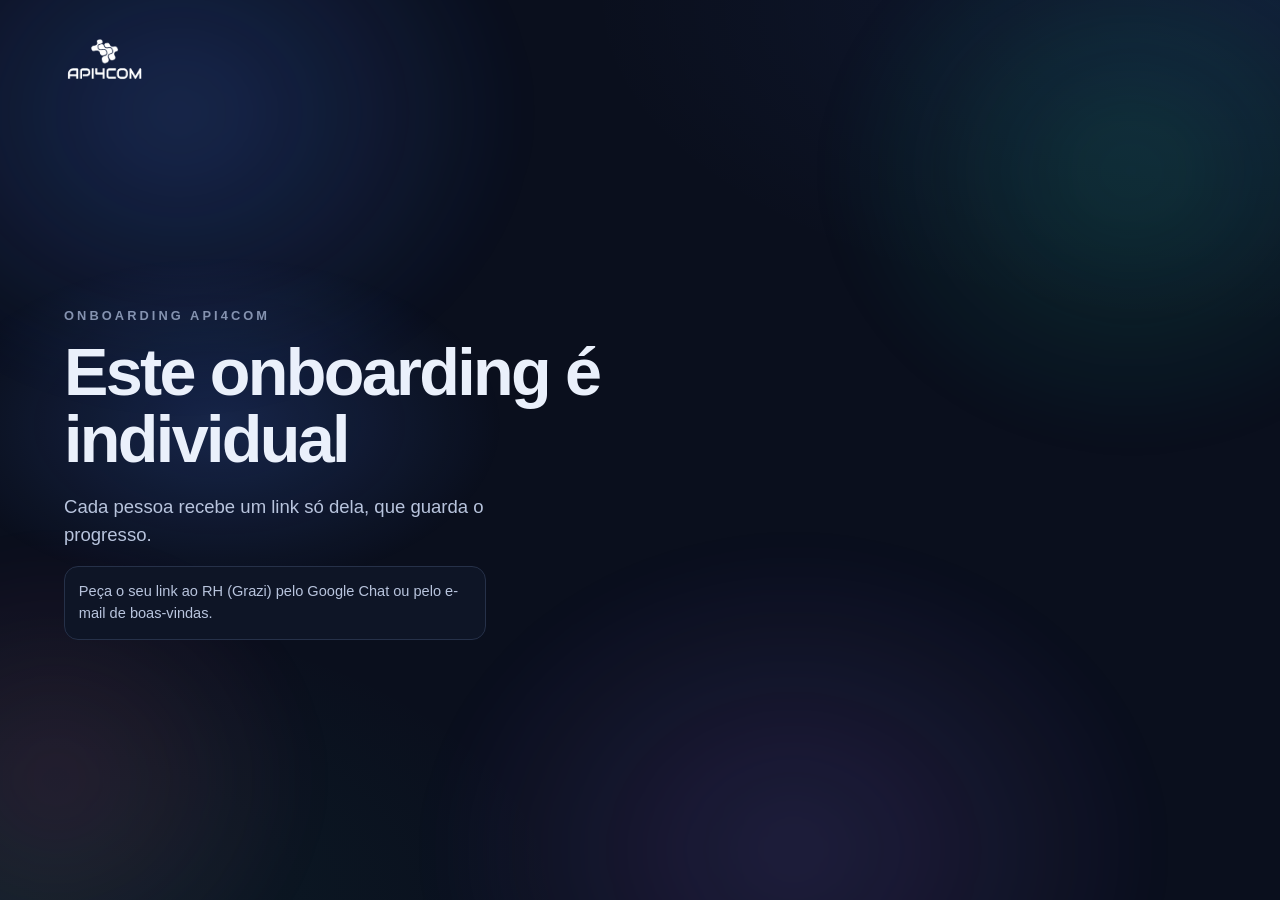
==== commit 67a5296e: "Add files via upload" ====
--- a/index.html
+++ b/index.html
@@ -6,7 +6,7 @@
 <title>Onboarding · API4COM</title>
 
 <!-- SEED: preenchido pelo botão "Finalizar" (conteúdo embutido para todos). -->
-<script id="seed" type="application/json">{"logo":"[data-uri]","n1":{"intro":"Essa é a sua trilha e seu progresso.","highlights":[{"ic":"sales","t":"Copiloto de vendas","d":"integra as ligações ao CRM pra times comerciais venderem melhor."},{"ic":"pin","t":"Fundada em 2019","d":"em Florianópolis, por Ricardo Diniz."},{"ic":"users","t":"+2.500 clientes ativos","d":"empresas que vendem melhor com a gente."},{"ic":"heart","t":"Qualidade no atendimento","d":"prezamos pelo atendimento e pelo suporte."}],"metrics":[{"v":"31","l":"pessoas no time"},{"v":"2019","pre":"desde","l":"no mercado"},{"v":"+2.500","l":"clientes ativos"}],"cultura":["Robustez","Autenticidade","Qualidade de vida","Confiança nas pessoas","Pensar de verdade"],"ritmo":"Leva cerca de 2 horas no total. Não faça de uma vez: hoje a configuração, amanhã cultura e conteúdos, o resto até sexta.","siteUrl":"https://www.api4com.com/","feedzUrl":"https://app.feedz.com.br/organograma"},"n2":{"historia":"","filosofiaIntro":"Pra se dar bem aqui, você precisa compreender a nossa filosofia de trabalho. Ela não se baseia em regras corporativas ou manuais complexos, mas em comportamentos práticos que moldam o nosso dia a dia — estes são alguns deles, e estamos sempre em movimento e estruturando: ","filosofia":[{"chave":"cultura-rejeite-media","exemplo":"Você pega uma tarefa que “já é feita assim”. Em vez de repetir, você pergunta como o melhor do mundo resolveria isso — e propõe a diferença.","pergunta":"Qual foi a última vez que você entregou algo mediano sabendo que dava pra ser melhor? O que te impediu?","t":"Rejeite a média","lead":"Não dá pra construir uma empresa acima da média fazendo tudo de forma mediana.","b":["Diante de qualquer tarefa, pergunte: “como o melhor do mundo resolveria isso?”.","Não é inventar moda nem complicar, é dominar o básico e executar com excelência."]},{"chave":"cultura-chapeu-junior","exemplo":"Na sua primeira reunião técnica, metade das siglas é nova. Você levanta a mão e pede pra explicarem de novo, na frente de todo mundo.","pergunta":"O que você ainda não entendeu desde que chegou e não perguntou por achar que era óbvio?","t":"Vista o “Chapéu de Júnior”","lead":"Sem humildade não há curiosidade e sem curiosidade não existe tecnologia.","b":["Tenha a coragem de levantar a mão e dizer: “não entendi nada, pode explicar de novo?”.","Quem assume a postura de júnior, com vontade real de aprender, cresce mais rápido do que quem finge senioridade."]},{"chave":"cultura-evidencias","exemplo":"A sua liderança propõe um caminho e você discorda. Você traz dado e lógica pra mesa — e a conversa é sobre o problema, não sobre quem falou.","pergunta":"Que evidência você traria hoje pra defender uma ideia sua?","t":"Debata com lógica e evidências","lead":"“O líder falou” ou “o CEO definiu” não encerram discussão. Aqui a gente debate a raiz do problema.","b":["Vale como evidência: dados, lógica matemática e intuição na proporção certa.","Não vale: “sempre foi assim” ou “todo mundo no mercado faz”. Seguir a maioria é abraçar a média."]},{"chave":"cultura-decida-70","exemplo":"Você trava numa escolha pequena esperando ter certeza. A pergunta certa é: dá pra voltar atrás? Se dá, decida agora e aprenda no caminho.","pergunta":"Qual decisão sua está parada esperando uma informação que talvez nunca venha?","t":"Decida rápido com 70% de informação","lead":"Esperar 100% de certeza é lento demais pro mercado. A gente decide com cerca de 70%.","b":["Regra de ouro é a reversibilidade: decisão fácil de voltar atrás → decida rápido, execute e aprenda.","Guarde a cautela e os debates profundos só para as poucas decisões realmente irreversíveis."]},{"chave":"cultura-picos-vales","exemplo":"Você teve um dia de entrega intensa. No dia seguinte o ritmo cai — e tudo bem, é assim que funciona. O que não funciona é fingir pico o tempo todo.","pergunta":"Em que horas do dia você rende mais? A sua agenda respeita isso?","t":"Respeite o ritmo de “Picos e Vales”","lead":"Intensidade não é trabalhar o tempo todo. A produtividade real funciona em ondas.","b":["Picos de alta entrega mental se alternam com vales de descanso e ócio criativo — é assim que se evita o esgotamento.","Flexibilidade pra parar, descansar e estar com a família é uma premissa inegociável."]},{"chave":"cultura-perguntar","exemplo":"Numa conversa difícil, em vez de afirmar que está certa, você pergunta. A conversa muda de lugar e o problema aparece.","pergunta":"Qual pergunta você poderia fazer hoje, no lugar de dar uma resposta?","t":"Use o poder de perguntar","lead":"O controle de uma conversa, alinhamento ou negociação está com quem pergunta, não com quem afirma.","b":["Perguntas inteligentes demonstram humildade e curiosidade prática.","É o jeito mais rápido de desarmar discussões desnecessárias e achar soluções simples pra problemas complexos."]}],"videosCultura":[{"chave":"cultura-video-apresentacao","titulo":"Nossa cultura - Evento Q2","drive":"1gCgu6NKFzbV1Qcg7vvTNHkMwrP4kSoxL","porque":"A nossa cultura contada por quem vive ela, todos os dias. Assista com atenção: é o alicerce de tudo o que você vai fazer aqui."},{"chave":"cultura-video-pratica","titulo":"Nossa cultura - Evento Q3","drive":"1iCQtsw8Xi7rW26v4V23HnhVNstUQ1HGj","porque":"Mais um ângulo da nossa cultura no dia a dia. Ao marcar, você confirma que assistiu e concorda em viver esses princípios."}],"videos":[{"chave":"video-feedbacks","titulo":"Feedbacks como catalisadores de crescimento (Bruno Soares)","yt":"https://www.youtube.com/watch?v=O6WZus34hxs&t","tipo":"video","porque":"Feedback aqui não é evento de fim de ano: é conversa frequente. Este vídeo mostra como receber um sem se defender e como dar um que ajude de verdade."},{"chave":"video-emocoes","titulo":"Emoções no trabalho","yt":"https://www.youtube.com/watch?v=sSOBk0v0viM&t=253s","tipo":"video","porque":"Trabalho é feito de pessoas, e pessoas sentem. Saber o que fazer com a emoção no meio de uma decisão evita boa parte dos conflitos."},{"chave":"jogo-confianca","titulo":"Porquê e como devemos confiar nas pessoas?","yt":"https://brunolemos.github.io/trust/","tipo":"link","url":"https://brunolemos.github.io/trust/","ic":"game","cta":"Abrir o jogo","porque":"Dez minutos de jogo que mostram, na prática, por que confiança é o que faz um time render — e como ela se perde."},{"chave":"video-pigmaliao","titulo":"O efeito Pigmalião","yt":"https://www.youtube.com/watch?v=4aN5TbGW5JA","tipo":"video","porque":"O que esperam de você muda o seu resultado. E o que você espera das pessoas muda o delas."},{"chave":"video-especialista","titulo":"Especialista ou generalista?","yt":"https://www.youtube.com/watch?v=wCPbPMRNnvk","tipo":"video","porque":"A dúvida de carreira que quase todo mundo tem, e por que aqui a gente valoriza quem domina o básico de várias coisas."},{"chave":"video-pensar","titulo":"O esforço desconfortável de pensar","yt":"https://www.youtube.com/watch?v=UBVV8pch1dM","tipo":"video","porque":"Pensar de verdade cansa, e por isso a maioria desvia. Este é o vídeo que explica por que a gente insiste nisso."},{"chave":"video-crescimento","titulo":"Como criar uma verdadeira máquina de crescimento","yt":"https://www.youtube.com/watch?v=tL65dMXG7-M","tipo":"video","porque":"Como uma empresa cresce de verdade, para além de campanha e sorte."},{"chave":"video-llm","titulo":"Large Language Models explained briefly","yt":"https://www.youtube.com/watch?v=LPZh9BOjkQs","tipo":"video","porque":"A gente trabalha com IA no produto e no dia a dia — este vídeo explica, de forma simples e visual, o que são os modelos de linguagem por trás disso."},{"chave":"video-medida","titulo":"Toda medida tem erro (Ledo Vaccaro)","yt":"https://www.youtube.com/watch?v=OI0GdnU3a_s","tipo":"video","porque":"Conecta com o nosso jeito de decidir por evidências: todo número tem uma margem de erro, e saber disso muda como a gente interpreta dados."}],"evento":{"titulo":"Gravações dos nossos eventos de cultura","yt":"","url":"https://drive.google.com/drive/folders/18xyUZ-PeaMNhG6INnkkSwrjJ5T_KnaSS?usp=drive_link","tipo":"link","ic":"folder","cta":"Abrir pasta no Drive"}},"n3":{"beneficios":[{"icon":"cross","cor":"var(--c2)","titulo":"Saúde e bem-estar","desc":"Cuidamos de você por inteiro.","itens":["Plano de Saúde Bradesco (nacional): a empresa custeia 75% do valor para você.","Plano odontológico: disponível após 3 meses de empresa.",{"titulo":"Wellhub (em parceria com a Caju)","subs":[{"t":"Saúde física","d":"Gympass — você paga o plano."}]}]},{"icon":"card","cor":"var(--c1)","titulo":"Caju (VR e home office)","desc":"A gente usa a Caju pra facilitar a sua vida!","itens":["VR: R$ 31,00 por dia útil.","Auxílio HO: R$ 230,00 fixos por mês na categoria de home office."]},{"icon":"cake","cor":"var(--c5)","titulo":"Celebração","desc":"Porque o seu dia merece uma pausa.","itens":["Day off de aniversário."]}],"beneficiosDetalhe":[{"icon":"cross","titulo":"Plano de saúde Bradesco","resumo":"Bradesco Saúde, nacional — a empresa custeia 75%.","pontos":["Cobertura nacional pela Bradesco Saúde.","A API4COM paga 75% da mensalidade; os 25% restantes vêm em folha.","Dá pra incluir dependentes (a parte deles fica por sua conta).","A adesão acontece logo na entrada — o RH te orienta no passo a passo."]},{"icon":"heart","titulo":"Plano odontológico","resumo":"Disponível após 3 meses de casa.","pontos":["Fica disponível depois de 3 meses de empresa.","Cobre consultas, limpeza e os procedimentos do rol odontológico.","Quando completar o período, o RH avisa como aderir."]},{"icon":"star","titulo":"Wellhub (bem-estar)","resumo":"Saúde física pelo app da Caju.","pontos":["Saúde física: Gympass/Wellhub — acesso a academias e apps (o plano é custeado por você).","","",""]},{"icon":"card","titulo":"Vale alimentação (VR)","resumo":"R$713,00 fixo, no cartão Caju.","pontos":["Use onde a bandeira for aceita, pra alimentação e refeição.","",""]},{"icon":"folder","titulo":"Auxílio home office","resumo":"R$ 230,00 fixos por mês pra apoiar o seu setup em casa.","pontos":["R$ 230,00 fixos por mês, na categoria home office da Caju.","Pra ajudar com internet, energia e o que o trabalho remoto pede.","Crédito recorrente — você não precisa pedir todo mês."]},{"icon":"cake","titulo":"Day off de aniversário","resumo":"Um dia de folga pra comemorar o seu aniversário.","pontos":["Pode ser usado durante o ano, então é só escolher uma data e avisar a sua liderança. Ah lembre de incluir na sua agenda! ","É seu — aproveite sem culpa.",""]}],"beneficiosLink":"https://api4com-time.atlassian.net/wiki/x/AYCGD","equipLink":"https://api4com-time.atlassian.net/wiki/x/AQBqE","voucherText":"Para garantir que você comece com tudo, a API4COM disponibiliza um voucher de R$ 1.600,00 para a montagem do seu setup.","equip":[{"nome":"Cadeira de escritório","preco":"R$720,00","link":"https://www.flexform.com.br/cadeiras/cadeiras-de-escritorio/cadeira-dot-all-black?utm_id=22520959654&gclsrc=aw.ds&gad_source=1&gad_campaignid=22510935789&gbraid=0AAAAADN2zX-rwhZ66g3A9ftOvW7E5RMuj&gclid=CjwKCAiAqprNBhB6EiwAMe3yhoYIjpUkYmctgTK7qFSeW2NLekCMV-PntccIqDvrlnEiZ2-cZvgzBxoCckQQAvD_BwE"},{"nome":"Headset com fio USB Logitech H390 Preto","preco":"R$170,00","link":"https://www.mercadolivre.com.br/headset-gamer-logitech-h390-usb-com-microfone-flexivel-preto/p/MLB33152161?pdp_filters=item_id%3AMLB7118937264&from=gshop&matt_tool=96040271&matt_word=&matt_source=google&matt_campaign_id=22090193909&matt_ad_group_id=197094160251&matt_match_type=&matt_network=g&matt_device=c&matt_creative=792355616079&matt_keyword=&matt_ad_position=&matt_ad_type=pla&matt_merchant_id=735128188&matt_product_id=MLB33152161-product&matt_product_partition_id=2455356079415&matt_target_id=pla-2455356079415&cq_src=google_ads&cq_cmp=22090193909&cq_net=g&cq_plt=gp&cq_med=pla&gad_source=1&gad_campaignid=22090193909&gbraid=0AAAAAD93qcC5-g1HbZoYVMWF7xi4uUa4V&gclid=Cj0KCQjwsMLSBhD9ARIsAIpUTDpAS3GZ6wft40-QDWtq1yYRMzpQ0B7B3FLJ4iIPWbZU3Vbf0dqhuAwaAvIuEALw_wcB"},{"nome":"Kit teclado e mouse","preco":"R$135,00","link":"https://www.amazon.com.br/Teclado-Nanoreceptor-Inclusas-Logitech-Teclados/dp/B07643MPGS/ref=asc_df_B07643MPGS?mcid=0fc31ad329d63f15b79cf3a84bff1f06&tag=googleshopp00-20&linkCode=df0&hvadid=709884378379&hvpos=&hvnetw=g&hvrand=17243456548081143089&hvpone=&hvptwo=&hvqmt=&hvdev=c&hvdvcmdl=&hvlocint=&hvlocphy=9102246&hvtargid=pla-811347645793&psc=1&language=pt_BR&gad_source=1"},{"nome":"Segunda tela","preco":"R$540,00","link":"https://www.amazon.com.br/Monitor-Gamer-LG-24MS500-100Hz/dp/B0DF2WSGF6/ref=asc_df_B0DF2WSGF6?mcid=c8cc3c928758340fb4df07419708c5a7&tag=googleshopp00-20&linkCode=df0&hvadid=709884378187&hvpos=&hvnetw=g&hvrand=13686817581852110230&hvpone=&hvptwo=&hvqmt=&hvdev=c&hvdvcmdl=&hvlocint=&hvlocphy=9102246&hvtargid=pla-2375990397741&psc=1&language=pt_BR&gad_source=1"},{"nome":"Suporte de notebook","preco":"R$30","link":"https://www.kalunga.com.br/prod/suporte-paranotebook-plastico-regulavel-preto-reliza-cx-1-un/665969?cq_src=google_ads&cq_cmp=17132301496&cq_con=&cq_term=&cq_med=pla&cq_plac=&cq_net=x&cq_pos=&cq_plt=gp&pcID=3910&gad_source=1&gad_campaignid=17132401165&gbraid=0AAAAADj1B65USj1FwQQ3FRRGakRTZPv5p&gclid=Cj0KCQiAk6rNBhCxARIsAN5mQLut3aFzg1U9flGgFFEO-KpEpl0-B8X2Nz6w0Rklfna5CR7g46JLZ9gaAlBEEALw_wcB"}]},"nfunc":{"ferramentas":[{"chave":"ferramenta-chat","t":"Google Chat: nosso canal de comunicação oficial","lead":"É por aqui que a gente conversa no dia a dia. A regra da casa é uma só: toda mensagem direcionada a você tem resposta até o fim do dia útil.","b":["Não tem a resposta ainda? Responda mesmo assim: \"Oi pessoa, vi aqui a sua mensagem, vou pensar/analisar e te retorno amanhã\". O que não pode é a pessoa ficar sem saber se você leu.","Nas conversas de grupo use as threads, responder dentro da conversa, em vez de mandar cinco mensagens soltas. Assim quem chega depois entende o assunto inteiro.","Se for urgente, deixe claro que é urgente. E se não for, não cobre resposta na hora.\n\nEssa comunicação assíncrona ajuda muito no dia a dia e podemos aproveitar mais alguns recursos aqui, de mandar áudio e vídeo, ajuda muito a não precisar ficar em reuniões o tempo todo. "]},{"chave":"ferramenta-calendar","videoDrive":"1-VJ782BgZHUa8uRVz_UfXjm9VpkHFpPT","t":"Google Agenda: a sua semana é pública! ","lead":"A agenda é como o time sabe quando você está livre, ocupado ou fora. Horário vazio é horário que qualquer pessoa pode ocupar.","b":["Por isso, quando tiver qualquer compromisso como reunião com alguém da empresa, foco, estudo, almoço deixe registrado na agenda. ","Ausências também, como: férias, consulta, viagem, folga, coloque na sua agenda e deixe como ausente para fechar a sua agenda e negar as reuniões agendadas em cima automaticamente.","Sempre que acontecer algum imprevisto no meio do dia, coloque na agenda e avise a sua liderança assim que puder. \n\nGostamos de sempre estar por dentro, a galera coloca no geral quando não vai estar, assim ajuda na organização de todos. "]}],"resumo":{"t":"Como tudo se conecta","lead":"Repare no padrão: quanto mais curto o ciclo, mais operacional; quanto mais longo, mais sobre direção.","linhas":[{"q":"Todo dia","o":"Google Chat e agenda atualizada: Ninguém fica no vácuo e todo mundo fica organizado."},{"q":"Toda semana","o":"Reunião de alinhamento: para onde a empresa está indo. Mais os rituais do seu time."},{"q":"Todo mês","o":"1:1 com a sua liderança: como você está indo, o que trava e o que você precisa."},{"q":"A cada trimestre","o":"Alinhamento cultural presencial: fecha os OKRs antigos, abre os novos, falamos sobre a nossa Cultura e temos um tempo juntos. "}],"fecho":"Se em algum momento você não souber onde levar um assunto, nós estamos sempre abertos para te ouvir, se algo não está legal chame a sua liderança e já resolva. "},"comunicacaoTitle":"Como nos comunicamos","ritmosTitle":"Nossos rituais","treinamentoLabel":"Treinamento","linksTitle":"Conteúdos importantes sobre nosso produto e como as coisas funcionam","chat":"Google Chat","reunioes":[{"t":"Reunião de alinhamento (semanal)","d":"Essa é uma reunião que já é fixa na agenda de todos e o RH já deixou recorrente. ","b":["É uma reunião em que todos da empresa participam e é nesse momento que passamos os recados importantes, comemoramos aniversários, marcos e as coisas boas que acontecem.","Falamos também sobre o rumo dos times e da empresa e os ajustes de caminho que estamos tomando. Apareça com a câmera aberta pra gente se ver, mesmo sendo online.\n\n\nEm momentos específicos no fim dos trimestres e inicio dos novos trimestres essa reunião se transforma na reunião de fechamento de OKRs e na reunião de abertura de OKRs. Em que os times mostram os resultados e os novos objetivos. "]},{"t":"1:1 com a sua liderança","d":"Essa é uma conversa para as duas partes, geralmente mensal.\n\nPara você falar como está se sentindo, o que está travando, o que quer aprender e qual ajuda precisa da liderança. ","b":["É um momento também para você fazer perguntas para a sua liderança, para entender como estão as coisas na empresa, para onde estamos indo e entender melhor as coisas que estão na sua cabeça. ","A responsabilidade é dos dois lados: se passar do mês sem acontecer, marque você, sem esperar completar os 30 dias."]},{"t":"Rituais do seu time","d":"Cada time tem suas cerimônias próprias.","b":["Conheça os rituais do seu time junto com a sua liderança — pergunte quais são, com que frequência acontecem e o que se espera de você.","Alguns que você provavelmente vai ver:","Daily — alinhamentos diários.","Weekly do time — alinhamento semanal para organização das semanas.","Planning e retrospectiva — alinhamento semanal ou quinzenal para organização e priorização do backlog.","A sua liderança te passa os horários e te inclui na agenda."]}],"treinamento":{"titulo":"Alinhamento Cultural - Presencial ","desc":"É um encontro presencial e não obrigatório. Usamos esse tempo juntos para falar sobre a nossa cultura e, junto disso, fazer o fechamento dos OKRs antigos e a abertura dos novos. Depois ainda tem um happy hour, pra aproveitarmos mais esse tempo juntos.","cta":"Veja nossas fotos e vídeos do evento","url":"https://drive.google.com/drive/folders/18xyUZ-PeaMNhG6INnkkSwrjJ5T_KnaSS?usp=sharing"},"links":[{"label":"Central de ajuda","url":"https://ajuda.sacflow.io/api4com/articles/201-como-extrair-o-maximo-da-api4com"},{"label":"Playbook do comercial","url":"https://playbookvendas.lovable.app/"}]},"fim":{"lead":"É isso — você concluiu o onboarding! 🎉 Que bom ter você com a gente. O que vem agora se constrói no dia a dia, com a sua liderança e o time.","marcos":[],"fecho":"Se ficou com alguma dúvida sobre o onboarding ainda, fale com a sua liderança ou com o RH, vamos te ajudar com isso! ","aviso":"Ao concluir, a sua liderança e o RH são avisados automaticamente."},"conteudosChave":{"leitura":{"chave":"leitura-central-ajuda","titulo":"O que faz uma ligação ter qualidade","intro":"Isto aqui é o resumo do que a gente ensina pro cliente — e é o que você precisa saber pra conversar com ele sem passar vergonha.","pontos":["Headset de qualidade não é luxo: com fone ruim a ligação cai, fica muda ou chia, e ninguém descobre o porquê.","Wi-fi é vilão silencioso. Internet por cabo é o que sustenta a qualidade durante as ligações.","Antes de culpar a plataforma, testa-se a conexão: existe um diagnóstico de rede pra isso.","Se o cliente tem time de TI, ele precisa receber o guia de liberação de portas — senão as chamadas caem ou ficam mudas.","O webphone se instala no navegador e se integra ao CRM: a chamada de teste ponta a ponta é o que prova que está tudo certo.","Quem fala com o time de vendas consegue crédito pra testar de graça."],"url":"https://ajuda.sacflow.io/api4com/articles/201-como-extrair-o-maximo-da-api4com","cta":"Ler na central de ajuda"},"cartas":{"titulo":"Cartinhas do CEO (André Denófrio)","desc":"O nosso CEO, André Denófrio, escreve cartinhas sobre o que ele está pensando e para onde a empresa está indo. Dá pra navegar entre as cartinhas já publicadas (próxima e anterior). Tem bastante conteúdo e informações, por isso, leia com calma.","url":"https://api4com.notion.site/carta-ceo-time-120626","cta":"Abrir as cartinhas do CEO"},"objecoes":{"titulo":"Playbook: Objeções do comercial","texto":"Dê uma olhada, como prioridade, na parte de objeções do nosso playbook de vendas — é o que mais aparece no dia a dia de quem fala com cliente e isso vai te ajudar a entender como fazemos as coisas por aqui."}},"playbook":{"intro":"Toda objeção abaixo já apareceu numa ligação de verdade. Passe por todas uma vez — quando aparecer, você já vai ter ouvido.","categorias":[{"categoria":"💰 Preço","items":[{"objecao":"\"Estou achando muito caro\" / \"Salgadinho hein\"","resposta":["Caro comparado com o quê? Qual a tua referência de barato?","Qual o teu alvo de preço? Qual o valor aceitável?"]},{"objecao":"\"No fulano X é R$ 10, consegue fazer esse preço?\"","resposta":["Me conta, por que você não fechou com eles?","Quais são os fatores que pesam na sua decisão? Funcionalidade, preço, qualidade, integração, suporte, bina dinâmica…","Se o teu fator principal for preço e os outros itens não forem tão importantes, talvez a outra ferramenta seja melhor pra ti."]},{"objecao":"Insistência no preço","resposta":["Preço geralmente é um debate que só acontece antes da contratação. Sempre que eu vi um time bom de vendas usar VoIP integrado, os debates depois eram sobre aumentar resultado.","Tu concorda comigo: se o teu time tiver batendo meta, não faz diferença que uma ligação custe R$ 3 ou 4?","Um time de vendas é sobre como eu vendo mais, não sobre como eu enxugo a conta de telefone."]}]},{"categoria":"🏷️ Desconto","items":[{"objecao":"\"Tem como diminuir o preço?\" / \"Tem opção mais em conta?\"","resposta":["Tem! Se você conseguir se comprometer comigo por mais tempo, eu consigo melhorar a condição."]}]},{"categoria":"🔒 LGPD & Dados","items":[{"objecao":"\"Que tipo de dados vocês têm acesso?\"","resposta":["Fora a gravação da ligação, não armazenamos dados sensíveis.","Só consultamos os dados do CRM para integrar a ligação — não pegamos e não guardamos nada.","A gente é sub-operador dos dados. O responsável é o nosso cliente, que faz a interação com a pessoa final. Nós permitimos baixar ou excluir os dados conforme a LGPD."]},{"objecao":"\"Por quanto tempo as gravações ficam salvas?\"","resposta":["Contratualmente armazenamos por 3 meses, porém até hoje não deletamos nenhum arquivo.","Qualquer mudança será comunicada com antecedência."]},{"objecao":"Formulários de segurança / ISO","resposta":["Comum em escritórios de advocacia e empresas com ISO. Precisamos entender quais itens do formulário devemos atender."]}]},{"categoria":"🌐 Internet & Conexão","items":[{"objecao":"\"Minha internet é boa, não preciso de cabo\"","resposta":["A estrutura do Wi-Fi é mais instável que o cabo — não estou dizendo que sua rede é ruim.","Analogia: atravessar o rio nadando vs. pela ponte. Com cabo, a segurança de entrega é muito maior."]},{"objecao":"\"Mas eu ligo pelo Meet/WhatsApp e funciona bem\"","resposta":["Meet e WhatsApp têm banda absurdamente maior. Na telefonia, em algum lugar do Brasil o sinal passa por um par de cobre com limite de ~56 kbps.","Por isso precisamos de headset adequado e cabo — para compensar essa limitação técnica com assertividade no sinal.","O WhatsApp não utiliza a rede de telefonia brasileira para efetuar ligações."]},{"objecao":"\"Meu link é dedicado / fibra\" ou \"Trabalho perto do modem\"","resposta":["Ótimo! Assim fica fácil puxar um cabo. A distância não muda a instabilidade do Wi-Fi."]},{"objecao":"Trabalho remoto — internet é do vendedor","resposta":["Se o vendedor não conseguir ligar ou vender, no final prejudica a empresa.","Dica: compre um cabo para cada um (~R$ 50). Investimento mínimo com retorno enorme em estabilidade.","Já vi empresas colocarem como condição de contratação: internet cabeada obrigatória."]}]},{"categoria":"📞 Completamento de chamadas","items":[{"objecao":"Demora a chamar — demora a escutar o primeiro ring","resposta":["Utilizamos várias operadoras.","A API4COM realiza mais de uma tentativa de discagem na primeira e, se não der, transborda para a segunda e assim por diante — e por isso pode dar a impressão de demora para completar."]},{"objecao":"Liguei do meu celular e tocou direto","resposta":["Neste caso, podemos estar enfrentando um problema temporário com alguma operadora fornecedora. Podemos testar e, se conseguir reproduzir, passar para o suporte.","Ou, como as ligações são feitas em momentos diferentes, podemos estar lidando com: oscilação na rede do cliente, oscilação na rede de destino (sinal de quem está recebendo a ligação), ou o cliente pode estar em área sem sinal (ex: elevador, alguns supermercados...)."]},{"objecao":"Eu ligo pelo WhatsApp e funciona","resposta":["O WhatsApp tem banda absurdamente maior. Na telefonia, em algum lugar do Brasil o sinal passa por um par de cobre com limite de ~56 kbps.","Por isso precisamos de headset adequado e cabo — para compensar essa limitação técnica com assertividade no sinal.","O WhatsApp não utiliza a rede de telefonia brasileira para efetuar ligações."]}]},{"categoria":"🎧 Equipamento","items":[{"objecao":"\"Meu fone é de podcast / foi bem caro\"","resposta":["A Ferrari é um carro excelente, mas pra carregar banana eu prefiro um caminhão feito pra isso.","Um fone de R$ 200 feito para telefonia entrega melhor resultado do que um microfone de podcast, porque são feitos para coisas diferentes.","O áudio de telefonia é comprimido (~50 kbps). Fones específicos captam e enviam o dado do jeito certo."]}]},{"categoria":"📬 Caixa Postal & Voicemail","items":[{"objecao":"\"Ligações na caixa postal estão como atendidas / sendo cobradas\"","resposta":["Caixa postal ≠ Voicemail da Apple. A caixa postal funciona na rede telefônica brasileira. O voicemail da Apple opera na camada de hardware/software da Apple.","Nosso classificador funciona para caixa postal, mas não para voicemail da Apple — e nenhum concorrente tem isso também.","Ligações que caem no voicemail da Apple tecnicamente são \"atendidas\" na camada de telefonia."]}]},{"categoria":"💵 Reembolso","items":[{"objecao":"\"Não vou usar mais, vocês devolvem o crédito?\"","resposta":["O Código de Defesa do Consumidor dá 7 dias para desistir da compra e pedir reembolso. Fora desse prazo, não será devolvido o valor."]}]},{"categoria":"⏳ Não quer testar","items":[{"objecao":"\"Não quero testar, quero saber o preço antes\"","resposta":["Temos esse preço de prateleira (apresentar plano). Como esse valor encaixa no seu orçamento?"]}]},{"categoria":"📞 Time não quer ligar","items":[{"objecao":"\"Meu time não gosta de ligar\"","resposta":["Em vendas geralmente só existem dois caminhos: um time cresce ou morre. Eu nunca vi nenhum crescer sem ligar.","Demonstre preocupação com a carreira do gestor — apresente padrões de sucesso e fracasso que você vê no mercado.","Falo com mais de 160 gerentes de vendas por mês. Posso compartilhar o que funciona e o que não funciona."]}]},{"categoria":"🤖 Discador Preditivo","items":[{"objecao":"\"Por que a API4COM não tem discador preditivo?\"","resposta":["Priorizamos a qualidade das nossas rotas e atuamos em conformidade às regras da Anatel. Chamadas em massa são caracterizadas como spam."]},{"objecao":"Perguntas para o cliente","resposta":["Vocês já trabalharam com discador preditivo antes? Se sim, como foi a experiência?","Se não, questionar sobre o volume de leads e abordagem de vendas.","Você já recebeu ligação de call center? Como foi a experiência?"]},{"objecao":"Rebatendo a experiência de call center","resposta":["É comum nesse tipo de ligação o cliente atender e a ligação cair, porque naquele momento o usuário que estava disponível já não está mais.","Ou a rota de telefonia é ruim e a ligação cai — isso impacta diretamente na experiência do lead.","Se você liga de novo, quem está na outra ponta já está irritado e não vai atender. Isso queima o lead e prejudica a operação."]},{"objecao":"Quando NÃO faz sentido usar preditivo?","resposta":["Venda consultiva","Times pequenos","Volume baixo de leads"]},{"objecao":"Quando PODE fazer sentido?","resposta":["Quando o cliente tem uma pegada de call center","Venda mais robotizada","Volume de leads MUITO alto e leads MUITO frios"]},{"objecao":"Riscos do discador preditivo","resposta":["Muitos discadores são agressivos em preço, o que normalmente impacta na qualidade das rotas de telefonia.","A maioria dos clientes que nos procuram com interesse em preditiva ou que dão churn para testar acabam voltando porque não têm o ganho de produtividade/retorno que esperam."]}]}]},"tarefas":{"cfg-rh-agenda":{"grupo":"primeiro-dia","resp":"Você","texto":"Marque a reunião de boas-vindas com o RH! ","detalhe":"Não espere ser chamado: abra o Google Agenda e agende um horário com a Grazi para conversarem sobre o seu primeiro dia aqui.","links":[{"label":"Abrir o Google Agenda","url":"https://calendar.google.com"},{"label":"","url":""}]},"cfg-oi-geral":{"grupo":"primeiro-dia","resp":"Você","texto":"Dê um oi no canal Geral do Google Chat","detalhe":"A galera vai adorar saber que você já está na ativa! ","links":[{"label":"Abrir o Google Chat","url":"https://chat.google.com"},{"label":"","url":""}]},"cfg-lider-agenda":{"grupo":"primeiro-dia","resp":"Você","texto":"Marque a reunião de boas-vindas com a sua liderança","detalhe":"Aproveite para agendar a reunião com a sua liderança no Google Agenda e fazer os primeiros combinados da semana. ","links":[{"label":"Abrir o Google Agenda","url":"https://calendar.google.com"},{"label":"","url":""}]},"cfg-feedz":{"grupo":"primeiro-dia","resp":"Você","texto":"Faça o seu login na Feedz","detalhe":"Essa é a ferramenta onde a gente acompanha os OKRs, as pesquisas e o organograma. O convite está no seu e-mail.","links":[{"label":"Organograma","url":"https://app.feedz.com.br/organograma"},{"label":"","url":""}]},"cfg-ferramentas-conferir":{"grupo":"ferramentas","resp":"Você","texto":"Quais ferramentas você vai precisar? ","detalhe":"Na reunião com a sua liderança já puxe esse assunto e pergunte quais ferramentas você precisa para o dia-a-dia, ninguém usa todas, mas deixamos a lista abaixo para você saber por onde começar. \n","topicos":["Confirme com a sua liderança quais ferramentas são necessárias para o seu trabalho.","Caso alguma não seja necessária, marque em \"não preciso\".","Depois, solicite os acessos por e-mail para o André Dias e coloque a sua liderança em cópia."],"links":[{"label":"","url":""},{"label":"","url":""}]},"cfg-ia":{"grupo":"ferramentas","resp":"Você","ferramenta":true,"podeDispensar":true,"quem":"André Dias","texto":"Conta de IA (ia@api4com.com)","detalhe":"A conta que dá acesso às ferramentas de IA da empresa.","links":[{"label":"","url":""},{"label":"","url":""}]},"cfg-bitwarden":{"grupo":"ferramentas","resp":"Você","ferramenta":true,"podeDispensar":true,"quem":"André Dias","texto":"Bitwarden","detalhe":"O cofre de senhas: senha compartilhada mora lá, nunca numa mensagem solta.","links":[{"label":"","url":""},{"label":"","url":""}]},"cfg-vpn":{"grupo":"ferramentas","resp":"Você","ferramenta":true,"podeDispensar":true,"quem":"André Dias","texto":"VPN","detalhe":"Necessária para acessar parte dos sistemas internos.","links":[{"label":"","url":""},{"label":"","url":""}]},"cfg-softsuite":{"grupo":"ferramentas","resp":"Você","ferramenta":true,"podeDispensar":true,"quem":"André Dias","texto":"Soft Suite","detalhe":"Sistema interno.","links":[{"label":"","url":""},{"label":"","url":""}]},"cfg-suporte-admin":{"grupo":"ferramentas","resp":"Você","ferramenta":true,"podeDispensar":true,"quem":"André Dias","texto":"Suporte Admin","detalhe":"Painel administrativo do suporte.","links":[{"label":"","url":""},{"label":"","url":""}]},"cfg-sacflow":{"grupo":"ferramentas","resp":"Você","ferramenta":true,"podeDispensar":true,"quem":"André Dias","texto":"Sac Flow","detalhe":"Onde ficam os atendimentos e a central de ajuda.","links":[{"label":"","url":""},{"label":"","url":""}]},"cfg-asaas":{"grupo":"ferramentas","resp":"Você","ferramenta":true,"podeDispensar":true,"quem":"André Dias","texto":"Asaas","detalhe":"Sistema financeiro.","links":[{"label":"","url":""},{"label":"","url":""}]},"cfg-conta-ligacoes":{"grupo":"ferramentas","resp":"Você","ferramenta":true,"podeDispensar":true,"quem":"André Dias","texto":"Conta principal da API4COM (ligações)","detalhe":"A conta que a gente usa para ligar — é o nosso próprio produto.","links":[{"label":"","url":""},{"label":"","url":""}]},"cfg-gemini":{"grupo":"ferramentas","resp":"Você","ferramenta":true,"podeDispensar":true,"quem":"André Dias","texto":"Gemini","detalhe":"A IA do Google, dentro do Workspace.","links":[{"label":"","url":""},{"label":"","url":""}]},"cfg-jira":{"grupo":"ferramentas","resp":"Você","ferramenta":true,"podeDispensar":true,"quem":"Grazi (RH)","texto":"Jira","detalhe":"Onde os times acompanham o trabalho.","links":[{"label":"","url":""},{"label":"","url":""}]},"cfg-confluence":{"grupo":"ferramentas","resp":"Você","ferramenta":true,"podeDispensar":true,"quem":"Grazi (RH)","texto":"Confluence","detalhe":"A base com documentações.","links":[{"label":"","url":""},{"label":"","url":""}]},"cfg-caju-email":{"grupo":"contrato","resp":"RH","texto":"Confirme o e-mail de boas-vindas do Caju","detalhe":"O Caju é o cartão de benefícios: VR e auxílio home office. Avise o RH se recebeu o e-mail e se conseguiu acessar o seu perfil. ","links":[{"label":"","url":""},{"label":"","url":""}]},"cfg-caju-voucher":{"grupo":"contrato","resp":"RH","texto":"Confirme o voucher de equipamentos no Caju","detalhe":"Após conseguir entrar no seu perfil confirme se chegou o valor de R$1600,00 em Adiantamentos. É com ele que você monta o seu setup. Confira o saldo no app e avise o RH.","links":[{"label":"","url":""},{"label":"","url":""}]},"cfg-linkedin":{"bloco":"quem-somos","grupo":"empresa","resp":"Você","texto":"Atualize o seu LinkedIn","detalhe":"Temos um playbook com sugestões de como anunciar que você entrou.","links":[{"label":"Playbook do LinkedIn","url":"https://my-web-drop.lovable.app/api/public/s/playbook-linkedin-api4com-ce8mu"},{"label":"","url":""}]},"cfg-conteudos-rh":{"bloco":"quem-somos","grupo":"empresa","resp":"Você","texto":"Conheça os conteúdos do RH para o time","detalhe":"Políticas, benefícios e o que mais você precisa saber no dia a dia.","links":[{"label":"Abrir","url":"https://api4com-time.atlassian.net/wiki/x/AYAHEQ"},{"label":"","url":""}]}},"n5":{"texto":""},"labels":{"n1_quemsomos":"QUEM SOMOS","n1_numeros":"EM NÚMEROS","n1_cultura":"NOSSA CULTURA","n2_historia":"NOSSA HISTÓRIA","n2_filosofia":"NOSSA FILOSOFIA","n2_filosofia_h":"Como a gente trabalha por aqui","n2_assista":"ASSISTA","n2_assista_h":"Conteúdos que refletem a nossa cultura","n3_beneficios":"SEUS BENEFÍCIOS","n3_beneficios_h":"O que a API4COM oferece pra você","n3_equip":"EQUIPAMENTOS","n3_equip_h":"Monte o seu setup","n3_equip_sug":"Equipamentos sugeridos","n3_ergo":"ERGONOMIA NO HOME OFFICE","n4_progresso":"Seu progresso","cfg_g_primeiro":"Seu primeiro dia","cfg_g_ferramentas":"Ferramentas que você vai usar","cfg_g_contrato":"Confirmação Caju","cfg_g_conteudos":"Pra conhecer a empresa","n4_g_acessos":"Acessos & documentos","n4_g_ferramentas":"Ferramentas do dia a dia"}}</script>
+<script id="seed" type="application/json">{"logo":"[data-uri]","n1":{"intro":"Essa é a sua trilha e seu progresso.","highlights":[{"ic":"sales","t":"Copiloto de vendas","d":"integra as ligações ao CRM pra times comerciais venderem melhor."},{"ic":"pin","t":"Fundada em 2019","d":"em Florianópolis, por Ricardo Diniz."},{"ic":"users","t":"+2.500 clientes ativos","d":"empresas que vendem melhor com a gente."},{"ic":"heart","t":"Qualidade no atendimento","d":"prezamos pelo atendimento e pelo suporte."}],"metrics":[{"v":"31","l":"pessoas no time"},{"v":"2019","pre":"desde","l":"no mercado"},{"v":"+2.500","l":"clientes ativos"}],"cultura":["Brio","Fome de entender","Autenticidade","Orientação ao Resultado","Confiabilidade","Agilidade"],"ritmo":"Leva cerca de 2 horas no total. Não faça de uma vez: hoje a configuração, amanhã cultura e conteúdos, o resto até sexta.","siteUrl":"https://www.api4com.com/","feedzUrl":"https://app.feedz.com.br/organograma"},"n2":{"historia":"","filosofiaIntro":"Pra se dar bem aqui, você precisa compreender a nossa filosofia de trabalho. Ela não se baseia em regras corporativas ou manuais complexos, mas em valores práticos que moldam o nosso dia a dia. Estes são os seis: ","filosofia":[{"chave":"cultura-brio","t":"Brio","lead":"Brio é não aceitar a versão menor de si mesmo: querer ter orgulho do próprio trabalho.","b":["Ônus e bônus andam juntos: quem colhe o resultado também carrega o peso.","Coragem de palco: critique participando, não da arquibancada.","Pedir ajuda é responsabilidade, não fraqueza.","Não combina: decidir por medo, ficar na plateia, aceitar a média, ser passageiro."],"pergunta":"Em que momento da última semana você foi passageiro, quando podia ter sido motorista?"},{"chave":"cultura-fome-entender","t":"Fome de entender","lead":"Curiosidade com intenção: não se contentar com a primeira resposta e querer saber por que as coisas acontecem.","b":["Pensamento crítico: “o líder falou” não encerra a discussão.","Escuta ativa: ouça pela interpretação mais generosa antes de responder.","Vontade de testar, em vez de supor.","Não combina: conformismo, presumir a intenção do outro, julgar antes de entender, “porque sim”."],"pergunta":"Qual foi a última vez que você aceitou uma resposta sem entender o porquê dela?"},{"chave":"cultura-autenticidade","t":"Autenticidade","lead":"Intenção, prática e a percepção dos outros, alinhadas, sem máscaras.","b":["Fale das pessoas o mesmo que você fala com elas.","Cada um responde pelas consequências do que faz: a IA apoia, mas o resultado é de quem entrega.","Todo mundo aqui é tratado como adulto.","Não combina: terceirizar responsabilidade, “a IA que fez”, agradar com máscara, falar pelas costas."],"pergunta":"Tem algo que você diria sobre alguém do time e ainda não disse para a pessoa?"},{"chave":"cultura-resultado","t":"Orientação ao Resultado","lead":"Resultado acima de conveniência, ego e conforto, com o impacto no cliente como destino final.","b":["Feche a conta inteira, não só a parte fácil.","Antes de dar algo por resolvido: resolveu? pra quem? como a gente sabe que resolveu?","Aqui não se mede trabalho por hora: não há hora extra nem controle de horas.","Não combina: “a minha parte eu fiz”, “isso não é meu departamento”, burocracia sem ganho claro."],"pergunta":"Na sua última entrega, como você soube que o problema do cliente foi mesmo resolvido?"},{"chave":"cultura-confiabilidade","t":"Confiabilidade","lead":"O cliente pode contar com a gente, principalmente quando alguma coisa dá errado.","b":["Discorde com clareza na hora da decisão; depois dela, comprometa-se com a execução.","Ser confiável vale dos dois lados da porta: para quem está fora e para quem está dentro.","Capriche onde faz diferença: o servidor não pode cair, o botão de enviar não precisa de duas horas de ajuste.","Não combina: descaso com o cliente, prometer o que não dá pra cumprir, guardar discordância."],"pergunta":"Teve alguma decisão recente em que você discordou e não falou?"},{"chave":"cultura-agilidade","t":"Agilidade","lead":"Tirar da frente o que trava a entrega quando processo, papel ou plano deixam de servir. Não é pressa.","b":["Os quatro valores do Manifesto Ágil (2001), adotados sem mudança.","E um quinto, nosso: impacto acima de estética, convenções e burocracia.","Não combina: seguir plano obsoleto, processo pelo processo, esperar o plano perfeito, não correr risco."],"pergunta":"Que processo você seguiu nesta semana sem saber direito para que ele serve?"}],"videosCultura":[{"chave":"cultura-video-apresentacao","titulo":"Nossa cultura - Evento Q2","drive":"1gCgu6NKFzbV1Qcg7vvTNHkMwrP4kSoxL","porque":"A nossa cultura contada por quem vive ela, todos os dias. Assista com atenção: é o alicerce de tudo o que você vai fazer aqui."},{"chave":"cultura-video-pratica","titulo":"Nossa cultura - Evento Q3","drive":"1iCQtsw8Xi7rW26v4V23HnhVNstUQ1HGj","porque":"Mais um ângulo da nossa cultura no dia a dia. Ao marcar, você confirma que assistiu e concorda em viver esses princípios."}],"videos":[{"chave":"video-feedbacks","titulo":"Feedbacks como catalisadores de crescimento (Bruno Soares)","yt":"https://www.youtube.com/watch?v=O6WZus34hxs&t","tipo":"video","porque":"Feedback aqui não é evento de fim de ano: é conversa frequente. Este vídeo mostra como receber um sem se defender e como dar um que ajude de verdade."},{"chave":"video-emocoes","titulo":"Emoções no trabalho","yt":"https://www.youtube.com/watch?v=sSOBk0v0viM&t=253s","tipo":"video","porque":"Trabalho é feito de pessoas, e pessoas sentem. Saber o que fazer com a emoção no meio de uma decisão evita boa parte dos conflitos."},{"chave":"jogo-confianca","titulo":"Porquê e como devemos confiar nas pessoas?","yt":"https://brunolemos.github.io/trust/","tipo":"link","url":"https://brunolemos.github.io/trust/","ic":"game","cta":"Abrir o jogo","porque":"Dez minutos de jogo que mostram, na prática, por que confiança é o que faz um time render, e como ela se perde."},{"chave":"video-pigmaliao","titulo":"O efeito Pigmalião","yt":"https://www.youtube.com/watch?v=4aN5TbGW5JA","tipo":"video","porque":"O que esperam de você muda o seu resultado. E o que você espera das pessoas muda o delas."},{"chave":"video-especialista","titulo":"Especialista ou generalista?","yt":"https://www.youtube.com/watch?v=wCPbPMRNnvk","tipo":"video","porque":"A dúvida de carreira que quase todo mundo tem, e por que aqui a gente valoriza quem domina o básico de várias coisas."},{"chave":"video-pensar","titulo":"O esforço desconfortável de pensar","yt":"https://www.youtube.com/watch?v=UBVV8pch1dM","tipo":"video","porque":"Pensar de verdade cansa, e por isso a maioria desvia. Este é o vídeo que explica por que a gente insiste nisso."},{"chave":"video-crescimento","titulo":"Como criar uma verdadeira máquina de crescimento","yt":"https://www.youtube.com/watch?v=tL65dMXG7-M","tipo":"video","porque":"Como uma empresa cresce de verdade, para além de campanha e sorte."},{"chave":"video-llm","titulo":"Large Language Models explained briefly","yt":"https://www.youtube.com/watch?v=LPZh9BOjkQs","tipo":"video","porque":"A gente trabalha com IA no produto e no dia a dia. Este vídeo explica, de forma simples e visual, o que são os modelos de linguagem por trás disso."},{"chave":"video-medida","titulo":"Toda medida tem erro (Ledo Vaccaro)","yt":"https://www.youtube.com/watch?v=OI0GdnU3a_s","tipo":"video","porque":"Conecta com o nosso jeito de decidir por evidências: todo número tem uma margem de erro, e saber disso muda como a gente interpreta dados."}],"evento":{"titulo":"Gravações dos nossos eventos de cultura","yt":"","url":"https://drive.google.com/drive/folders/18xyUZ-PeaMNhG6INnkkSwrjJ5T_KnaSS?usp=drive_link","tipo":"link","ic":"folder","cta":"Abrir pasta no Drive"},"deckCultura":{"chave":"cultura-deck-q4","titulo":"O código de cultura, por inteiro","lead":"Os seis slides anteriores são o resumo. Na apresentação está o código inteiro, com os exemplos de cada valor e os aprofundamentos que não cabem aqui:","itens":["Brio: a humildade do brio e como a gente trata saúde mental no time.","Fome de entender: escuta ativa na prática, com a ferramenta de “rebobinar a fita”.","Autenticidade: de quem é a responsabilidade quando a IA faz parte do trabalho.","Orientação ao Resultado: jornada sem controle de horas e as duas heurísticas de decisão.","Confiabilidade: como separar o que precisa ser robusto do que é capricho supérfluo.","Agilidade: os quatro valores do Manifesto Ágil e o quinto, que é nosso."],"url":"https://apresentacao-cultura-q4-2026.vercel.app/apresentador-6a9d1d","cta":"Abrir a apresentação"}},"n3":{"beneficios":[{"icon":"cross","cor":"var(--c2)","titulo":"Saúde e bem-estar","desc":"Cuidamos de você por inteiro.","itens":["Plano de Saúde Bradesco (nacional): a empresa custeia 75% do valor para você.","Plano odontológico: disponível após 3 meses de empresa.",{"titulo":"Wellhub (em parceria com a Caju)","subs":[{"t":"Saúde física","d":"Gympass: você paga o plano."}]}]},{"icon":"card","cor":"var(--c1)","titulo":"Caju (VR e home office)","desc":"A gente usa a Caju pra facilitar a sua vida!","itens":["VR: R$ 31,00 por dia útil.","Auxílio HO: R$ 230,00 fixos por mês na categoria de home office."]},{"icon":"cake","cor":"var(--c5)","titulo":"Celebração","desc":"Porque o seu dia merece uma pausa.","itens":["Day off de aniversário."]}],"beneficiosDetalhe":[{"icon":"cross","titulo":"Plano de saúde Bradesco","resumo":"Bradesco nacional, sem coparticipação. A empresa paga 75% do seu.","pontos":["Cobertura nacional pela Bradesco Saúde.","A API4COM paga 75% da mensalidade; os 25% restantes vêm em folha.","Dá pra incluir dependentes (a parte deles fica por sua conta).","Fica disponível depois dos 3 meses de experiência. Quando o período terminar, o RH te orienta na adesão."],"maisUrl":"materiais/beneficios/plano-saude.html"},{"icon":"heart","titulo":"Plano odontológico","resumo":"A empresa paga 100% do seu. Vem junto com o plano de saúde.","pontos":["Fica disponível depois de 3 meses de empresa.","Cobre consultas, limpeza e os procedimentos do rol odontológico.","Quando completar o período, o RH avisa como aderir."],"maisUrl":"materiais/beneficios/plano-odontologico.html"},{"icon":"card","titulo":"Vale alimentação (VR)","resumo":"R$ 713,00 fixos por mês no cartão Caju, sem desconto em folha.","pontos":["Use onde a bandeira for aceita, pra alimentação e refeição.","O crédito cai até o penúltimo dia útil do mês, às vezes um pouco antes.","Não há nenhum desconto em folha: o valor é integral."],"maisUrl":"materiais/beneficios/vale-alimentacao.html"},{"icon":"folder","titulo":"Auxílio home office","resumo":"R$ 230,00 fixos por mês, no mesmo dia do vale alimentação.","pontos":["R$ 230,00 fixos por mês, na categoria home office da Caju.","Pra ajudar com internet, energia e o que o trabalho remoto pede.","Crédito recorrente: você não precisa pedir todo mês.","Cai junto com o vale alimentação, no mesmo dia."],"maisUrl":"materiais/beneficios/auxilio-home-office.html"},{"icon":"star","titulo":"Wellhub (bem-estar)","resumo":"Academias, estúdios e apps de bem-estar pela rede Wellhub.","pontos":["Saúde física: Gympass/Wellhub: acesso a academias e apps (o plano é custeado por você).","","",""],"maisUrl":"materiais/beneficios/wellhub.html"},{"icon":"cake","titulo":"Day off de aniversário","resumo":"Um dia de folga por ano, na data que você escolher.","pontos":["Pode ser usado durante o ano, então é só escolher uma data e avisar a sua liderança. Ah lembre de incluir na sua agenda! ","É seu: aproveite sem culpa.",""],"maisUrl":"materiais/beneficios/day-off.html"},{"icon":"pin","titulo":"Woba (coworking)","resumo":"Coworkings pra você trabalhar fora de casa, sem custo nenhum. Mais de 3.000 espaços em 400 cidades, tem perto de quem mora em qualquer estado.","pontos":["Já está valendo pra todo o time, more onde morar.","Você reserva pelo app e cada dia conta como uma diária, paga pela empresa.","A referência é usar 1 ou 2 vezes por semana.","Não vai usar? Cancele com 48h de antecedência: a empresa paga por diária reservada."],"maisUrl":"materiais/beneficios/woba.html"}],"beneficiosLink":"https://api4com-time.atlassian.net/wiki/x/AYCGD","equipLink":"materiais/beneficios/voucher-equipamentos.html","voucherText":"Para garantir que você comece com tudo, a API4COM disponibiliza um voucher de R$ 1.600,00 para a montagem do seu setup.","equip":[{"nome":"Cadeira de escritório","preco":"R$720,00","link":"https://www.flexform.com.br/cadeiras/cadeiras-de-escritorio/cadeira-dot-all-black?utm_id=22520959654&gclsrc=aw.ds&gad_source=1&gad_campaignid=22510935789&gbraid=0AAAAADN2zX-rwhZ66g3A9ftOvW7E5RMuj&gclid=CjwKCAiAqprNBhB6EiwAMe3yhoYIjpUkYmctgTK7qFSeW2NLekCMV-PntccIqDvrlnEiZ2-cZvgzBxoCckQQAvD_BwE"},{"nome":"Headset com fio USB Logitech H390 Preto","preco":"R$170,00","link":"https://www.mercadolivre.com.br/headset-gamer-logitech-h390-usb-com-microfone-flexivel-preto/p/MLB33152161?pdp_filters=item_id%3AMLB7118937264&from=gshop&matt_tool=96040271&matt_word=&matt_source=google&matt_campaign_id=22090193909&matt_ad_group_id=197094160251&matt_match_type=&matt_network=g&matt_device=c&matt_creative=792355616079&matt_keyword=&matt_ad_position=&matt_ad_type=pla&matt_merchant_id=735128188&matt_product_id=MLB33152161-product&matt_product_partition_id=2455356079415&matt_target_id=pla-2455356079415&cq_src=google_ads&cq_cmp=22090193909&cq_net=g&cq_plt=gp&cq_med=pla&gad_source=1&gad_campaignid=22090193909&gbraid=0AAAAAD93qcC5-g1HbZoYVMWF7xi4uUa4V&gclid=Cj0KCQjwsMLSBhD9ARIsAIpUTDpAS3GZ6wft40-QDWtq1yYRMzpQ0B7B3FLJ4iIPWbZU3Vbf0dqhuAwaAvIuEALw_wcB"},{"nome":"Kit teclado e mouse","preco":"R$135,00","link":"https://www.amazon.com.br/Teclado-Nanoreceptor-Inclusas-Logitech-Teclados/dp/B07643MPGS/ref=asc_df_B07643MPGS?mcid=0fc31ad329d63f15b79cf3a84bff1f06&tag=googleshopp00-20&linkCode=df0&hvadid=709884378379&hvpos=&hvnetw=g&hvrand=17243456548081143089&hvpone=&hvptwo=&hvqmt=&hvdev=c&hvdvcmdl=&hvlocint=&hvlocphy=9102246&hvtargid=pla-811347645793&psc=1&language=pt_BR&gad_source=1"},{"nome":"Segunda tela","preco":"R$540,00","link":"https://www.amazon.com.br/Monitor-Gamer-LG-24MS500-100Hz/dp/B0DF2WSGF6/ref=asc_df_B0DF2WSGF6?mcid=c8cc3c928758340fb4df07419708c5a7&tag=googleshopp00-20&linkCode=df0&hvadid=709884378187&hvpos=&hvnetw=g&hvrand=13686817581852110230&hvpone=&hvptwo=&hvqmt=&hvdev=c&hvdvcmdl=&hvlocint=&hvlocphy=9102246&hvtargid=pla-2375990397741&psc=1&language=pt_BR&gad_source=1"},{"nome":"Suporte de notebook","preco":"R$30","link":"https://www.kalunga.com.br/prod/suporte-paranotebook-plastico-regulavel-preto-reliza-cx-1-un/665969?cq_src=google_ads&cq_cmp=17132301496&cq_con=&cq_term=&cq_med=pla&cq_plac=&cq_net=x&cq_pos=&cq_plt=gp&pcID=3910&gad_source=1&gad_campaignid=17132401165&gbraid=0AAAAADj1B65USj1FwQQ3FRRGakRTZPv5p&gclid=Cj0KCQiAk6rNBhCxARIsAN5mQLut3aFzg1U9flGgFFEO-KpEpl0-B8X2Nz6w0Rklfna5CR7g46JLZ9gaAlBEEALw_wcB"}],"salario":{"icon":"card","titulo":"Salário","resumo":"Quando o dinheiro cai e onde ver o holerite.","pontos":["O pagamento cai sempre até o 5º dia útil do mês.","Na sua conta do Itaú.","O holerite fica disponível na Caju."]}},"nfunc":{"ferramentas":[{"chave":"ferramenta-chat","t":"Google Chat: nosso canal de comunicação oficial","lead":"É por aqui que a gente conversa no dia a dia. A regra da casa é uma só: toda mensagem direcionada a você tem resposta até o fim do dia útil.","b":["Não tem a resposta ainda? Responda mesmo assim: \"Oi pessoa, vi aqui a sua mensagem, vou pensar/analisar e te retorno amanhã\". O que não pode é a pessoa ficar sem saber se você leu.","Nas conversas de grupo use as threads, responder dentro da conversa, em vez de mandar cinco mensagens soltas. Assim quem chega depois entende o assunto inteiro.","Se for urgente, deixe claro que é urgente. E se não for, não cobre resposta na hora.\n\nEssa comunicação assíncrona ajuda muito no dia a dia e podemos aproveitar mais alguns recursos aqui, de mandar áudio e vídeo, ajuda muito a não precisar ficar em reuniões o tempo todo. "]},{"chave":"ferramenta-calendar","videoDrive":"1-VJ782BgZHUa8uRVz_UfXjm9VpkHFpPT","t":"Google Agenda: a sua semana é pública! ","lead":"A agenda é como o time sabe quando você está livre, ocupado ou fora. Horário vazio é horário que qualquer pessoa pode ocupar.","b":["Por isso, quando tiver qualquer compromisso como reunião com alguém da empresa, foco, estudo, almoço deixe registrado na agenda. ","Ausências também, como: férias, consulta, viagem, folga, coloque na sua agenda e deixe como ausente para fechar a sua agenda e negar as reuniões agendadas em cima automaticamente.","Sempre que acontecer algum imprevisto no meio do dia, coloque na agenda e avise a sua liderança assim que puder. \n\nGostamos de sempre estar por dentro, a galera coloca no geral quando não vai estar, assim ajuda na organização de todos. "]}],"resumo":{"t":"Como tudo se conecta","lead":"Repare no padrão: quanto mais curto o ciclo, mais operacional; quanto mais longo, mais sobre direção.","linhas":[{"q":"Todo dia","o":"Google Chat e agenda atualizada: Ninguém fica no vácuo e todo mundo fica organizado."},{"q":"Toda semana","o":"Reunião de alinhamento: para onde a empresa está indo. Mais os rituais do seu time."},{"q":"Todo mês","o":"1:1 com a sua liderança: como você está indo, o que trava e o que você precisa."},{"q":"A cada trimestre","o":"Alinhamento cultural presencial: fecha os OKRs antigos, abre os novos, falamos sobre a nossa Cultura e temos um tempo juntos. "}],"fecho":"Se em algum momento você não souber onde levar um assunto, nós estamos sempre abertos para te ouvir, se algo não está legal chame a sua liderança e já resolva. "},"comunicacaoTitle":"Como nos comunicamos","ritmosTitle":"Nossos rituais","treinamentoLabel":"Treinamento","linksTitle":"Conteúdos importantes sobre nosso produto e como as coisas funcionam","chat":"Google Chat","reunioes":[{"t":"Reunião de alinhamento (semanal)","d":"Essa é uma reunião que já é fixa na agenda de todos e o RH já deixou recorrente. ","b":["É uma reunião em que todos da empresa participam e é nesse momento que passamos os recados importantes, comemoramos aniversários, marcos e as coisas boas que acontecem.","Falamos também sobre o rumo dos times e da empresa e os ajustes de caminho que estamos tomando. Apareça com a câmera aberta pra gente se ver, mesmo sendo online.\n\n\nEm momentos específicos no fim dos trimestres e inicio dos novos trimestres essa reunião se transforma na reunião de fechamento de OKRs e na reunião de abertura de OKRs. Em que os times mostram os resultados e os novos objetivos. "]},{"t":"1:1 com a sua liderança","d":"Essa é uma conversa para as duas partes, geralmente mensal.\n\nPara você falar como está se sentindo, o que está travando, o que quer aprender e qual ajuda precisa da liderança. ","b":["É um momento também para você fazer perguntas para a sua liderança, para entender como estão as coisas na empresa, para onde estamos indo e entender melhor as coisas que estão na sua cabeça. ","A responsabilidade é dos dois lados: se passar do mês sem acontecer, marque você, sem esperar completar os 30 dias."]},{"t":"Rituais do seu time","d":"Cada time tem suas cerimônias próprias.","b":["Conheça os rituais do seu time junto com a sua liderança: pergunte quais são, com que frequência acontecem e o que se espera de você.","Alguns que você provavelmente vai ver:","Daily: alinhamentos diários.","Weekly do time: alinhamento semanal para organização das semanas.","Planning e retrospectiva: alinhamento semanal ou quinzenal para organização e priorização do backlog.","A sua liderança te passa os horários e te inclui na agenda."]}],"treinamento":{"titulo":"Alinhamento Cultural - Presencial ","desc":"É um encontro presencial e não obrigatório. Usamos esse tempo juntos para falar sobre a nossa cultura e, junto disso, fazer o fechamento dos OKRs antigos e a abertura dos novos. Depois ainda tem um happy hour, pra aproveitarmos mais esse tempo juntos.","cta":"Veja nossas fotos e vídeos do evento","url":"https://drive.google.com/drive/folders/18xyUZ-PeaMNhG6INnkkSwrjJ5T_KnaSS?usp=sharing"},"links":[{"label":"Central de ajuda","url":"https://ajuda.sacflow.io/api4com/articles/201-como-extrair-o-maximo-da-api4com"},{"label":"Playbook do comercial","url":"https://playbookvendas.lovable.app/"}]},"fim":{"lead":"É isso: você concluiu o onboarding! 🎉 Que bom ter você com a gente. O que vem agora se constrói no dia a dia, com a sua liderança e o time.","marcos":[],"fecho":"Se ficou com alguma dúvida sobre o onboarding ainda, fale com a sua liderança ou com o RH, vamos te ajudar com isso! ","aviso":"Ao concluir, a sua liderança e o RH são avisados automaticamente."},"conteudosChave":{"leitura":{"chave":"leitura-central-ajuda","titulo":"O que faz uma ligação ter qualidade","intro":"Isto aqui é o resumo do que a gente ensina pro cliente, e é o que você precisa saber pra conversar com ele sem passar vergonha.","pontos":["Headset de qualidade não é luxo: com fone ruim a ligação cai, fica muda ou chia, e ninguém descobre o porquê.","Wi-fi é vilão silencioso. Internet por cabo é o que sustenta a qualidade durante as ligações.","Antes de culpar a plataforma, testa-se a conexão: existe um diagnóstico de rede pra isso.","Se o cliente tem time de TI, ele precisa receber o guia de liberação de portas, senão as chamadas caem ou ficam mudas.","O webphone se instala no navegador e se integra ao CRM: a chamada de teste ponta a ponta é o que prova que está tudo certo.","Quem fala com o time de vendas consegue crédito pra testar de graça."],"url":"https://ajuda.sacflow.io/api4com/articles/201-como-extrair-o-maximo-da-api4com","cta":"Ler na central de ajuda"},"cartas":{"titulo":"Cartinhas do CEO (André Denófrio)","desc":"O nosso CEO, André Denófrio, escreve cartinhas sobre o que ele está pensando e para onde a empresa está indo. Dá pra navegar entre as cartinhas já publicadas (próxima e anterior). Tem bastante conteúdo e informações, por isso, leia com calma.","url":"https://api4com.notion.site/carta-ceo-time-120626","cta":"Abrir as cartinhas do CEO"},"objecoes":{"titulo":"Playbook: Objeções do comercial","texto":"Dê uma olhada, como prioridade, na parte de objeções do nosso playbook de vendas: é o que mais aparece no dia a dia de quem fala com cliente e isso vai te ajudar a entender como fazemos as coisas por aqui."}},"playbook":{"intro":"Toda objeção abaixo já apareceu numa ligação de verdade. Passe por todas uma vez: quando aparecer, você já vai ter ouvido.","categorias":[{"categoria":"💰 Preço","items":[{"objecao":"\"Estou achando muito caro\" / \"Salgadinho hein\"","resposta":["Caro comparado com o quê? Qual a tua referência de barato?","Qual o teu alvo de preço? Qual o valor aceitável?"]},{"objecao":"\"No fulano X é R$ 10, consegue fazer esse preço?\"","resposta":["Me conta, por que você não fechou com eles?","Quais são os fatores que pesam na sua decisão? Funcionalidade, preço, qualidade, integração, suporte, bina dinâmica…","Se o teu fator principal for preço e os outros itens não forem tão importantes, talvez a outra ferramenta seja melhor pra ti."]},{"objecao":"Insistência no preço","resposta":["Preço geralmente é um debate que só acontece antes da contratação. Sempre que eu vi um time bom de vendas usar VoIP integrado, os debates depois eram sobre aumentar resultado.","Tu concorda comigo: se o teu time tiver batendo meta, não faz diferença que uma ligação custe R$ 3 ou 4?","Um time de vendas é sobre como eu vendo mais, não sobre como eu enxugo a conta de telefone."]}]},{"categoria":"🏷️ Desconto","items":[{"objecao":"\"Tem como diminuir o preço?\" / \"Tem opção mais em conta?\"","resposta":["Tem! Se você conseguir se comprometer comigo por mais tempo, eu consigo melhorar a condição."]}]},{"categoria":"🔒 LGPD & Dados","items":[{"objecao":"\"Que tipo de dados vocês têm acesso?\"","resposta":["Fora a gravação da ligação, não armazenamos dados sensíveis.","Só consultamos os dados do CRM para integrar a ligação. Não pegamos e não guardamos nada.","A gente é sub-operador dos dados. O responsável é o nosso cliente, que faz a interação com a pessoa final. Nós permitimos baixar ou excluir os dados conforme a LGPD."]},{"objecao":"\"Por quanto tempo as gravações ficam salvas?\"","resposta":["Contratualmente armazenamos por 3 meses, porém até hoje não deletamos nenhum arquivo.","Qualquer mudança será comunicada com antecedência."]},{"objecao":"Formulários de segurança / ISO","resposta":["Comum em escritórios de advocacia e empresas com ISO. Precisamos entender quais itens do formulário devemos atender."]}]},{"categoria":"🌐 Internet & Conexão","items":[{"objecao":"\"Minha internet é boa, não preciso de cabo\"","resposta":["A estrutura do Wi-Fi é mais instável que o cabo. Não estou dizendo que sua rede é ruim.","Analogia: atravessar o rio nadando vs. pela ponte. Com cabo, a segurança de entrega é muito maior."]},{"objecao":"\"Mas eu ligo pelo Meet/WhatsApp e funciona bem\"","resposta":["Meet e WhatsApp têm banda absurdamente maior. Na telefonia, em algum lugar do Brasil o sinal passa por um par de cobre com limite de ~56 kbps.","Por isso precisamos de headset adequado e cabo, para compensar essa limitação técnica com assertividade no sinal.","O WhatsApp não utiliza a rede de telefonia brasileira para efetuar ligações."]},{"objecao":"\"Meu link é dedicado / fibra\" ou \"Trabalho perto do modem\"","resposta":["Ótimo! Assim fica fácil puxar um cabo. A distância não muda a instabilidade do Wi-Fi."]},{"objecao":"Trabalho remoto: internet é do vendedor","resposta":["Se o vendedor não conseguir ligar ou vender, no final prejudica a empresa.","Dica: compre um cabo para cada um (~R$ 50). Investimento mínimo com retorno enorme em estabilidade.","Já vi empresas colocarem como condição de contratação: internet cabeada obrigatória."]}]},{"categoria":"📞 Completamento de chamadas","items":[{"objecao":"Demora a chamar: demora a escutar o primeiro ring","resposta":["Utilizamos várias operadoras.","A API4COM realiza mais de uma tentativa de discagem na primeira e, se não der, transborda para a segunda e assim por diante, e por isso pode dar a impressão de demora para completar."]},{"objecao":"Liguei do meu celular e tocou direto","resposta":["Neste caso, podemos estar enfrentando um problema temporário com alguma operadora fornecedora. Podemos testar e, se conseguir reproduzir, passar para o suporte.","Ou, como as ligações são feitas em momentos diferentes, podemos estar lidando com: oscilação na rede do cliente, oscilação na rede de destino (sinal de quem está recebendo a ligação), ou o cliente pode estar em área sem sinal (ex: elevador, alguns supermercados...)."]},{"objecao":"Eu ligo pelo WhatsApp e funciona","resposta":["O WhatsApp tem banda absurdamente maior. Na telefonia, em algum lugar do Brasil o sinal passa por um par de cobre com limite de ~56 kbps.","Por isso precisamos de headset adequado e cabo, para compensar essa limitação técnica com assertividade no sinal.","O WhatsApp não utiliza a rede de telefonia brasileira para efetuar ligações."]}]},{"categoria":"🎧 Equipamento","items":[{"objecao":"\"Meu fone é de podcast / foi bem caro\"","resposta":["A Ferrari é um carro excelente, mas pra carregar banana eu prefiro um caminhão feito pra isso.","Um fone de R$ 200 feito para telefonia entrega melhor resultado do que um microfone de podcast, porque são feitos para coisas diferentes.","O áudio de telefonia é comprimido (~50 kbps). Fones específicos captam e enviam o dado do jeito certo."]}]},{"categoria":"📬 Caixa Postal & Voicemail","items":[{"objecao":"\"Ligações na caixa postal estão como atendidas / sendo cobradas\"","resposta":["Caixa postal ≠ Voicemail da Apple. A caixa postal funciona na rede telefônica brasileira. O voicemail da Apple opera na camada de hardware/software da Apple.","Nosso classificador funciona para caixa postal, mas não para voicemail da Apple, e nenhum concorrente tem isso também.","Ligações que caem no voicemail da Apple tecnicamente são \"atendidas\" na camada de telefonia."]}]},{"categoria":"💵 Reembolso","items":[{"objecao":"\"Não vou usar mais, vocês devolvem o crédito?\"","resposta":["O Código de Defesa do Consumidor dá 7 dias para desistir da compra e pedir reembolso. Fora desse prazo, não será devolvido o valor."]}]},{"categoria":"⏳ Não quer testar","items":[{"objecao":"\"Não quero testar, quero saber o preço antes\"","resposta":["Temos esse preço de prateleira (apresentar plano). Como esse valor encaixa no seu orçamento?"]}]},{"categoria":"📞 Time não quer ligar","items":[{"objecao":"\"Meu time não gosta de ligar\"","resposta":["Em vendas geralmente só existem dois caminhos: um time cresce ou morre. Eu nunca vi nenhum crescer sem ligar.","Demonstre preocupação com a carreira do gestor: apresente padrões de sucesso e fracasso que você vê no mercado.","Falo com mais de 160 gerentes de vendas por mês. Posso compartilhar o que funciona e o que não funciona."]}]},{"categoria":"🤖 Discador Preditivo","items":[{"objecao":"\"Por que a API4COM não tem discador preditivo?\"","resposta":["Priorizamos a qualidade das nossas rotas e atuamos em conformidade às regras da Anatel. Chamadas em massa são caracterizadas como spam."]},{"objecao":"Perguntas para o cliente","resposta":["Vocês já trabalharam com discador preditivo antes? Se sim, como foi a experiência?","Se não, questionar sobre o volume de leads e abordagem de vendas.","Você já recebeu ligação de call center? Como foi a experiência?"]},{"objecao":"Rebatendo a experiência de call center","resposta":["É comum nesse tipo de ligação o cliente atender e a ligação cair, porque naquele momento o usuário que estava disponível já não está mais.","Ou a rota de telefonia é ruim e a ligação cai, e isso impacta diretamente na experiência do lead.","Se você liga de novo, quem está na outra ponta já está irritado e não vai atender. Isso queima o lead e prejudica a operação."]},{"objecao":"Quando NÃO faz sentido usar preditivo?","resposta":["Venda consultiva","Times pequenos","Volume baixo de leads"]},{"objecao":"Quando PODE fazer sentido?","resposta":["Quando o cliente tem uma pegada de call center","Venda mais robotizada","Volume de leads MUITO alto e leads MUITO frios"]},{"objecao":"Riscos do discador preditivo","resposta":["Muitos discadores são agressivos em preço, o que normalmente impacta na qualidade das rotas de telefonia.","A maioria dos clientes que nos procuram com interesse em preditiva ou que dão churn para testar acabam voltando porque não têm o ganho de produtividade/retorno que esperam."]}]}]},"tarefas":{"cfg-rh-agenda":{"grupo":"primeiro-dia","resp":"Você","texto":"Marque a reunião de boas-vindas com o RH! ","detalhe":"Não espere ser chamado: abra o Google Agenda e agende um horário com a Grazi para conversarem sobre o seu primeiro dia aqui.","links":[{"label":"Abrir o Google Agenda","url":"https://calendar.google.com"},{"label":"","url":""}]},"cfg-oi-geral":{"grupo":"primeiro-dia","resp":"Você","texto":"Dê um oi no canal Geral do Google Chat","detalhe":"A galera vai adorar saber que você já está na ativa! ","links":[{"label":"Abrir o Google Chat","url":"https://chat.google.com"},{"label":"","url":""}]},"cfg-lider-agenda":{"grupo":"primeiro-dia","resp":"Você","texto":"Marque a reunião de boas-vindas com a sua liderança","detalhe":"Aproveite para agendar a reunião com a sua liderança no Google Agenda e fazer os primeiros combinados da semana. ","links":[{"label":"Abrir o Google Agenda","url":"https://calendar.google.com"},{"label":"","url":""}]},"cfg-feedz":{"grupo":"primeiro-dia","resp":"Você","texto":"Faça o seu login na Feedz","detalhe":"Essa é a ferramenta onde a gente acompanha os OKRs, as pesquisas e o organograma. O convite está no seu e-mail.","links":[{"label":"Organograma","url":"https://app.feedz.com.br/organograma"},{"label":"","url":""}]},"cfg-ferramentas-conferir":{"grupo":"ferramentas","resp":"Você","texto":"Quais ferramentas você vai precisar? ","detalhe":"Ninguém usa todas. Combine com a sua liderança quais você vai precisar e peça as suas num e-mail só.","topicos":["Converse com a sua liderança sobre quais ferramentas você vai usar.","Marque aqui as que você precisa.","Monte o e-mail e envie com a sua liderança em cópia."],"links":[{"label":"","url":""},{"label":"","url":""}]},"cfg-ia":{"grupo":"ferramentas","resp":"Você","ferramenta":true,"podeDispensar":true,"quem":"André Dias","texto":"Conta de IA (ia@api4com.com)","detalhe":"A conta que dá acesso às ferramentas de IA da empresa.","links":[{"label":"","url":""},{"label":"","url":""}]},"cfg-bitwarden":{"grupo":"ferramentas","resp":"Você","ferramenta":true,"podeDispensar":true,"quem":"André Dias","texto":"Bitwarden","detalhe":"O cofre de senhas: senha compartilhada mora lá, nunca numa mensagem solta.","links":[{"label":"","url":""},{"label":"","url":""}]},"cfg-vpn":{"grupo":"ferramentas","resp":"Você","ferramenta":true,"podeDispensar":true,"quem":"André Dias","texto":"VPN","detalhe":"Necessária para acessar parte dos sistemas internos.","links":[{"label":"","url":""},{"label":"","url":""}]},"cfg-softsuite":{"grupo":"ferramentas","resp":"Você","ferramenta":true,"podeDispensar":true,"quem":"André Dias","texto":"Soft Suite","detalhe":"Sistema interno.","links":[{"label":"","url":""},{"label":"","url":""}]},"cfg-suporte-admin":{"grupo":"ferramentas","resp":"Você","ferramenta":true,"podeDispensar":true,"quem":"André Dias","texto":"Suporte Admin","detalhe":"Painel administrativo do suporte.","links":[{"label":"","url":""},{"label":"","url":""}]},"cfg-sacflow":{"grupo":"ferramentas","resp":"Você","ferramenta":true,"podeDispensar":true,"quem":"André Dias","texto":"Sac Flow","detalhe":"Onde ficam os atendimentos e a central de ajuda.","links":[{"label":"","url":""},{"label":"","url":""}]},"cfg-asaas":{"grupo":"ferramentas","resp":"Você","ferramenta":true,"podeDispensar":true,"quem":"André Dias","texto":"Asaas","detalhe":"Sistema financeiro.","links":[{"label":"","url":""},{"label":"","url":""}]},"cfg-conta-ligacoes":{"grupo":"ferramentas","resp":"Você","ferramenta":true,"podeDispensar":true,"quem":"André Dias","texto":"Conta principal da API4COM (ligações)","detalhe":"A conta que a gente usa para ligar: é o nosso próprio produto.","links":[{"label":"","url":""},{"label":"","url":""}]},"cfg-gemini":{"grupo":"ferramentas","resp":"Você","ferramenta":true,"podeDispensar":true,"quem":"André Dias","texto":"Gemini","detalhe":"A IA do Google, dentro do Workspace.","links":[{"label":"","url":""},{"label":"","url":""}]},"cfg-jira":{"grupo":"ferramentas","resp":"Você","ferramenta":true,"podeDispensar":true,"quem":"Grazi (RH)","texto":"Jira","detalhe":"Onde os times acompanham o trabalho.","links":[{"label":"","url":""},{"label":"","url":""}]},"cfg-confluence":{"grupo":"ferramentas","resp":"Você","ferramenta":true,"podeDispensar":true,"quem":"Grazi (RH)","texto":"Confluence","detalhe":"A base com documentações.","links":[{"label":"","url":""},{"label":"","url":""}]},"cfg-caju-email":{"grupo":"contrato","resp":"RH","texto":"Confirme o e-mail de boas-vindas do Caju","detalhe":"O Caju é o cartão de benefícios: VR e auxílio home office. Avise o RH se recebeu o e-mail e se conseguiu acessar o seu perfil. ","links":[{"label":"","url":""},{"label":"","url":""}]},"cfg-caju-voucher":{"grupo":"contrato","resp":"RH","texto":"Confirme o voucher de equipamentos no Caju","detalhe":"Após conseguir entrar no seu perfil confirme se chegou o valor de R$1600,00 em Adiantamentos. É com ele que você monta o seu setup. Confira o saldo no app e avise o RH.","links":[{"label":"","url":""},{"label":"","url":""}]},"cfg-linkedin":{"bloco":"quem-somos","grupo":"empresa","resp":"Você","texto":"Atualize o seu LinkedIn","detalhe":"Temos um playbook com sugestões de como anunciar que você entrou.","links":[{"label":"Playbook do LinkedIn","url":"materiais/playbook-linkedin.html"},{"label":"","url":""}]},"cfg-conteudos-rh":{"bloco":"quem-somos","grupo":"empresa","resp":"Você","texto":"Conheça os conteúdos do RH para o time","detalhe":"Políticas, benefícios e o que mais você precisa saber no dia a dia.","links":[{"label":"Abrir","url":"https://api4com-time.atlassian.net/wiki/x/AYAHEQ"},{"label":"","url":""}]}},"n5":{"texto":""},"labels":{"n1_quemsomos":"QUEM SOMOS","n1_numeros":"EM NÚMEROS","n1_cultura":"NOSSA CULTURA","n2_historia":"NOSSA HISTÓRIA","n2_filosofia":"NOSSA FILOSOFIA","n2_filosofia_h":"Como a gente trabalha por aqui","n2_assista":"ASSISTA","n2_assista_h":"Conteúdos que refletem a nossa cultura","n3_beneficios":"SEUS BENEFÍCIOS","n3_beneficios_h":"O que a API4COM oferece pra você","n3_equip":"EQUIPAMENTOS","n3_equip_h":"Monte o seu setup","n3_equip_sug":"Equipamentos sugeridos","n3_ergo":"ERGONOMIA NO HOME OFFICE","n4_progresso":"Seu progresso","cfg_g_primeiro":"Seu primeiro dia","cfg_g_ferramentas":"Ferramentas que você vai usar","cfg_g_contrato":"Confirmação Caju","cfg_g_conteudos":"Pra conhecer a empresa","n4_g_acessos":"Acessos & documentos","n4_g_ferramentas":"Ferramentas do dia a dia"}}</script>
 
 <style>
 /* ============================================================
@@ -37,20 +37,21 @@
   --leitura:760px;   /* prosa: decks e texto corrido */
   --larga:1240px;    /* a tela de conteúdo: slides, grades e cards */
   --lateral:300px;
-  /* o espaçamento sai do mesmo base da letra: em tela baixa tudo comprime junto */
-  --s1:calc(var(--base)*.29); --s2:calc(var(--base)*.57); --s3:calc(var(--base)*.86);
-  --s4:calc(var(--base)*1.14); --s5:calc(var(--base)*1.43); --s6:calc(var(--base)*1.71);
-  --s8:calc(var(--base)*2.29); --s12:calc(var(--base)*3.43);
+  /* o espaçamento tem escala própria: assim a letra cresce sem a margem junto */
+  --s1:calc(var(--esp)*.29); --s2:calc(var(--esp)*.57); --s3:calc(var(--esp)*.86);
+  --s4:calc(var(--esp)*1.14); --s5:calc(var(--esp)*1.43); --s6:calc(var(--esp)*1.71);
+  --s8:calc(var(--esp)*2.29); --s12:calc(var(--esp)*3.43);
 
   /* -- Tipografia (12/14/16/20/28/40) -- */
   /* ESCALA ÚNICA — cinco papéis, um valor base que acompanha a altura da janela.
      Em qualquer tela a hierarquia é a mesma e toda página usa o mesmo tamanho. */
-  --base: clamp(11px, 1.5vh, 15px);
-  --t-titulo:   calc(var(--base) * 1.9);   /* título do slide         */
-  --t-sub:      calc(var(--base) * 1.1);   /* frase de apoio          */
+  --base: clamp(12px, 1.62vh, 17px);   /* tipografia */
+  --esp:  clamp(11px, 1.35vh, 14px);   /* respiro — cresce menos que a letra */
+  --t-titulo:   calc(var(--base) * 2.15);  /* título do slide         */
+  --t-sub:      calc(var(--base) * 1.18);  /* frase de apoio          */
   --t-texto:    var(--base);               /* o conteúdo              */
-  --t-etiqueta: calc(var(--base) * .8);    /* ETIQUETA EM CAIXA ALTA  */
-  --t-legenda:  calc(var(--base) * .8);    /* observações e legendas  */
+  --t-etiqueta: calc(var(--base) * .92);   /* ETIQUETA EM CAIXA ALTA  */
+  --t-legenda:  calc(var(--base) * .88);   /* observações e legendas  */
   /* os nomes antigos viram apelidos dos papéis, pra não haver dois tamanhos
      para a mesma coisa em cantos diferentes do CSS */
   --t-xs:var(--t-legenda); --t-sm:var(--t-texto); --t-md:var(--t-texto);
@@ -251,8 +252,6 @@
 .st-tempo .ic-svg{width:15px;height:15px}
 .muted-link{color:var(--ink-3);text-decoration:underline;background:none;font-size:var(--t-xs)}
 .muted-link:hover{color:var(--ink-2)}
-.deck-fim{margin-top:var(--s8);display:flex;justify-content:center}
-.deck-fim .btn{box-shadow:0 10px 28px rgba(34,201,163,.45)}
 /* foco por teclado precisa ser visível */
 .btn:focus-visible,.side-item:focus-visible,.task-toggle:focus-visible,.deck-arrow:focus-visible,.frow-btn:focus-visible,.node:focus-visible{
   outline:3px solid var(--brand);outline-offset:3px;border-radius:var(--r)}
@@ -262,7 +261,7 @@
 .sheet-top .st-ic{width:38px;height:38px;border-radius:11px;display:grid;place-items:center;color:#fff;background:var(--nc,var(--brand))}
 .sheet-top .st-ic .ic-svg{width:20px;height:20px}
 .sheet-top .st-title{flex:1;min-width:0;font-weight:750;font-size:var(--t-lg);letter-spacing:-.01em;overflow:hidden;text-overflow:ellipsis;white-space:nowrap}
-.sheet-body{flex:1;overflow-y:auto;padding:var(--s8);-webkit-overflow-scrolling:touch}
+.sheet-body{flex:1;overflow-y:auto;padding:var(--s6) var(--s8);-webkit-overflow-scrolling:touch}
 .sheet-body:has(.deck){overflow:hidden}
 .sheet-inner{max-width:var(--larga);margin:0 auto;min-height:100%}
 /* quando a tela é um carrossel, ele ocupa a altura toda: as setas ficam
@@ -274,6 +273,9 @@
    imagens juntos, então a proporção do slide não muda */
 .deck-palco{flex:1;min-height:0;display:flex;flex-direction:column;scrollbar-gutter:stable}
 .deck-palco > .deck-slide:only-of-type{flex:1;min-height:0}
+/* o card de vídeo é um div como o .deck-top, então :only-of-type não serve;
+   e a margem automática impediria o esticamento — centraliza por align-self */
+.deck-palco > .vcard{flex:1;min-height:0;align-self:center;width:100%;margin:0}
 /* se nem no tamanho mínimo couber, a rolagem volta — melhor rolar que cortar */
 .deck-palco.rola{overflow-y:auto}
 .sheet-foot{display:flex;align-items:center;justify-content:space-between;gap:var(--s4);padding:var(--s4) max(var(--s8), (100% - var(--larga))/2);border-top:1px solid var(--line);background:var(--bg-2)}
@@ -311,7 +313,11 @@
 
 /* vídeos (facade) */
 .videos-grid{display:grid;grid-template-columns:repeat(2,1fr);gap:var(--s8) var(--s4)}
-.vcard{display:flex;flex-direction:column;gap:var(--s2)}
+.vcard{display:flex;flex-direction:column;gap:var(--s2);min-height:0}
+/* o vídeo cresce pro tamanho que couber; o cartão de link não precisa */
+.deck .vcard{justify-content:center}
+.deck .vcard > .vthumb{flex:1;min-height:0;width:auto;max-width:100%;margin-inline:auto}
+.deck .vcard > .vlink{flex:0 1 auto;height:min(42vh,320px);width:auto;max-width:100%;margin-inline:auto}
 .vthumb{position:relative;aspect-ratio:16/9;border-radius:var(--r);overflow:hidden;background:#0b1220 center/cover no-repeat;cursor:pointer;border:1px solid var(--line);box-shadow:var(--sh-sm)}
 .vthumb::after{content:"";position:absolute;inset:0;background:linear-gradient(180deg,transparent 40%,rgba(0,0,0,.45));transition:.15s;pointer-events:none}
 .vthumb:hover::after{background:linear-gradient(180deg,transparent 30%,rgba(0,0,0,.35))}
@@ -349,6 +355,40 @@
 .benef-grid{display:grid;grid-template-columns:repeat(2,1fr);gap:var(--s4);margin:var(--s4) 0;align-items:stretch}
 .benef{position:relative;display:flex;flex-direction:column;background:linear-gradient(180deg,var(--surface),var(--bg-2));border:1px solid var(--line);border-radius:var(--r-lg);padding:var(--s6);box-shadow:var(--sh-sm);overflow:hidden}
 .benef::before{content:"";position:absolute;top:0;left:0;right:0;height:3px;background:var(--bc,var(--brand))}
+/* painel: todos os benefícios numa tela, cada um com a sua página */
+.bgrade{display:grid;grid-template-columns:repeat(auto-fit,minmax(min(100%,230px),1fr));
+  gap:var(--s4);margin-top:var(--s5)}
+.bcard{display:flex;flex-direction:column;min-width:0;padding:var(--s4);
+  background:var(--surface);border-radius:var(--r-lg);box-shadow:inset 0 0 0 1px var(--line);
+  transition:border-color .15s,transform .15s}
+.bcard:hover{box-shadow:inset 0 0 0 1px rgba(245,165,36,.45);transform:translateY(-2px)}
+.bcard-topo{display:flex;align-items:center;gap:var(--s3);margin-bottom:var(--s2)}
+.bcard-ic{flex:none;width:calc(var(--base)*2.1);height:calc(var(--base)*2.1);border-radius:10px;
+  display:grid;place-items:center;color:var(--c3);background:rgba(245,165,36,.14)}
+.bcard-ic .ic-svg{width:calc(var(--base)*1.35);height:calc(var(--base)*1.35)}
+.bcard-nome{font-size:calc(var(--base)*1.18);font-weight:800;letter-spacing:-.015em;
+  line-height:1.2;margin:0;min-width:0}
+.bcard-linha{font-size:calc(var(--base)*1.02);color:var(--ink-2);line-height:1.45;margin:0 0 var(--s4)}
+.bcard-link{margin-top:auto;display:inline-flex;align-items:center;gap:7px;align-self:flex-start;
+  font-size:calc(var(--base)*.98);font-weight:700;color:var(--brand);text-decoration:none}
+.bcard-link .ic-svg{width:13px;height:13px}
+.bcard-link:hover{text-decoration:underline}
+
+/* dois benefícios lado a lado, cada um na sua coluna */
+.benef-par{display:grid;grid-template-columns:repeat(auto-fit,minmax(min(100%,360px),1fr));gap:var(--s6);align-items:start;margin-top:var(--s4)}
+.benef-card{display:flex;flex-direction:column;min-width:0}
+/* leva pra página do benefício, em aba nova */
+.benef-mais{display:inline-flex;align-items:center;gap:8px;margin-top:var(--s4);align-self:flex-start;
+  font-size:calc(var(--base) * 1.05);font-weight:700;color:var(--brand);
+  background:rgba(76,130,255,.12);box-shadow:inset 0 0 0 1px rgba(76,130,255,.3);
+  padding:9px 15px;border-radius:999px;text-decoration:none;transition:.15s}
+.benef-mais:hover{background:rgba(76,130,255,.2)}
+.benef-mais .ic-svg{width:15px;height:15px;flex:none}
+.benef-nome{font-size:calc(var(--base) * 1.5);font-weight:800;letter-spacing:-.015em;margin:0;line-height:1.2}
+.benef-resumo{font-size:calc(var(--base) * 1.22);color:var(--ink-2);line-height:1.5;margin:0 0 var(--s4)}
+.benef-par .benef-list li{font-size:calc(var(--base) * 1.22);line-height:1.5}
+.benef-par .benef-ic{width:calc(var(--base) * 3.2);height:calc(var(--base) * 3.2)}
+.benef-par .benef-desc{font-size:calc(var(--base) * 1.05)}
 .benef-head{display:flex;align-items:center;gap:var(--s3);margin-bottom:var(--s3)}
 .benef-ic{flex:none;width:42px;height:42px;border-radius:12px;display:grid;place-items:center;color:var(--bc,var(--brand));background:color-mix(in srgb, var(--bc, var(--brand)) 16%, transparent)}
 .benef-ic .ic-svg{width:22px;height:22px}
@@ -447,7 +487,13 @@
 /* num slide de tarefas quem manda é a lista, não o cabeçalho: o título e a
    frase recuam pra não engolir os cards */
 .deck-tarefas .deck-title{margin:var(--s1) 0 var(--s2)}
-.deck-tarefas .deck-lead{max-width:88ch;margin-bottom:var(--s1)}
+/* o slide do primeiro dia tem folga: o espaço que sobrava vira respiro entre
+   o cabeçalho e as tarefas, e entre uma tarefa e outra */
+.deck-tarefas:not(:has(.ferr-colunas)) .deck-title{margin:var(--s2) 0 var(--s3)}
+.deck-tarefas:not(:has(.ferr-colunas)) .deck-lead{margin-bottom:var(--s6)}
+.deck-tarefas:not(:has(.ferr-colunas)) .tasks-deck{gap:var(--s5)}
+.deck-tarefas:not(:has(.ferr-colunas)) .tasks-deck .task{padding:var(--s4)}
+.deck-tarefas .deck-lead{max-width:88ch;margin-bottom:var(--s3)}
 .deck-tarefas .tasks-deck .task{padding:var(--s2) var(--s3)}
 .deck-tarefas .tasks-deck .task-detail{margin-top:3px}
 .deck-tarefas .deck-lead{margin-bottom:var(--s5)}
@@ -462,11 +508,56 @@
 .tasks-deck .task-detail{margin-top:4px;font-size:var(--t-sm)}
 /* cada grupo ocupa a largura toda e as ferramentas se espalham em colunas:
    12 itens em 9 linhas faziam deste o slide mais alto da trilha */
+/* os três passos, em linha */
+.ferr-passos{list-style:none;margin:var(--s5) 0 var(--s2);padding:0;counter-reset:fp;
+  display:grid;grid-template-columns:repeat(auto-fit,minmax(min(100%,240px),1fr));gap:var(--s4) var(--s6)}
+.ferr-passos li{display:flex;gap:var(--s2);align-items:flex-start;
+  font-size:var(--t-texto);color:var(--ink-2);line-height:1.45}
+.ferr-passos li::before{counter-increment:fp;content:counter(fp);flex:none;
+  width:calc(var(--base)*1.5);height:calc(var(--base)*1.5);border-radius:50%;
+  background:rgba(165,121,255,.16);color:var(--c4);
+  font-size:calc(var(--base)*.82);font-weight:800;display:grid;place-items:center;margin-top:2px}
+
+/* cada ferramenta é uma marcação: uma decisão, não dois botões */
+.fchip{display:flex;align-items:center;gap:var(--s3);width:100%;text-align:left;
+  padding:calc(var(--esp)*.95) var(--s4);border-radius:var(--r);
+  background:var(--bg-2);box-shadow:inset 0 0 0 1px var(--line);
+  min-height:calc(var(--base)*3);transition:.14s;cursor:pointer}
+.fchip:hover{box-shadow:inset 0 0 0 1px var(--ink-3)}
+.fchip-box{flex:none;width:calc(var(--base)*1.35);height:calc(var(--base)*1.35);
+  border-radius:6px;display:grid;place-items:center;
+  background:var(--surface-2);box-shadow:inset 0 0 0 1px var(--line);color:transparent}
+.fchip-box .ic-svg{width:calc(var(--base)*.9);height:calc(var(--base)*.9);stroke-width:3}
+.fchip-nome{flex:1;min-width:0;font-size:var(--t-texto);font-weight:600;line-height:1.3}
+.fchip-selo{flex:none;font-size:var(--t-legenda);font-weight:700;color:var(--ink-3)}
+
+.fchip.quer{background:rgba(76,130,255,.1);box-shadow:inset 0 0 0 1px rgba(76,130,255,.5)}
+.fchip.quer .fchip-box{background:var(--brand);box-shadow:none;color:#fff}
+.fchip.on{background:rgba(34,201,163,.09);box-shadow:inset 0 0 0 1px rgba(34,201,163,.4)}
+.fchip.on .fchip-box{background:var(--c2);box-shadow:none;color:#04231b}
+.fchip.on .fchip-selo{color:var(--c2)}
+.fchip.na{opacity:.5}
+.fchip.na .fchip-nome{text-decoration:line-through}
+
+.ferr-ok{display:flex;align-items:center;gap:var(--s2);margin-top:var(--s4);
+  font-size:var(--t-texto);font-weight:650;color:var(--c2)}
+.ferr-ok .ic-svg{width:calc(var(--base)*1.1);height:calc(var(--base)*1.1)}
+.pedido-acoes{display:flex;gap:var(--s3);margin-top:var(--s3)}
+
+/* orientação (não é tarefa): título em cima, explicação e passos lado a lado */
+.ferr-guia{background:var(--surface);border:1px solid var(--line);border-radius:var(--r-lg);
+  padding:var(--s3) var(--s4);margin-top:var(--s1)}
+.ferr-guia h4{margin:0 0 var(--s2);font-size:var(--t-texto);font-weight:750;letter-spacing:-.01em}
+.ferr-guia-cols{display:grid;grid-template-columns:repeat(auto-fit,minmax(min(100%,340px),1fr));
+  gap:0 var(--s6);align-items:start}
+.ferr-guia p{margin:0;font-size:var(--t-texto);color:var(--ink-2);line-height:1.5}
+.ferr-guia ul{margin:0;padding-left:1.1em;display:grid;gap:4px}
+.ferr-guia li{font-size:var(--t-texto);color:var(--ink-2);line-height:1.5}
 .ferr-colunas{margin-top:var(--s1)}
-.ferr-grade{display:grid;grid-template-columns:repeat(auto-fill,minmax(248px,1fr));gap:var(--s2) var(--s3)}
+.ferr-grade{display:grid;grid-template-columns:repeat(auto-fill,minmax(300px,1fr));gap:var(--s3) var(--s4)}
 .ferr-grade .frow-nome{min-width:0}
 .ferr-grade .frow-btn{white-space:nowrap}
-.ferr-pedido{margin-top:var(--s3)}
+.ferr-pedido{margin-top:var(--s6)}
 .task-group .tg-head{display:flex;align-items:center;gap:var(--s3);margin-bottom:var(--s4)}
 .task-group .tg-ic{flex:none;width:2.3em;height:2.3em;border-radius:10px;display:grid;place-items:center;color:var(--c4);background:rgba(165,121,255,.14)}
 .task-group .tg-ic .ic-svg{width:18px;height:18px}
@@ -635,9 +726,9 @@
 .deck{max-width:100%;margin:0 auto;position:relative;padding:0 72px}
 .deck .vcard{max-width:900px;margin-left:auto;margin-right:auto;background:linear-gradient(180deg,var(--surface),var(--bg-2));border:1px solid var(--line);border-radius:var(--r-xl);padding:var(--s8);box-shadow:var(--sh)}
 .deck .vobrig{font-size:var(--t-sm);font-weight:800;letter-spacing:.1em;color:var(--c4);margin:0 0 var(--s3)}
-.deck .vtitle{font-size:var(--t-xl);font-weight:800;letter-spacing:-.02em;line-height:1.2;min-height:0;margin-bottom:var(--s3)}
+.deck .vtitle{font-size:var(--t-titulo);font-weight:800;letter-spacing:-.02em;line-height:1.15;min-height:0;margin-bottom:var(--s4);flex:none}
 .deck .vtitle .vstar .ic-svg{width:22px;height:22px;margin-top:3px}
-.deck .vporque{font-size:var(--t-lg);color:var(--ink);line-height:1.45;margin:0 0 var(--s5)}
+.deck .vporque{font-size:var(--t-sub);color:var(--ink-2);line-height:1.5;margin:0 0 var(--s5);flex:none}
 .deck .vsub{font-size:var(--t-sm);margin-top:10px}
 .deck .vcheck{font-size:var(--t-md);padding:11px 18px;margin-top:var(--s4)}
 .deck-arrow{position:absolute;top:50%;transform:translateY(-50%);width:48px;height:48px;border-radius:50%;display:grid;place-items:center;font-size:22px;font-weight:800;line-height:1;background:var(--surface-2);border:1px solid var(--line);color:var(--ink);cursor:pointer;box-shadow:var(--sh);z-index:6;transition:background .15s,border-color .15s,transform .15s}
@@ -654,9 +745,35 @@
 .deck-slide{background:linear-gradient(180deg,var(--surface),var(--bg-2));border:1px solid var(--line);border-radius:var(--r-xl);padding:var(--s6) var(--s8);box-shadow:var(--sh);
   min-height:0;display:flex;flex-direction:column;justify-content:safe center}
 .deck-num{font-size:var(--t-etiqueta);font-weight:800;color:var(--c2);letter-spacing:.1em}
-.deck-title{font-size:var(--t-titulo);line-height:1.15;letter-spacing:-.025em;margin:var(--s2) 0 var(--s4)}
-.deck-lead{font-size:var(--t-sub);color:var(--ink-2);line-height:1.5;margin-bottom:var(--s5)}
+/* o número do valor é marca de capítulo, não etiqueta: pode ser grande */
+/* SLIDE DE APRESENTAÇÃO: pouco conteúdo, tela inteira, tipografia maior.
+   Sem brilho colorido no card: o fundo fica limpo. */
+.deck-apresentacao{position:relative;padding:var(--s6) var(--s8)}
+.deck-apresentacao .deck-num{font-size:calc(var(--base)*1.02);letter-spacing:.14em;display:block;margin-bottom:calc(var(--esp)*.3)}
+.deck-apresentacao .deck-title{font-size:calc(var(--base)*2.5);line-height:1.08;
+  margin:0 0 var(--s6)}
+.deck-apresentacao .deck-lead{font-size:calc(var(--base)*1.3);line-height:1.5;
+  color:var(--ink);margin-bottom:var(--s8);max-width:60ch}
+.deck-apresentacao .deck-list li,
+.deck-apresentacao .deck-resumo li{font-size:calc(var(--base)*1.1);line-height:1.5}
+.deck-apresentacao .deck-list{gap:var(--s4);margin-bottom:var(--s6)}
+.deck-apresentacao .deck-caixa{padding:var(--s5);margin-top:var(--s5)}
+.deck-apresentacao .deck-caixa p{font-size:calc(var(--base)*1.06)}
+.deck-apresentacao .deck-rot{font-size:calc(var(--base)*.86)}
+.deck-apresentacao .deck-aceite{margin-top:var(--s8);padding-top:var(--s5)}
+.deck-apresentacao .deck-acao{border-top:0;padding-top:0;margin-top:var(--s6)}
+
+/* o número do valor vira marca de capítulo, bem maior */
+.deck-apresentacao .deck-num-valor{font-size:calc(var(--base)*2.9);margin-bottom:calc(var(--esp)*.15);line-height:1}
+
+.deck-num-valor{display:block;font-size:calc(var(--base) * 2.2);letter-spacing:-.02em;line-height:1;margin-bottom:var(--s1)}
+.deck-title{font-size:var(--t-titulo);line-height:1.15;letter-spacing:-.025em;margin:var(--s2) 0 var(--s5)}
+.deck-lead{font-size:var(--t-sub);color:var(--ink-2);line-height:1.5;margin-bottom:var(--s6)}
 .deck-list,.deck-resumo{list-style:none;padding:0;margin:0;display:grid;gap:var(--s4)}
+/* abrir de um lado, aceitar do outro, na mesma linha */
+.deck-aceite-linha{justify-content:space-between;gap:var(--s5);flex-wrap:wrap}
+.deck-list-2{display:grid;grid-template-columns:repeat(auto-fit,minmax(min(100%,360px),1fr));column-gap:var(--s8)}
+.deck-list{gap:var(--s4)}
 .deck-list li,.deck-resumo li{font-size:var(--t-texto);line-height:1.5;display:flex;gap:var(--s3);color:var(--ink-2);align-items:flex-start}
 .deck-list li .ic-svg,.deck-resumo li .ic-svg{flex:none;width:20px;height:20px;color:var(--c2);margin-top:4px}
 .deck-caixa{margin-top:var(--s6);border-left:3px solid var(--c2);background:rgba(34,201,163,.07);border-radius:0 var(--r) var(--r) 0;padding:var(--s4) var(--s6)}
@@ -675,7 +792,8 @@
 .vcheck .ic-svg{width:16px;height:16px}
 .vcheck:hover{background:#1F2A44}
 .vcheck.on{background:rgba(34,201,163,.14);color:var(--c2);box-shadow:inset 0 0 0 1px rgba(34,201,163,.5)}
-.frow{display:flex;align-items:center;gap:var(--s3);justify-content:space-between;padding:var(--s2) var(--s3);border-radius:var(--r);background:var(--bg-2);box-shadow:inset 0 0 0 1px var(--line)}
+/* se o nome for longo, as ações descem em vez de cobrir o texto */
+.frow{display:flex;flex-wrap:wrap;align-items:center;gap:var(--s1) var(--s3);justify-content:space-between;padding:calc(var(--esp)*.42) var(--s3);border-radius:var(--r);background:var(--bg-2);box-shadow:inset 0 0 0 1px var(--line)}
 .ferr-grade .frow{margin-bottom:0}
 .frow-nome{font-size:var(--t-sm);font-weight:600}
 .frow-acoes{display:flex;gap:8px;flex:none}
@@ -686,7 +804,7 @@
 .frow.on{background:rgba(34,201,163,.10);box-shadow:inset 0 0 0 1px rgba(34,201,163,.4)}
 .frow.on .frow-btn.on{background:rgba(34,201,163,.18);color:var(--c2)}
 .frow.na{opacity:.6}
-.frow-quem{font-size:var(--t-xs);font-weight:750;letter-spacing:.1em;text-transform:uppercase;color:var(--ink-3);margin:var(--s4) 0 var(--s2)}
+.frow-quem{font-size:var(--t-etiqueta);font-weight:750;letter-spacing:.1em;text-transform:uppercase;color:var(--ink-3);margin:var(--s6) 0 var(--s3)}
 .pedido{margin-top:var(--s4);background:var(--bg-2);border:1px solid var(--line);border-radius:var(--r);padding:var(--s4)}
 .pedido textarea{width:100%;min-height:200px;background:var(--surface);color:var(--ink);border:1px solid var(--line);border-radius:10px;padding:12px;font:inherit;font-size:var(--t-sm);resize:vertical}
 details.task-group>summary{list-style:none;cursor:pointer}
@@ -742,7 +860,7 @@
 <section id="trail" class="screen">
 
   <div class="editbar" id="editbar">
-    <div class="eb-msg"><b>Modo edição</b> — preencha os links e textos. Salvo automaticamente neste dispositivo.</div>
+    <div class="eb-msg"><b>Modo edição</b>: preencha os links e textos. Salvo automaticamente neste dispositivo.</div>
     <button class="btn" id="btnFinalize">⬇ Finalizar e exportar</button>
     <button class="btn" id="btnExitEdit">Concluir edição</button>
   </div>
@@ -770,6 +888,7 @@
         <button class="btn side-notas" id="notesBtn">Minhas anotações</button>
         <div class="side-foot-min">
           <button class="muted-link" id="resetBtn">Reiniciar progresso</button>
+          <button class="muted-link" id="limparTextosBtn" hidden>Descartar meus textos</button>
           <button class="iconbtn" id="editBtn" title="Modo edição (RH)"></button>
         </div>
       </div>
@@ -893,34 +1012,64 @@
       { v:"2019", pre:"desde", l:"no mercado" },
       { v:"+2.500", l:"clientes ativos" },
     ],
-    cultura: ["Robustez","Autenticidade","Qualidade de vida","Confiança nas pessoas","Pensar de verdade"],
+    cultura: ["Brio", "Fome de entender", "Autenticidade", "Orientação ao Resultado", "Confiabilidade", "Agilidade"],
     ritmo: "Leva cerca de 2 horas no total. Não faça de uma vez: hoje a configuração, amanhã cultura e conteúdos, o resto até sexta.",
     siteUrl: "https://www.api4com.com/",
     feedzUrl: "https://app.feedz.com.br/organograma",
   },
   n2: {
     historia: "",
-    filosofiaIntro: "Pra se dar bem na API4COM, você precisa compreender a nossa filosofia de trabalho. Ela não se baseia em regras corporativas ou manuais complexos, mas em comportamentos práticos que moldam o nosso dia a dia — estes seis:",
+    filosofiaIntro: "Pra se dar bem na API4COM, você precisa compreender a nossa filosofia de trabalho. Ela não se baseia em regras corporativas ou manuais complexos, mas em valores práticos que moldam o nosso dia a dia. Estes seis:",
     filosofia: [
-      { chave:"cultura-rejeite-media", exemplo:"Você pega uma tarefa que “já é feita assim”. Em vez de repetir, você pergunta como o melhor do mundo resolveria isso — e propõe a diferença.", pergunta:"Qual foi a última vez que você entregou algo mediano sabendo que dava pra ser melhor? O que te impediu?", t:"Rejeite a média", lead:"Não dá pra construir uma empresa acima da média fazendo tudo de forma mediana.", b:[
-        "Diante de qualquer tarefa, pergunte: “como o melhor do mundo resolveria isso?”.",
-        "Não é inventar moda nem complicar, é dominar o básico e executar com excelência." ]},
-      { chave:"cultura-chapeu-junior", exemplo:"Na sua primeira reunião técnica, metade das siglas é nova. Você levanta a mão e pede pra explicarem de novo, na frente de todo mundo.", pergunta:"O que você ainda não entendeu desde que chegou e não perguntou por achar que era óbvio?", t:"Vista o “Chapéu de Júnior”", lead:"Sem humildade não há curiosidade — e sem curiosidade não existe tecnologia.", b:[
-        "Tenha a coragem de levantar a mão e dizer: “não entendi nada, pode explicar de novo?”.",
-        "Quem assume a postura de júnior, com vontade real de aprender, cresce mais rápido do que quem finge senioridade." ]},
-      { chave:"cultura-evidencias", exemplo:"A sua liderança propõe um caminho e você discorda. Você traz dado e lógica pra mesa — e a conversa é sobre o problema, não sobre quem falou.", pergunta:"Que evidência você traria hoje pra defender uma ideia sua?", t:"Debata com lógica e evidências", lead:"“O líder falou” ou “o CEO definiu” não encerram discussão. Aqui a gente debate a raiz do problema.", b:[
-        "Vale como evidência: dados, lógica matemática e intuição na proporção certa.",
-        "Não vale: “sempre foi assim” ou “todo mundo no mercado faz”. Seguir a maioria é abraçar a média." ]},
-      { chave:"cultura-decida-70", exemplo:"Você trava numa escolha pequena esperando ter certeza. A pergunta certa é: dá pra voltar atrás? Se dá, decida agora e aprenda no caminho.", pergunta:"Qual decisão sua está parada esperando uma informação que talvez nunca venha?", t:"Decida rápido com 70% de informação", lead:"Esperar 100% de certeza é lento demais pro mercado. A gente decide com cerca de 70%.", b:[
-        "Regra de ouro é a reversibilidade: decisão fácil de voltar atrás → decida rápido, execute e aprenda.",
-        "Guarde a cautela e os debates profundos só para as poucas decisões realmente irreversíveis." ]},
-      { chave:"cultura-picos-vales", exemplo:"Você teve um dia de entrega intensa. No dia seguinte o ritmo cai — e tudo bem, é assim que funciona. O que não funciona é fingir pico o tempo todo.", pergunta:"Em que horas do dia você rende mais? A sua agenda respeita isso?", t:"Respeite o ritmo de “Picos e Vales”", lead:"Intensidade não é trabalhar o tempo todo. A produtividade real funciona em ondas.", b:[
-        "Picos de alta entrega mental se alternam com vales de descanso e ócio criativo — é assim que se evita o esgotamento.",
-        "Flexibilidade pra parar, descansar e estar com a família é uma premissa inegociável." ]},
-      { chave:"cultura-perguntar", exemplo:"Numa conversa difícil, em vez de afirmar que está certa, você pergunta. A conversa muda de lugar e o problema aparece.", pergunta:"Qual pergunta você poderia fazer hoje, no lugar de dar uma resposta?", t:"Use o poder de perguntar", lead:"O controle de uma conversa, alinhamento ou negociação está com quem pergunta — não com quem afirma.", b:[
-        "Perguntas inteligentes demonstram humildade e curiosidade prática.",
-        "É o jeito mais rápido de desarmar discussões desnecessárias e achar soluções simples pra problemas complexos." ]},
+      { chave:"cultura-brio", t:"Brio",
+        lead:"Brio é não aceitar a versão menor de si mesmo: querer ter orgulho do próprio trabalho.",
+        pergunta:"Em que momento da última semana você foi passageiro, quando podia ter sido motorista?",
+        b:[
+          "Ônus e bônus andam juntos: quem colhe o resultado também carrega o peso.",
+          "Coragem de palco: critique participando, não da arquibancada.",
+          "Pedir ajuda é responsabilidade, não fraqueza.",
+          "Não combina: decidir por medo, ficar na plateia, aceitar a média, ser passageiro." ]},
+      { chave:"cultura-fome-entender", t:"Fome de entender",
+        lead:"Curiosidade com intenção: não se contentar com a primeira resposta e querer saber por que as coisas acontecem.",
+        pergunta:"Qual foi a última vez que você aceitou uma resposta sem entender o porquê dela?",
+        b:[
+          "Pensamento crítico: “o líder falou” não encerra a discussão.",
+          "Escuta ativa: ouça pela interpretação mais generosa antes de responder.",
+          "Vontade de testar, em vez de supor.",
+          "Não combina: conformismo, presumir a intenção do outro, julgar antes de entender, “porque sim”." ]},
+      { chave:"cultura-autenticidade", t:"Autenticidade",
+        lead:"Intenção, prática e a percepção dos outros, alinhadas, sem máscaras.",
+        pergunta:"Tem algo que você diria sobre alguém do time e ainda não disse para a pessoa?",
+        b:[
+          "Fale das pessoas o mesmo que você fala com elas.",
+          "Cada um responde pelas consequências do que faz: a IA apoia, mas o resultado é de quem entrega.",
+          "Todo mundo aqui é tratado como adulto.",
+          "Não combina: terceirizar responsabilidade, “a IA que fez”, agradar com máscara, falar pelas costas." ]},
+      { chave:"cultura-resultado", t:"Orientação ao Resultado",
+        lead:"Resultado acima de conveniência, ego e conforto, com o impacto no cliente como destino final.",
+        pergunta:"Na sua última entrega, como você soube que o problema do cliente foi mesmo resolvido?",
+        b:[
+          "Feche a conta inteira, não só a parte fácil.",
+          "Antes de dar algo por resolvido: resolveu? pra quem? como a gente sabe que resolveu?",
+          "Aqui não se mede trabalho por hora: não há hora extra nem controle de horas.",
+          "Não combina: “a minha parte eu fiz”, “isso não é meu departamento”, burocracia sem ganho claro." ]},
+      { chave:"cultura-confiabilidade", t:"Confiabilidade",
+        lead:"O cliente pode contar com a gente, principalmente quando alguma coisa dá errado.",
+        pergunta:"Teve alguma decisão recente em que você discordou e não falou?",
+        b:[
+          "Discorde com clareza na hora da decisão; depois dela, comprometa-se com a execução.",
+          "Ser confiável vale dos dois lados da porta: para quem está fora e para quem está dentro.",
+          "Capriche onde faz diferença: o servidor não pode cair, o botão de enviar não precisa de duas horas de ajuste.",
+          "Não combina: descaso com o cliente, prometer o que não dá pra cumprir, guardar discordância." ]},
+      { chave:"cultura-agilidade", t:"Agilidade",
+        lead:"Tirar da frente o que trava a entrega quando processo, papel ou plano deixam de servir. Não é pressa.",
+        pergunta:"Que processo você seguiu nesta semana sem saber direito para que ele serve?",
+        b:[
+          "Os quatro valores do Manifesto Ágil (2001), adotados sem mudança.",
+          "E um quinto, nosso: impacto acima de estética, convenções e burocracia.",
+          "Não combina: seguir plano obsoleto, processo pelo processo, esperar o plano perfeito, não correr risco." ]},
     ],
+    deckCultura: {"chave":"cultura-deck-q4","titulo":"O código de cultura, por inteiro","lead":"Os seis slides anteriores são o resumo. Na apresentação está o código inteiro, com os exemplos de cada valor e os aprofundamentos que não cabem aqui:","itens":["Brio: a humildade do brio e como a gente trata saúde mental no time.","Fome de entender: escuta ativa na prática, com a ferramenta de “rebobinar a fita”.","Autenticidade: de quem é a responsabilidade quando a IA faz parte do trabalho.","Orientação ao Resultado: jornada sem controle de horas e as duas heurísticas de decisão.","Confiabilidade: como separar o que precisa ser robusto do que é capricho supérfluo.","Agilidade: os quatro valores do Manifesto Ágil e o quinto, que é nosso."],"url":"https://apresentacao-cultura-q4-2026.vercel.app/apresentador-6a9d1d","cta":"Abrir a apresentação"},
     videosCultura: [
       { chave:"cultura-video-apresentacao", titulo:"Nossa cultura - evento Q2", drive:"1gCgu6NKFzbV1Qcg7vvTNHkMwrP4kSoxL",
         porque:"A nossa cultura contada por quem vive ela, todos os dias. Assista com atenção: é o alicerce de tudo o que você vai fazer aqui." },
@@ -933,7 +1082,7 @@
       { chave:"video-emocoes", titulo:"Emoções no trabalho", yt:"https://www.youtube.com/watch?v=sSOBk0v0viM&t=253s", tipo:"video",
         porque:"Trabalho é feito de pessoas, e pessoas sentem. Saber o que fazer com a emoção no meio de uma decisão evita boa parte dos conflitos." },
       { chave:"jogo-confianca", titulo:"Porquê e como devemos confiar nas pessoas?", yt:"https://brunolemos.github.io/trust/", tipo:"link", url:"https://brunolemos.github.io/trust/", ic:"game", cta:"Abrir o jogo",
-        porque:"Dez minutos de jogo que mostram, na prática, por que confiança é o que faz um time render — e como ela se perde." },
+        porque:"Dez minutos de jogo que mostram, na prática, por que confiança é o que faz um time render, e como ela se perde." },
       { chave:"video-pigmaliao", titulo:"O efeito Pigmalião", yt:"https://www.youtube.com/watch?v=4aN5TbGW5JA", tipo:"video",
         porque:"O que esperam de você muda o seu resultado. E o que você espera das pessoas muda o delas." },
       { chave:"video-especialista", titulo:"Especialista ou generalista?", yt:"https://www.youtube.com/watch?v=wCPbPMRNnvk", tipo:"video",
@@ -943,7 +1092,7 @@
       { chave:"video-crescimento", titulo:"Como criar uma verdadeira máquina de crescimento", yt:"https://www.youtube.com/watch?v=tL65dMXG7-M", tipo:"video",
         porque:"Como uma empresa cresce de verdade, para além de campanha e sorte." },
       { chave:"video-llm", titulo:"Large Language Models explained briefly", yt:"https://www.youtube.com/watch?v=LPZh9BOjkQs", tipo:"video",
-        porque:"A gente trabalha com IA no produto e no dia a dia — este vídeo explica, de forma simples e visual, o que são os modelos de linguagem por trás disso." },
+        porque:"A gente trabalha com IA no produto e no dia a dia. Este vídeo explica, de forma simples e visual, o que são os modelos de linguagem por trás disso." },
       { chave:"video-medida", titulo:"Toda medida tem erro (Ledo Vaccaro)", yt:"https://www.youtube.com/watch?v=OI0GdnU3a_s", tipo:"video",
         porque:"Conecta com o nosso jeito de decidir por evidências: todo número tem uma margem de erro, e saber disso muda como a gente interpreta dados." },
     ],
@@ -955,7 +1104,7 @@
         "Plano de Saúde Bradesco (nacional): a empresa custeia 75% do valor para você.",
         "Plano odontológico: disponível após 3 meses de empresa.",
         { titulo:"Wellhub (em parceria com a Caju)", subs:[
-          { t:"Saúde física", d:"Gympass — você paga o plano." },
+          { t:"Saúde física", d:"Gympass: você paga o plano." },
         ]},
       ]},
       { icon:"card", cor:"var(--c1)", titulo:"Caju (VR e home office)", desc:"A gente usa a Caju pra facilitar a sua vida!", itens:[
@@ -966,41 +1115,51 @@
         "Day off de aniversário.",
       ]},
     ],
+    salario: {"icon":"card","titulo":"Salário","resumo":"Quando o dinheiro cai e onde ver o holerite.","pontos":["O pagamento cai sempre até o 5º dia útil do mês.","Na sua conta do Itaú.","O holerite fica disponível na Caju."]},
     beneficiosDetalhe: [
-      { icon:"cross", titulo:"Plano de saúde Bradesco", resumo:"Bradesco Saúde, nacional — a empresa custeia 75%.", pontos:[
+      { icon:"cross", titulo:"Plano de saúde Bradesco", resumo:"Bradesco nacional, sem coparticipação. A empresa paga 75% do seu.", maisUrl:"materiais/beneficios/plano-saude.html", pontos:[
         "Cobertura nacional pela Bradesco Saúde.",
         "A API4COM paga 75% da mensalidade; os 25% restantes vêm em folha.",
         "Dá pra incluir dependentes (a parte deles fica por sua conta).",
-        "A adesão acontece logo na entrada — o RH te orienta no passo a passo.",
+        "Fica disponível depois dos 3 meses de experiência. Quando o período terminar, o RH te orienta na adesão.",
       ]},
-      { icon:"heart", titulo:"Plano odontológico", resumo:"Disponível após 3 meses de casa.", pontos:[
+      { icon:"heart", titulo:"Plano odontológico", resumo:"A empresa paga 100% do seu. Vem junto com o plano de saúde.", maisUrl:"materiais/beneficios/plano-odontologico.html", pontos:[
         "Fica disponível depois de 3 meses de empresa.",
         "Cobre consultas, limpeza e os procedimentos do rol odontológico.",
         "Quando completar o período, o RH avisa como aderir.",
       ]},
-      { icon:"star", titulo:"Wellhub (bem-estar)", resumo:"Academias e apps de bem-estar, pelo app da Caju.", pontos:[
+      { icon:"card", titulo:"Vale alimentação (VR)", resumo:"R$ 713,00 fixos por mês no cartão Caju, sem desconto em folha.", maisUrl:"materiais/beneficios/vale-alimentacao.html", pontos:[
+        "R$ 31,00 por dia útil, creditados no cartão Caju.",
+        "Use onde a bandeira for aceita, pra alimentação e refeição.",
+        "Cartão flexível: tudo controlado pelo app da Caju.",
+      ]},
+      { icon:"folder", titulo:"Auxílio home office", resumo:"R$ 230,00 fixos por mês, no mesmo dia do vale alimentação.", maisUrl:"materiais/beneficios/auxilio-home-office.html", pontos:[
+        "R$ 230,00 fixos por mês, na categoria home office da Caju.",
+        "Pra ajudar com internet, energia e o que o trabalho remoto pede.",
+        "Crédito recorrente: você não precisa pedir todo mês.",
+      ]},
+      { icon:"star", titulo:"Wellhub (bem-estar)", resumo:"Academias, estúdios e apps de bem-estar pela rede Wellhub.", maisUrl:"materiais/beneficios/wellhub.html", pontos:[
         "Acesso a academias e apps de atividade física pelo Gympass/Wellhub.",
         "O plano é custeado por você, com os preços de parceria.",
         "Tudo no mesmo lugar, dentro do app da Caju.",
       ]},
-      { icon:"card", titulo:"Vale alimentação (VR)", resumo:"R$ 31,00 por dia útil, no cartão Caju.", pontos:[
-        "R$ 31,00 por dia útil, creditados no cartão Caju.",
-        "Use onde a bandeira for aceita, pra alimentação e refeição.",
-        "Cartão flexível — tudo controlado pelo app da Caju.",
-      ]},
-      { icon:"folder", titulo:"Auxílio home office", resumo:"R$ 230,00 fixos por mês pra apoiar o seu setup em casa.", pontos:[
-        "R$ 230,00 fixos por mês, na categoria home office da Caju.",
-        "Pra ajudar com internet, energia e o que o trabalho remoto pede.",
-        "Crédito recorrente — você não precisa pedir todo mês.",
-      ]},
-      { icon:"cake", titulo:"Day off de aniversário", resumo:"Um dia de folga pra comemorar o seu aniversário.", pontos:[
+      { icon:"cake", titulo:"Day off de aniversário", resumo:"Um dia de folga por ano, na data que você escolher.", maisUrl:"materiais/beneficios/day-off.html", pontos:[
         "No mês do seu aniversário, você tira um dia de folga.",
         "Combine a data com a sua liderança com antecedência.",
-        "É seu — aproveite sem culpa.",
+        "É seu: aproveite sem culpa.",
       ]},
+      { icon:"pin", titulo:"Woba (coworking)",
+        resumo:"Coworkings pra você trabalhar fora de casa, sem custo nenhum. Mais de 3.000 espaços em 400 cidades, tem perto de quem mora em qualquer estado.",
+        maisUrl:"materiais/beneficios/woba.html", pontos:[
+        "Já está valendo pra todo o time, more onde morar.",
+        "Você reserva pelo app e cada dia conta como uma diária, paga pela empresa.",
+        "A referência é usar 1 ou 2 vezes por semana.",
+        "Não vai usar? Cancele com 48h de antecedência: a empresa paga por diária reservada.",
+      ]},
+
     ],
     beneficiosLink: "https://api4com-time.atlassian.net/wiki/x/AYCGD",
-    equipLink: "https://api4com-time.atlassian.net/wiki/x/AQBqE",
+    equipLink: "materiais/beneficios/voucher-equipamentos.html",
     voucherText: "Para garantir que você comece com tudo, a API4COM disponibiliza um voucher de R$ 1.600,00 para a montagem do seu setup.",
     equip: [
       { nome:"Cadeira de escritório", preco:"R$ 799", link:"" },
@@ -1016,12 +1175,12 @@
       { chave:"ferramenta-chat", t:"Google Chat: ninguém fica no vácuo",
         lead:"É por aqui que a gente conversa no dia a dia. A regra da casa é uma só: toda mensagem direcionada a você tem resposta até o fim do dia útil.",
         b:[ "Não tem a resposta ainda? Responda mesmo assim: \"vi, vou olhar e te retorno amanhã\". O que não pode é a pessoa ficar sem saber se você leu.",
-            "Use threads — responder dentro da conversa — em vez de mandar cinco mensagens soltas. Assim quem chega depois entende o assunto inteiro.",
+            "Use threads (responder dentro da conversa) em vez de mandar cinco mensagens soltas. Assim quem chega depois entende o assunto inteiro.",
             "Se for urgente, diga que é urgente. Se não for, não cobre resposta na hora." ] },
       { chave:"ferramenta-calendar", videoDrive:"1-VJ782BgZHUa8uRVz_UfXjm9VpkHFpPT", t:"Google Agenda: a sua semana é pública",
         lead:"A agenda é como o time sabe quando você está livre, ocupado ou fora. Horário vazio é horário que qualquer pessoa pode ocupar.",
         b:[ "Marque os seus compromissos de trabalho, inclusive os que são só seus: foco, estudo, almoço.",
-            "Ausências (férias, consulta, viagem, folga): crie o evento com o período e marque como ausente — e avise a sua liderança antes, não só pela agenda.",
+            "Ausências (férias, consulta, viagem, folga): crie o evento com o período e marque como ausente, e avise a sua liderança antes, não só pela agenda.",
             "Imprevisto no meio do dia? Avise a liderança no Chat assim que souber, e depois registre na agenda." ] },
     ],
     resumo: {
@@ -1041,21 +1200,21 @@
     chat: "Google Chat",
     reunioes: [
       { t:"Reunião geral (mensal)", d:"toda a empresa junta pra alinhar rumo, resultados e o que vem pela frente.",
-        b:[ "A sua liderança te passa o dia e o horário — deixe fixo na sua agenda.",
+        b:[ "A sua liderança te passa o dia e o horário: deixe fixo na sua agenda.",
             "Não é reunião de status individual: é o panorama da empresa. Guarde as dúvidas gerais pra ela." ] },
       { t:"1:1 com a sua liderança", d:"uma conversa recorrente pra acompanhar o seu desenvolvimento e o que você precisa.",
         b:[ "É a sua conversa, não a da liderança: leve o que está travando, o que quer aprender e o que precisa.",
-            "Passou mais de um mês sem acontecer? Marque você — a responsabilidade é dos dois lados." ] },
+            "Passou mais de um mês sem acontecer? Marque você: a responsabilidade é dos dois lados." ] },
       { t:"Rituais do seu time", d:"as cerimônias que organizam o trabalho do time no dia a dia e ao longo do trimestre.",
         b:[ "Daily: um encontro rápido, todo dia, pra alinhar o que cada um vai fazer e destravar o que estiver parado.",
             "Weekly do time: uma vez por semana, pra olhar o progresso, revisar prioridades e combinar o que vem pela frente.",
             "Planning e retrospectiva: no começo do ciclo o time planeja o que será feito (planning); no fim, olha o que deu certo e o que dá pra melhorar (retrospectiva).",
             "Abertura e fechamento dos OKRs: na abertura, o time define as metas do trimestre; no fechamento, avalia os resultados e tira os aprendizados.",
-            "A sua liderança te passa os horários — coloque todos na agenda já na primeira semana." ] },
+            "A sua liderança te passa os horários: coloque todos na agenda já na primeira semana." ] },
     ],
     treinamento: {
       titulo: "Treinamento de Suporte",
-      desc: "Todo mundo, de todos os times, faz esse treinamento — é assim que a gente aprende a atender e resolver do jeito API4COM.",
+      desc: "Todo mundo, de todos os times, faz esse treinamento: é assim que a gente aprende a atender e resolver do jeito API4COM.",
       cta: "Fazer o treinamento",
       url: "",
     },
@@ -1066,9 +1225,9 @@
   },
   /* Tela de fechamento: amarra os blocos e diz o que vem depois. */
   fim: {
-    lead:"É isso — você concluiu o onboarding! 🎉 Que bom ter você com a gente. O que vem agora se constrói no dia a dia, com a sua liderança e o time.",
+    lead:"É isso: você concluiu o onboarding! 🎉 Que bom ter você com a gente. O que vem agora se constrói no dia a dia, com a sua liderança e o time.",
     marcos:[],
-    fecho:"Qualquer coisa que ficou confusa nesta trilha, leve para o seu 1:1 — é a porta certa pra tudo.",
+    fecho:"Qualquer coisa que ficou confusa nesta trilha, leve para o seu 1:1: é a porta certa pra tudo.",
     aviso:"Ao concluir, a sua liderança e o RH são avisados automaticamente.",
   },
   /* Leitura obrigatória extraída da central de ajuda, a biblioteca das cartas
@@ -1077,12 +1236,12 @@
     leitura: {
       chave:"leitura-central-ajuda",
       titulo:"O que faz uma ligação ter qualidade",
-      intro:"Isto aqui é o resumo do que a gente ensina pro cliente — e é o que você precisa saber pra conversar com ele sem passar vergonha.",
+      intro:"Isto aqui é o resumo do que a gente ensina pro cliente, e é o que você precisa saber pra conversar com ele sem passar vergonha.",
       pontos:[
         "Headset de qualidade não é luxo: com fone ruim a ligação cai, fica muda ou chia, e ninguém descobre o porquê.",
         "Wi-fi é vilão silencioso. Internet por cabo é o que sustenta a qualidade durante as ligações.",
         "Antes de culpar a plataforma, testa-se a conexão: existe um diagnóstico de rede pra isso.",
-        "Se o cliente tem time de TI, ele precisa receber o guia de liberação de portas — senão as chamadas caem ou ficam mudas.",
+        "Se o cliente tem time de TI, ele precisa receber o guia de liberação de portas, senão as chamadas caem ou ficam mudas.",
         "O webphone se instala no navegador e se integra ao CRM: a chamada de teste ponta a ponta é o que prova que está tudo certo.",
         "Quem fala com o time de vendas consegue crédito pra testar de graça.",
       ],
@@ -1091,18 +1250,18 @@
     },
     cartas: {
       titulo:"Cartinhas do CEO (André Denófrio)",
-      desc:"O nosso CEO, André Denófrio, escreve cartinhas sobre o que ele está pensando e para onde a empresa vai. Dá pra navegar entre as cartinhas já publicadas (próxima e anterior). Leia com calma — tem muito insumo sobre a nossa cultura e as expectativas dele.",
+      desc:"O nosso CEO, André Denófrio, escreve cartinhas sobre o que ele está pensando e para onde a empresa vai. Dá pra navegar entre as cartinhas já publicadas (próxima e anterior). Leia com calma: tem muito insumo sobre a nossa cultura e as expectativas dele.",
       url:"https://api4com.notion.site/carta-ceo-time-120626",
       cta:"Abrir as cartinhas do CEO",
     },
     objecoes: {
       titulo:"Playbook: Objeções do comercial",
-      texto:"Dê uma olhada, como prioridade, na parte de objeções do nosso playbook de vendas — é o que mais aparece no dia a dia de quem fala com cliente.",
+      texto:"Dê uma olhada, como prioridade, na parte de objeções do nosso playbook de vendas: é o que mais aparece no dia a dia de quem fala com cliente.",
     },
   },
   /* Objeções do playbook comercial, uma por slide. */
   playbook: {
-    intro:"Toda objeção abaixo já apareceu numa ligação de verdade. Passe por todas uma vez — quando aparecer, você já vai ter ouvido.",
+    intro:"Toda objeção abaixo já apareceu numa ligação de verdade. Passe por todas uma vez: quando aparecer, você já vai ter ouvido.",
     categorias:[
       { categoria:"💰 Preço", items:[
         { objecao:"\"Estou achando muito caro\" / \"Salgadinho hein\"", resposta:["Caro comparado com o quê? Qual a tua referência de barato?", "Qual o teu alvo de preço? Qual o valor aceitável?"] },
@@ -1113,26 +1272,26 @@
         { objecao:"\"Tem como diminuir o preço?\" / \"Tem opção mais em conta?\"", resposta:["Tem! Se você conseguir se comprometer comigo por mais tempo, eu consigo melhorar a condição."] }
       ] },
       { categoria:"🔒 LGPD & Dados", items:[
-        { objecao:"\"Que tipo de dados vocês têm acesso?\"", resposta:["Fora a gravação da ligação, não armazenamos dados sensíveis.", "Só consultamos os dados do CRM para integrar a ligação — não pegamos e não guardamos nada.", "A gente é sub-operador dos dados. O responsável é o nosso cliente, que faz a interação com a pessoa final. Nós permitimos baixar ou excluir os dados conforme a LGPD."] },
+        { objecao:"\"Que tipo de dados vocês têm acesso?\"", resposta:["Fora a gravação da ligação, não armazenamos dados sensíveis.", "Só consultamos os dados do CRM para integrar a ligação. Não pegamos e não guardamos nada.", "A gente é sub-operador dos dados. O responsável é o nosso cliente, que faz a interação com a pessoa final. Nós permitimos baixar ou excluir os dados conforme a LGPD."] },
         { objecao:"\"Por quanto tempo as gravações ficam salvas?\"", resposta:["Contratualmente armazenamos por 3 meses, porém até hoje não deletamos nenhum arquivo.", "Qualquer mudança será comunicada com antecedência."] },
         { objecao:"Formulários de segurança / ISO", resposta:["Comum em escritórios de advocacia e empresas com ISO. Precisamos entender quais itens do formulário devemos atender."] }
       ] },
       { categoria:"🌐 Internet & Conexão", items:[
-        { objecao:"\"Minha internet é boa, não preciso de cabo\"", resposta:["A estrutura do Wi-Fi é mais instável que o cabo — não estou dizendo que sua rede é ruim.", "Analogia: atravessar o rio nadando vs. pela ponte. Com cabo, a segurança de entrega é muito maior."] },
-        { objecao:"\"Mas eu ligo pelo Meet/WhatsApp e funciona bem\"", resposta:["Meet e WhatsApp têm banda absurdamente maior. Na telefonia, em algum lugar do Brasil o sinal passa por um par de cobre com limite de ~56 kbps.", "Por isso precisamos de headset adequado e cabo — para compensar essa limitação técnica com assertividade no sinal.", "O WhatsApp não utiliza a rede de telefonia brasileira para efetuar ligações."] },
+        { objecao:"\"Minha internet é boa, não preciso de cabo\"", resposta:["A estrutura do Wi-Fi é mais instável que o cabo. Não estou dizendo que sua rede é ruim.", "Analogia: atravessar o rio nadando vs. pela ponte. Com cabo, a segurança de entrega é muito maior."] },
+        { objecao:"\"Mas eu ligo pelo Meet/WhatsApp e funciona bem\"", resposta:["Meet e WhatsApp têm banda absurdamente maior. Na telefonia, em algum lugar do Brasil o sinal passa por um par de cobre com limite de ~56 kbps.", "Por isso precisamos de headset adequado e cabo, para compensar essa limitação técnica com assertividade no sinal.", "O WhatsApp não utiliza a rede de telefonia brasileira para efetuar ligações."] },
         { objecao:"\"Meu link é dedicado / fibra\" ou \"Trabalho perto do modem\"", resposta:["Ótimo! Assim fica fácil puxar um cabo. A distância não muda a instabilidade do Wi-Fi."] },
-        { objecao:"Trabalho remoto — internet é do vendedor", resposta:["Se o vendedor não conseguir ligar ou vender, no final prejudica a empresa.", "Dica: compre um cabo para cada um (~R$ 50). Investimento mínimo com retorno enorme em estabilidade.", "Já vi empresas colocarem como condição de contratação: internet cabeada obrigatória."] }
+        { objecao:"Trabalho remoto: internet é do vendedor", resposta:["Se o vendedor não conseguir ligar ou vender, no final prejudica a empresa.", "Dica: compre um cabo para cada um (~R$ 50). Investimento mínimo com retorno enorme em estabilidade.", "Já vi empresas colocarem como condição de contratação: internet cabeada obrigatória."] }
       ] },
       { categoria:"📞 Completamento de chamadas", items:[
-        { objecao:"Demora a chamar — demora a escutar o primeiro ring", resposta:["Utilizamos várias operadoras.", "A API4COM realiza mais de uma tentativa de discagem na primeira e, se não der, transborda para a segunda e assim por diante — e por isso pode dar a impressão de demora para completar."] },
+        { objecao:"Demora a chamar: demora a escutar o primeiro ring", resposta:["Utilizamos várias operadoras.", "A API4COM realiza mais de uma tentativa de discagem na primeira e, se não der, transborda para a segunda e assim por diante, e por isso pode dar a impressão de demora para completar."] },
         { objecao:"Liguei do meu celular e tocou direto", resposta:["Neste caso, podemos estar enfrentando um problema temporário com alguma operadora fornecedora. Podemos testar e, se conseguir reproduzir, passar para o suporte.", "Ou, como as ligações são feitas em momentos diferentes, podemos estar lidando com: oscilação na rede do cliente, oscilação na rede de destino (sinal de quem está recebendo a ligação), ou o cliente pode estar em área sem sinal (ex: elevador, alguns supermercados...)."] },
-        { objecao:"Eu ligo pelo WhatsApp e funciona", resposta:["O WhatsApp tem banda absurdamente maior. Na telefonia, em algum lugar do Brasil o sinal passa por um par de cobre com limite de ~56 kbps.", "Por isso precisamos de headset adequado e cabo — para compensar essa limitação técnica com assertividade no sinal.", "O WhatsApp não utiliza a rede de telefonia brasileira para efetuar ligações."] }
+        { objecao:"Eu ligo pelo WhatsApp e funciona", resposta:["O WhatsApp tem banda absurdamente maior. Na telefonia, em algum lugar do Brasil o sinal passa por um par de cobre com limite de ~56 kbps.", "Por isso precisamos de headset adequado e cabo, para compensar essa limitação técnica com assertividade no sinal.", "O WhatsApp não utiliza a rede de telefonia brasileira para efetuar ligações."] }
       ] },
       { categoria:"🎧 Equipamento", items:[
         { objecao:"\"Meu fone é de podcast / foi bem caro\"", resposta:["A Ferrari é um carro excelente, mas pra carregar banana eu prefiro um caminhão feito pra isso.", "Um fone de R$ 200 feito para telefonia entrega melhor resultado do que um microfone de podcast, porque são feitos para coisas diferentes.", "O áudio de telefonia é comprimido (~50 kbps). Fones específicos captam e enviam o dado do jeito certo."] }
       ] },
       { categoria:"📬 Caixa Postal & Voicemail", items:[
-        { objecao:"\"Ligações na caixa postal estão como atendidas / sendo cobradas\"", resposta:["Caixa postal ≠ Voicemail da Apple. A caixa postal funciona na rede telefônica brasileira. O voicemail da Apple opera na camada de hardware/software da Apple.", "Nosso classificador funciona para caixa postal, mas não para voicemail da Apple — e nenhum concorrente tem isso também.", "Ligações que caem no voicemail da Apple tecnicamente são \"atendidas\" na camada de telefonia."] }
+        { objecao:"\"Ligações na caixa postal estão como atendidas / sendo cobradas\"", resposta:["Caixa postal ≠ Voicemail da Apple. A caixa postal funciona na rede telefônica brasileira. O voicemail da Apple opera na camada de hardware/software da Apple.", "Nosso classificador funciona para caixa postal, mas não para voicemail da Apple, e nenhum concorrente tem isso também.", "Ligações que caem no voicemail da Apple tecnicamente são \"atendidas\" na camada de telefonia."] }
       ] },
       { categoria:"💵 Reembolso", items:[
         { objecao:"\"Não vou usar mais, vocês devolvem o crédito?\"", resposta:["O Código de Defesa do Consumidor dá 7 dias para desistir da compra e pedir reembolso. Fora desse prazo, não será devolvido o valor."] }
@@ -1141,12 +1300,12 @@
         { objecao:"\"Não quero testar, quero saber o preço antes\"", resposta:["Temos esse preço de prateleira (apresentar plano). Como esse valor encaixa no seu orçamento?"] }
       ] },
       { categoria:"📞 Time não quer ligar", items:[
-        { objecao:"\"Meu time não gosta de ligar\"", resposta:["Em vendas geralmente só existem dois caminhos: um time cresce ou morre. Eu nunca vi nenhum crescer sem ligar.", "Demonstre preocupação com a carreira do gestor — apresente padrões de sucesso e fracasso que você vê no mercado.", "Falo com mais de 160 gerentes de vendas por mês. Posso compartilhar o que funciona e o que não funciona."] }
+        { objecao:"\"Meu time não gosta de ligar\"", resposta:["Em vendas geralmente só existem dois caminhos: um time cresce ou morre. Eu nunca vi nenhum crescer sem ligar.", "Demonstre preocupação com a carreira do gestor: apresente padrões de sucesso e fracasso que você vê no mercado.", "Falo com mais de 160 gerentes de vendas por mês. Posso compartilhar o que funciona e o que não funciona."] }
       ] },
       { categoria:"🤖 Discador Preditivo", items:[
         { objecao:"\"Por que a API4COM não tem discador preditivo?\"", resposta:["Priorizamos a qualidade das nossas rotas e atuamos em conformidade às regras da Anatel. Chamadas em massa são caracterizadas como spam."] },
         { objecao:"Perguntas para o cliente", resposta:["Vocês já trabalharam com discador preditivo antes? Se sim, como foi a experiência?", "Se não, questionar sobre o volume de leads e abordagem de vendas.", "Você já recebeu ligação de call center? Como foi a experiência?"] },
-        { objecao:"Rebatendo a experiência de call center", resposta:["É comum nesse tipo de ligação o cliente atender e a ligação cair, porque naquele momento o usuário que estava disponível já não está mais.", "Ou a rota de telefonia é ruim e a ligação cai — isso impacta diretamente na experiência do lead.", "Se você liga de novo, quem está na outra ponta já está irritado e não vai atender. Isso queima o lead e prejudica a operação."] },
+        { objecao:"Rebatendo a experiência de call center", resposta:["É comum nesse tipo de ligação o cliente atender e a ligação cair, porque naquele momento o usuário que estava disponível já não está mais.", "Ou a rota de telefonia é ruim e a ligação cai, e isso impacta diretamente na experiência do lead.", "Se você liga de novo, quem está na outra ponta já está irritado e não vai atender. Isso queima o lead e prejudica a operação."] },
         { objecao:"Quando NÃO faz sentido usar preditivo?", resposta:["Venda consultiva", "Times pequenos", "Volume baixo de leads"] },
         { objecao:"Quando PODE fazer sentido?", resposta:["Quando o cliente tem uma pegada de call center", "Venda mais robotizada", "Volume de leads MUITO alto e leads MUITO frios"] },
         { objecao:"Riscos do discador preditivo", resposta:["Muitos discadores são agressivos em preço, o que normalmente impacta na qualidade das rotas de telefonia.", "A maioria dos clientes que nos procuram com interesse em preditiva ou que dão churn para testar acabam voltando porque não têm o ganho de produtividade/retorno que esperam."] }
@@ -1164,7 +1323,7 @@
       links:[{label:"Abrir o Google Agenda", url:"https://calendar.google.com"}] },
     "cfg-oi-geral": { grupo:"primeiro-dia", resp:"Você",
       texto:"Dê um oi no canal Geral do Google Chat",
-      detalhe:"Dê um oi para a galera e se apresente — vão adorar te conhecer.",
+      detalhe:"Dê um oi para a galera e se apresente: vão adorar te conhecer.",
       links:[{label:"Abrir o Google Chat", url:"https://chat.google.com"}] },
     "cfg-lider-agenda": { grupo:"primeiro-dia", resp:"Você",
       texto:"Marque a reunião de boas-vindas com a sua liderança",
@@ -1199,7 +1358,7 @@
       detalhe:"Sistema financeiro.", links:[] },
     "cfg-conta-ligacoes": { grupo:"ferramentas", resp:"Você", ferramenta:true, podeDispensar:true, quem:"André Dias",
       texto:"Conta principal da API4COM (ligações)",
-      detalhe:"A conta que a gente usa para ligar — é o nosso próprio produto.", links:[] },
+      detalhe:"A conta que a gente usa para ligar: é o nosso próprio produto.", links:[] },
     "cfg-gemini": { grupo:"ferramentas", resp:"Você", ferramenta:true, podeDispensar:true, quem:"André Dias",
       texto:"Gemini",
       detalhe:"A IA do Google, dentro do Workspace.", links:[] },
@@ -1222,7 +1381,7 @@
     "cfg-linkedin": { bloco:"quem-somos", grupo:"empresa", resp:"Você",
       texto:"Atualize o seu LinkedIn",
       detalhe:"Temos um playbook com sugestões de como anunciar que você entrou.",
-      links:[{label:"Playbook do LinkedIn", url:"https://my-web-drop.lovable.app/api/public/s/playbook-linkedin-api4com-ce8mu"}] },
+      links:[{label:"Playbook do LinkedIn", url:"materiais/playbook-linkedin.html"}] },
     "cfg-conteudos-rh": { bloco:"quem-somos", grupo:"empresa", resp:"Você",
       texto:"Conheça os conteúdos do RH para o time",
       detalhe:"Políticas, benefícios e o que mais você precisa saber no dia a dia.",
@@ -1274,7 +1433,7 @@
                       nfunc:"bloco-como-funcionamos", n3:"bloco-beneficios", n4:"bloco-configuracao",
                       nfim:"bloco-fechamento" };
 /* Versao do texto dos termos de aceite: fica gravada junto de cada aceite. */
-const VERSAO_ACEITE = "2026-09-24";
+const VERSAO_ACEITE = "2026-10-20";
 const BLOCO_CHAVE = Object.keys(CHAVE_BLOCO).reduce((o,k)=>{ o[CHAVE_BLOCO[k]]=k; return o; },{});
 
 function temApi(){ return !!TOKEN && API_URL.indexOf("COLE_AQUI") < 0; }
@@ -1336,7 +1495,7 @@
   const el=document.getElementById("syncDot"); if(!el) return;
   el.className="sync "+estado;
   el.textContent = estado==="enviando" ? "Salvando…"
-                 : estado==="pendente" ? "Sem conexão — salvo quando voltar"
+                 : estado==="pendente" ? "Sem conexão: salvo quando voltar"
                  : "Salvo";
 }
 /* todas as chaves marcáveis dos blocos que a pessoa vê (mesma lista que vai pra planilha) */
@@ -1379,6 +1538,12 @@
 });
 let CONTENT = clone(DEFAULT_CONTENT);
 try{ const s=JSON.parse((document.getElementById("seed").textContent||"").trim()||"{}"); CONTENT=merge(CONTENT,s); }catch(e){}
+/* ?limpar=textos joga fora a cópia local e volta ao conteúdo publicado */
+if(PARAMS.get("limpar")==="textos"){
+  try{ localStorage.removeItem(CKEY); }catch(e){}
+  const limpa = location.pathname + location.search.replace(/[?&]limpar=textos/,"").replace(/^&/,"?");
+  history.replaceState(null,"",limpa || location.pathname);
+}
 try{ const d=JSON.parse(localStorage.getItem(CKEY)||"null"); if(d) CONTENT=merge(CONTENT,d); }catch(e){}
 function saveContent(){ localStorage.setItem(CKEY, JSON.stringify(CONTENT)); }
 function getP(o,p){ return p.split(".").reduce((a,k)=> a==null?undefined:a[k], o); }
@@ -1673,17 +1838,6 @@
 let deckIdx = 0;
 
 /* A moldura de qualquer deck: contador, bolinhas e navegação. */
-/* No último slide, se o bloco já pode ser concluído, o botão aparece aqui —
-   em vez de a pessoa ter que procurar no rodapé. */
-function fechamentoDoDeck(){
-  if(!activeNode || editMode) return "";
-  if(deckIdx < deckMax()) return "";
-  if(state.done[activeNode.id]) return "";
-  if(!progressoDoBloco(activeNode).pronto) return "";
-  return `<div class="deck-fim">
-    <button class="btn btn-done btn-lg" data-concluir="1">${icon("check")} Concluir e ir para o próximo bloco →</button>
-  </div>`;
-}
 
 function deckWrap(o){
   const dots=(o.dots||[]).map(d=>`<span class="deck-dot ${d.on?"on":""} ${d.ok?"ok":""}"></span>`).join("");
@@ -1696,7 +1850,6 @@
         ${o.intro||""}
         <div class="deck-top"><span class="deck-conta">${esc(o.conta||"")}</span><span class="deck-dots">${dots}</span></div>
         ${o.corpo}
-        ${fechamentoDoDeck()}
       </div>
     </div>`;
 }
@@ -1750,7 +1903,12 @@
   if(activeNode.id==="n2") return slidesN2().length - 1;
   if(activeNode.id==="nfunc") return slidesNFunc().length - 1;
   if(activeNode.id==="ncont") return (CONTENT.n2.videos||[]).length + 2;
-  if(activeNode.id==="n3") return (CONTENT.n3.beneficiosDetalhe||[]).length + 2;   /* lista + um por benefício + equipamentos + ergonomia */
+  if(activeNode.id==="n3"){
+    const n3=CONTENT.n3||{};
+    const temSal = n3.salario && (n3.salario.titulo || (n3.salario.pontos||[]).some(p=>p&&String(p).trim()));
+    /* painel + salário + equipamentos + ergonomia */
+    return 2 + (temSal?1:0);
+  }
   if(activeNode.id==="n4") return 1;                                                /* primeiro dia + ferramentas */
   return 0;
 }
@@ -1763,8 +1921,8 @@
   const lista=CONTENT.n2.filosofia||[], vids=CONTENT.n2.videosCultura||[];
   const s=[{tipo:"quemsomos"}];
   lista.forEach((p,i)=> s.push({tipo:"comp", p:p, i:i}));
+  if(CONTENT.n2.deckCultura && isLink(CONTENT.n2.deckCultura.url)) s.push({tipo:"deck"});
   vids.forEach((v,i)=> s.push({tipo:"video", v:v, i:i}));
-  s.push({tipo:"resumo"});
   return s;
 }
 
@@ -1786,7 +1944,7 @@
   if(editMode){
     const cards = lista.map((p,i)=>`
       <div class="task-edit">
-        <div class="te-head"><input class="edit-inp" data-bind="n2.filosofia.${i}.t" value="${at(p.t)}" placeholder="Título do comportamento" /></div>
+        <div class="te-head"><input class="edit-inp" data-bind="n2.filosofia.${i}.t" value="${at(p.t)}" placeholder="Título do valor" /></div>
         <div class="edit-field"><label>Frase principal</label>
           <textarea class="edit-inp" rows="2" data-bind="n2.filosofia.${i}.lead">${esc(p.lead||"")}</textarea></div>
         ${(p.b||[]).map((x,bi)=>`<div class="edit-field"><label>Ponto ${bi+1}</label>
@@ -1798,7 +1956,7 @@
         <p class="eyebrow" style="color:var(--c2)">${edLabel('n2_filosofia')}</p>
         <div class="edit-field"><label>Introdução</label>${ET("n2.filosofiaIntro")}</div>
       </div>
-      <p class="muted" style="max-width:64ch">Cada comportamento abaixo vira um slide com aceite próprio. A pessoa lê um por vez e registra "Li e concordo".</p>
+      <p class="muted" style="max-width:64ch">Cada valor abaixo vira um slide com aceite próprio. A pessoa lê um por vez e registra "Li e concordo".</p>
       <div class="tasks-edit" style="margin-top:12px">${cards}</div>
       <div class="card" style="margin:24px 0 8px"><p class="eyebrow" style="color:var(--c2)">VÍDEOS DA CULTURA</p><p class="muted" style="max-width:64ch">O título e a frase de cada vídeo do Drive.</p></div>
       <div class="tasks-edit">${(CONTENT.n2.videosCultura||[]).map((v,i)=>`<div class="task-edit"><div class="te-head"><input class="edit-inp" data-bind="n2.videosCultura.${i}.titulo" value="${at(v.titulo)}" placeholder="Título do vídeo" /></div><div class="edit-field"><label>Frase (por que assistir)</label><textarea class="edit-inp" rows="2" data-bind="n2.videosCultura.${i}.porque">${esc(v.porque||"")}</textarea></div></div>`).join("")}</div>`;
@@ -1807,16 +1965,16 @@
   const slides=slidesN2(), total=lista.length;
   const feitos=lista.filter(p=>state.checks[p.chave]).length;
   const idx=Math.min(deckIdx, slides.length-1), s=slides[idx];
-  let corpo, conta, introHTML="";
+  let corpo="", conta="", introHTML="";
   if(s.tipo==="quemsomos"){
     conta="A empresa";
     corpo='<article class="deck-slide">'+slideN1()+'</article>';
   } else if(s.tipo==="comp"){
     const p=s.p, aceito=!!state.checks[p.chave];
-    conta="Comportamento "+(s.i+1)+" de "+total;
+    conta="Valor "+(s.i+1)+" de "+total;
     if(s.i===0 && !isEmpty(c.filosofiaIntro)) introHTML='<p class="muted" style="margin-bottom:var(--s6)">'+esc(c.filosofiaIntro)+'</p>';
-    corpo=`<article class="deck-slide">
-      <span class="deck-num">${String(s.i+1).padStart(2,"0")}</span>
+    corpo=`<article class="deck-slide deck-apresentacao">
+      <span class="deck-num deck-num-valor">${String(s.i+1).padStart(2,"0")}</span>
       <h3 class="deck-title">${esc(p.t)}</h3>
       <p class="deck-lead">${esc(p.lead)}</p>
       <ul class="deck-list">${(p.b||[]).filter(x=>x&&String(x).trim()).map(x=>`<li>${icon("check2")}<span>${esc(x)}</span></li>`).join("")}</ul>
@@ -1828,20 +1986,26 @@
           : `<button class="btn btn-done" data-aceite="${at(p.chave)}">${icon("check")} Li e concordo</button>`}
       </div>
     </article>`;
+  } else if(s.tipo==="deck"){
+    const d=c.deckCultura||{}, lido=!!state.checks[d.chave];
+    conta="O código completo";
+    const dentro=(d.itens||[]).filter(x=>x&&String(x).trim())
+      .map(x=>`<li>${icon("check2")}<span>${esc(x)}</span></li>`).join("");
+    corpo=`<article class="deck-slide deck-apresentacao">
+      <span class="deck-num">MATERIAL OBRIGATÓRIO</span>
+      <h3 class="deck-title">${esc(d.titulo||"")}</h3>
+      <p class="deck-lead">${esc(d.lead||"")}</p>
+      ${dentro ? `<ul class="deck-list deck-list-2">${dentro}</ul>` : ""}
+      <div class="deck-aceite deck-aceite-linha">
+        <a class="btn btn-primary btn-lg" href="${at(d.url)}" target="_blank" rel="noopener">${icon("link")} ${esc(d.cta||"Abrir")}</a>
+        ${lido
+          ? `<span class="deck-ok">${icon("check")} Você registrou que leu</span>`
+          : `<button class="btn btn-done" data-aceite="${at(d.chave)}">${icon("check")} ${ROTULOS_CONCLUSAO.leitura} e concordo</button>`}
+      </div>
+    </article>`;
   } else if(s.tipo==="video"){
     conta="Vídeo da cultura "+(s.i+1)+" de "+((c.videosCultura||[]).length);
     corpo='<article class="deck-slide">'+culturaVideoCard(s.v)+'</article>';
-  } else {
-    conta="Fechando";
-    corpo=`<article class="deck-slide">
-      <span class="deck-num">EM RESUMO</span>
-      <h3 class="deck-title">É assim que a gente trabalha</h3>
-      <p class="deck-lead">Estes são os seis comportamentos. Nenhum deles é slogan de parede: é o que a gente cobra e pratica no dia a dia.</p>
-      <ul class="deck-resumo">${lista.map(p=>`<li>${icon(state.checks[p.chave]?"check2":"star")}<span><b style="color:var(--ink)">${esc(p.t)}</b> — ${esc(p.lead)}</span></li>`).join("")}</ul>
-      <div class="deck-aceite">
-        <span class="deck-termo">${feitos<total ? "Volte e registre o seu aceite nos comportamentos que faltam." : "Você registrou que leu e entendeu os seis. Siga para os próximos blocos."}</span>
-      </div>
-    </article>`;
   }
 
   return deckWrap({
@@ -1881,24 +2045,24 @@
   const totC=ordenados.length, feiC=ordenados.filter(v=>v.chave&&state.checks[v.chave]).length;
   const K=CONTENT.conteudosChave.cartas;
   const cardCartas=`
-    <section class="card">
-      <p class="eyebrow" style="color:var(--c2)">CARTINHAS DO CEO</p>
-      <h3 class="section-title" style="margin:8px 0 4px">${ed('conteudosChave.cartas.titulo')}</h3>
-      <p class="muted">${ed('conteudosChave.cartas.desc')}</p>
-      <div style="margin-top:var(--s4)">
-        ${isLink(K.url) ? `<a class="btn btn-primary" href="${at(K.url)}" target="_blank" rel="noopener">${icon("link")} ${esc(K.cta)}</a>` : `<span class="tlink" style="opacity:.55">${icon("link")} ${esc(K.cta)} · em breve</span>`}
+    <article class="deck-slide deck-apresentacao">
+      <span class="deck-num">CARTINHAS DO CEO</span>
+      <h3 class="deck-title">${ed('conteudosChave.cartas.titulo')}</h3>
+      <p class="deck-lead">${ed('conteudosChave.cartas.desc')}</p>
+      <div class="deck-aceite deck-acao">
+        ${isLink(K.url) ? `<a class="btn btn-primary btn-lg" href="${at(K.url)}" target="_blank" rel="noopener">${icon("link")} ${esc(K.cta)}</a>` : `<span class="tlink" style="opacity:.55">${icon("link")} ${esc(K.cta)} · em breve</span>`}
       </div>
       ${editMode ? EL('conteudosChave.cartas.url','Link da biblioteca de cartas','https://...') : ""}
-    </section>`;
+    </article>`;
   const cardObjecoes=`
-    <section class="card">
-      <p class="eyebrow" style="color:var(--c2)">PLAYBOOK</p>
-      <h3 class="section-title" style="margin:8px 0 4px">${ed('conteudosChave.objecoes.titulo')}</h3>
-      <p class="muted">${ed('conteudosChave.objecoes.texto')}</p>
-      <div style="margin-top:var(--s4)">
-        <a class="btn btn-primary" href="https://playbookvendas.lovable.app/" target="_blank" rel="noopener">${icon("link")} Abrir o playbook de objeções</a>
+    <article class="deck-slide deck-apresentacao">
+      <span class="deck-num">PLAYBOOK</span>
+      <h3 class="deck-title">${ed('conteudosChave.objecoes.titulo')}</h3>
+      <p class="deck-lead">${ed('conteudosChave.objecoes.texto')}</p>
+      <div class="deck-aceite deck-acao">
+        <a class="btn btn-primary btn-lg" href="https://playbookvendas.lovable.app/" target="_blank" rel="noopener">${icon("link")} Abrir o playbook de objeções</a>
       </div>
-    </section>`;
+    </article>`;
 
   if(editMode){
     const grid=items.map(v=>videoCard(v)).join("");
@@ -1913,7 +2077,7 @@
   let corpo;
   if(s.t==="indice"){
     const linhas=ordenados.map(v=> (v.tipo==="link"&&v.ic==="game" ? "JOGO: " : "Vídeo: ")+v.titulo).concat(["Cartinhas do CEO André Denófrio","Playbook: Objeções do comercial"]);
-    corpo=`<article class="deck-slide"><span class="deck-num">ÍNDICE</span><h3 class="deck-title">O que tem neste bloco</h3><p class="deck-lead">Use as setas abaixo para navegar. Marque cada vídeo como assistido ao terminar.</p><p class="deck-termo" style="margin-bottom:var(--s4)">Todos os itens são obrigatórios · ${feiC} de ${totC} concluídos.</p><ul class="deck-list">${linhas.map(l=>`<li>${icon("check2")}<span>${esc(l)}</span></li>`).join("")}</ul></article>`;
+    corpo=`<article class="deck-slide deck-apresentacao"><span class="deck-num">ÍNDICE</span><h3 class="deck-title">O que tem neste bloco</h3><p class="deck-lead">Use as setas abaixo para navegar. Marque cada vídeo como assistido ao terminar.</p><p class="deck-termo" style="margin-bottom:var(--s4)">Todos os itens são obrigatórios · ${feiC} de ${totC} concluídos.</p><ul class="deck-list">${linhas.map(l=>`<li>${icon("check2")}<span>${esc(l)}</span></li>`).join("")}</ul></article>`;
   } else if(s.t==="cartas") corpo=cardCartas;
   else if(s.t==="objecoes") corpo=cardObjecoes;
   else corpo=videoCard(s.v, 'OBRIGATÓRIO · '+feiC+' de '+totC+' concluídos');
@@ -1927,7 +2091,7 @@
   if(pend.length){
     return `
     <div class="deck">
-      <article class="deck-slide">
+      <article class="deck-slide deck-apresentacao">
         <span class="deck-num">QUASE LÁ</span>
         <h3 class="deck-title">Quase lá!</h3>
         <p class="deck-lead">Falta pouco pra terminar. Conclua os blocos abaixo (é só clicar):</p>
@@ -2066,18 +2230,18 @@
 
   if(s.tipo==="resumo"){
     const r = c.resumo||{};
-    corpo = `<article class="deck-slide">
+    corpo = `<article class="deck-slide deck-apresentacao">
       <span class="deck-num">${esc(s.eyebrow)}</span>
       <h3 class="deck-title">${esc(r.t||"Como tudo se conecta")}</h3>
       <p class="deck-lead">${esc(r.lead||"")}</p>
-      <ul class="deck-resumo">${(r.linhas||[]).map(l=>`<li>${icon("clock")}<span><b style="color:var(--ink)">${esc(l.q)}</b> — ${esc(l.o)}</span></li>`).join("")}</ul>
+      <ul class="deck-resumo">${(r.linhas||[]).map(l=>`<li>${icon("clock")}<span><b style="color:var(--ink)">${esc(l.q)}</b>: ${esc(l.o)}</span></li>`).join("")}</ul>
       ${r.fecho ? `<p class="deck-fecho">${esc(r.fecho)}</p>` : ""}
     </article>`;
   } else {
     const aceito = s.chave && state.checks[s.chave];
     const cta = s.cta && isLink(s.cta.url)
       ? `<a class="btn btn-primary" href="${at(s.cta.url)}" target="_blank" rel="noopener" style="margin-top:var(--s4)">${icon("folder")} ${esc(s.cta.cta||"Abrir")}</a>` : "";
-    corpo = `<article class="deck-slide">
+    corpo = `<article class="deck-slide deck-apresentacao">
       <span class="deck-num">${esc(s.eyebrow)}</span>
       <h3 class="deck-title">${esc(s.t)}</h3>
       <p class="deck-lead">${esc(s.lead||"")}</p>
@@ -2106,10 +2270,14 @@
   const benef = (c.beneficiosDetalhe||[]).map((d,bi)=>`
     <div class="task-edit">
       <div class="te-head"><input class="edit-inp" data-bind="n3.beneficiosDetalhe.${bi}.titulo" value="${at(d.titulo)}" placeholder="Nome do benefício" /></div>
-      <div class="edit-field"><label>Resumo (1 linha — aparece na lista)</label>
+      <div class="edit-field"><label>Resumo (1 linha, aparece na lista)</label>
         <textarea class="edit-inp" rows="2" data-bind="n3.beneficiosDetalhe.${bi}.resumo">${esc(d.resumo||"")}</textarea></div>
       ${(d.pontos||[]).map((p,pi)=>`<div class="edit-field"><label>Ponto ${pi+1}</label>
         <textarea class="edit-inp" rows="2" data-bind="n3.beneficiosDetalhe.${bi}.pontos.${pi}">${esc(p||"")}</textarea></div>`).join("")}
+      <div class="edit-field"><label>Página com mais detalhes (abre em aba nova)</label>
+        <input class="edit-inp" data-bind="n3.beneficiosDetalhe.${bi}.maisUrl" value="${at(d.maisUrl)}" placeholder="materiais/beneficios/nome-da-pagina.html" /></div>
+      <div class="edit-field"><label>Texto do botão (opcional)</label>
+        <input class="edit-inp" data-bind="n3.beneficiosDetalhe.${bi}.maisLabel" value="${at(d.maisLabel)}" placeholder="Ver tudo sobre este benefício" /></div>
     </div>`).join("");
   const equip = c.equip.map((e,i)=>`
     <div class="equip-edit">
@@ -2124,7 +2292,7 @@
     </div>`).join("") + `<button class="btn ee-add" onclick="equipAdd()">+ Adicionar equipamento</button>`
     + (()=>{ const soma=(c.equip||[]).reduce((s,e)=>{ const n=parseFloat(String(e.preco||"").replace(/[^0-9,.]/g,"").replace(/\.(?=\d{3}(\D|$))/g,"").replace(",",".")); return s+(isFinite(n)?n:0); },0);
         const over=soma>1600; const fmt=soma.toLocaleString("pt-BR",{minimumFractionDigits:0,maximumFractionDigits:0});
-        return `<p style="margin-top:10px;font-size:var(--t-sm);font-weight:700;color:${over?"#ff7a7a":"var(--ink-2)"}">Total sugerido: R$ ${fmt} de R$ 1.600${over?" — passou do voucher!":""}</p>`; })();
+        return `<p style="margin-top:10px;font-size:var(--t-sm);font-weight:700;color:${over?"#ff7a7a":"var(--ink-2)"}">Total sugerido: R$ ${fmt} de R$ 1.600${over?". Passou do voucher!":""}</p>`; })();
   return `
     <div class="card" style="margin-bottom:16px">
       <p class="eyebrow" style="color:var(--c3)">BENEFÍCIOS</p>
@@ -2142,15 +2310,45 @@
 /* Benefícios em carrossel (view): lista geral + um card por benefício + setup. */
 function slideN3View(){
   const c=CONTENT.n3, D=c.beneficiosDetalhe||[];
-  const slides=[{t:"lista"}].concat(D.map(d=>({t:"benef",d}))).concat([{t:"equip"},{t:"ergo"}]);
+  /* um painel com todos: o detalhe de cada um vive na própria página */
+  const temSalario = c.salario && (c.salario.titulo || (c.salario.pontos||[]).some(p=>p&&String(p).trim()));
+  const slides=[{t:"painel"}]
+    .concat(temSalario ? [{t:"salario"}] : [])
+    .concat([{t:"equip"},{t:"ergo"}]);
   const idx=Math.min(deckIdx, slides.length-1), s=slides[idx];
   let corpo;
-  if(s.t==="lista"){
-    const linhas=D.map(d=>`<li>${icon(d.icon||"check2")}<span><b style="color:var(--ink)">${esc(d.titulo)}</b></span></li>`).join("");
-    corpo=`<article class="deck-slide"><span class="deck-num">BENEFÍCIOS</span><h3 class="deck-title">O que a API4COM oferece pra você</h3><p class="deck-lead">Esta é a visão geral. Use as setas pra ver cada benefício em detalhe.</p><ul class="benef-list benef-lista-geral">${linhas}</ul><a class="more-link" style="display:inline-block;margin-top:var(--s6)" href="${at(c.beneficiosLink)}" target="_blank" rel="noopener">Mais sobre os benefícios ${icon("link")}</a></article>`;
+  if(s.t==="painel"){
+    const cartao = d => `<div class="bcard">
+      <div class="bcard-topo"><span class="bcard-ic">${icon(d.icon||"gift")}</span><h3 class="bcard-nome">${esc(d.titulo)}</h3></div>
+      <p class="bcard-linha">${esc(d.resumo||"")}</p>
+      ${isLink(d.maisUrl)
+        ? `<a class="bcard-link" href="${at(d.maisUrl)}" target="_blank" rel="noopener">${esc(d.maisLabel||"Ver tudo")} ${icon("link")}</a>`
+        : ""}
+    </div>`;
+    corpo=`<article class="deck-slide">
+      <span class="deck-num">BENEFÍCIOS</span>
+      <h3 class="deck-title">O que a API4COM oferece pra você</h3>
+      <p class="deck-lead">Cada um abre uma página com tudo: valores, prazos, como usar e com quem falar.</p>
+      <div class="bgrade">${D.map(cartao).join("")}</div>
+    </article>`;
+  } else if(s.t==="salario"){
+    const sal=c.salario||{};
+    const pts=(sal.pontos||[]).filter(p=>p&&String(p).trim())
+      .map(p=>`<li>${icon("check2")}<span>${esc(p)}</span></li>`).join("");
+    corpo=`<article class="deck-slide">
+      <span class="deck-num">PAGAMENTO</span>
+      <div class="benef-par">
+        <div class="benef-card">
+          <div class="benef-head"><span class="benef-ic">${icon(sal.icon||"card")}</span><h3 class="benef-nome">${esc(sal.titulo||"Salário")}</h3></div>
+          ${sal.resumo?`<p class="benef-resumo">${esc(sal.resumo)}</p>`:""}
+          <ul class="benef-list">${pts}</ul>
+          ${isLink(sal.maisUrl)?`<a class="benef-mais" href="${at(sal.maisUrl)}" target="_blank" rel="noopener">${icon("link")} ${esc(sal.maisLabel||"Ver tudo sobre o pagamento")}</a>`:""}
+        </div>
+      </div>
+    </article>`;
   } else if(s.t==="equip"){
     const grid=`<div class="equip-grid">`+(c.equip||[]).map(e=>`<div class="equip2"><div class="e-info"><span class="e-name">${esc(e.nome)}</span><span class="e-price">${esc(e.preco)}</span></div>${isLink(e.link)?`<a class="e-buy" href="${at(e.link)}" target="_blank" rel="noopener">${icon("cart")} Comprar</a>`:``}</div>`).join("")+`</div>`;
-    corpo=`<article class="deck-slide"><span class="deck-num">SETUP</span><h3 class="deck-title">Equipamentos pra começar bem</h3><div class="voucher-card"><span class="voucher-ic">${icon("gift")}</span><div class="voucher-tx"><b>Voucher de R$ 1.600,00</b><p>${esc(c.voucherText)}</p></div></div><div class="equip-title-row"><h4>Sugestões de equipamentos</h4><a class="more-link" href="${at(c.equipLink)}" target="_blank" rel="noopener">Mais sobre equipamentos ${icon("link")}</a></div>${grid}</article>`;
+    corpo=`<article class="deck-slide"><span class="deck-num">SETUP</span><h3 class="deck-title">Equipamentos pra começar bem</h3><div class="voucher-card"><span class="voucher-ic">${icon("gift")}</span><div class="voucher-tx"><b>Voucher de R$ 1.600,00</b><p>${esc(c.voucherText)}</p></div></div><div class="equip-title-row"><h4>Sugestões de equipamentos</h4><a class="benef-mais" href="${at(c.equipLink)}" target="_blank" rel="noopener">${icon("link")} Ver tudo sobre o voucher</a></div>${grid}</article>`;
   } else if(s.t==="ergo"){
     corpo=`<article class="deck-slide">
       <span class="deck-num">SETUP</span>
@@ -2164,8 +2362,21 @@
       </div>
     </article>`;
   } else {
-    const d=s.d, pts=(d.pontos||[]).filter(p=>p&&String(p).trim()).map(p=>`<li>${icon("check2")}<span>${esc(p)}</span></li>`).join("");
-    corpo=`<article class="deck-slide"><div class="benef-head" style="align-items:center;gap:var(--s3);margin-bottom:var(--s3)"><span class="benef-ic">${icon(d.icon||"gift")}</span><h3 class="deck-title" style="margin:0">${esc(d.titulo)}</h3></div><p class="deck-lead">${esc(d.resumo||"")}</p><ul class="benef-list">${pts}</ul>${d.obs?`<p class="benef-desc">${esc(d.obs)}</p>`:""}</article>`;
+    const cartao = d => {
+      const pts=(d.pontos||[]).filter(p=>p&&String(p).trim())
+        .map(p=>`<li>${icon("check2")}<span>${esc(p)}</span></li>`).join("");
+      return `<div class="benef-card">
+        <div class="benef-head"><span class="benef-ic">${icon(d.icon||"gift")}</span><h3 class="benef-nome">${esc(d.titulo)}</h3></div>
+        <p class="benef-resumo">${esc(d.resumo||"")}</p>
+        <ul class="benef-list">${pts}</ul>
+        ${d.obs?`<p class="benef-desc">${esc(d.obs)}</p>`:""}
+        ${isLink(d.maisUrl)?`<a class="benef-mais" href="${at(d.maisUrl)}" target="_blank" rel="noopener">${icon("link")} ${esc(d.maisLabel||"Ver tudo sobre este benefício")}</a>`:""}
+      </div>`;
+    };
+    corpo=`<article class="deck-slide">
+      <span class="deck-num">BENEFÍCIOS</span>
+      <div class="benef-par">${(s.par||[]).map(cartao).join("")}</div>
+    </article>`;
   }
   return deckWrap({ conta:`${idx+1} de ${slides.length}`, corpo, dots: slides.map((_,i)=>({on:i===idx})) });
 }
@@ -2181,27 +2392,36 @@
 /* Quais tarefas valem pra esta pessoa: quem manda é a planilha, que já devolve
    só o que se aplica ao contrato dela. Sem link individual (demonstração),
    mostra todas. */
+/* Caixa de orientação das ferramentas: aparece no slide, mas não é tarefa —
+   não tem check e não entra na contagem do bloco. */
+const CHAVE_GUIA_FERRAMENTAS = "cfg-ferramentas-conferir";
+
 function tarefasDaPessoa(bloco){
   bloco = bloco || "configuracao";
-  const daPlanilha = ITENS.filter(i=> i.bloco===bloco && i.chave.indexOf("bloco-")!==0);
+  const daPlanilha = ITENS.filter(i=> i.bloco===bloco && i.chave.indexOf("bloco-")!==0
+                                   && i.chave!==CHAVE_GUIA_FERRAMENTAS);
   if(daPlanilha.length) return daPlanilha.map(i=>({ chave:i.chave, titulo:i.titulo }));
   return Object.keys(CONTENT.tarefas)
+    .filter(ch=> ch!==CHAVE_GUIA_FERRAMENTAS)
     .filter(ch=> (CONTENT.tarefas[ch].bloco || "configuracao") === bloco)
     .map(ch=>({ chave:ch, titulo:"" }));
 }
 
 /* Ferramenta é linha compacta: o nome, "Pedi" e "Não preciso". */
+/* Uma ferramenta = uma decisão. Enquanto não há registro, é só uma marcação
+   local; depois do envio vira "pedida" ou "não preciso". */
 function ferramentaRow(it){
   const t = CONTENT.tarefas[it.chave] || {};
-  const feito = !!state.checks[it.chave], disp = !!state.dispensa[it.chave];
-  const acoes = feito
-    ? `<button class="frow-btn on" data-ftoggle="${at(it.chave)}">${icon("check")} ${disp ? "Não preciso" : "Pedi"}</button>`
-    : `<button class="frow-btn" data-ftoggle="${at(it.chave)}">${icon("check")} Pedi</button>
-       <button class="frow-btn ghost" data-fna="${at(it.chave)}">Não preciso</button>`;
-  return `<div class="frow ${disp?"na":(feito?"on":"")}">
-    <span class="frow-nome" title="${at(t.detalhe||"")}">${esc(t.texto || it.titulo || it.chave)}</span>
-    <span class="frow-acoes">${acoes}</span>
-  </div>`;
+  const resolvida = !!state.checks[it.chave];
+  const disp = !!state.dispensa[it.chave];
+  const quer = !!(state.querPedir||{})[it.chave];
+  const estado = resolvida ? (disp ? "na" : "on") : (quer ? "quer" : "");
+  const selo = resolvida ? (disp ? "Não preciso" : "Pedida") : "";
+  return `<button class="fchip ${estado}" data-fpedir="${at(it.chave)}" title="${at(t.detalhe||"")}">
+    <span class="fchip-box">${icon("check")}</span>
+    <span class="fchip-nome">${esc(t.texto || it.titulo || it.chave)}</span>
+    ${selo ? `<span class="fchip-selo">${selo}</span>` : ""}
+  </button>`;
 }
 
 /* Monta o texto do pedido de acesso, separado por quem libera. */
@@ -2211,7 +2431,7 @@
   tarefasDaPessoa().forEach(it=>{
     const t = CONTENT.tarefas[it.chave] || {};
     if(!t.ferramenta) return;
-    if(state.dispensa[it.chave] || state.checks[it.chave]) return;
+    if(!(state.querPedir||{})[it.chave]) return;
     (porQuem[t.quem] = porQuem[t.quem] || []).push(t.texto || it.titulo);
   });
   const nome = (state.name||"").trim() || "[seu nome]";
@@ -2227,7 +2447,7 @@
 
 Obrigado(a)!`;
   });
-  return partes.length ? partes.join("\n\n———\n\n") : "Você já marcou todas as ferramentas — não sobrou nada pra pedir.";
+  return partes.length ? partes.join("\n\n---\n\n") : "Marque acima as ferramentas que você vai precisar.";
 }
 function copiarPedido(){
   const txt = textoDoPedido();
@@ -2245,7 +2465,7 @@
   const chips = (t.links||[]).map(l=> isLink(l.url)
     ? `<a class="tlink" href="${at(l.url)}" target="_blank" rel="noopener" onclick="event.stopPropagation()">${icon("link")} ${esc(l.label||"Abrir")}</a>` : "").join("");
   const resp = dispensado ? `<span class="task-resp">${icon("check")} Você marcou que não precisa deste acesso</span>`
-             : t.resp==="RH" ? `<span class="task-resp">${icon("users")} O RH cuida — é só confirmar</span>` : "";
+             : t.resp==="RH" ? `<span class="task-resp">${icon("users")} O RH cuida: é só confirmar</span>` : "";
   return `<div class="task ${dispensado?"na":(feito?"on":"")}" data-key="${at(it.chave)}">
     <div class="task-main">
       <button class="task-toggle" aria-label="Marcar" aria-pressed="${feito?"true":"false"}">${icon("check")}</button>
@@ -2318,25 +2538,40 @@
       <div class="tasks tasks-deck">${doDia.map(taskCard).join("")}</div>
     </article>`;
   } else {
-    /* a primeira é a de combinar com a liderança; o resto vira lista compacta */
-    const combinar = ferramentas.filter(x=> !(CONTENT.tarefas[x.chave]||{}).ferramenta);
+    const g = CONTENT.tarefas[CHAVE_GUIA_FERRAMENTAS] || {};
+    const passos = (g.topicos||[]).filter(x=>x&&String(x).trim())
+      .map(x=>`<li>${esc(x)}</li>`).join("");
     const itens = ferramentas.filter(x=> (CONTENT.tarefas[x.chave]||{}).ferramenta);
     const porQuem = {};
     itens.forEach(x=>{ const q=(CONTENT.tarefas[x.chave]||{}).quem||"Outros"; (porQuem[q]=porQuem[q]||[]).push(x); });
+    const quer = state.querPedir || {};
+    const marcadas = itens.filter(x=> quer[x.chave] && !state.checks[x.chave]).length;
+    const faltaResolver = itens.some(x=> !state.checks[x.chave]);
+
+    const etapas = passos
+      ? `<ol class="ferr-passos">${passos}</ol>`
+      : "";
+
     corpo = `<article class="deck-slide deck-tarefas">
       <span class="deck-num">CONFIGURANDO TUDO · ${conta(ferramentas)}</span>
       <h3 class="deck-title">${edLabel('cfg_g_ferramentas')}</h3>
-      <p class="deck-lead">Os acessos dependem de outras pessoas e demoram. Peça todos hoje — o resto da trilha você faz enquanto espera.</p>
-      ${combinar.length ? `<div class="tasks tasks-deck">${combinar.map(taskCard).join("")}</div>` : ""}
+      <p class="deck-lead">${esc(g.detalhe || "Ninguém usa todas. Combine com a sua liderança e peça as suas num e-mail só.")}</p>
+      ${etapas}
       <div class="ferr-colunas">${Object.keys(porQuem).map(q=>
         `<div class="ferr-col"><p class="frow-quem">Quem libera: ${esc(q)}</p><div class="ferr-grade">${porQuem[q].map(ferramentaRow).join("")}</div></div>`).join("")}</div>
-      <div class="ferr-pedido">
-        <button class="btn" data-pedido="1">${icon("link")} ${pedidoAberto?"Fechar":"Montar o e-mail de pedido"}</button>
-      </div>
+      ${faltaResolver ? `<div class="ferr-pedido">
+        <button class="btn btn-primary" data-pedido="1" ${marcadas?"":"disabled"}>${icon("link")} ${
+          pedidoAberto ? "Fechar o e-mail"
+          : marcadas ? "Montar o e-mail com " + marcadas + (marcadas>1?" marcadas":" marcada")
+          : "Marque o que você precisa"}</button>
+      </div>` : `<p class="ferr-ok">${icon("check")} Tudo resolvido: os acessos foram pedidos e o resto ficou como "não preciso".</p>`}
       ${pedidoAberto ? `<div class="pedido">
-        <p class="muted" style="margin-bottom:8px">Copie, cole no e-mail e coloque a sua liderança em cópia. Peça tudo de uma vez.</p>
+        <p class="muted" style="margin-bottom:8px">Copie, cole no e-mail e coloque a sua liderança em cópia.</p>
         <textarea id="pedidoTxt" readonly>${esc(textoDoPedido())}</textarea>
-        <button class="btn btn-primary" style="margin-top:10px" data-copiar="1">Copiar</button>
+        <div class="pedido-acoes">
+          <button class="btn" data-copiar="1">Copiar</button>
+          <button class="btn btn-done" data-enviei="1">${icon("check")} Já enviei</button>
+        </div>
       </div>` : ""}
     </article>`;
   }
@@ -2378,7 +2613,7 @@
 }
 function renderFootBase(n){
   const fn=$("#footNote"), fa=$("#footAction");
-  if(editMode){ fn.textContent="Modo edição ativo — preencha os campos destacados."; fa.innerHTML=`<button class="btn" id="foClose">Fechar</button>`; $("#foClose").onclick=closeOverlay; return; }
+  if(editMode){ fn.textContent="Modo edição ativo: preencha os campos destacados."; fa.innerHTML=`<button class="btn" id="foClose">Fechar</button>`; $("#foClose").onclick=closeOverlay; return; }
   const geral = (temApi() && RESUMO.total) ? `  ·  ${RESUMO.feitos} de ${RESUMO.total} na trilha inteira` : "";
   if(n.aceites){
     const lista=CONTENT.n2.filosofia||[], feitos=lista.filter(p=>state.checks[p.chave]).length;
@@ -2480,6 +2715,12 @@
     sheetBody.querySelectorAll("[data-copiar]").forEach(el=>{
       el.addEventListener("click", copiarPedido);
     });
+    sheetBody.querySelectorAll("[data-fpedir]").forEach(el=>{
+      el.addEventListener("click", ()=> alternarQuerPedir(el.dataset.fpedir));
+    });
+    sheetBody.querySelectorAll("[data-enviei]").forEach(el=>{
+      el.addEventListener("click", confirmarPedido);
+    });
   }
   sheetBody.querySelectorAll("[data-goblock]").forEach(el=>{
     el.addEventListener("click", ()=>{ const nn=NODES.find(x=>x.id===el.dataset.goblock); if(nn) openNode(nn); });
@@ -2508,6 +2749,48 @@
 }
 
 /* "Não preciso deste acesso": conta como resolvido, mas o RH vê que foi dispensado. */
+/* Marcar uma ferramenta aqui é só dizer "vou pedir esta": fica no dispositivo
+   e nada é registrado ainda. O registro acontece quando a pessoa confirma que
+   enviou o e-mail. */
+function alternarQuerPedir(chave){
+  state.querPedir = state.querPedir || {};
+  if(state.querPedir[chave]) delete state.querPedir[chave];
+  else state.querPedir[chave] = true;
+  saveState();
+  reopen();
+}
+
+/* Confirmou o envio: as marcadas viram "pedi", as outras viram "não preciso". */
+function confirmarPedido(){
+  const quer = state.querPedir || {};
+  let pedidas = 0, dispensadas = 0;
+  ferramentasDaPessoa().forEach(it=>{
+    if(state.checks[it.chave]) return;        /* já resolvida antes */
+    if(quer[it.chave]){
+      state.checks[it.chave] = true;
+      registrar(it.chave, true);
+      pedidas++;
+    } else {
+      state.checks[it.chave] = true;
+      state.dispensa[it.chave] = true;
+      registrar(it.chave, true, { dispensado:true });
+      dispensadas++;
+    }
+  });
+  state.querPedir = {};
+  pedidoAberto = false;
+  saveState();
+  atualizarProgresso();
+  if(pedidas) Confetti.fire("small");
+  toast(pedidas + " pedida(s), " + dispensadas + " marcada(s) como não preciso");
+  reopen();
+}
+
+/* As ferramentas da pessoa, na ordem do catálogo. */
+function ferramentasDaPessoa(){
+  return tarefasDaPessoa().filter(x => (CONTENT.tarefas[x.chave]||{}).ferramenta);
+}
+
 function dispensarTarefa(chave){
   state.checks[chave]=true; state.dispensa[chave]=true; saveState();
   registrar(chave, true, { dispensado:true });
@@ -2591,10 +2874,22 @@
   const json=JSON.stringify(CONTENT).replace(/</g,"\\u003c");
   const html=PRISTINE_HTML.replace(/(<script id="seed"[^>]*>)([\s\S]*?)(<\/script>)/, (m,a,b,c)=> a+json+c);
   downloadFile("index.html", "<!doctype html>\n"+html, "text/html;charset=utf-8");
-  toast("index.html gerado — pronto pra Vercel");
+  toast("index.html gerado, pronto pra Vercel");
 });
 
 /* ---------- reiniciar (com confirmação) ---------- */
+/* só aparece no modo de edição: é lá que a cópia local é criada */
+(function(){
+  const bt=$("#limparTextosBtn"); if(!bt) return;
+  bt.hidden = !editMode;
+  bt.addEventListener("click", ()=>{
+    if(confirm("Descartar os textos que você editou neste navegador e voltar ao conteúdo publicado? O progresso das atividades não é afetado.")){
+      try{ localStorage.removeItem(CKEY); }catch(e){}
+      location.reload();
+    }
+  });
+})();
+
 $("#resetBtn").addEventListener("click", ()=>{
   if(confirm("Reiniciar o progresso? Isso apaga o nome e as atividades marcadas deste dispositivo. Os textos/links preenchidos são mantidos.")){
     localStorage.removeItem(SKEY);
@@ -2805,8 +3100,8 @@
       tituloHtml: saudacao(false, ini),
       lead: ini.frase,
       aviso: NOME_DEMO
-        ? "Modo demonstração: nada é enviado pro RH. Com o link individual, o nome vem da planilha."
-        : "Modo demonstração: nada é enviado pro RH. Com o link individual, o nome da pessoa aparece aqui — teste com ?demo&nome=Ana.",
+        ? "Você está na versão aberta: o seu progresso fica salvo só neste navegador e nada é enviado pro RH."
+        : "Versão aberta pra equipe conhecer a trilha. O que você marcar fica salvo só neste navegador e nada é enviado pro RH.",
       fotos:true,
       botao: jaComecou ? "Continuar de onde parei" : (ini.cta || "Vamos começar?"),
       rodape:""
